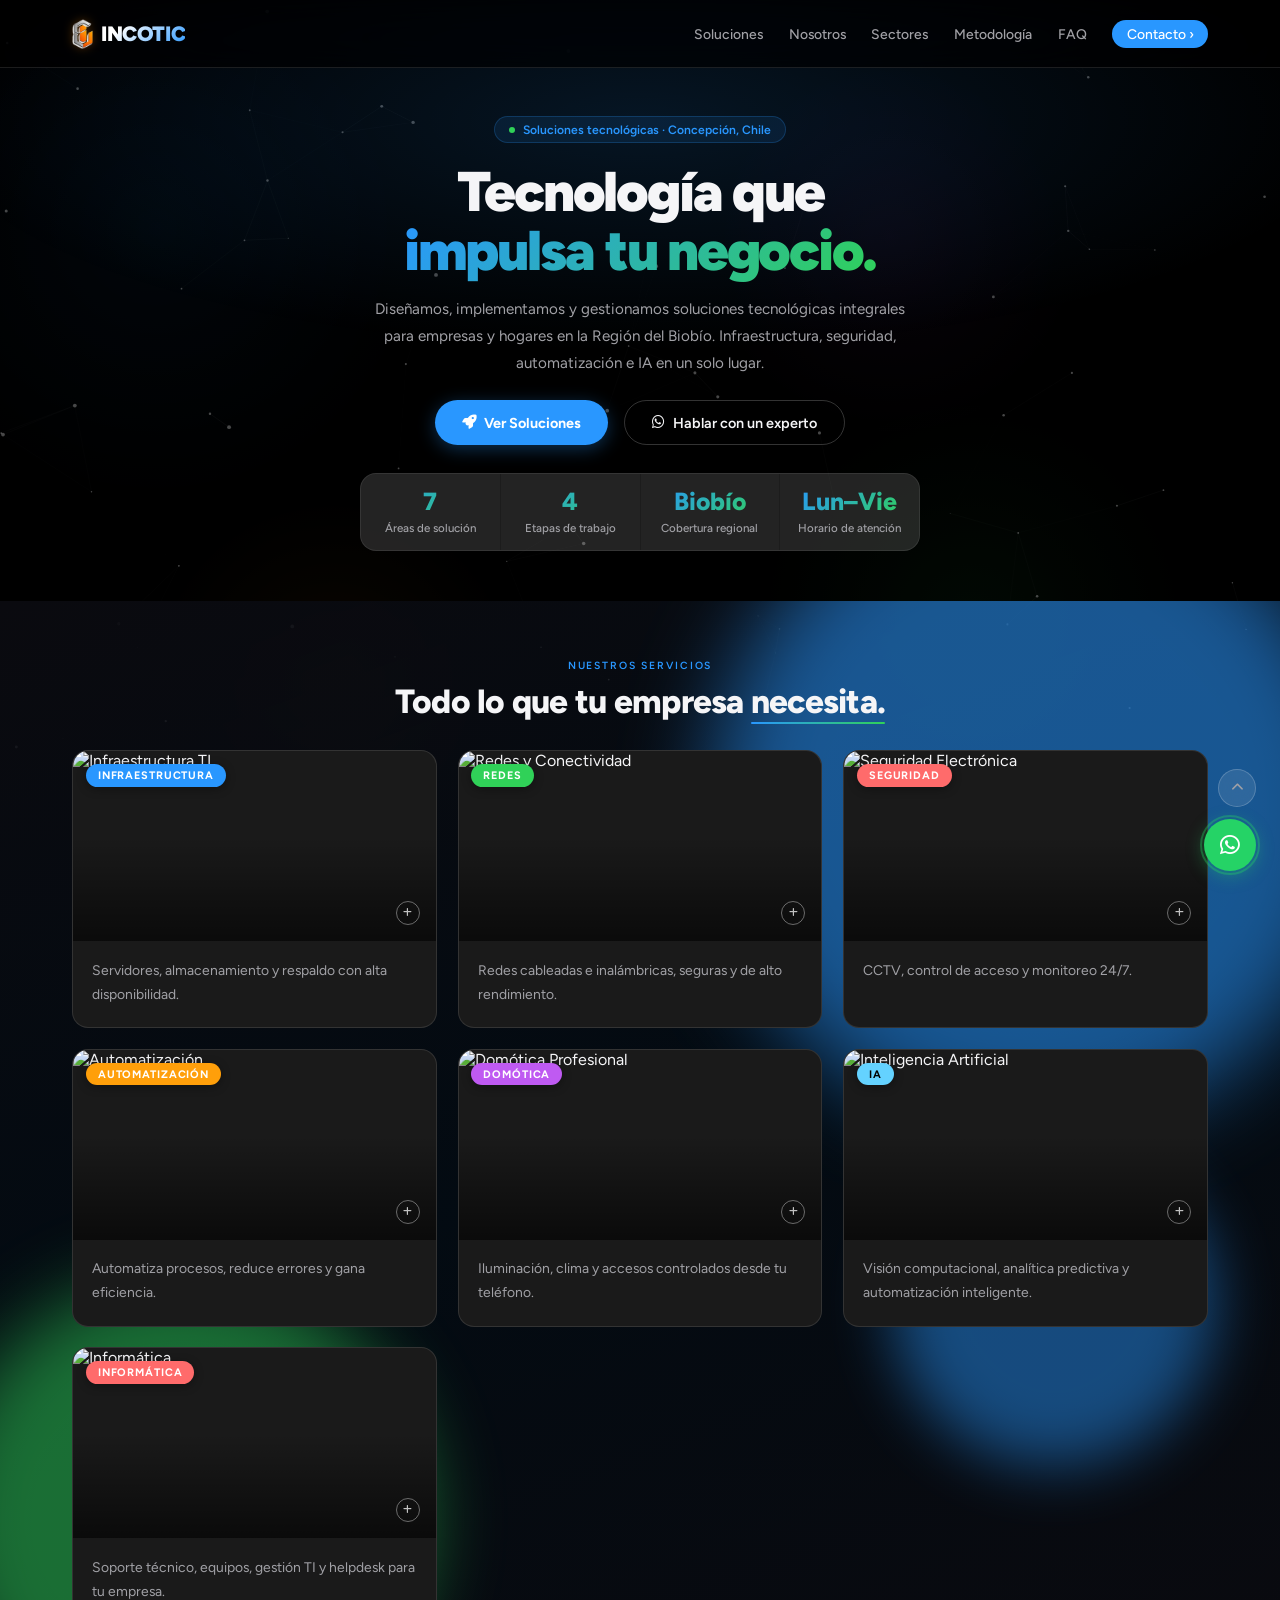
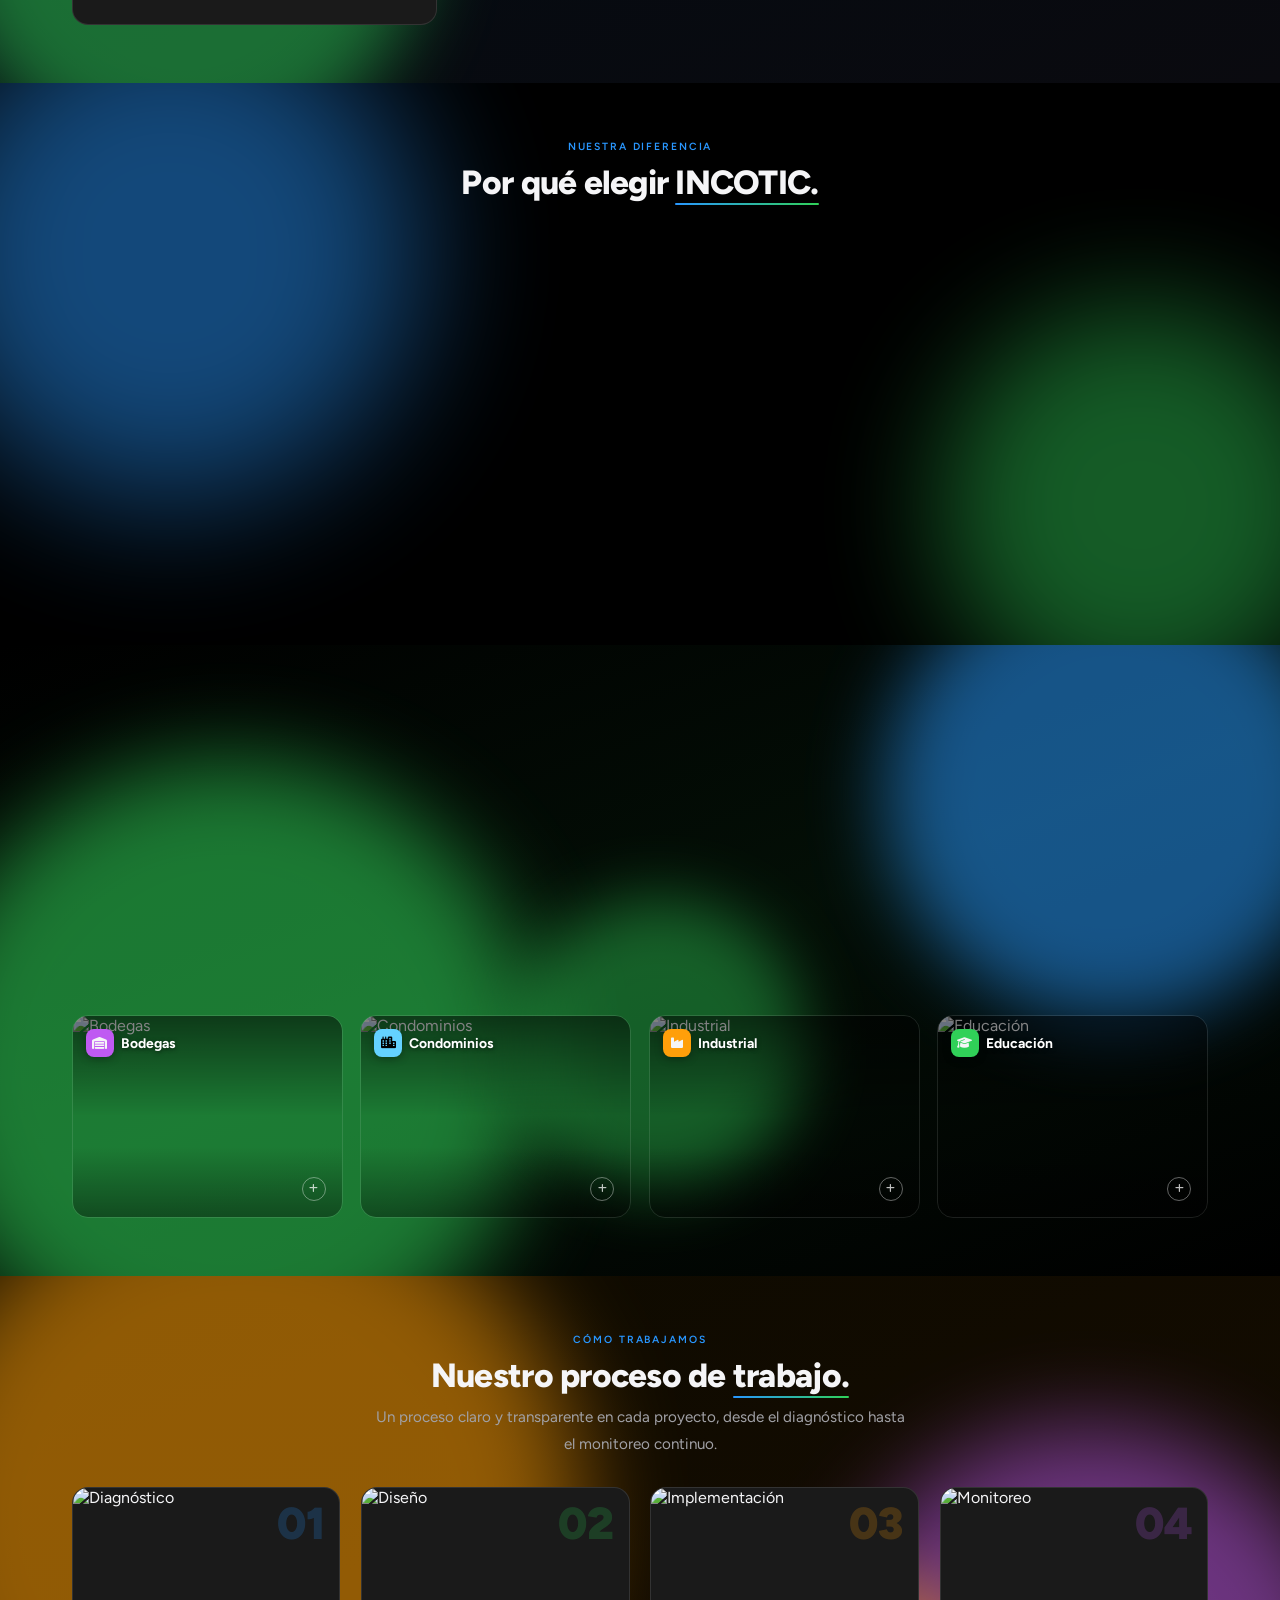
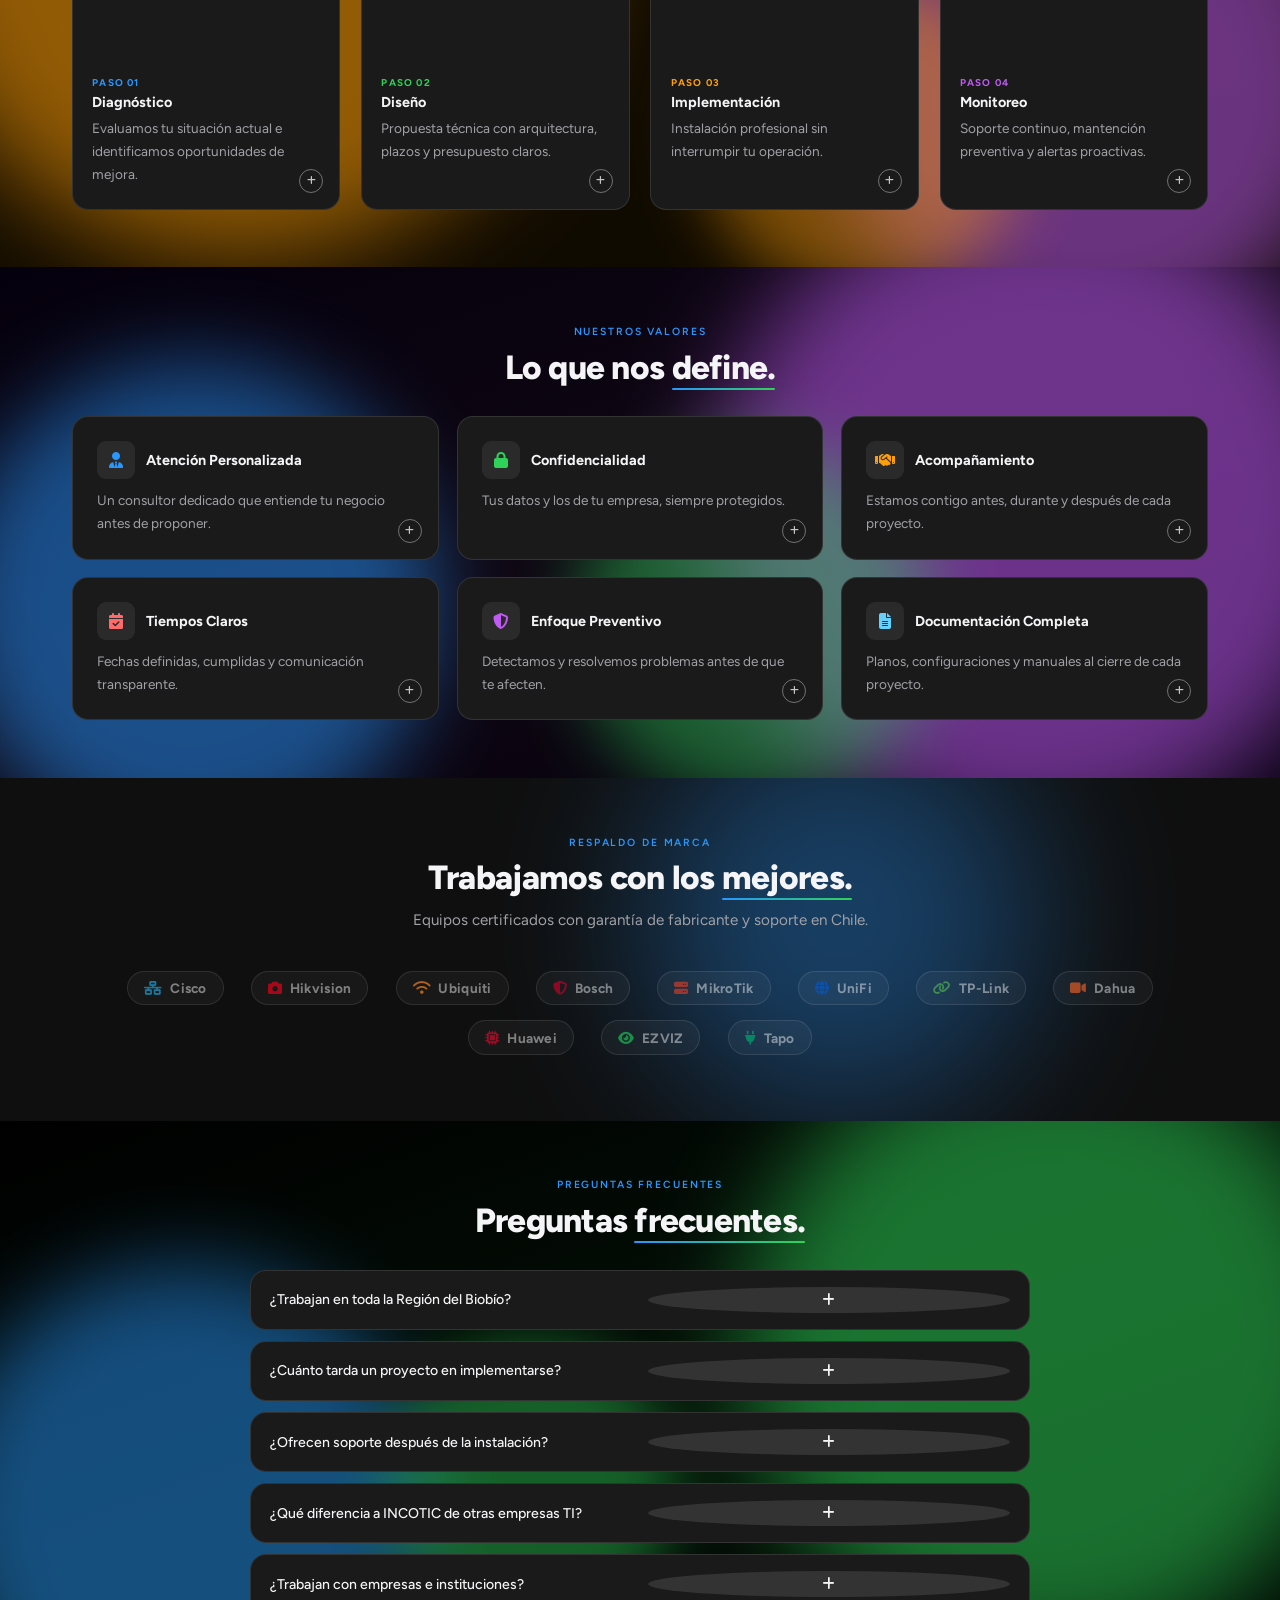
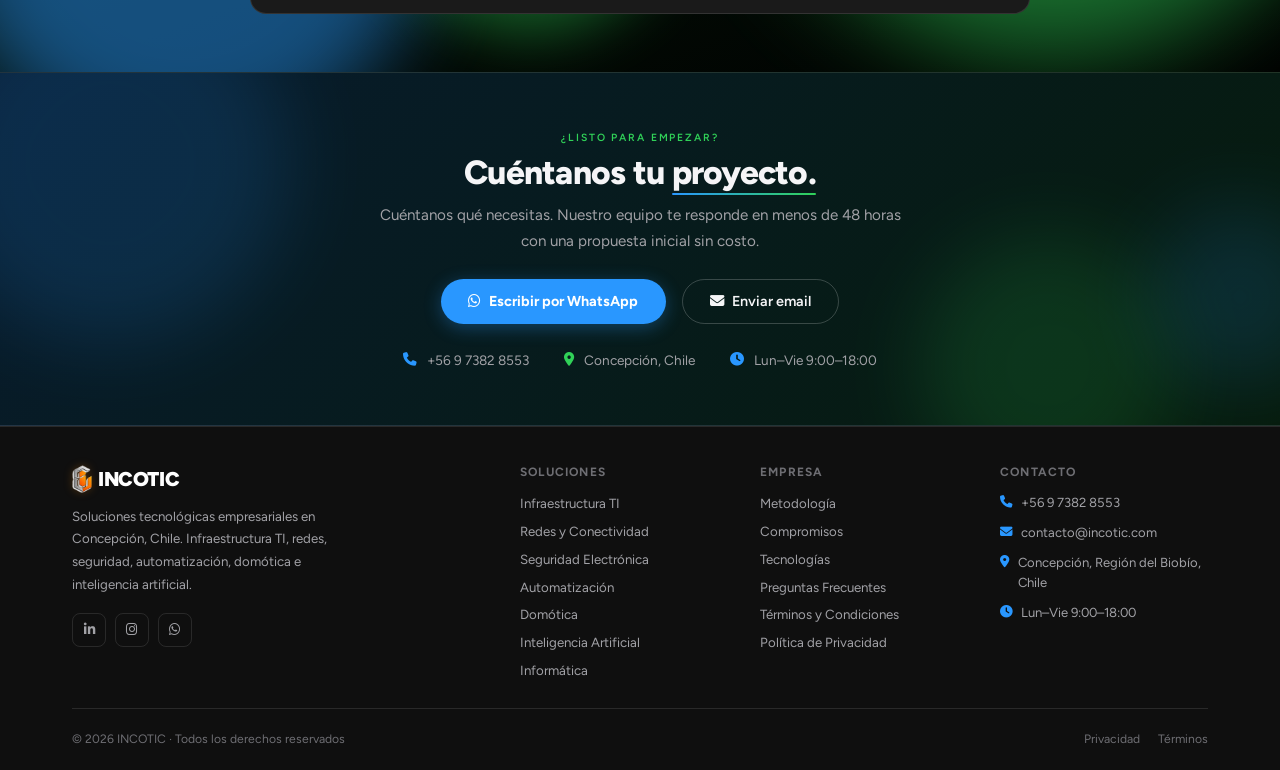
==== index.html @ c07589e7 "Tighten CTA content spacing between description buttons and contact details" ====
<!DOCTYPE html>
<html lang="es" prefix="og: https://ogp.me/ns#">
<head>
<meta charset="UTF-8">
<meta name="viewport" content="width=device-width,initial-scale=1.0,viewport-fit=cover">
<meta name="version" content="202610INCOTIC">
<title>INCOTIC — Soluciones Tecnológicas Empresariales | Concepción, Chile</title>
<meta name="description" content="INCOTIC es la empresa de soluciones tecnológicas en Concepción, Chile. Infraestructura TI, Redes, Seguridad Electrónica, Automatización, Domótica e Inteligencia Artificial para empresas y hogares en la Región del Biobío.">
<meta name="keywords" content="soluciones tecnológicas Concepción, infraestructura TI Chile, redes corporativas Biobío, seguridad electrónica CCTV, automatización empresarial, domótica Concepción, inteligencia artificial empresas, soporte TI Concepción">
<meta name="author" content="INCOTIC">
<meta name="robots" content="index,follow,max-snippet:-1,max-image-preview:large,max-video-preview:-1">
<meta name="geo.region" content="CL-BI">
<meta name="geo.placename" content="Concepción, Biobío, Chile">
<meta name="geo.position" content="-36.8269;-73.0498">
<meta name="ICBM" content="-36.8269, -73.0498">
<link rel="canonical" href="https://incotic.vercel.app/">
<meta property="og:type" content="website">
<meta property="og:site_name" content="INCOTIC">
<meta property="og:title" content="INCOTIC — Soluciones Tecnológicas | Concepción">
<meta property="og:description" content="Infraestructura TI, Redes, Seguridad Electrónica, Automatización, Domótica e IA para empresas en el Biobío, Chile.">
<meta property="og:url" content="https://incotic.vercel.app/">
<meta property="og:image" content="https://incotic.vercel.app/og-image.jpg">
<meta property="og:image:width" content="1200">
<meta property="og:image:height" content="630">
<meta property="og:locale" content="es_CL">
<meta name="twitter:card" content="summary_large_image">
<meta name="twitter:title" content="INCOTIC — Soluciones Tecnológicas | Concepción, Chile">
<meta name="twitter:description" content="Infraestructura TI, Redes, Seguridad Electrónica, Automatización, Domótica e IA para empresas en Biobío.">
<meta name="twitter:image" content="https://incotic.vercel.app/og-image.jpg">
<script type="application/ld+json">
{
  "@context":"https://schema.org","@type":"LocalBusiness",
  "name":"INCOTIC","url":"https://incotic.vercel.app",
  "logo":"https://incotic.vercel.app/logo.png","image":"https://incotic.vercel.app/og-image.jpg",
  "telephone":"+56973828553",
  "address":{"@type":"PostalAddress","addressLocality":"Concepción","addressRegion":"Biobío","addressCountry":"CL"},
  "geo":{"@type":"GeoCoordinates","latitude":-36.8269,"longitude":-73.0498},
  "openingHoursSpecification":[{"@type":"OpeningHoursSpecification","dayOfWeek":["Monday","Tuesday","Wednesday","Thursday","Friday"],"opens":"09:00","closes":"18:00"}],
  "sameAs":["https://wa.me/56973828553","https://www.linkedin.com/company/incotic/","https://www.instagram.com/incotic"]
}
</script>
<link rel="preconnect" href="https://fonts.googleapis.com">
<link rel="preconnect" href="https://fonts.gstatic.com" crossorigin>
<link rel="preconnect" href="https://cdnjs.cloudflare.com">
<link rel="dns-prefetch" href="https://images.unsplash.com">
<link href="https://fonts.googleapis.com/css2?family=Figtree:wght@300;400;500;600;700;800;900&display=swap" rel="stylesheet">
<link rel="icon" type="image/png" href="/logo.png">
<link rel="apple-touch-icon" href="/logo.png">
<meta name="theme-color" content="#000000">
<link rel="stylesheet" href="https://cdnjs.cloudflare.com/ajax/libs/font-awesome/6.5.1/css/all.min.css" crossorigin="anonymous">
<!-- Google Analytics GA4 — reemplazar G-XXXXXXXXXX -->
<script>
var GA_ID='G-XXXXXXXXXX';
if(!/X{4}/.test(GA_ID)){var g=document.createElement('script');g.async=true;g.src='https://www.googletagmanager.com/gtag/js?id='+GA_ID;document.head.appendChild(g);}
window.dataLayer=window.dataLayer||[];
function gtag(){dataLayer.push(arguments);}
gtag('js',new Date());
gtag('config',GA_ID);
window.trackEvent=function(a,c,l){gtag('event',a,{event_category:c,event_label:l});};
</script>
<link rel="stylesheet" href="/site.css">
</head>
<body>
<a href="#contenido" class="skip-link">Saltar al contenido</a>
<!-- Scroll progress -->
<div id="sp"></div>

<!-- Canvas background -->
<canvas id="dotCanvas" aria-hidden="true"></canvas>

<!-- ════════════════════════════════
     NAVBAR
════════════════════════════════ -->
<nav id="mainNav" aria-label="Navegación principal">
  <div class="nav-inner">
    <a href="#inicio" class="nav-logo"><img src="/logo.png" alt="INCOTIC" class="nav-logo-img">INCOTIC</a>
    <ul class="nav-links">
      <li><a href="#soluciones">Soluciones</a></li>
      <li><a href="#por-que">Nosotros</a></li>
      <li><a href="#sectores">Sectores</a></li>
      <li><a href="#metodologia">Metodología</a></li>


      <li><a href="#faq">FAQ</a></li>
      <li><a href="#contacto" class="nav-cta">Contacto ›</a></li>
    </ul>
    <button class="nav-toggle" id="navToggle" aria-label="Menú" aria-expanded="false" aria-controls="navMobile">
      <span></span><span></span><span></span>
    </button>
  </div>
</nav>

<!-- Mobile menu -->
<div class="nav-mobile" id="navMobile">
  <a href="#soluciones" onclick="closeMobile()">Soluciones</a>
  <a href="#por-que" onclick="closeMobile()">Nosotros</a>
  <a href="#sectores" onclick="closeMobile()">Sectores</a>
  <a href="#metodologia" onclick="closeMobile()">Metodología</a>


  <a href="#faq" onclick="closeMobile()">FAQ</a>
  <a href="#contacto" class="nav-cta" onclick="closeMobile()">Contacto</a>
</div>

<!-- ════════════════════════════════
     HERO
════════════════════════════════ -->
<main id="contenido">
<section id="inicio">
  <div class="container">
    <div class="hero-inner rv">
      <div class="hero-pill">
        <span class="dot"></span>
        Soluciones tecnológicas · Concepción, Chile
      </div>
      <h1 class="hero-h1">
        Tecnología que<br><span class="grad">impulsa tu negocio.</span>
      </h1>
      <p class="hero-p">
        Diseñamos, implementamos y gestionamos soluciones tecnológicas integrales para empresas y hogares en la Región del Biobío. Infraestructura, seguridad, automatización e IA en un solo lugar.
      </p>
      <div class="hero-btns">
        <a href="#soluciones" class="btn-primary"><i class="fas fa-rocket"></i> Ver Soluciones</a>
        <a href="https://wa.me/56973828553?text=Hola%2C%20me%20interesa%20conocer%20sus%20soluciones%20tecnol%C3%B3gicas." class="btn-secondary" target="_blank" rel="noopener" onclick="trackEvent('click','contacto','whatsapp_hero')"><i class="fab fa-whatsapp"></i> Hablar con un experto</a>
      </div>
      <div class="hero-metrics">
        <div class="metric"><div class="metric-val" data-target="7">7</div><div class="metric-lbl">Áreas de solución</div></div>
        <div class="metric"><div class="metric-val" data-target="4">4</div><div class="metric-lbl">Etapas de trabajo</div></div>
        <div class="metric"><div class="metric-val">Biobío</div><div class="metric-lbl">Cobertura regional</div></div>
        <div class="metric"><div class="metric-val">Lun–Vie</div><div class="metric-lbl">Horario de atención</div></div>
      </div>
    </div>
  </div>
</section>

<!-- ════════════════════════════════
     SOLUCIONES
════════════════════════════════ -->
<section id="soluciones">
  <div class="sec-blob" style="--clr:#2997ff;--w:650px;--t:-120px;--ri:-80px;--blur:45px;--op:.54;--dur:10s"></div>
  <div class="sec-blob" style="--clr:#30d158;--w:487px;--bo:-80px;--l:-60px;--blur:38px;--op:.50;--dur:12s;--delay:-4s"></div>
  <div class="sec-blob" style="--clr:#2997ff;--w:325px;--bo:20%;--ri:5%;--blur:30px;--op:.46;--dur:8s;--delay:-7s"></div>
  <div class="container">
    <div class="sec-header rv">
      <div class="sec-tag">Nuestros Servicios</div>
      <h2 class="sec-title">Todo lo que tu empresa <em>necesita.</em></h2>
      
    </div>
    <div class="solutions-grid">

            <div class="sol-card rv" style="--c:#2997ff" onclick="openModal('infra-ti')">
        <div class="sol-img">
          <img src="https://images.unsplash.com/photo-1558494949-ef010cbdcc31?w=600&q=80" alt="Infraestructura TI" loading="lazy" width="600" height="400" decoding="async">
          <div class="sol-img-overlay"></div>
          <div class="sol-overlay-footer">
            <span class="sol-badge" style="background:#2997ff">Infraestructura</span>
          </div>
          <div class="card-plus"><i class="fas fa-plus"></i></div>
        </div>
        <div class="sol-body">
          <p>Servidores, almacenamiento y respaldo con alta disponibilidad.</p>
        </div>
      </div>

            <div class="sol-card rv" style="--c:var(--green)" onclick="openModal('redes')">
        <div class="sol-img">
          <img src="https://images.unsplash.com/photo-1451187580459-43490279c0fa?w=600&q=80" alt="Redes y Conectividad" loading="lazy" width="600" height="400" decoding="async">
          <div class="sol-img-overlay"></div>
          <div class="sol-overlay-footer">
            <span class="sol-badge" style="background:var(--green)">Redes</span>
          </div>
          <div class="card-plus"><i class="fas fa-plus"></i></div>
        </div>
        <div class="sol-body">
          <p>Redes cableadas e inalámbricas, seguras y de alto rendimiento.</p>
        </div>
      </div>

            <div class="sol-card rv" style="--c:#ff6b6b" onclick="openModal('seguridad')">
        <div class="sol-img">
          <img src="https://images.unsplash.com/photo-1557597774-9d273605dfa9?w=600&q=80" alt="Seguridad Electrónica" loading="lazy" width="600" height="400" decoding="async">
          <div class="sol-img-overlay"></div>
          <div class="sol-overlay-footer">
            <span class="sol-badge" style="background:#ff6b6b">Seguridad</span>
          </div>
          <div class="card-plus"><i class="fas fa-plus"></i></div>
        </div>
        <div class="sol-body">
          <p>CCTV, control de acceso y monitoreo 24/7.</p>
        </div>
      </div>

            <div class="sol-card rv" style="--c:#ff9f0a" onclick="openModal('automatizacion')">
        <div class="sol-img">
          <img src="https://images.unsplash.com/photo-1565043589221-1a6fd9ae45c7?w=600&q=80" alt="Automatización" loading="lazy" width="600" height="400" decoding="async">
          <div class="sol-img-overlay"></div>
          <div class="sol-overlay-footer">
            <span class="sol-badge" style="background:#ff9f0a">Automatización</span>
          </div>
          <div class="card-plus"><i class="fas fa-plus"></i></div>
        </div>
        <div class="sol-body">
          <p>Automatiza procesos, reduce errores y gana eficiencia.</p>
        </div>
      </div>

            <div class="sol-card rv" style="--c:#bf5af2" onclick="openModal('domotica')">
        <div class="sol-img">
          <img src="https://images.unsplash.com/photo-1600607687939-ce8a6c25118c?w=600&q=80" alt="Domótica Profesional" loading="lazy" width="600" height="400" decoding="async">
          <div class="sol-img-overlay"></div>
          <div class="sol-overlay-footer">
            <span class="sol-badge" style="background:#bf5af2">Domótica</span>
          </div>
          <div class="card-plus"><i class="fas fa-plus"></i></div>
        </div>
        <div class="sol-body">
          <p>Iluminación, clima y accesos controlados desde tu teléfono.</p>
        </div>
      </div>

            <div class="sol-card rv" style="--c:#64d2ff" onclick="openModal('ia')">
        <div class="sol-img">
          <img src="https://images.unsplash.com/photo-1677442135703-1787eea5ce01?w=600&q=80" alt="Inteligencia Artificial" loading="lazy" width="600" height="400" decoding="async">
          <div class="sol-img-overlay"></div>
          <div class="sol-overlay-footer">
            <span class="sol-badge" style="background:#64d2ff;color:#000">IA</span>
          </div>
          <div class="card-plus"><i class="fas fa-plus"></i></div>
        </div>
        <div class="sol-body">
          <p>Visión computacional, analítica predictiva y automatización inteligente.</p>
        </div>
      </div>

            <div class="sol-card rv" style="--c:#ff6b6b" onclick="openModal('informatica')">
        <div class="sol-img">
          <img src="https://images.unsplash.com/photo-1531297484001-80022131f5a1?w=600&q=80" alt="Informática" loading="lazy" width="600" height="400" decoding="async">
          <div class="sol-img-overlay"></div>
          <div class="sol-overlay-footer">
            <span class="sol-badge" style="background:#ff6b6b">Informática</span>
          </div>
          <div class="card-plus"><i class="fas fa-plus"></i></div>
        </div>
        <div class="sol-body">
          <p>Soporte técnico, equipos, gestión TI y helpdesk para tu empresa.</p>
        </div>
      </div>

    </div>
  </div>
</section>

<!-- ════════════════════════════════
     POR QUÉ ELEGIRNOS
════════════════════════════════ -->
<section id="por-que">
  <div class="sec-blob" style="--clr:#2997ff;--w:500px;--t:-80px;--l:-80px;--blur:70px;--op:.48;--dur:12s"></div>
  <div class="sec-blob" style="--clr:#30d158;--w:400px;--bo:-60px;--ri:-60px;--blur:60px;--op:.44;--dur:10s;--delay:-5s"></div>
  <div class="container">
    <div class="sec-header rv">
      <div class="sec-tag">Nuestra diferencia</div>
      <h2 class="sec-title">Por qué elegir <em>INCOTIC.</em></h2>
    </div>
    <div class="pq-grid">
      <div class="pq-card rv">
        <div class="pq-icon" style="--c:#2997ff"><i class="fas fa-map-marker-alt"></i></div>
        <h3>Locales y disponibles</h3>
        <p>Estamos en Concepción. Cuando algo falla, llegamos. Sin call centers ni soporte offshore.</p>
      </div>
      <div class="pq-card rv">
        <div class="pq-icon" style="--c:#30d158"><i class="fas fa-layer-group"></i></div>
        <h3>Todo en un solo proveedor</h3>
        <p>Redes, seguridad, servidores, domótica e IA. Sin coordinar múltiples empresas para un solo proyecto.</p>
      </div>
      <div class="pq-card rv">
        <div class="pq-icon" style="--c:#ff9f0a"><i class="fas fa-shield-halved"></i></div>
        <h3>Enfoque preventivo real</h3>
        <p>Monitoreamos antes de que llames. El objetivo es que nunca tengas que reportar un problema.</p>
      </div>
      <div class="pq-card rv">
        <div class="pq-icon" style="--c:#bf5af2"><i class="fas fa-file-invoice"></i></div>
        <h3>Trabajo formal</h3>
        <p>Propuesta por escrito, cronograma acordado y documentación completa al cierre de cada proyecto.</p>
      </div>
      <div class="pq-card rv">
        <div class="pq-icon" style="--c:#ff6b6b"><i class="fas fa-headset"></i></div>
        <h3>Soporte post-venta incluido</h3>
        <p>90 días de garantía de mano de obra en cada proyecto. No desaparecemos tras la instalación.</p>
      </div>
      <div class="pq-card rv">
        <div class="pq-icon" style="--c:#64d2ff"><i class="fas fa-certificate"></i></div>
        <h3>Marcas líderes</h3>
        <p>Trabajamos con equipos Cisco, Hikvision, Ubiquiti, Huawei y marcas líderes con garantía de fabricante.</p>
      </div>
    </div>
  </div>
</section>

<!-- ════════════════════════════════
     SECTORES
════════════════════════════════ -->
<section id="sectores">
  <div class="sec-blob" style="--clr:#30d158;--w:617px;--bo:-100px;--l:-80px;--blur:45px;--op:.56;--dur:11s"></div>
  <div class="sec-blob" style="--clr:#2997ff;--w:455px;--t:-80px;--ri:-60px;--blur:38px;--op:.52;--dur:9s;--delay:-5s"></div>
  <div class="sec-blob" style="--clr:#30d158;--w:292px;--t:40%;--l:40%;--blur:32px;--op:.42;--dur:14s;--delay:-3s"></div>
  <div class="container">
    <div class="sec-header rv">
      <div class="sec-tag">Sectores</div>
      <h2 class="sec-title">Experiencia en tu <em>industria.</em></h2>
      
    </div>
    <div class="sectors-grid">
      <div class="sector-card rv" style="--c:#2997ff" onclick="openModal('s-hogares')">
        <img src="https://images.unsplash.com/photo-1570129477492-45c003edd2be?w=500&q=80" alt="Hogares" loading="lazy" width="600" height="400" decoding="async">
        <div class="sector-overlay">
          <div class="sector-overlay-footer"><div class="sector-icon-wrap"><i class="fas fa-home"></i></div><h3>Hogares</h3></div>
          <div class="card-plus"><i class="fas fa-plus"></i></div>
        </div>
      </div>
      <div class="sector-card rv" style="--c:#30d158" onclick="openModal('s-pymes')">
        <img src="https://images.unsplash.com/photo-1556742049-0cfed4f6a45d?w=500&q=80" alt="PYMEs" loading="lazy" width="600" height="400" decoding="async">
        <div class="sector-overlay">
          <div class="sector-overlay-footer"><div class="sector-icon-wrap" style="background:var(--green)"><i class="fas fa-store"></i></div><h3>PYMEs</h3></div>
        <div class="card-plus"><i class="fas fa-plus"></i></div>
        </div>
      </div>
      <div class="sector-card rv" style="--c:#ff9f0a" onclick="openModal('s-empresas')">
        <img src="https://images.unsplash.com/photo-1497366216548-37526070297c?w=500&q=80" alt="Empresas" loading="lazy" width="600" height="400" decoding="async">
        <div class="sector-overlay">
          <div class="sector-overlay-footer"><div class="sector-icon-wrap" style="background:#ff9f0a"><i class="fas fa-building"></i></div><h3>Empresas</h3></div>
        <div class="card-plus"><i class="fas fa-plus"></i></div>
        </div>
      </div>
      <div class="sector-card rv" style="--c:#ff6b6b" onclick="openModal('s-locales')">
        <img src="https://images.unsplash.com/photo-1441986300917-64674bd600d8?w=500&q=80" alt="Locales Comerciales" loading="lazy" width="600" height="400" decoding="async">
        <div class="sector-overlay">
          <div class="sector-overlay-footer"><div class="sector-icon-wrap" style="background:#ff6b6b"><i class="fas fa-shopping-bag"></i></div><h3>Locales Comerciales</h3></div>
        <div class="card-plus"><i class="fas fa-plus"></i></div>
        </div>
      </div>
      <div class="sector-card rv" style="--c:#bf5af2" onclick="openModal('s-bodegas')">
        <img src="https://images.unsplash.com/photo-1586528116311-ad8dd3c8310d?w=500&q=80" alt="Bodegas" loading="lazy" width="600" height="400" decoding="async">
        <div class="sector-overlay">
          <div class="sector-overlay-footer"><div class="sector-icon-wrap" style="background:#bf5af2"><i class="fas fa-warehouse"></i></div><h3>Bodegas</h3></div>
        <div class="card-plus"><i class="fas fa-plus"></i></div>
        </div>
      </div>
      <div class="sector-card rv" style="--c:#64d2ff" onclick="openModal('s-condominios')">
        <img src="https://images.unsplash.com/photo-1545324418-cc1a3fa10c00?w=500&q=80" alt="Condominios" loading="lazy" width="600" height="400" decoding="async">
        <div class="sector-overlay">
          <div class="sector-overlay-footer"><div class="sector-icon-wrap" style="background:#64d2ff;color:#000"><i class="fas fa-city"></i></div><h3>Condominios</h3></div>
        <div class="card-plus"><i class="fas fa-plus"></i></div>
        </div>
      </div>
      <div class="sector-card rv" style="--c:#ff9f0a" onclick="openModal('s-industrial')">
        <img src="https://images.unsplash.com/photo-1581091226825-a6a2a5aee158?w=500&q=80" alt="Industrial" loading="lazy" width="600" height="400" decoding="async">
        <div class="sector-overlay">
          <div class="sector-overlay-footer"><div class="sector-icon-wrap" style="background:#ff9f0a"><i class="fas fa-industry"></i></div><h3>Industrial</h3></div>
        <div class="card-plus"><i class="fas fa-plus"></i></div>
        </div>
      </div>
      <div class="sector-card rv" style="--c:#30d158" onclick="openModal('s-educacion')">
        <img src="https://images.unsplash.com/photo-1580582932707-520aed937b7b?w=500&q=80" alt="Educación" loading="lazy" width="600" height="400" decoding="async">
        <div class="sector-overlay">
          <div class="sector-overlay-footer"><div class="sector-icon-wrap" style="background:var(--green)"><i class="fas fa-graduation-cap"></i></div><h3>Educación</h3></div>
        <div class="card-plus"><i class="fas fa-plus"></i></div>
        </div>
      </div>
    </div>
  </div>
</section>

<!-- ════════════════════════════════
     METODOLOGÍA
════════════════════════════════ -->
<section id="metodologia">
  <div class="sec-blob" style="--clr:#ff9f0a;--w:682px;--t:-100px;--l:-100px;--blur:50px;--op:.54;--dur:12s"></div>
  <div class="sec-blob" style="--clr:#bf5af2;--w:520px;--bo:-80px;--ri:-70px;--blur:45px;--op:.52;--dur:10s;--delay:-6s"></div>
  <div class="sec-blob" style="--clr:#ff9f0a;--w:325px;--t:50%;--ri:20%;--blur:32px;--op:.44;--dur:8s;--delay:-2s"></div>
  <div class="container">
    <div class="sec-header rv">
      <div class="sec-tag">Cómo trabajamos</div>
      <h2 class="sec-title">Nuestro proceso de <em>trabajo.</em></h2>
      <p class="sec-sub">Un proceso claro y transparente en cada proyecto, desde el diagnóstico hasta el monitoreo continuo.</p>
    </div>
    <div class="meto-grid">
      <div class="meto-card rv" style="--c:#2997ff;--delay:0s" onclick="openModal('m-diagnostico')">
        <div class="meto-img">
          <img src="https://images.unsplash.com/photo-1460925895917-afdab827c52f?w=500&q=80" alt="Diagnóstico" loading="lazy" width="600" height="400" decoding="async">
        </div>
        <div class="meto-num">01</div>
        <div class="meto-body">
          <div class="meto-step">Paso 01</div>
          <h3>Diagnóstico</h3>
          <p>Evaluamos tu situación actual e identificamos oportunidades de mejora.</p>
        </div>
        <div class="card-plus"><i class="fas fa-plus"></i></div>
      </div>
      <div class="meto-card rv" style="--c:#30d158;--delay:.4s" onclick="openModal('m-diseno')">
        <div class="meto-img">
          <img src="https://images.unsplash.com/photo-1454165804606-c3d57bc86b40?w=500&q=80" alt="Diseño" loading="lazy" width="600" height="400" decoding="async">
        </div>
        <div class="meto-num">02</div>
        <div class="meto-body">
          <div class="meto-step">Paso 02</div>
          <h3>Diseño</h3>
          <p>Propuesta técnica con arquitectura, plazos y presupuesto claros.</p>
        </div>
        <div class="card-plus"><i class="fas fa-plus"></i></div>
      </div>
      <div class="meto-card rv" style="--c:#ff9f0a;--delay:.8s" onclick="openModal('m-implementacion')">
        <div class="meto-img">
          <img src="https://images.unsplash.com/photo-1504307651254-35680f356dfd?w=500&q=80" alt="Implementación" loading="lazy" width="600" height="400" decoding="async">
        </div>
        <div class="meto-num">03</div>
        <div class="meto-body">
          <div class="meto-step">Paso 03</div>
          <h3>Implementación</h3>
          <p>Instalación profesional sin interrumpir tu operación.</p>
        </div>
        <div class="card-plus"><i class="fas fa-plus"></i></div>
      </div>
      <div class="meto-card rv" style="--c:#bf5af2;--delay:1.2s" onclick="openModal('m-monitoreo')">
        <div class="meto-img">
          <img src="https://images.unsplash.com/photo-1551288049-bebda4e38f71?w=500&q=80" alt="Monitoreo" loading="lazy" width="600" height="400" decoding="async">
        </div>
        <div class="meto-num">04</div>
        <div class="meto-body">
          <div class="meto-step">Paso 04</div>
          <h3>Monitoreo</h3>
          <p>Soporte continuo, mantención preventiva y alertas proactivas.</p>
        </div>
        <div class="card-plus"><i class="fas fa-plus"></i></div>
      </div>
    </div>
  </div>
</section>

<!-- ════════════════════════════════
     TESTIMONIOS
════════════════════════════════ -->
<!-- ════════════════════════════════
     COMPROMISOS
════════════════════════════════ -->
<section id="compromisos">
  <div class="sec-blob" style="--clr:#bf5af2;--w:650px;--t:-80px;--ri:-80px;--blur:50px;--op:.54;--dur:13s"></div>
  <div class="sec-blob" style="--clr:#2997ff;--w:487px;--bo:-70px;--l:-50px;--blur:42px;--op:.50;--dur:9s;--delay:-5s"></div>
  <div class="sec-blob" style="--clr:#30d158;--w:357px;--t:35%;--l:45%;--blur:35px;--op:.44;--dur:11s;--delay:-8s"></div>
  <div class="container">
    <div class="sec-header rv">
      <div class="sec-tag">Nuestros valores</div>
      <h2 class="sec-title">Lo que nos <em>define.</em></h2>
      
    </div>
    <div class="comp-grid">
      <div class="comp-card rv" style="--c:#2997ff" onclick="openModal('c-atencion')">
        <div class="comp-card-header"><div class="comp-icon"><i class="fas fa-user-tie"></i></div><h3>Atención Personalizada</h3></div>
        <p>Un consultor dedicado que entiende tu negocio antes de proponer.</p>
        <div class="card-plus"><i class="fas fa-plus"></i></div>
      </div><div class="comp-card rv" style="--c:#30d158" onclick="openModal('c-confidencialidad')">
        <div class="comp-card-header"><div class="comp-icon"><i class="fas fa-lock"></i></div><h3>Confidencialidad</h3></div>
        <p>Tus datos y los de tu empresa, siempre protegidos.</p>
        <div class="card-plus"><i class="fas fa-plus"></i></div>
      </div><div class="comp-card rv" style="--c:#ff9f0a" onclick="openModal('c-acompanamiento')">
        <div class="comp-card-header"><div class="comp-icon"><i class="fas fa-handshake"></i></div><h3>Acompañamiento</h3></div>
        <p>Estamos contigo antes, durante y después de cada proyecto.</p>
        <div class="card-plus"><i class="fas fa-plus"></i></div>
      </div><div class="comp-card rv" style="--c:#ff6b6b" onclick="openModal('c-tiempos')">
        <div class="comp-card-header"><div class="comp-icon"><i class="fas fa-calendar-check"></i></div><h3>Tiempos Claros</h3></div>
        <p>Fechas definidas, cumplidas y comunicación transparente.</p>
        <div class="card-plus"><i class="fas fa-plus"></i></div>
      </div><div class="comp-card rv" style="--c:#bf5af2" onclick="openModal('c-preventivo')">
        <div class="comp-card-header"><div class="comp-icon"><i class="fas fa-shield-halved"></i></div><h3>Enfoque Preventivo</h3></div>
        <p>Detectamos y resolvemos problemas antes de que te afecten.</p>
        <div class="card-plus"><i class="fas fa-plus"></i></div>
      </div><div class="comp-card rv" style="--c:#64d2ff" onclick="openModal('c-documentacion')">
        <div class="comp-card-header"><div class="comp-icon"><i class="fas fa-file-lines"></i></div><h3>Documentación Completa</h3></div>
        <p>Planos, configuraciones y manuales al cierre de cada proyecto.</p>
        <div class="card-plus"><i class="fas fa-plus"></i></div>
      </div>
    </div>
  </div>
</section>

<!-- ════════════════════════════════
     PARTNERS / MARCAS
════════════════════════════════ -->
<section id="partners" style="background:var(--bg2)">
  <div class="sec-blob" style="--clr:#2997ff;--w:400px;--t:-60px;--l:50%;--blur:80px;--op:.35;--dur:14s"></div>
  <div class="container">
    <div class="sec-header rv">
      <div class="sec-tag">Respaldo de marca</div>
      <h2 class="sec-title">Trabajamos con los <em>mejores.</em></h2>
      <p class="sec-sub">Equipos certificados con garantía de fabricante y soporte en Chile.</p>
    </div>
    <div class="partners-strip rv">
      <div class="partner-pill" style="--c:#1ba0d7;cursor:pointer" onclick="openModal('t-cisco')">
        <i class="fas fa-network-wired"></i><span>Cisco</span>
      </div>
      <div class="partner-pill" style="--c:#e2001a;cursor:pointer" onclick="openModal('t-hikvision')">
        <i class="fas fa-camera"></i><span>Hikvision</span>
      </div>
      <div class="partner-pill" style="--c:#f5821f;cursor:pointer" onclick="openModal('t-ubiquiti')">
        <i class="fas fa-wifi"></i><span>Ubiquiti</span>
      </div>

      <div class="partner-pill" style="--c:#c1002a;cursor:pointer" onclick="openModal('t-bosch')">
        <i class="fas fa-shield-alt"></i><span>Bosch</span>
      </div>
      <div class="partner-pill" style="--c:#cb3b2b;cursor:pointer" onclick="openModal('t-mikrotik')">
        <i class="fas fa-server"></i><span>MikroTik</span>
      </div>
      <div class="partner-pill" style="--c:#0559c9;cursor:pointer" onclick="openModal('t-unifi')">
        <i class="fas fa-globe"></i><span>UniFi</span>
      </div>
      <div class="partner-pill" style="--c:#4caf50;cursor:pointer" onclick="openModal('t-tplink')">
        <i class="fas fa-link"></i><span>TP-Link</span>
      </div>
      <div class="partner-pill" style="--c:#e05b27;cursor:pointer" onclick="openModal('t-dahua')">
        <i class="fas fa-video"></i><span>Dahua</span>
      </div>
      <div class="partner-pill" style="--c:#cf0a2c;cursor:pointer" onclick="openModal('t-huawei')">
        <i class="fas fa-microchip"></i><span>Huawei</span>
      </div>
      <div class="partner-pill" style="--c:#1db954;cursor:pointer" onclick="openModal('t-ezviz')">
        <i class="fas fa-eye"></i><span>EZVIZ</span>
      </div>
      <div class="partner-pill" style="--c:#00a86b;cursor:pointer" onclick="openModal('t-tapo')">
        <i class="fas fa-plug"></i><span>Tapo</span>
      </div>
    </div>
  </div>
</section>

<!-- ════════════════════════════════
     FAQ
════════════════════════════════ -->
<section id="faq">
  <div class="sec-blob" style="--clr:#30d158;--w:617px;--t:-80px;--ri:-80px;--blur:50px;--op:.52;--dur:12s"></div>
  <div class="sec-blob" style="--clr:#2997ff;--w:487px;--bo:-80px;--l:-60px;--blur:42px;--op:.48;--dur:10s;--delay:-5s"></div>
  <div class="sec-blob" style="--clr:#30d158;--w:292px;--t:40%;--l:30%;--blur:30px;--op:.42;--dur:8s;--delay:-3s"></div>
  <div class="container">
    <div class="sec-header rv">
      <div class="sec-tag">Preguntas frecuentes</div>
      <h2 class="sec-title">Preguntas <em>frecuentes.</em></h2>
    </div>
    <div class="faq-list">
      <div class="faq-item rv">
        <button type="button" class="faq-q" id="faq-button-1" aria-expanded="false" aria-controls="faq-answer-1" onclick="toggleFaq(this)">
          <span>¿Trabajan en toda la Región del Biobío?</span>
          <span class="faq-icon" aria-hidden="true"><i class="fas fa-plus"></i></span>
        </button>
        <div class="faq-a" id="faq-answer-1" role="region" aria-labelledby="faq-button-1">Sí, cubrimos toda la Región del Biobío. Para proyectos fuera de la región, evaluamos caso a caso.</div>
      </div>
      <div class="faq-item rv">
        <button type="button" class="faq-q" id="faq-button-2" aria-expanded="false" aria-controls="faq-answer-2" onclick="toggleFaq(this)">
          <span>¿Cuánto tarda un proyecto en implementarse?</span>
          <span class="faq-icon" aria-hidden="true"><i class="fas fa-plus"></i></span>
        </button>
        <div class="faq-a" id="faq-answer-2" role="region" aria-labelledby="faq-button-2">Un CCTV básico: 1–2 días. Una red corporativa: 1–3 semanas. Proyectos más complejos se planifican por hitos con cronograma acordado.</div>
      </div>
      <div class="faq-item rv">
        <button type="button" class="faq-q" id="faq-button-3" aria-expanded="false" aria-controls="faq-answer-3" onclick="toggleFaq(this)">
          <span>¿Ofrecen soporte después de la instalación?</span>
          <span class="faq-icon" aria-hidden="true"><i class="fas fa-plus"></i></span>
        </button>
        <div class="faq-a" id="faq-answer-3" role="region" aria-labelledby="faq-button-3">Sí. Garantía de mano de obra de 90 días y contratos de mantención mensual con SLA definidos.</div>
      </div>
      <div class="faq-item rv">
        <button type="button" class="faq-q" id="faq-button-4" aria-expanded="false" aria-controls="faq-answer-4" onclick="toggleFaq(this)">
          <span>¿Qué diferencia a INCOTIC de otras empresas TI?</span>
          <span class="faq-icon" aria-hidden="true"><i class="fas fa-plus"></i></span>
        </button>
        <div class="faq-a" id="faq-answer-4" role="region" aria-labelledby="faq-button-4">Somos una empresa local con enfoque preventivo y acompañamiento real post-instalación. No somos un distribuidor: diseñamos, instalamos y mantenemos. Conocemos el mercado del Biobío y respondemos rápido.</div>
      </div>
      <div class="faq-item rv">
        <button type="button" class="faq-q" id="faq-button-5" aria-expanded="false" aria-controls="faq-answer-5" onclick="toggleFaq(this)">
          <span>¿Trabajan con empresas e instituciones?</span>
          <span class="faq-icon" aria-hidden="true"><i class="fas fa-plus"></i></span>
        </button>
        <div class="faq-a" id="faq-answer-5" role="region" aria-labelledby="faq-button-5">Sí. Entregamos propuesta técnica y comercial por escrito, cronograma y documentación al cierre. Consúltanos por las condiciones comerciales de tu proyecto.</div>
      </div>
    </div>
  </div>
</section>

<!-- ════════════════════════════════
     CTA BAND
════════════════════════════════ -->
<section class="cta-band" id="contacto">
  <div class="cta-shape"></div>
  <div class="cta-shape"></div>
  <div class="cta-shape"></div>
  <div class="container" style="position:relative;z-index:2">
    <div class="rv">
      <div class="sec-tag" style="color:var(--green)">¿Listo para empezar?</div>
      <h2 class="sec-title">Cuéntanos tu <em>proyecto.</em></h2>
      <p class="sec-sub" style="margin:.5rem auto 1.5rem;color:var(--grey)">
        Cuéntanos qué necesitas. Nuestro equipo te responde en menos de 48 horas con una propuesta inicial sin costo.
      </p>
      <div class="cta-band-btns">
        <a id="waLink" class="btn-primary" href="https://wa.me/56973828553" target="_blank" rel="noopener" onclick="trackEvent('click','contacto','whatsapp_cta_principal')">
          <i class="fab fa-whatsapp"></i> Escribir por WhatsApp
        </a>
        <a id="mailLink" class="btn-secondary">
          <i class="fas fa-envelope"></i> Enviar email
        </a>
      </div>
      <div style="margin-top:1.75rem;display:flex;flex-wrap:wrap;justify-content:center;gap:1rem 2.2rem">
        <a href="tel:+56973828553" onclick="trackEvent('click','contacto','telefono_cta')" style="display:flex;align-items:center;gap:.6rem;font-size:.85rem;color:var(--grey);text-decoration:none">
          <i class="fas fa-phone" style="color:var(--blue)"></i>
          <span>+56 9 7382 8553</span>
        </a>
        <div style="display:flex;align-items:center;gap:.6rem;font-size:.85rem;color:var(--grey)">
          <i class="fas fa-map-marker-alt" style="color:var(--green)"></i>
          <span>Concepción, Chile</span>
        </div>
        <div style="display:flex;align-items:center;gap:.6rem;font-size:.85rem;color:var(--grey)">
          <i class="fas fa-clock" style="color:var(--blue)"></i>
          <span>Lun–Vie 9:00–18:00</span>
        </div>
      </div>
    </div>
  </div>
</section>

<!-- ════════════════════════════════
     FOOTER
════════════════════════════════ -->
</main>
<footer>
  <div class="container">
    <div class="footer-grid">
      <div class="footer-brand">
        <div class="logo"><img src="/logo.png" alt="INCOTIC" style="height:28px;width:auto;object-fit:contain;display:inline-block;vertical-align:middle;margin-right:.4rem;filter:drop-shadow(0 0 4px rgba(255,140,0,.25))">INCOTIC</div>
        <p>Soluciones tecnológicas empresariales en Concepción, Chile. Infraestructura TI, redes, seguridad, automatización, domótica e inteligencia artificial.</p>
        <div class="social">
          <a href="https://www.linkedin.com/company/incotic/" class="social-btn" aria-label="LinkedIn" target="_blank" rel="noopener"><i class="fab fa-linkedin-in"></i></a>
          <a href="https://www.instagram.com/incotic" class="social-btn" aria-label="Instagram" target="_blank" rel="noopener"><i class="fab fa-instagram"></i></a>
          <a href="https://wa.me/56973828553" class="social-btn" aria-label="WhatsApp" target="_blank" rel="noopener" onclick="trackEvent('click','contacto','whatsapp_footer')"><i class="fab fa-whatsapp"></i></a>
        </div>
      </div>
      <div class="footer-col">
        <h4>Soluciones</h4>
        <ul>
          <li><a href="/servicios/infraestructura-ti.html">Infraestructura TI</a></li>
          <li><a href="/servicios/redes-y-conectividad.html">Redes y Conectividad</a></li>
          <li><a href="/servicios/seguridad-electronica.html">Seguridad Electrónica</a></li>
          <li><a href="/servicios/automatizacion.html">Automatización</a></li>
          <li><a href="/servicios/domotica.html">Domótica</a></li>
          <li><a href="/servicios/inteligencia-artificial.html">Inteligencia Artificial</a></li>
          <li><a href="/servicios/informatica.html">Informática</a></li>
        </ul>
      </div>
      <div class="footer-col">
        <h4>Empresa</h4>
        <ul>
          <li><a href="#metodologia">Metodología</a></li>
          <li><a href="#compromisos">Compromisos</a></li>
          <li><a href="#partners">Tecnologías</a></li>
          <li><a href="#faq">Preguntas Frecuentes</a></li>
          <li><a href="#contacto" onclick="openModal('tyc');return false;">Términos y Condiciones</a></li>
          <li><a href="#contacto" onclick="openModal('privacidad');return false;">Política de Privacidad</a></li>
        </ul>
      </div>
      <div class="footer-col">
        <h4>Contacto</h4>
        <a href="tel:+56973828553" class="footer-contact-item" onclick="trackEvent('click','contacto','telefono_footer')" style="text-decoration:none">
          <i class="fas fa-phone"></i>
          <span>+56 9 7382 8553</span>
        </a>
        <div class="footer-contact-item">
          <i class="fas fa-envelope"></i>
          <span id="footerEmail"></span>
        </div>
        <div class="footer-contact-item">
          <i class="fas fa-map-marker-alt"></i>
          <span>Concepción, Región del Biobío, Chile</span>
        </div>
        <div class="footer-contact-item">
          <i class="fas fa-clock"></i>
          <span>Lun–Vie 9:00–18:00</span>
        </div>
      </div>
    </div>
    <div class="footer-bottom">
      <span>© <span id="year">2026</span> INCOTIC · Todos los derechos reservados</span>
      <div class="footer-bottom-links">
        <a href="#contacto" onclick="openModal('privacidad');return false;">Privacidad</a>
        <a href="#contacto" onclick="openModal('tyc');return false;">Términos</a>
      </div>
    </div>
  </div>
</footer>

<!-- ════════════════════════════════
     FLOATING BUTTONS
════════════════════════════════ -->
<div class="fab-wrap">
  <button class="fab-top" id="fabTop" aria-label="Volver arriba" onclick="window.scrollTo({top:0,behavior:'smooth'})">
    <i class="fas fa-chevron-up"></i>
  </button>
  <a href="https://wa.me/56973828553" class="fab-wa" target="_blank" rel="noopener" aria-label="WhatsApp" onclick="trackEvent('click','contacto','whatsapp_flotante')">
    <i class="fab fa-whatsapp"></i>
  </a>
</div>

<!-- ════════════════════════════════
     JAVASCRIPT
════════════════════════════════ -->
<script src="/site.js"></script>
</body>
</html>
---- site.css ----
/* ════════════════════════════════════════════════
   INCOTIC — CSS LIMPIO v2
   Reglas: una sola definición por selector.
   Responsive al final en bloques únicos por breakpoint.
════════════════════════════════════════════════ */

/* ── RESET ── */
*,*::before,*::after{margin:0;padding:0;box-sizing:border-box}
:root{
  --bg:#000;--bg2:#0f0f0f;--bg3:#1a1a1a;
  --white:#f5f5f7;--grey:#a1a1a6;--grey2:#6e6e73;
  --line:rgba(255,255,255,.11);--line2:rgba(255,255,255,.2);
  --blue:#2997ff;--green:#30d158;
  --W:1200px;--r:16px;--nav-h:68px;
  --section-space:clamp(2.75rem,4.5vw,4.5rem);
  --section-heading-space:clamp(1.35rem,2.3vw,2rem);
}
html{scroll-behavior:smooth;scroll-padding-top:var(--nav-h)}
body{
  font-family:'Figtree',sans-serif;font-weight:400;
  background:var(--bg);color:var(--white);
  overflow-x:hidden;-webkit-font-smoothing:antialiased;
  -moz-osx-font-smoothing:grayscale;
}
a{text-decoration:none;color:inherit}
img{display:block;width:100%;height:100%;object-fit:cover}
button{font-family:inherit;cursor:pointer;border:none;background:none}
::selection{background:var(--blue);color:#fff}

/* ── UTILIDADES ── */
.container{max-width:var(--W);margin:0 auto;padding:0 clamp(1rem,4vw,2rem)}
section{position:relative;z-index:1;padding:var(--section-space) 0;overflow:hidden}
.sec-header{text-align:center;margin-bottom:var(--section-heading-space)}

/* ── TIPOGRAFÍA DE SECCIÓN (jerarquía única) ── */
.sec-tag{
  display:block;font-size:.65rem;font-weight:600;letter-spacing:.18em;
  text-transform:uppercase;color:var(--blue);margin-bottom:.55rem;text-align:center;
}
.sec-title{
  font-size:clamp(1.65rem,2.8vw,2.1rem);font-weight:800;line-height:1.2;
  letter-spacing:-.022em;margin-bottom:.55rem;text-align:center;
}
.sec-title em{font-style:normal;position:relative;display:inline}
.sec-title em::after{
  content:'';position:absolute;bottom:-3px;left:0;width:0;height:2px;
  background:linear-gradient(90deg,var(--blue),var(--green));
  border-radius:2px;transition:width .65s .2s ease;
}
.sec-title.on em::after{width:100%}
.sec-sub{
  font-size:.95rem;font-weight:400;color:var(--grey);
  line-height:1.75;max-width:540px;margin:.5rem auto 0;text-align:center;
}

/* ── SCROLL REVEAL ── */
.rv{opacity:0;transform:translateY(28px);transition:opacity .6s ease,transform .6s ease}
.rv.on{opacity:1;transform:none}

/* ── SCROLL PROGRESS ── */
#sp{
  position:fixed;top:0;left:0;height:2px;width:0%;
  background:linear-gradient(90deg,var(--blue),var(--green));
  z-index:9999;transition:width .1s linear;
}

/* ── CANVAS ── */
#dotCanvas{position:fixed;inset:0;z-index:0;pointer-events:none;opacity:.55}

/* ── BLOBS DE FONDO ── */
.sec-blob{
  position:absolute;border-radius:50%;pointer-events:none;z-index:0;
  animation:blobFloat var(--dur,9s) ease-in-out infinite;
  animation-delay:var(--delay,0s);
  filter:blur(var(--blur,55px));opacity:var(--op,.4);
  width:var(--w,300px);height:var(--w,300px);
  background:var(--clr,var(--blue));
  top:var(--t,auto);left:var(--l,auto);right:var(--ri,auto);bottom:var(--bo,auto);
}
@keyframes blobFloat{
  0%,100%{transform:translate(0,0) scale(1)}
  33%{transform:translate(16px,-20px) scale(1.03)}
  66%{transform:translate(-12px,14px) scale(.97)}
}
section>.container{position:relative;z-index:1}

/* ── NAV ── */
nav{
  position:fixed;top:0;left:0;right:0;z-index:1000;height:var(--nav-h);
  display:flex;align-items:center;
  background:rgba(0,0,0,.72);backdrop-filter:blur(20px) saturate(180%);
  -webkit-backdrop-filter:blur(20px) saturate(180%);
  border-bottom:1px solid var(--line);transition:background .3s;
}
nav.scrolled{background:rgba(0,0,0,.9)}
.nav-inner{
  max-width:var(--W);margin:0 auto;padding:0 clamp(1rem,4vw,2rem);
  width:100%;display:flex;align-items:center;justify-content:space-between;
}
.nav-logo{
  display:flex;align-items:center;gap:.5rem;
  font-size:1.3rem;font-weight:900;letter-spacing:-.02em;
  background:linear-gradient(135deg,#fff 40%,var(--blue));
  -webkit-background-clip:text;-webkit-text-fill-color:transparent;background-clip:text;
}
.nav-logo-img{width:auto;height:30px;object-fit:contain;display:block;filter:drop-shadow(0 0 5px rgba(255,140,0,.3))}
.nav-links{display:flex;align-items:center;gap:clamp(.8rem,2vw,1.8rem);list-style:none}
.nav-links a{font-size:.87rem;font-weight:500;color:var(--grey);transition:color .2s;white-space:nowrap}
.nav-links a:hover{color:var(--white)}
.nav-cta{
  background:var(--blue);color:#fff!important;
  padding:.38rem .9rem;border-radius:20px;
  font-size:.82rem;font-weight:600;transition:opacity .2s!important;
}
.nav-cta:hover{opacity:.82}
.nav-toggle{display:none;flex-direction:column;justify-content:center;gap:5px;width:32px;height:32px;cursor:pointer}
.nav-toggle span{display:block;height:2px;border-radius:2px;background:var(--white);transition:.3s}
.nav-toggle.open span:nth-child(1){transform:translateY(7px) rotate(45deg)}
.nav-toggle.open span:nth-child(2){opacity:0}
.nav-toggle.open span:nth-child(3){transform:translateY(-7px) rotate(-45deg)}
.nav-mobile{
  position:fixed;top:var(--nav-h);left:0;right:0;
  background:rgba(8,8,8,.97);backdrop-filter:blur(20px);
  padding:1.5rem clamp(1rem,4vw,2rem) 2rem;
  display:none;flex-direction:column;gap:.2rem;
  border-bottom:1px solid var(--line);z-index:999;
  max-height:calc(100vh - var(--nav-h));overflow-y:auto;
}
.nav-mobile.open{display:flex}
.nav-mobile a{
  padding:.75rem 0;font-size:.97rem;font-weight:500;color:var(--grey);
  border-bottom:1px solid var(--line);transition:color .2s;
}
.nav-mobile a:last-child{border:none}
.nav-mobile a:hover{color:var(--white)}
.nav-mobile .nav-cta{
  display:inline-block;margin-top:.8rem;padding:.7rem 1.4rem;
  background:var(--blue);color:#fff!important;border-radius:12px;
  text-align:center;font-weight:600;border:none;
}

/* ── HERO ── */
#inicio{
  min-height:0;display:flex;align-items:center;
  padding-top:calc(var(--nav-h) + 3rem);padding-bottom:3.15rem;
  background:radial-gradient(ellipse 80% 55% at 50% 20%,rgba(41,151,255,.14) 0%,transparent 70%);
}
.hero-inner{text-align:center;max-width:820px;margin:0 auto}
.hero-pill{
  display:inline-flex;align-items:center;gap:.5rem;
  background:rgba(41,151,255,.1);border:1px solid rgba(41,151,255,.22);
  border-radius:20px;padding:.32rem .85rem;
  font-size:.76rem;font-weight:600;color:var(--blue);
  margin-bottom:1.15rem;animation:pillPulse 3s ease-in-out infinite;
}
.hero-pill .dot{width:6px;height:6px;border-radius:50%;background:var(--green);animation:blink 1.5s ease-in-out infinite}
@keyframes pillPulse{0%,100%{box-shadow:0 0 0 0 rgba(41,151,255,.2)}50%{box-shadow:0 0 0 8px rgba(41,151,255,0)}}
@keyframes blink{0%,100%{opacity:1}50%{opacity:.3}}
.hero-h1{
  font-size:clamp(2rem,5.5vw,3.5rem);font-weight:900;
  line-height:1.06;letter-spacing:-.04em;margin-bottom:1rem;
}
.hero-h1 .grad{
  background:linear-gradient(135deg,var(--blue) 0%,var(--green) 100%);
  -webkit-background-clip:text;-webkit-text-fill-color:transparent;background-clip:text;
}
.hero-p{
  font-size:.95rem;font-weight:400;color:var(--grey);
  line-height:1.75;max-width:560px;margin:0 auto 1.5rem;
}
.hero-btns{display:flex;flex-wrap:wrap;gap:1rem;justify-content:center;margin-bottom:1.75rem}
.btn-primary{
  display:inline-flex;align-items:center;gap:.5rem;
  background:var(--blue);color:#fff;padding:.78rem 1.7rem;
  border-radius:30px;font-size:.9rem;font-weight:700;
  transition:transform .2s,box-shadow .2s;
  box-shadow:0 4px 18px rgba(41,151,255,.32);
}
.btn-primary:hover{transform:translateY(-2px);box-shadow:0 8px 28px rgba(41,151,255,.42)}
.btn-secondary{
  display:inline-flex;align-items:center;gap:.5rem;
  background:transparent;color:var(--white);padding:.78rem 1.7rem;
  border-radius:30px;font-size:.9rem;font-weight:600;
  border:1px solid var(--line2);transition:border-color .2s,background .2s;
}
.btn-secondary:hover{border-color:rgba(255,255,255,.38);background:rgba(255,255,255,.05)}
.hero-metrics{
  display:grid;grid-template-columns:repeat(4,1fr);
  gap:1px;background:var(--line);
  border:1px solid var(--line);border-radius:var(--r);overflow:hidden;
}
.metric{background:rgba(255,255,255,.03);padding:.9rem .7rem;text-align:center;transition:background .2s}
.metric:hover{background:rgba(255,255,255,.055)}
.metric-val{
  font-size:clamp(1.1rem,2.2vw,1.55rem);font-weight:800;
  background:linear-gradient(135deg,var(--blue),var(--green));
  -webkit-background-clip:text;-webkit-text-fill-color:transparent;background-clip:text;line-height:1.1;
}
.metric-lbl{font-size:.72rem;color:var(--grey);margin-top:.3rem;font-weight:500;line-height:1.3}

/* ── SOLUCIONES ── */
#soluciones{background:linear-gradient(160deg,#0a0a0f 0%,rgba(41,151,255,.07) 50%,#0a0a0f 100%)}
.solutions-grid{
  display:grid;grid-template-columns:repeat(3,1fr);gap:1.3rem;
}
.sol-card{
  background:var(--bg3);border-radius:var(--r);overflow:hidden;
  border:1px solid var(--line);cursor:pointer;
  transition:transform .3s,border-color .3s,box-shadow .3s;
  position:relative;isolation:isolate;
}
.sol-card:hover{transform:translateY(-5px);border-color:var(--c,var(--blue));box-shadow:0 18px 38px rgba(0,0,0,.5)}
.sol-img{height:190px;position:relative;overflow:hidden}
.sol-img img{transition:transform .5s ease}
.sol-card:hover .sol-img img{transform:scale(1.06)}
.sol-img-overlay{
  position:absolute;inset:0;
  background:linear-gradient(to top,rgba(0,0,0,.6) 0%,transparent 55%);
}
.sol-overlay-footer{position:absolute;top:.8rem;left:.8rem;z-index:2}
.sol-badge{
  display:inline-flex;align-items:center;
  background:var(--c,var(--blue));color:#fff;
  font-size:.68rem;font-weight:700;letter-spacing:.08em;text-transform:uppercase;
  padding:.3rem .75rem;border-radius:20px;
  box-shadow:0 2px 10px rgba(0,0,0,.35);
}
.sol-body{padding:1.1rem 1.2rem 1.3rem}
.sol-body p{font-size:.87rem;font-weight:400;color:var(--grey);line-height:1.7}

/* ── POR QUÉ ELEGIRNOS ── */
.pq-grid{
  display:grid;grid-template-columns:repeat(auto-fit,minmax(min(100%,290px),1fr));gap:1.1rem;
}
.pq-card{
  background:var(--bg3);border-radius:var(--r);padding:1.4rem;
  border:1px solid var(--line);
  transition:border-color .3s,transform .3s;
  position:relative;overflow:hidden;
}
.pq-card:hover{border-color:var(--c,var(--blue));transform:translateY(-3px)}
.pq-icon{
  width:40px;height:40px;border-radius:10px;
  background:rgba(255,255,255,.07);
  display:flex;align-items:center;justify-content:center;
  font-size:1rem;color:var(--c,var(--blue));margin-bottom:.85rem;
}
.pq-card h3{font-size:.9rem;font-weight:700;margin-bottom:.32rem}
.pq-card p{font-size:.85rem;font-weight:400;color:var(--grey);line-height:1.68}

/* ── SECTORES ── */
#sectores{background:linear-gradient(160deg,#000 0%,rgba(48,209,88,.07) 50%,#000 100%)}
.sectors-grid{
  display:grid;grid-template-columns:repeat(4,1fr);gap:1.1rem;
}
.sector-card{
  position:relative;border-radius:var(--r);overflow:hidden;
  aspect-ratio:4/3;cursor:pointer;border:1px solid var(--line);
  transition:transform .3s,box-shadow .3s;isolation:isolate;
}
.sector-card:hover{transform:translateY(-4px);box-shadow:0 14px 32px rgba(0,0,0,.55);border-color:var(--c,var(--blue))}
.sector-card img{position:absolute;inset:0;transition:transform .5s}
.sector-card:hover img{transform:scale(1.07)}
.sector-overlay{
  position:absolute;inset:0;
  background:linear-gradient(to bottom,rgba(0,0,0,.52) 0%,transparent 50%),
             linear-gradient(to top,rgba(0,0,0,.38) 0%,transparent 35%);
}
.sector-overlay-footer{
  position:absolute;top:.8rem;left:.8rem;
  display:flex;align-items:center;gap:.45rem;z-index:2;
}
.sector-icon-wrap{
  width:28px;height:28px;border-radius:8px;flex-shrink:0;
  background:var(--c,var(--blue));
  display:flex;align-items:center;justify-content:center;
  font-size:.75rem;box-shadow:0 2px 8px rgba(0,0,0,.3);
}
.sector-overlay-footer h3{font-size:.87rem;font-weight:700;margin:0;color:#fff;text-shadow:0 1px 4px rgba(0,0,0,.6)}

/* ── METODOLOGÍA ── */
#metodologia{background:linear-gradient(160deg,#0d0a00 0%,rgba(255,159,10,.07) 50%,#0d0a00 100%)}
.meto-grid{
  display:grid;grid-template-columns:repeat(auto-fit,minmax(min(100%,240px),1fr));gap:1.3rem;
}
.meto-card{
  background:var(--bg3);border-radius:var(--r);overflow:hidden;
  border:1px solid var(--line);position:relative;cursor:pointer;isolation:isolate;
}
.meto-card:hover{border-color:var(--c,var(--blue))}
.meto-img{height:170px;overflow:hidden}
.meto-img img{transition:transform .5s}
.meto-card:hover .meto-img img{transform:scale(1.05)}
.meto-num{
  position:absolute;top:.8rem;right:.9rem;
  font-size:2.8rem;font-weight:900;
  color:var(--c,var(--blue));opacity:.2;line-height:1;
  animation:floatNum 4s ease-in-out infinite;animation-delay:var(--delay,0s);
}
@keyframes floatNum{0%,100%{transform:translateY(0)}50%{transform:translateY(-7px)}}
.meto-body{padding:1.2rem 1.2rem 1.4rem}
.meto-step{
  font-size:.62rem;font-weight:700;letter-spacing:.12em;
  text-transform:uppercase;color:var(--c,var(--blue));margin-bottom:.32rem;
}
.meto-body h3{font-size:.9rem;font-weight:700;margin-bottom:.35rem}
.meto-body p{font-size:.85rem;font-weight:400;color:var(--grey);line-height:1.7}

/* ── TESTIMONIOS ── */
#testimonios{background:linear-gradient(160deg,#000 0%,rgba(41,151,255,.06) 50%,#000 100%)}
.testi-grid{
  display:grid;grid-template-columns:repeat(auto-fit,minmax(min(100%,280px),1fr));
  gap:1.3rem;margin-bottom:1rem;
}
.testi-card{
  background:var(--bg3);border-radius:var(--r);padding:1.5rem;
  border:1px solid var(--line);
  display:flex;flex-direction:column;gap:.9rem;
  position:relative;overflow:hidden;
  transition:border-color .3s,transform .3s;
}
.testi-card:hover{border-color:var(--blue);transform:translateY(-3px)}
.testi-stars{color:#f5a623;font-size:.95rem;letter-spacing:.1em}
.testi-text{font-size:.87rem;font-weight:400;color:var(--grey);line-height:1.78;font-style:italic;flex:1}
.testi-author{display:flex;align-items:center;gap:.75rem}
.testi-avatar{
  width:38px;height:38px;border-radius:50%;flex-shrink:0;
  background:var(--c,var(--blue));
  display:flex;align-items:center;justify-content:center;
  font-size:.72rem;font-weight:700;color:#fff;
}
.testi-name{font-size:.85rem;font-weight:700}
.testi-role{font-size:.72rem;color:var(--grey2)}
.testi-disclaimer{font-size:.72rem;color:var(--grey2);text-align:center;font-style:italic;margin-top:.3rem}

/* ── COMPROMISOS ── */
#compromisos{background:linear-gradient(160deg,#05000d 0%,rgba(191,90,242,.08) 50%,#05000d 100%)}
.comp-grid{
  display:grid;grid-template-columns:repeat(auto-fit,minmax(min(100%,290px),1fr));gap:1.1rem;
}
.comp-card{
  background:var(--bg3);border-radius:var(--r);padding:1.5rem;
  border:1px solid var(--line);
  transition:border-color .3s,transform .3s,box-shadow .3s;
  cursor:pointer;position:relative;overflow:hidden;isolation:isolate;
}
.comp-card:hover{border-color:var(--c,var(--blue));transform:translateY(-3px);box-shadow:0 10px 26px rgba(0,0,0,.4)}
.comp-card-header{display:flex;align-items:center;gap:.7rem;margin-bottom:.6rem}
.comp-icon{
  width:38px;height:38px;border-radius:9px;flex-shrink:0;
  background:rgba(255,255,255,.07);
  display:flex;align-items:center;justify-content:center;
  font-size:1rem;color:var(--c,var(--blue));transition:transform .3s;
}
.comp-card:hover .comp-icon{transform:rotate(8deg)}
.comp-card-header h3{font-size:.9rem;font-weight:700;margin:0}
.comp-card p{font-size:.85rem;font-weight:400;color:var(--grey);line-height:1.68}

/* ── PARTNERS ── */
#partners{background:var(--bg2)}
.partners-strip{
  display:flex;flex-wrap:wrap;align-items:center;
  justify-content:center;gap:.95rem 1.7rem;padding:.5rem 0;
}
.partner-pill{
  display:inline-flex;align-items:center;gap:.48rem;
  padding:.52rem 1rem;border-radius:22px;
  border:1px solid rgba(255,255,255,.1);background:rgba(255,255,255,.04);
  color:rgba(255,255,255,.45);font-size:.85rem;font-weight:700;letter-spacing:.02em;
  transition:color .3s,border-color .3s,background .3s,transform .3s;
  cursor:pointer;
}
.partner-pill i{color:var(--c);font-size:.88rem;opacity:.7;transition:opacity .3s}
.partner-pill:hover{
  color:var(--white);border-color:var(--c);
  background:rgba(255,255,255,.06);transform:translateY(-2px);
  box-shadow:0 4px 14px rgba(0,0,0,.28);
}
.partner-pill:hover i{opacity:1}

/* ── FAQ ── */
#faq{background:linear-gradient(160deg,#000 0%,rgba(48,209,88,.07) 50%,#000 100%)}
.faq-list{max-width:780px;margin:0 auto;display:flex;flex-direction:column;gap:.7rem}
.faq-item{
  background:var(--bg3);border-radius:var(--r);
  border:1px solid var(--line);overflow:hidden;
  transition:border-color .3s;
}
.faq-item:hover{border-color:var(--green)}
.faq-q{
  width:100%;background:transparent;border:0;color:inherit;text-align:left;font-family:inherit;
  display:flex;align-items:center;justify-content:space-between;
  padding:1rem 1.2rem;cursor:pointer;gap:1rem;transition:background .2s;
}
.faq-q:hover{background:rgba(255,255,255,.03)}
.faq-q span{font-size:.88rem;font-weight:500;flex:1;color:var(--white)}
.faq-icon{
  width:26px;height:26px;border-radius:50%;
  background:var(--line);display:flex;align-items:center;justify-content:center;
  font-size:.7rem;color:var(--grey);flex-shrink:0;
  transition:transform .3s,background .3s;
}
.faq-item.open .faq-icon{transform:rotate(45deg);background:var(--blue);color:#fff}
.faq-a{
  display:none;padding:.85rem 1.2rem 1.1rem;
  font-size:.87rem;font-weight:400;color:var(--grey);line-height:1.75;
  border-top:1px solid var(--line);
}
.faq-item.open .faq-a{display:block}

/* ── CTA BAND ── */
.cta-band{
  position:relative;overflow:hidden;
  background:linear-gradient(135deg,rgba(41,151,255,.18),rgba(48,209,88,.13));
  border-top:1px solid var(--line);border-bottom:1px solid var(--line);
  padding:var(--section-space) 0;text-align:center;z-index:1;
}
.cta-shape{
  position:absolute;border-radius:50%;opacity:.14;
  animation:blobFloat 8s ease-in-out infinite;
  filter:blur(40px);
}
.cta-shape:nth-child(1){width:360px;height:360px;background:var(--blue);top:-90px;left:-70px}
.cta-shape:nth-child(2){width:260px;height:260px;background:var(--green);bottom:-70px;right:8%;animation-delay:-3s}
.cta-shape:nth-child(3){width:180px;height:180px;background:var(--blue);top:38%;right:-50px;animation-delay:-5s}
.cta-band .sec-sub{margin:.5rem auto 2rem}
.cta-band-btns{display:flex;flex-wrap:wrap;gap:1rem;justify-content:center}

/* ── FOOTER ── */
footer{background:var(--bg2);border-top:1px solid var(--line);padding:2.35rem 0 1.5rem}
.footer-grid{
  display:grid;grid-template-columns:2fr repeat(3,1fr);
  gap:2rem 2rem;margin-bottom:1.8rem;
}
.footer-brand .logo{
  display:flex;align-items:center;
  font-size:1.25rem;font-weight:900;letter-spacing:-.02em;
  background:linear-gradient(135deg,#fff 40%,var(--blue));
  -webkit-background-clip:text;-webkit-text-fill-color:transparent;background-clip:text;
  margin-bottom:.75rem;
}
.footer-brand p{font-size:.83rem;font-weight:400;color:var(--grey);line-height:1.7;max-width:260px}
.footer-brand .social{display:flex;gap:.55rem;margin-top:1.1rem}
.social-btn{
  width:34px;height:34px;border-radius:8px;border:1px solid var(--line);
  display:flex;align-items:center;justify-content:center;
  font-size:.82rem;color:var(--grey);
  transition:border-color .2s,color .2s,background .2s;
}
.social-btn:hover{border-color:var(--blue);color:var(--blue);background:rgba(41,151,255,.07)}
.footer-col h4{font-size:.75rem;font-weight:700;letter-spacing:.1em;text-transform:uppercase;color:var(--grey2);margin-bottom:.9rem}
.footer-col ul{list-style:none;display:flex;flex-direction:column;gap:.55rem}
.footer-col ul a{font-size:.83rem;color:var(--grey);transition:color .2s}
.footer-col ul a:hover{color:var(--white)}
.footer-contact-item{display:flex;align-items:flex-start;gap:.55rem;margin-bottom:.65rem}
.footer-contact-item i{font-size:.78rem;color:var(--blue);margin-top:.18rem;flex-shrink:0}
.footer-contact-item span{font-size:.82rem;color:var(--grey);line-height:1.5}
.footer-bottom{
  border-top:1px solid var(--line);padding-top:1.4rem;
  display:flex;flex-wrap:wrap;align-items:center;justify-content:space-between;
  gap:.7rem;font-size:.76rem;color:var(--grey2);
}
.footer-bottom a{color:var(--grey2);transition:color .2s}
.footer-bottom a:hover{color:var(--white)}
.footer-bottom-links{display:flex;gap:1.1rem;flex-wrap:wrap}

/* ── FLOATING BUTTONS ── */
.fab-wrap{
  position:fixed;bottom:1.8rem;right:1.5rem;
  display:flex;flex-direction:column;align-items:flex-end;gap:.75rem;z-index:800;
}
.fab-wa{
  width:52px;height:52px;border-radius:50%;background:#25d366;
  display:flex;align-items:center;justify-content:center;
  font-size:1.4rem;color:#fff;box-shadow:0 4px 18px rgba(37,211,102,.38);
  position:relative;
}
.fab-wa::before{
  content:'';position:absolute;inset:-4px;border-radius:50%;
  border:2px solid rgba(37,211,102,.35);animation:waRing 2.5s ease-out infinite;
}
@keyframes waRing{0%{transform:scale(.9);opacity:.8}100%{transform:scale(1.42);opacity:0}}
.fab-top{
  width:38px;height:38px;border-radius:50%;
  background:rgba(255,255,255,.1);backdrop-filter:blur(10px);
  border:1px solid var(--line2);
  display:flex;align-items:center;justify-content:center;
  font-size:.78rem;color:var(--grey);
  opacity:0;transition:opacity .3s,background .2s;pointer-events:none;
}
.fab-top.vis{opacity:1;pointer-events:auto}
.fab-top:hover{background:rgba(255,255,255,.18);color:var(--white)}

/* ── MODALES ── */
.modal{
  position:fixed;inset:0;z-index:2000;
  background:rgba(0,0,0,.75);backdrop-filter:blur(8px);
  display:none;align-items:flex-end;justify-content:center;
}
.modal.show{display:flex}
.modal-box{
  background:var(--bg3);border-radius:20px 20px 0 0;
  border:1px solid var(--line2);
  width:100%;max-height:90dvh;
  display:flex;flex-direction:column;overflow:hidden;
  animation:modalUp .28s cubic-bezier(.32,1.06,.64,1);
}
.modal-box::before{
  content:'';display:block;flex-shrink:0;
  width:36px;height:4px;border-radius:2px;
  background:rgba(255,255,255,.16);margin:10px auto 0;
}
@keyframes modalUp{from{transform:translateY(100%)}to{transform:none}}
@media(min-width:641px){
  .modal{align-items:center;padding:1.5rem}
  .modal-box{border-radius:18px;max-width:660px;height:auto;max-height:88vh;animation:modalIn .22s ease}
  .modal-box::before{display:none}
}
@keyframes modalIn{from{opacity:0;transform:scale(.96) translateY(8px)}to{opacity:1;transform:none}}
.modal-hdr{
  display:flex;align-items:flex-start;justify-content:space-between;
  gap:1rem;padding:1.3rem 1.5rem;border-bottom:1px solid var(--line);flex-shrink:0;
}
.modal-hdr h2{font-size:.97rem;font-weight:700;display:flex;align-items:center;gap:.65rem;flex:1}
.modal-hdr h2 i{color:var(--blue);font-size:.95rem}
.close-btn{
  width:30px;height:30px;border-radius:50%;background:rgba(255,255,255,.08);
  display:flex;align-items:center;justify-content:center;
  font-size:.78rem;color:var(--grey);transition:background .2s,color .2s;flex-shrink:0;
}
.close-btn:hover{background:rgba(255,255,255,.15);color:var(--white)}
.modal-body{
  flex:1;padding:1.2rem 1.4rem 2rem;overflow-y:auto;
  font-size:.87rem;font-weight:400;color:var(--grey);line-height:1.8;
  -webkit-overflow-scrolling:touch;overscroll-behavior:contain;
}
.modal-body h3{font-size:.92rem;font-weight:700;color:var(--white);margin:1.1rem 0 .45rem}
.modal-body h3:first-child{margin-top:0}
.modal-body p{margin-bottom:.85rem}
.modal-body ul{padding-left:1.2rem;margin-bottom:.85rem}
.modal-body ul li{margin-bottom:.38rem}
.modal-body strong{color:var(--white)}

/* ── CARD-PLUS (+ indicator, esquina inferior derecha) ── */
.card-plus{
  position:absolute;bottom:1rem;right:1rem;z-index:3;
  width:24px;height:24px;border-radius:50%;
  border:1.5px solid rgba(255,255,255,.38);
  display:flex;align-items:center;justify-content:center;
  font-size:.62rem;color:rgba(255,255,255,.75);
  transition:border-color .3s,background .3s,transform .45s cubic-bezier(.34,1.56,.64,1);
  pointer-events:none;
}
.sol-card:hover .card-plus,
.sector-card:hover .card-plus,
.meto-card:hover .card-plus,
.comp-card:hover .card-plus{
  border-color:#fff;background:rgba(255,255,255,.14);transform:rotate(90deg);
}

/* ════════════════════════════════════════════════
   RESPONSIVE — mobile-first, un bloque por breakpoint
════════════════════════════════════════════════ */

/* xs ≤ 400px */
@media(max-width:400px){
  .hero-metrics{grid-template-columns:repeat(2,1fr)}
  .sec-blob{--w:140px!important;--blur:22px!important;--op:.2!important}
}

/* sm ≤ 640px */
@media(max-width:640px){
  .nav-links{display:none}
  .nav-toggle{display:flex}
  .hero-metrics{grid-template-columns:repeat(2,1fr)}
  .footer-grid{grid-template-columns:1fr}
  .footer-bottom{flex-direction:column;align-items:flex-start}
  .footer-bottom-links{gap:.7rem}
  .fab-wrap{bottom:1.2rem;right:1rem}
  .modal-hdr{padding:.9rem 1.1rem}
  #dotCanvas{opacity:.28}
  .sec-blob{--w:190px!important;--blur:28px!important;--op:.26!important}
  :root{--section-space:clamp(1.9rem,5vw,2.5rem);--section-heading-space:clamp(1.1rem,3.5vw,1.55rem)}
  #inicio{padding-top:calc(var(--nav-h) + 2rem);padding-bottom:2.2rem}
  .hero-btns{margin-bottom:1.4rem}
  .hero-pill{margin-bottom:.95rem}
  .sol-img{height:160px}
  .meto-img{height:140px}
  .solutions-grid{grid-template-columns:1fr}
  .sectors-grid{grid-template-columns:repeat(2,1fr)}
  .partners-strip{gap:.8rem 1.2rem}
  .partner-pill{padding:.44rem .82rem;font-size:.79rem}
}

/* md ≤ 900px */
@media(max-width:900px){
  .footer-grid{grid-template-columns:1fr 1fr;row-gap:2rem}
  .footer-brand{grid-column:1/-1}
  .footer-brand p{max-width:100%}
  .solutions-grid{grid-template-columns:repeat(2,1fr)}
  .sectors-grid{grid-template-columns:repeat(2,1fr)}
  .sec-blob{--w:260px!important;--blur:36px!important;--op:.34!important}
}

/* foco de teclado */
[role="button"]:focus-visible,a:focus-visible,button:focus-visible{outline:2px solid var(--blue);outline-offset:3px}

/* movimiento reducido */
@media(prefers-reduced-motion:reduce){
  *,*::before,*::after{animation:none!important;transition:none!important}
  html{scroll-behavior:auto}
  .rv{opacity:1;transform:none}
}

/* print */
@media print{
  #dotCanvas,.fab-wrap,nav,#sp,.sec-blob{display:none}
  section{break-inside:avoid;padding:2rem 0}
}

.modal-page-link{display:inline-flex;margin:1rem 0 0;gap:.45rem;align-items:center;color:var(--blue);font-weight:700;text-decoration:underline;text-underline-offset:3px}

/* Accessible skip-to-content link. */
.skip-link{position:absolute;left:1rem;top:-6rem;z-index:1000;padding:.7rem 1rem;background:#fff;color:#111;border-radius:8px;text-decoration:none;font-weight:700}
.skip-link:focus{top:.5rem}
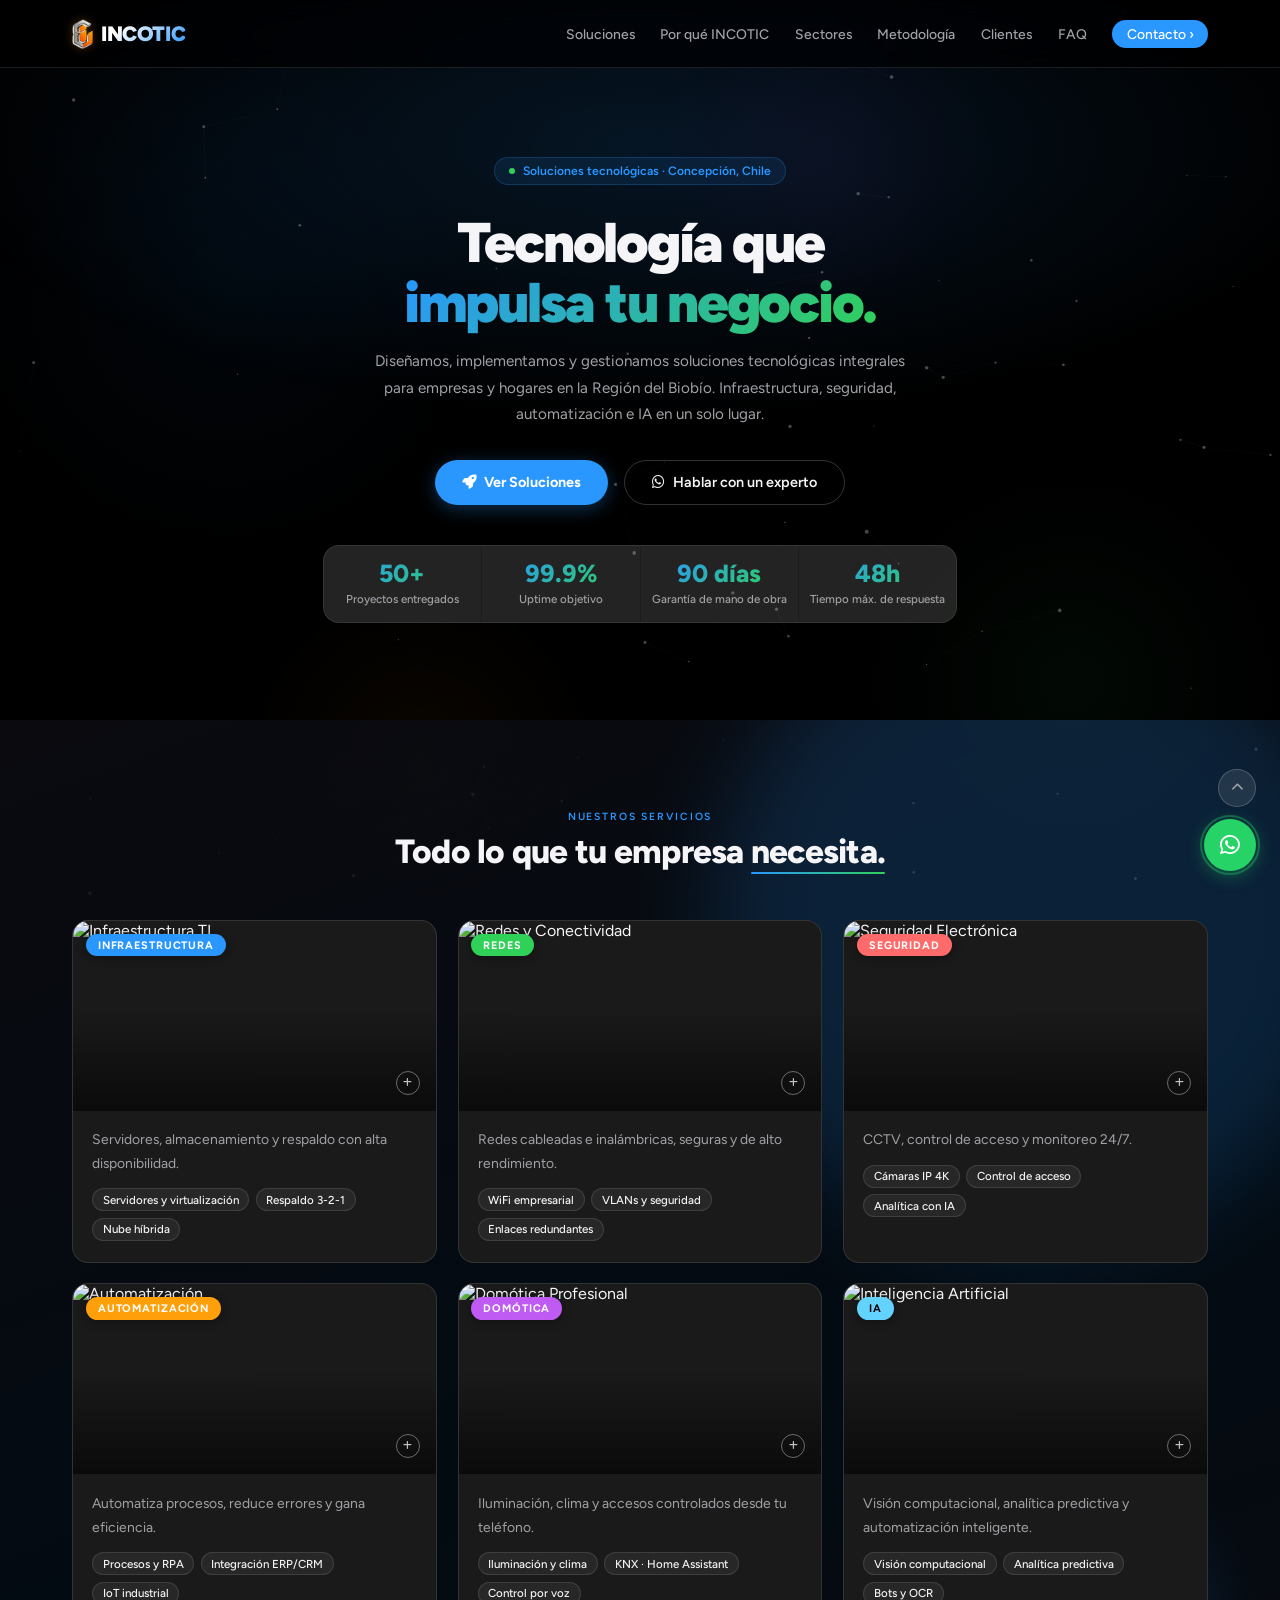
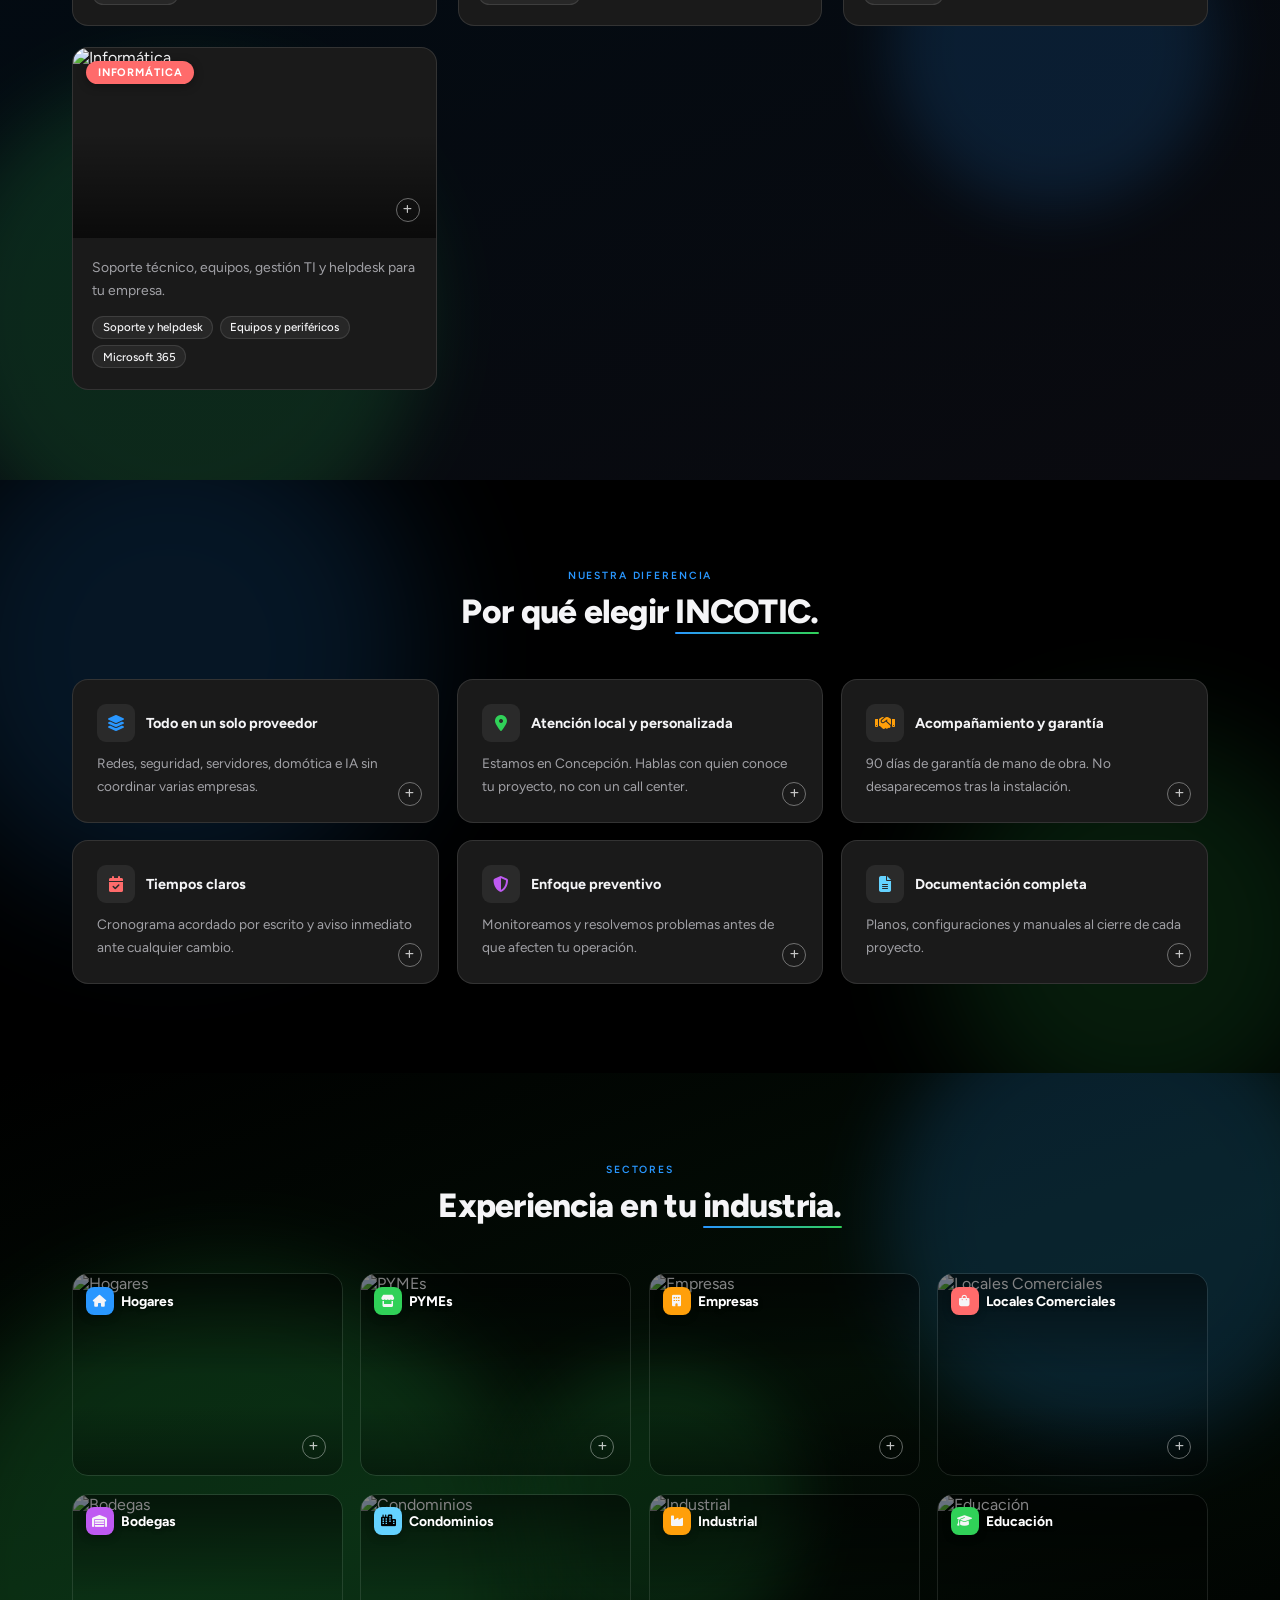
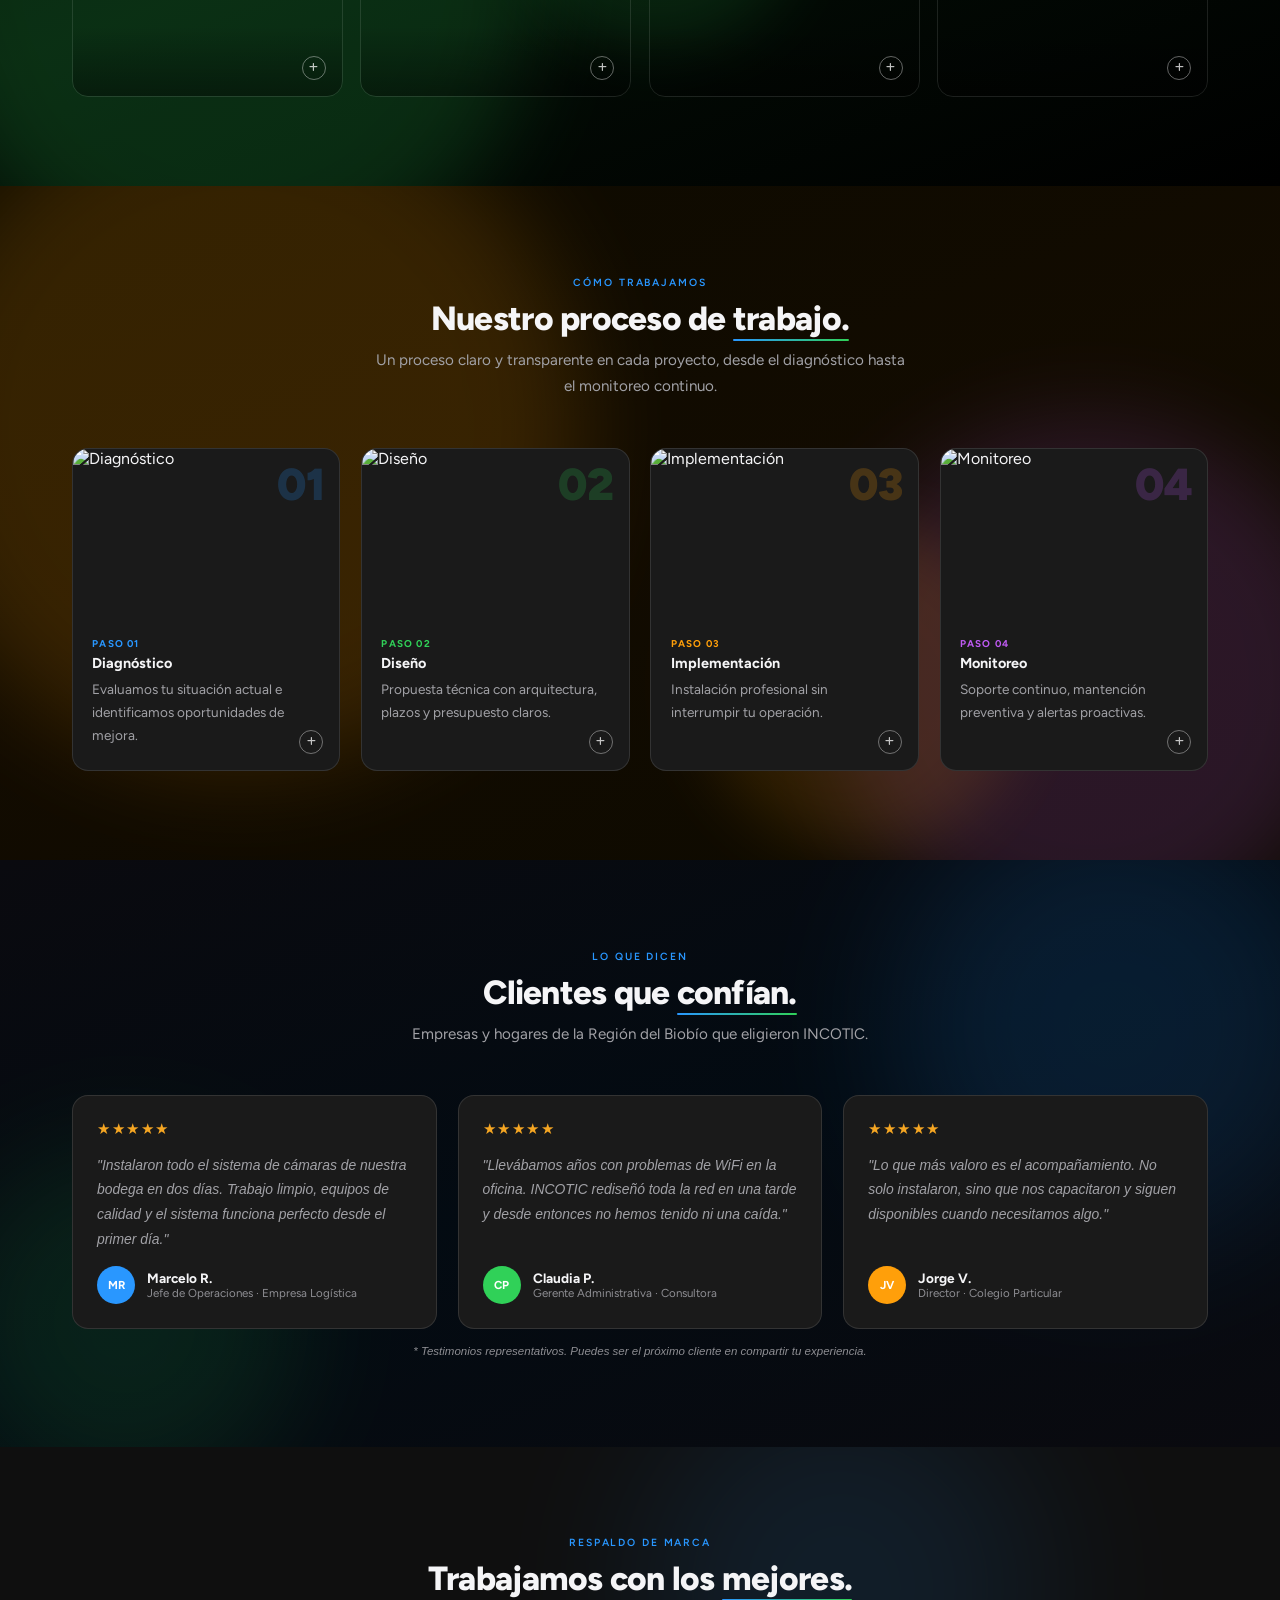
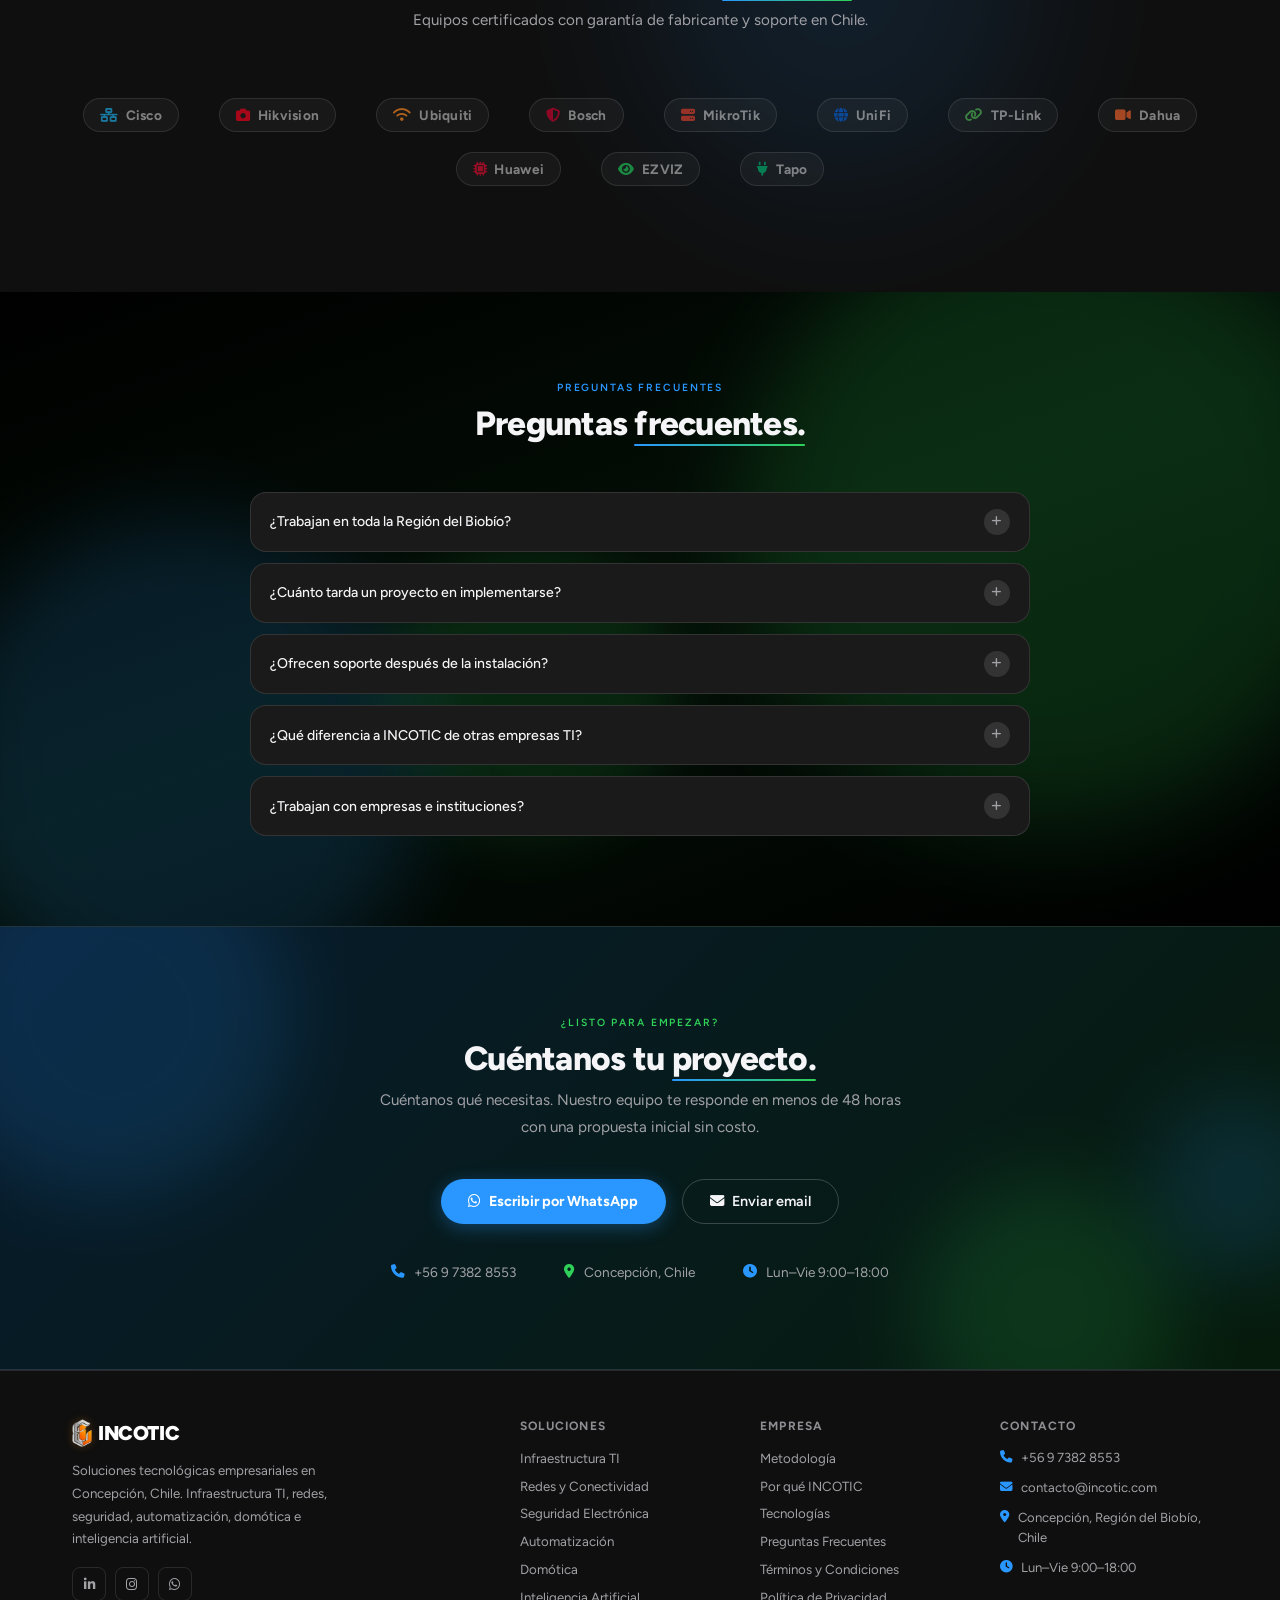
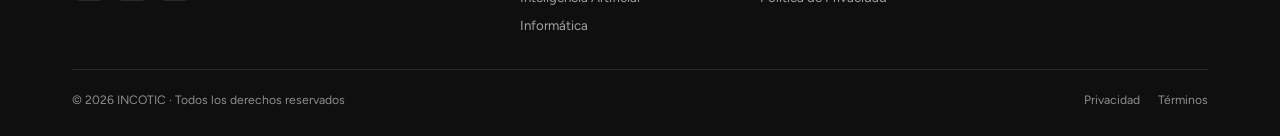
==== commit ec4b9450: "Mejoras de UI/UX: móvil, fondo, métricas, contraste y fusión de secciones - Corrige el orden de los " ====
--- a/index.html
+++ b/index.html
@@ -3,7 +3,7 @@
 <head>
 <meta charset="UTF-8">
 <meta name="viewport" content="width=device-width,initial-scale=1.0,viewport-fit=cover">
-<meta name="version" content="202610INCOTIC">
+<meta name="version" content="202603REBUILD">
 <title>INCOTIC — Soluciones Tecnológicas Empresariales | Concepción, Chile</title>
 <meta name="description" content="INCOTIC es la empresa de soluciones tecnológicas en Concepción, Chile. Infraestructura TI, Redes, Seguridad Electrónica, Automatización, Domótica e Inteligencia Artificial para empresas y hogares en la Región del Biobío.">
 <meta name="keywords" content="soluciones tecnológicas Concepción, infraestructura TI Chile, redes corporativas Biobío, seguridad electrónica CCTV, automatización empresarial, domótica Concepción, inteligencia artificial empresas, soporte TI Concepción">
@@ -13,25 +13,25 @@
 <meta name="geo.placename" content="Concepción, Biobío, Chile">
 <meta name="geo.position" content="-36.8269;-73.0498">
 <meta name="ICBM" content="-36.8269, -73.0498">
-<link rel="canonical" href="https://incotic.vercel.app/">
+<link rel="canonical" href="https://www.incotic.com/">
 <meta property="og:type" content="website">
 <meta property="og:site_name" content="INCOTIC">
 <meta property="og:title" content="INCOTIC — Soluciones Tecnológicas | Concepción">
 <meta property="og:description" content="Infraestructura TI, Redes, Seguridad Electrónica, Automatización, Domótica e IA para empresas en el Biobío, Chile.">
-<meta property="og:url" content="https://incotic.vercel.app/">
-<meta property="og:image" content="https://incotic.vercel.app/og-image.jpg">
+<meta property="og:url" content="https://www.incotic.com/">
+<meta property="og:image" content="https://www.incotic.com/og-image.jpg">
 <meta property="og:image:width" content="1200">
 <meta property="og:image:height" content="630">
 <meta property="og:locale" content="es_CL">
 <meta name="twitter:card" content="summary_large_image">
 <meta name="twitter:title" content="INCOTIC — Soluciones Tecnológicas | Concepción, Chile">
 <meta name="twitter:description" content="Infraestructura TI, Redes, Seguridad Electrónica, Automatización, Domótica e IA para empresas en Biobío.">
-<meta name="twitter:image" content="https://incotic.vercel.app/og-image.jpg">
+<meta name="twitter:image" content="https://www.incotic.com/og-image.jpg">
 <script type="application/ld+json">
 {
   "@context":"https://schema.org","@type":"LocalBusiness",
-  "name":"INCOTIC","url":"https://incotic.vercel.app",
-  "logo":"https://incotic.vercel.app/logo.png","image":"https://incotic.vercel.app/og-image.jpg",
+  "name":"INCOTIC","url":"https://www.incotic.com",
+  "logo":"https://www.incotic.com/logo.png","image":"https://www.incotic.com/og-image.jpg",
   "telephone":"+56973828553",
   "address":{"@type":"PostalAddress","addressLocality":"Concepción","addressRegion":"Biobío","addressCountry":"CL"},
   "geo":{"@type":"GeoCoordinates","latitude":-36.8269,"longitude":-73.0498},
@@ -44,8 +44,8 @@
 <link rel="preconnect" href="https://cdnjs.cloudflare.com">
 <link rel="dns-prefetch" href="https://images.unsplash.com">
 <link href="https://fonts.googleapis.com/css2?family=Figtree:wght@300;400;500;600;700;800;900&display=swap" rel="stylesheet">
-<link rel="icon" type="image/png" href="/logo.png">
-<link rel="apple-touch-icon" href="/logo.png">
+<link rel="icon" type="image/png" href="[data-uri]">
+<link rel="apple-touch-icon" href="[data-uri]">
 <meta name="theme-color" content="#000000">
 <link rel="stylesheet" href="https://cdnjs.cloudflare.com/ajax/libs/font-awesome/6.5.1/css/all.min.css" crossorigin="anonymous">
 <!-- Google Analytics GA4 — reemplazar G-XXXXXXXXXX -->
@@ -58,29 +58,625 @@
 gtag('config',GA_ID);
 window.trackEvent=function(a,c,l){gtag('event',a,{event_category:c,event_label:l});};
 </script>
-<link rel="stylesheet" href="/site.css">
+<style>
+/* ════════════════════════════════════════════════
+   INCOTIC — CSS LIMPIO v2
+   Reglas: una sola definición por selector.
+   Responsive al final en bloques únicos por breakpoint.
+════════════════════════════════════════════════ */
+
+/* ── RESET ── */
+*,*::before,*::after{margin:0;padding:0;box-sizing:border-box}
+:root{
+  --bg:#000;--bg2:#0f0f0f;--bg3:#1a1a1a;
+  --white:#f5f5f7;--grey:#a1a1a6;--grey2:#8e8e93;
+  --line:rgba(255,255,255,.11);--line2:rgba(255,255,255,.2);
+  --blue:#2997ff;--green:#30d158;
+  --W:1200px;--r:16px;--nav-h:68px;
+}
+html{scroll-behavior:smooth;scroll-padding-top:var(--nav-h)}
+body{
+  font-family:'Figtree',sans-serif;font-weight:400;
+  background:var(--bg);color:var(--white);
+  overflow-x:hidden;-webkit-font-smoothing:antialiased;
+  -moz-osx-font-smoothing:grayscale;
+}
+a{text-decoration:none;color:inherit}
+img{display:block;width:100%;height:100%;object-fit:cover}
+button{font-family:inherit;cursor:pointer;border:none;background:none}
+::selection{background:var(--blue);color:#fff}
+
+/* ── UTILIDADES ── */
+.container{max-width:var(--W);margin:0 auto;padding:0 clamp(1rem,4vw,2rem)}
+section{position:relative;z-index:1;padding:clamp(3.5rem,7vw,6rem) 0;overflow:hidden}
+.sec-header{text-align:center;margin-bottom:clamp(2rem,4vw,3rem)}
+
+/* ── TIPOGRAFÍA DE SECCIÓN (jerarquía única) ── */
+.sec-tag{
+  display:block;font-size:.65rem;font-weight:600;letter-spacing:.18em;
+  text-transform:uppercase;color:var(--blue);margin-bottom:.55rem;text-align:center;
+}
+.sec-title{
+  font-size:clamp(1.65rem,2.8vw,2.1rem);font-weight:800;line-height:1.2;
+  letter-spacing:-.022em;margin-bottom:.55rem;text-align:center;
+}
+.sec-title em{font-style:normal;position:relative;display:inline}
+.sec-title em::after{
+  content:'';position:absolute;bottom:-3px;left:0;width:0;height:2px;
+  background:linear-gradient(90deg,var(--blue),var(--green));
+  border-radius:2px;transition:width .65s .2s ease;
+}
+.sec-title.on em::after{width:100%}
+.sec-sub{
+  font-size:.95rem;font-weight:400;color:var(--grey);
+  line-height:1.75;max-width:540px;margin:.5rem auto 0;text-align:center;
+}
+
+/* ── SCROLL REVEAL ── */
+.rv{opacity:0;transform:translateY(28px);transition:opacity .6s ease,transform .6s ease}
+.rv.on{opacity:1;transform:none}
+
+/* ── SCROLL PROGRESS ── */
+#sp{
+  position:fixed;top:0;left:0;height:2px;width:0%;
+  background:linear-gradient(90deg,var(--blue),var(--green));
+  z-index:9999;transition:width .1s linear;
+}
+
+/* ── CANVAS ── */
+#dotCanvas{position:fixed;inset:0;z-index:0;pointer-events:none;opacity:.55}
+
+/* ── BLOBS DE FONDO ── */
+.sec-blob{
+  position:absolute;border-radius:50%;pointer-events:none;z-index:0;
+  animation:blobFloat var(--dur,9s) ease-in-out infinite;
+  animation-delay:var(--delay,0s);
+  filter:blur(var(--blur,55px));opacity:calc(var(--op,.4) * .3);
+  width:var(--w,300px);height:var(--w,300px);
+  background:var(--clr,var(--blue));
+  top:var(--t,auto);left:var(--l,auto);right:var(--ri,auto);bottom:var(--bo,auto);
+}
+@keyframes blobFloat{
+  0%,100%{transform:translate(0,0) scale(1)}
+  33%{transform:translate(16px,-20px) scale(1.03)}
+  66%{transform:translate(-12px,14px) scale(.97)}
+}
+section>.container{position:relative;z-index:1}
+
+/* ── NAV ── */
+nav{
+  position:fixed;top:0;left:0;right:0;z-index:1000;height:var(--nav-h);
+  display:flex;align-items:center;
+  background:rgba(0,0,0,.72);backdrop-filter:blur(20px) saturate(180%);
+  -webkit-backdrop-filter:blur(20px) saturate(180%);
+  border-bottom:1px solid var(--line);transition:background .3s;
+}
+nav.scrolled{background:rgba(0,0,0,.9)}
+.nav-inner{
+  max-width:var(--W);margin:0 auto;padding:0 clamp(1rem,4vw,2rem);
+  width:100%;display:flex;align-items:center;justify-content:space-between;
+}
+.nav-logo{
+  display:flex;align-items:center;gap:.5rem;
+  font-size:1.3rem;font-weight:900;letter-spacing:-.02em;
+  background:linear-gradient(135deg,#fff 40%,var(--blue));
+  -webkit-background-clip:text;-webkit-text-fill-color:transparent;background-clip:text;
+}
+.nav-logo-img{width:auto;height:30px;object-fit:contain;display:block;filter:drop-shadow(0 0 5px rgba(255,140,0,.3))}
+.nav-links{display:flex;align-items:center;gap:clamp(.8rem,2vw,1.8rem);list-style:none}
+.nav-links a{font-size:.87rem;font-weight:500;color:var(--grey);transition:color .2s;white-space:nowrap}
+.nav-links a:hover{color:var(--white)}
+.nav-cta{
+  background:var(--blue);color:#fff!important;
+  padding:.38rem .9rem;border-radius:20px;
+  font-size:.82rem;font-weight:600;transition:opacity .2s!important;
+}
+.nav-cta:hover{opacity:.82}
+.nav-toggle{display:none;flex-direction:column;justify-content:center;gap:5px;width:32px;height:32px;cursor:pointer}
+.nav-toggle span{display:block;height:2px;border-radius:2px;background:var(--white);transition:.3s}
+.nav-toggle.open span:nth-child(1){transform:translateY(7px) rotate(45deg)}
+.nav-toggle.open span:nth-child(2){opacity:0}
+.nav-toggle.open span:nth-child(3){transform:translateY(-7px) rotate(-45deg)}
+.nav-mobile{
+  position:fixed;top:var(--nav-h);left:0;right:0;
+  background:rgba(8,8,8,.97);backdrop-filter:blur(20px);
+  padding:1.5rem clamp(1rem,4vw,2rem) 2rem;
+  display:none;flex-direction:column;gap:.2rem;
+  border-bottom:1px solid var(--line);z-index:999;
+  max-height:calc(100vh - var(--nav-h));overflow-y:auto;
+}
+.nav-mobile.open{display:flex}
+.nav-mobile a{
+  padding:.75rem 0;font-size:.97rem;font-weight:500;color:var(--grey);
+  border-bottom:1px solid var(--line);transition:color .2s;
+}
+.nav-mobile a:last-child{border:none}
+.nav-mobile a:hover{color:var(--white)}
+.nav-mobile .nav-cta{
+  display:inline-block;margin-top:.8rem;padding:.7rem 1.4rem;
+  background:var(--blue);color:#fff!important;border-radius:12px;
+  text-align:center;font-weight:600;border:none;
+}
+
+/* ── HERO ── */
+#inicio{
+  min-height:80vh;display:flex;align-items:center;
+  padding-top:calc(var(--nav-h) + 2.5rem);padding-bottom:3rem;
+  background:radial-gradient(ellipse 80% 55% at 50% 20%,rgba(41,151,255,.14) 0%,transparent 70%);
+}
+.hero-inner{text-align:center;max-width:820px;margin:0 auto}
+.hero-pill{
+  display:inline-flex;align-items:center;gap:.5rem;
+  background:rgba(41,151,255,.1);border:1px solid rgba(41,151,255,.22);
+  border-radius:20px;padding:.32rem .85rem;
+  font-size:.76rem;font-weight:600;color:var(--blue);
+  margin-bottom:1.8rem;animation:pillPulse 3s ease-in-out infinite;
+}
+.hero-pill .dot{width:6px;height:6px;border-radius:50%;background:var(--green);animation:blink 1.5s ease-in-out infinite}
+@keyframes pillPulse{0%,100%{box-shadow:0 0 0 0 rgba(41,151,255,.2)}50%{box-shadow:0 0 0 8px rgba(41,151,255,0)}}
+@keyframes blink{0%,100%{opacity:1}50%{opacity:.3}}
+.hero-h1{
+  font-size:clamp(2rem,5.5vw,3.5rem);font-weight:900;
+  line-height:1.06;letter-spacing:-.04em;margin-bottom:1rem;
+}
+.hero-h1 .grad{
+  background:linear-gradient(135deg,var(--blue) 0%,var(--green) 100%);
+  -webkit-background-clip:text;-webkit-text-fill-color:transparent;background-clip:text;
+}
+.hero-p{
+  font-size:.95rem;font-weight:400;color:var(--grey);
+  line-height:1.75;max-width:560px;margin:0 auto 2rem;
+}
+.hero-btns{display:flex;flex-wrap:wrap;gap:1rem;justify-content:center;margin-bottom:2.5rem}
+.btn-primary{
+  display:inline-flex;align-items:center;gap:.5rem;
+  background:var(--blue);color:#fff;padding:.78rem 1.7rem;
+  border-radius:30px;font-size:.9rem;font-weight:700;
+  transition:transform .2s,box-shadow .2s;
+  box-shadow:0 4px 18px rgba(41,151,255,.32);
+}
+.btn-primary:hover{transform:translateY(-2px);box-shadow:0 8px 28px rgba(41,151,255,.42)}
+.btn-secondary{
+  display:inline-flex;align-items:center;gap:.5rem;
+  background:transparent;color:var(--white);padding:.78rem 1.7rem;
+  border-radius:30px;font-size:.9rem;font-weight:600;
+  border:1px solid var(--line2);transition:border-color .2s,background .2s;
+}
+.btn-secondary:hover{border-color:rgba(255,255,255,.38);background:rgba(255,255,255,.05)}
+.hero-metrics{
+  display:grid;grid-template-columns:repeat(4,1fr);
+  gap:1px;background:var(--line);
+  border:1px solid var(--line);border-radius:var(--r);overflow:hidden;
+}
+.metric{background:rgba(255,255,255,.03);padding:.9rem .7rem;text-align:center;transition:background .2s}
+.metric:hover{background:rgba(255,255,255,.055)}
+.metric-val{
+  font-size:clamp(1.1rem,2.2vw,1.55rem);font-weight:800;
+  background:linear-gradient(135deg,var(--blue),var(--green));
+  -webkit-background-clip:text;-webkit-text-fill-color:transparent;background-clip:text;line-height:1.1;
+}
+.metric-lbl{font-size:.72rem;color:var(--grey);margin-top:.3rem;font-weight:500;line-height:1.3}
+
+/* ── SOLUCIONES ── */
+#soluciones{background:linear-gradient(160deg,#0a0a0f 0%,rgba(41,151,255,.07) 50%,#0a0a0f 100%)}
+.solutions-grid{
+  display:grid;grid-template-columns:repeat(3,1fr);gap:1.3rem;
+}
+.sol-card{
+  background:var(--bg3);border-radius:var(--r);overflow:hidden;
+  border:1px solid var(--line);cursor:pointer;
+  transition:transform .3s,border-color .3s,box-shadow .3s;
+  position:relative;isolation:isolate;
+}
+.sol-card:hover{transform:translateY(-5px);border-color:var(--c,var(--blue));box-shadow:0 18px 38px rgba(0,0,0,.5)}
+.sol-img{height:190px;position:relative;overflow:hidden}
+.sol-img img{transition:transform .5s ease}
+.sol-card:hover .sol-img img{transform:scale(1.06)}
+.sol-img-overlay{
+  position:absolute;inset:0;
+  background:linear-gradient(to top,rgba(0,0,0,.6) 0%,transparent 55%);
+}
+.sol-overlay-footer{position:absolute;top:.8rem;left:.8rem;z-index:2}
+.sol-badge{
+  display:inline-flex;align-items:center;
+  background:var(--c,var(--blue));color:#fff;
+  font-size:.68rem;font-weight:700;letter-spacing:.08em;text-transform:uppercase;
+  padding:.3rem .75rem;border-radius:20px;
+  box-shadow:0 2px 10px rgba(0,0,0,.35);
+}
+.sol-body{padding:1.1rem 1.2rem 1.3rem}
+.sol-body p{font-size:.87rem;font-weight:400;color:var(--grey);line-height:1.7}
+.sol-points{list-style:none;display:flex;flex-wrap:wrap;gap:.4rem;margin-top:.8rem;padding-right:1.6rem}
+.sol-points li{font-size:.72rem;font-weight:500;color:var(--white);background:rgba(255,255,255,.06);border:1px solid var(--line);border-radius:20px;padding:.22rem .6rem}
+
+/* ── POR QUÉ INCOTIC (usa .comp-*) ── */
+
+/* ── SECTORES ── */
+#sectores{background:linear-gradient(160deg,#000 0%,rgba(48,209,88,.07) 50%,#000 100%)}
+.sectors-grid{
+  display:grid;grid-template-columns:repeat(4,1fr);gap:1.1rem;
+}
+.sector-card{
+  position:relative;border-radius:var(--r);overflow:hidden;
+  aspect-ratio:4/3;cursor:pointer;border:1px solid var(--line);
+  transition:transform .3s,box-shadow .3s;isolation:isolate;
+}
+.sector-card:hover{transform:translateY(-4px);box-shadow:0 14px 32px rgba(0,0,0,.55);border-color:var(--c,var(--blue))}
+.sector-card img{position:absolute;inset:0;transition:transform .5s}
+.sector-card:hover img{transform:scale(1.07)}
+.sector-overlay{
+  position:absolute;inset:0;
+  background:linear-gradient(to bottom,rgba(0,0,0,.52) 0%,transparent 50%),
+             linear-gradient(to top,rgba(0,0,0,.38) 0%,transparent 35%);
+}
+.sector-overlay-footer{
+  position:absolute;top:.8rem;left:.8rem;
+  display:flex;align-items:center;gap:.45rem;z-index:2;
+}
+.sector-icon-wrap{
+  width:28px;height:28px;border-radius:8px;flex-shrink:0;
+  background:var(--c,var(--blue));
+  display:flex;align-items:center;justify-content:center;
+  font-size:.75rem;box-shadow:0 2px 8px rgba(0,0,0,.3);
+}
+.sector-overlay-footer h3{font-size:.87rem;font-weight:700;margin:0;color:#fff;text-shadow:0 1px 4px rgba(0,0,0,.6)}
+
+/* ── METODOLOGÍA ── */
+#metodologia{background:linear-gradient(160deg,#0d0a00 0%,rgba(255,159,10,.07) 50%,#0d0a00 100%)}
+.meto-grid{
+  display:grid;grid-template-columns:repeat(auto-fit,minmax(min(100%,240px),1fr));gap:1.3rem;
+}
+.meto-card{
+  background:var(--bg3);border-radius:var(--r);overflow:hidden;
+  border:1px solid var(--line);position:relative;cursor:pointer;isolation:isolate;
+}
+.meto-card:hover{border-color:var(--c,var(--blue))}
+.meto-img{height:170px;overflow:hidden}
+.meto-img img{transition:transform .5s}
+.meto-card:hover .meto-img img{transform:scale(1.05)}
+.meto-num{
+  position:absolute;top:.8rem;right:.9rem;
+  font-size:2.8rem;font-weight:900;
+  color:var(--c,var(--blue));opacity:.2;line-height:1;
+  animation:floatNum 4s ease-in-out infinite;animation-delay:var(--delay,0s);
+}
+@keyframes floatNum{0%,100%{transform:translateY(0)}50%{transform:translateY(-7px)}}
+.meto-body{padding:1.2rem 1.2rem 1.4rem}
+.meto-step{
+  font-size:.62rem;font-weight:700;letter-spacing:.12em;
+  text-transform:uppercase;color:var(--c,var(--blue));margin-bottom:.32rem;
+}
+.meto-body h3{font-size:.9rem;font-weight:700;margin-bottom:.35rem}
+.meto-body p{font-size:.85rem;font-weight:400;color:var(--grey);line-height:1.7}
+
+/* ── TESTIMONIOS ── */
+#testimonios{background:linear-gradient(160deg,#000 0%,rgba(41,151,255,.06) 50%,#000 100%)}
+.testi-grid{
+  display:grid;grid-template-columns:repeat(auto-fit,minmax(min(100%,280px),1fr));
+  gap:1.3rem;margin-bottom:1rem;
+}
+.testi-card{
+  background:var(--bg3);border-radius:var(--r);padding:1.5rem;
+  border:1px solid var(--line);
+  display:flex;flex-direction:column;gap:.9rem;
+  position:relative;overflow:hidden;
+  transition:border-color .3s,transform .3s;
+}
+.testi-card:hover{border-color:var(--blue);transform:translateY(-3px)}
+.testi-stars{color:#f5a623;font-size:.95rem;letter-spacing:.1em}
+.testi-text{font-size:.87rem;font-weight:400;color:var(--grey);line-height:1.78;font-style:italic;flex:1}
+.testi-author{display:flex;align-items:center;gap:.75rem}
+.testi-avatar{
+  width:38px;height:38px;border-radius:50%;flex-shrink:0;
+  background:var(--c,var(--blue));
+  display:flex;align-items:center;justify-content:center;
+  font-size:.72rem;font-weight:700;color:#fff;
+}
+.testi-name{font-size:.85rem;font-weight:700}
+.testi-role{font-size:.72rem;color:var(--grey2)}
+.testi-disclaimer{font-size:.72rem;color:var(--grey2);text-align:center;font-style:italic;margin-top:.3rem}
+
+/* ── COMPROMISOS ── */
+.comp-grid{
+  display:grid;grid-template-columns:repeat(auto-fit,minmax(min(100%,290px),1fr));gap:1.1rem;
+}
+.comp-card{
+  background:var(--bg3);border-radius:var(--r);padding:1.5rem;
+  border:1px solid var(--line);
+  transition:border-color .3s,transform .3s,box-shadow .3s;
+  cursor:pointer;position:relative;overflow:hidden;isolation:isolate;
+}
+.comp-card:hover{border-color:var(--c,var(--blue));transform:translateY(-3px);box-shadow:0 10px 26px rgba(0,0,0,.4)}
+.comp-card-header{display:flex;align-items:center;gap:.7rem;margin-bottom:.6rem}
+.comp-icon{
+  width:38px;height:38px;border-radius:9px;flex-shrink:0;
+  background:rgba(255,255,255,.07);
+  display:flex;align-items:center;justify-content:center;
+  font-size:1rem;color:var(--c,var(--blue));transition:transform .3s;
+}
+.comp-card:hover .comp-icon{transform:rotate(8deg)}
+.comp-card-header h3{font-size:.9rem;font-weight:700;margin:0}
+.comp-card p{font-size:.85rem;font-weight:400;color:var(--grey);line-height:1.68}
+
+/* ── PARTNERS ── */
+#partners{background:var(--bg2)}
+.partners-strip{
+  display:flex;flex-wrap:wrap;align-items:center;
+  justify-content:center;gap:1.2rem 2.5rem;padding:1rem 0;
+}
+.partner-pill{
+  display:inline-flex;align-items:center;gap:.48rem;
+  padding:.52rem 1rem;border-radius:22px;
+  border:1px solid rgba(255,255,255,.1);background:rgba(255,255,255,.04);
+  color:rgba(255,255,255,.45);font-size:.85rem;font-weight:700;letter-spacing:.02em;
+  transition:color .3s,border-color .3s,background .3s,transform .3s;
+  cursor:pointer;
+}
+.partner-pill i{color:var(--c);font-size:.88rem;opacity:.7;transition:opacity .3s}
+.partner-pill:hover{
+  color:var(--white);border-color:var(--c);
+  background:rgba(255,255,255,.06);transform:translateY(-2px);
+  box-shadow:0 4px 14px rgba(0,0,0,.28);
+}
+.partner-pill:hover i{opacity:1}
+
+/* ── FAQ ── */
+#faq{background:linear-gradient(160deg,#000 0%,rgba(48,209,88,.07) 50%,#000 100%)}
+.faq-list{max-width:780px;margin:0 auto;display:flex;flex-direction:column;gap:.7rem}
+.faq-item{
+  background:var(--bg3);border-radius:var(--r);
+  border:1px solid var(--line);overflow:hidden;
+  transition:border-color .3s;
+}
+.faq-item:hover{border-color:var(--green)}
+.faq-q{
+  display:flex;align-items:center;justify-content:space-between;
+  padding:1rem 1.2rem;cursor:pointer;gap:1rem;transition:background .2s;
+}
+.faq-q:hover{background:rgba(255,255,255,.03)}
+.faq-q span{font-size:.88rem;font-weight:500;flex:1;color:var(--white)}
+.faq-icon{
+  width:26px;height:26px;border-radius:50%;
+  background:var(--line);display:flex;align-items:center;justify-content:center;
+  font-size:.7rem;color:var(--grey);flex-shrink:0;
+  transition:transform .3s,background .3s;
+}
+.faq-item.open .faq-icon{transform:rotate(45deg);background:var(--blue);color:#fff}
+.faq-a{
+  display:none;padding:.85rem 1.2rem 1.1rem;
+  font-size:.87rem;font-weight:400;color:var(--grey);line-height:1.75;
+  border-top:1px solid var(--line);
+}
+.faq-item.open .faq-a{display:block}
+
+/* ── CTA BAND ── */
+.cta-band{
+  position:relative;overflow:hidden;
+  background:linear-gradient(135deg,rgba(41,151,255,.18),rgba(48,209,88,.13));
+  border-top:1px solid var(--line);border-bottom:1px solid var(--line);
+  padding:clamp(3.5rem,7vw,6rem) 0;text-align:center;z-index:1;
+}
+.cta-shape{
+  position:absolute;border-radius:50%;opacity:.14;
+  animation:blobFloat 8s ease-in-out infinite;
+  filter:blur(40px);
+}
+.cta-shape:nth-child(1){width:360px;height:360px;background:var(--blue);top:-90px;left:-70px}
+.cta-shape:nth-child(2){width:260px;height:260px;background:var(--green);bottom:-70px;right:8%;animation-delay:-3s}
+.cta-shape:nth-child(3){width:180px;height:180px;background:var(--blue);top:38%;right:-50px;animation-delay:-5s}
+.cta-band .sec-sub{margin:.5rem auto 2rem}
+.cta-band-btns{display:flex;flex-wrap:wrap;gap:1rem;justify-content:center}
+
+/* ── FOOTER ── */
+footer{background:var(--bg2);border-top:1px solid var(--line);padding:3rem 0 1.8rem}
+.footer-grid{
+  display:grid;grid-template-columns:2fr repeat(3,1fr);
+  gap:2.5rem 2rem;margin-bottom:2.2rem;
+}
+.footer-brand .logo{
+  display:flex;align-items:center;
+  font-size:1.25rem;font-weight:900;letter-spacing:-.02em;
+  background:linear-gradient(135deg,#fff 40%,var(--blue));
+  -webkit-background-clip:text;-webkit-text-fill-color:transparent;background-clip:text;
+  margin-bottom:.75rem;
+}
+.footer-brand p{font-size:.83rem;font-weight:400;color:var(--grey);line-height:1.7;max-width:260px}
+.footer-brand .social{display:flex;gap:.55rem;margin-top:1.1rem}
+.social-btn{
+  width:34px;height:34px;border-radius:8px;border:1px solid var(--line);
+  display:flex;align-items:center;justify-content:center;
+  font-size:.82rem;color:var(--grey);
+  transition:border-color .2s,color .2s,background .2s;
+}
+.social-btn:hover{border-color:var(--blue);color:var(--blue);background:rgba(41,151,255,.07)}
+.footer-col h4{font-size:.75rem;font-weight:700;letter-spacing:.1em;text-transform:uppercase;color:var(--grey2);margin-bottom:.9rem}
+.footer-col ul{list-style:none;display:flex;flex-direction:column;gap:.55rem}
+.footer-col ul a{font-size:.83rem;color:var(--grey);transition:color .2s}
+.footer-col ul a:hover{color:var(--white)}
+.footer-contact-item{display:flex;align-items:flex-start;gap:.55rem;margin-bottom:.65rem}
+.footer-contact-item i{font-size:.78rem;color:var(--blue);margin-top:.18rem;flex-shrink:0}
+.footer-contact-item span{font-size:.82rem;color:var(--grey);line-height:1.5}
+.footer-bottom{
+  border-top:1px solid var(--line);padding-top:1.4rem;
+  display:flex;flex-wrap:wrap;align-items:center;justify-content:space-between;
+  gap:.7rem;font-size:.76rem;color:var(--grey2);
+}
+.footer-bottom a{color:var(--grey2);transition:color .2s}
+.footer-bottom a:hover{color:var(--white)}
+.footer-bottom-links{display:flex;gap:1.1rem;flex-wrap:wrap}
+
+/* ── FLOATING BUTTONS ── */
+.fab-wrap{
+  position:fixed;bottom:1.8rem;right:1.5rem;
+  display:flex;flex-direction:column;align-items:flex-end;gap:.75rem;z-index:800;
+}
+.fab-wa{
+  width:52px;height:52px;border-radius:50%;background:#25d366;
+  display:flex;align-items:center;justify-content:center;
+  font-size:1.4rem;color:#fff;box-shadow:0 4px 18px rgba(37,211,102,.38);
+  position:relative;
+}
+.fab-wa::before{
+  content:'';position:absolute;inset:-4px;border-radius:50%;
+  border:2px solid rgba(37,211,102,.35);animation:waRing 2.5s ease-out infinite;
+}
+@keyframes waRing{0%{transform:scale(.9);opacity:.8}100%{transform:scale(1.42);opacity:0}}
+.fab-top{
+  width:38px;height:38px;border-radius:50%;
+  background:rgba(255,255,255,.1);backdrop-filter:blur(10px);
+  border:1px solid var(--line2);
+  display:flex;align-items:center;justify-content:center;
+  font-size:.78rem;color:var(--grey);
+  opacity:0;transition:opacity .3s,background .2s;pointer-events:none;
+}
+.fab-top.vis{opacity:1;pointer-events:auto}
+.fab-top:hover{background:rgba(255,255,255,.18);color:var(--white)}
+
+/* ── MODALES ── */
+.modal{
+  position:fixed;inset:0;z-index:2000;
+  background:rgba(0,0,0,.75);backdrop-filter:blur(8px);
+  display:none;align-items:flex-end;justify-content:center;
+}
+.modal.show{display:flex}
+.modal-box{
+  background:var(--bg3);border-radius:20px 20px 0 0;
+  border:1px solid var(--line2);
+  width:100%;max-height:90dvh;
+  display:flex;flex-direction:column;overflow:hidden;
+  animation:modalUp .28s cubic-bezier(.32,1.06,.64,1);
+}
+.modal-box::before{
+  content:'';display:block;flex-shrink:0;
+  width:36px;height:4px;border-radius:2px;
+  background:rgba(255,255,255,.16);margin:10px auto 0;
+}
+@keyframes modalUp{from{transform:translateY(100%)}to{transform:none}}
+@media(min-width:641px){
+  .modal{align-items:center;padding:1.5rem}
+  .modal-box{border-radius:18px;max-width:660px;height:auto;max-height:88vh;animation:modalIn .22s ease}
+  .modal-box::before{display:none}
+}
+@keyframes modalIn{from{opacity:0;transform:scale(.96) translateY(8px)}to{opacity:1;transform:none}}
+.modal-hdr{
+  display:flex;align-items:flex-start;justify-content:space-between;
+  gap:1rem;padding:1.3rem 1.5rem;border-bottom:1px solid var(--line);flex-shrink:0;
+}
+.modal-hdr h2{font-size:.97rem;font-weight:700;display:flex;align-items:center;gap:.65rem;flex:1}
+.modal-hdr h2 i{color:var(--blue);font-size:.95rem}
+.close-btn{
+  width:30px;height:30px;border-radius:50%;background:rgba(255,255,255,.08);
+  display:flex;align-items:center;justify-content:center;
+  font-size:.78rem;color:var(--grey);transition:background .2s,color .2s;flex-shrink:0;
+}
+.close-btn:hover{background:rgba(255,255,255,.15);color:var(--white)}
+.modal-body{
+  flex:1;padding:1.2rem 1.4rem 2rem;overflow-y:auto;
+  font-size:.87rem;font-weight:400;color:var(--grey);line-height:1.8;
+  -webkit-overflow-scrolling:touch;overscroll-behavior:contain;
+}
+.modal-body h3{font-size:.92rem;font-weight:700;color:var(--white);margin:1.1rem 0 .45rem}
+.modal-body h3:first-child{margin-top:0}
+.modal-body p{margin-bottom:.85rem}
+.modal-body ul{padding-left:1.2rem;margin-bottom:.85rem}
+.modal-body ul li{margin-bottom:.38rem}
+.modal-body strong{color:var(--white)}
+
+/* ── CARD-PLUS (+ indicator, esquina inferior derecha) ── */
+.card-plus{
+  position:absolute;bottom:1rem;right:1rem;z-index:3;
+  width:24px;height:24px;border-radius:50%;
+  border:1.5px solid rgba(255,255,255,.38);
+  display:flex;align-items:center;justify-content:center;
+  font-size:.62rem;color:rgba(255,255,255,.75);
+  transition:border-color .3s,background .3s,transform .45s cubic-bezier(.34,1.56,.64,1);
+  pointer-events:none;
+}
+.sol-card:hover .card-plus,
+.sector-card:hover .card-plus,
+.meto-card:hover .card-plus,
+.comp-card:hover .card-plus{
+  border-color:#fff;background:rgba(255,255,255,.14);transform:rotate(90deg);
+}
+
+/* ════════════════════════════════════════════════
+   RESPONSIVE — un bloque por breakpoint, de mayor a menor (md → sm → xs)
+   para que el breakpoint más pequeño prevalezca
+════════════════════════════════════════════════ */
+
+/* md ≤ 900px */
+@media(max-width:900px){
+  .footer-grid{grid-template-columns:1fr 1fr;row-gap:2rem}
+  .footer-brand{grid-column:1/-1}
+  .footer-brand p{max-width:100%}
+  .solutions-grid{grid-template-columns:repeat(2,1fr)}
+  .sectors-grid{grid-template-columns:repeat(2,1fr)}
+  .sec-blob{--w:260px!important;--blur:36px!important;--op:.34!important}
+}
+
+/* sm ≤ 640px */
+@media(max-width:640px){
+  .nav-links{display:none}
+  .nav-toggle{display:flex}
+  .hero-metrics{grid-template-columns:repeat(2,1fr)}
+  .footer-grid{grid-template-columns:1fr}
+  .footer-bottom{flex-direction:column;align-items:flex-start}
+  .footer-bottom-links{gap:.7rem}
+  .fab-wrap{bottom:1.2rem;right:1rem}
+  .modal-hdr{padding:.9rem 1.1rem}
+  #dotCanvas{opacity:.28}
+  .sec-blob{--w:190px!important;--blur:28px!important;--op:.26!important}
+  section{padding:clamp(2.5rem,6vw,4rem) 0}
+  .sol-img{height:160px}
+  .meto-img{height:140px}
+  .solutions-grid{grid-template-columns:1fr}
+  .sectors-grid{grid-template-columns:repeat(2,1fr)}
+  .partners-strip{gap:.8rem 1.2rem}
+  .partner-pill{padding:.44rem .82rem;font-size:.79rem}
+}
+
+/* xs ≤ 400px */
+@media(max-width:400px){
+  .hero-metrics{grid-template-columns:repeat(2,1fr)}
+  .sec-blob{--w:140px!important;--blur:22px!important;--op:.2!important}
+}
+
+/* foco de teclado */
+[role="button"]:focus-visible,a:focus-visible,button:focus-visible{outline:2px solid var(--blue);outline-offset:3px}
+
+/* movimiento reducido */
+@media(prefers-reduced-motion:reduce){
+  *,*::before,*::after{animation:none!important;transition:none!important}
+  html{scroll-behavior:auto}
+  .rv{opacity:1;transform:none}
+}
+
+/* print */
+@media print{
+  #dotCanvas,.fab-wrap,nav,#sp,.sec-blob{display:none}
+  section{break-inside:avoid;padding:2rem 0}
+}
+</style>
 </head>
 <body>
-<a href="#contenido" class="skip-link">Saltar al contenido</a>
 <!-- Scroll progress -->
 <div id="sp"></div>
 
 <!-- Canvas background -->
-<canvas id="dotCanvas" aria-hidden="true"></canvas>
+<canvas id="dotCanvas"></canvas>
 
 <!-- ════════════════════════════════
      NAVBAR
 ════════════════════════════════ -->
-<nav id="mainNav" aria-label="Navegación principal">
+<nav id="mainNav">
   <div class="nav-inner">
-    <a href="#inicio" class="nav-logo"><img src="/logo.png" alt="INCOTIC" class="nav-logo-img">INCOTIC</a>
+    <a href="#inicio" class="nav-logo"><img src="[data-uri]" alt="INCOTIC" class="nav-logo-img">INCOTIC</a>
     <ul class="nav-links">
       <li><a href="#soluciones">Soluciones</a></li>
-      <li><a href="#por-que">Nosotros</a></li>
+      <li><a href="#por-que">Por qué INCOTIC</a></li>
       <li><a href="#sectores">Sectores</a></li>
       <li><a href="#metodologia">Metodología</a></li>
-
-
+      <li><a href="#testimonios">Clientes</a></li>
       <li><a href="#faq">FAQ</a></li>
       <li><a href="#contacto" class="nav-cta">Contacto ›</a></li>
     </ul>
@@ -93,11 +689,10 @@
 <!-- Mobile menu -->
 <div class="nav-mobile" id="navMobile">
   <a href="#soluciones" onclick="closeMobile()">Soluciones</a>
-  <a href="#por-que" onclick="closeMobile()">Nosotros</a>
+  <a href="#por-que" onclick="closeMobile()">Por qué INCOTIC</a>
   <a href="#sectores" onclick="closeMobile()">Sectores</a>
   <a href="#metodologia" onclick="closeMobile()">Metodología</a>
-
-
+  <a href="#testimonios" onclick="closeMobile()">Clientes</a>
   <a href="#faq" onclick="closeMobile()">FAQ</a>
   <a href="#contacto" class="nav-cta" onclick="closeMobile()">Contacto</a>
 </div>
@@ -105,7 +700,6 @@
 <!-- ════════════════════════════════
      HERO
 ════════════════════════════════ -->
-<main id="contenido">
 <section id="inicio">
   <div class="container">
     <div class="hero-inner rv">
@@ -124,10 +718,24 @@
         <a href="https://wa.me/56973828553?text=Hola%2C%20me%20interesa%20conocer%20sus%20soluciones%20tecnol%C3%B3gicas." class="btn-secondary" target="_blank" rel="noopener" onclick="trackEvent('click','contacto','whatsapp_hero')"><i class="fab fa-whatsapp"></i> Hablar con un experto</a>
       </div>
       <div class="hero-metrics">
-        <div class="metric"><div class="metric-val" data-target="7">7</div><div class="metric-lbl">Áreas de solución</div></div>
-        <div class="metric"><div class="metric-val" data-target="4">4</div><div class="metric-lbl">Etapas de trabajo</div></div>
-        <div class="metric"><div class="metric-val">Biobío</div><div class="metric-lbl">Cobertura regional</div></div>
-        <div class="metric"><div class="metric-val">Lun–Vie</div><div class="metric-lbl">Horario de atención</div></div>
+        <div class="metric">
+          <div class="metric-val" data-target="50" data-suffix="+">0+</div>
+          <div class="metric-lbl">Proyectos entregados</div>
+        </div>
+        <div class="metric">
+          <div class="metric-val" data-target="99.9" data-suffix="%">0%</div>
+          <div class="metric-lbl">Uptime objetivo</div>
+        </div>
+        
+        
+        <div class="metric">
+          <div class="metric-val" data-target="90" data-suffix=" días">0</div>
+          <div class="metric-lbl">Garantía de mano de obra</div>
+        </div>
+        <div class="metric">
+          <div class="metric-val" data-target="48" data-suffix="h">0</div>
+          <div class="metric-lbl">Tiempo máx. de respuesta</div>
+        </div>
       </div>
     </div>
   </div>
@@ -150,7 +758,7 @@
 
             <div class="sol-card rv" style="--c:#2997ff" onclick="openModal('infra-ti')">
         <div class="sol-img">
-          <img src="https://images.unsplash.com/photo-1558494949-ef010cbdcc31?w=600&q=80" alt="Infraestructura TI" loading="lazy" width="600" height="400" decoding="async">
+          <img src="https://images.unsplash.com/photo-1558494949-ef010cbdcc31?w=600&q=80" alt="Infraestructura TI" loading="lazy">
           <div class="sol-img-overlay"></div>
           <div class="sol-overlay-footer">
             <span class="sol-badge" style="background:#2997ff">Infraestructura</span>
@@ -159,12 +767,13 @@
         </div>
         <div class="sol-body">
           <p>Servidores, almacenamiento y respaldo con alta disponibilidad.</p>
+          <ul class="sol-points"><li>Servidores y virtualización</li><li>Respaldo 3-2-1</li><li>Nube híbrida</li></ul>
         </div>
       </div>
 
             <div class="sol-card rv" style="--c:var(--green)" onclick="openModal('redes')">
         <div class="sol-img">
-          <img src="https://images.unsplash.com/photo-1451187580459-43490279c0fa?w=600&q=80" alt="Redes y Conectividad" loading="lazy" width="600" height="400" decoding="async">
+          <img src="https://images.unsplash.com/photo-1451187580459-43490279c0fa?w=600&q=80" alt="Redes y Conectividad" loading="lazy">
           <div class="sol-img-overlay"></div>
           <div class="sol-overlay-footer">
             <span class="sol-badge" style="background:var(--green)">Redes</span>
@@ -173,12 +782,13 @@
         </div>
         <div class="sol-body">
           <p>Redes cableadas e inalámbricas, seguras y de alto rendimiento.</p>
+          <ul class="sol-points"><li>WiFi empresarial</li><li>VLANs y seguridad</li><li>Enlaces redundantes</li></ul>
         </div>
       </div>
 
             <div class="sol-card rv" style="--c:#ff6b6b" onclick="openModal('seguridad')">
         <div class="sol-img">
-          <img src="https://images.unsplash.com/photo-1557597774-9d273605dfa9?w=600&q=80" alt="Seguridad Electrónica" loading="lazy" width="600" height="400" decoding="async">
+          <img src="https://images.unsplash.com/photo-1557597774-9d273605dfa9?w=600&q=80" alt="Seguridad Electrónica" loading="lazy">
           <div class="sol-img-overlay"></div>
           <div class="sol-overlay-footer">
             <span class="sol-badge" style="background:#ff6b6b">Seguridad</span>
@@ -187,12 +797,13 @@
         </div>
         <div class="sol-body">
           <p>CCTV, control de acceso y monitoreo 24/7.</p>
+          <ul class="sol-points"><li>Cámaras IP 4K</li><li>Control de acceso</li><li>Analítica con IA</li></ul>
         </div>
       </div>
 
             <div class="sol-card rv" style="--c:#ff9f0a" onclick="openModal('automatizacion')">
         <div class="sol-img">
-          <img src="https://images.unsplash.com/photo-1565043589221-1a6fd9ae45c7?w=600&q=80" alt="Automatización" loading="lazy" width="600" height="400" decoding="async">
+          <img src="https://images.unsplash.com/photo-1565043589221-1a6fd9ae45c7?w=600&q=80" alt="Automatización" loading="lazy">
           <div class="sol-img-overlay"></div>
           <div class="sol-overlay-footer">
             <span class="sol-badge" style="background:#ff9f0a">Automatización</span>
@@ -201,12 +812,13 @@
         </div>
         <div class="sol-body">
           <p>Automatiza procesos, reduce errores y gana eficiencia.</p>
+          <ul class="sol-points"><li>Procesos y RPA</li><li>Integración ERP/CRM</li><li>IoT industrial</li></ul>
         </div>
       </div>
 
             <div class="sol-card rv" style="--c:#bf5af2" onclick="openModal('domotica')">
         <div class="sol-img">
-          <img src="https://images.unsplash.com/photo-1600607687939-ce8a6c25118c?w=600&q=80" alt="Domótica Profesional" loading="lazy" width="600" height="400" decoding="async">
+          <img src="https://images.unsplash.com/photo-1600607687939-ce8a6c25118c?w=600&q=80" alt="Domótica Profesional" loading="lazy">
           <div class="sol-img-overlay"></div>
           <div class="sol-overlay-footer">
             <span class="sol-badge" style="background:#bf5af2">Domótica</span>
@@ -215,12 +827,13 @@
         </div>
         <div class="sol-body">
           <p>Iluminación, clima y accesos controlados desde tu teléfono.</p>
+          <ul class="sol-points"><li>Iluminación y clima</li><li>KNX · Home Assistant</li><li>Control por voz</li></ul>
         </div>
       </div>
 
             <div class="sol-card rv" style="--c:#64d2ff" onclick="openModal('ia')">
         <div class="sol-img">
-          <img src="https://images.unsplash.com/photo-1677442135703-1787eea5ce01?w=600&q=80" alt="Inteligencia Artificial" loading="lazy" width="600" height="400" decoding="async">
+          <img src="https://images.unsplash.com/photo-1677442135703-1787eea5ce01?w=600&q=80" alt="Inteligencia Artificial" loading="lazy">
           <div class="sol-img-overlay"></div>
           <div class="sol-overlay-footer">
             <span class="sol-badge" style="background:#64d2ff;color:#000">IA</span>
@@ -229,12 +842,13 @@
         </div>
         <div class="sol-body">
           <p>Visión computacional, analítica predictiva y automatización inteligente.</p>
+          <ul class="sol-points"><li>Visión computacional</li><li>Analítica predictiva</li><li>Bots y OCR</li></ul>
         </div>
       </div>
 
             <div class="sol-card rv" style="--c:#ff6b6b" onclick="openModal('informatica')">
         <div class="sol-img">
-          <img src="https://images.unsplash.com/photo-1531297484001-80022131f5a1?w=600&q=80" alt="Informática" loading="lazy" width="600" height="400" decoding="async">
+          <img src="https://images.unsplash.com/photo-1531297484001-80022131f5a1?w=600&q=80" alt="Informática" loading="lazy">
           <div class="sol-img-overlay"></div>
           <div class="sol-overlay-footer">
             <span class="sol-badge" style="background:#ff6b6b">Informática</span>
@@ -243,6 +857,7 @@
         </div>
         <div class="sol-body">
           <p>Soporte técnico, equipos, gestión TI y helpdesk para tu empresa.</p>
+          <ul class="sol-points"><li>Soporte y helpdesk</li><li>Equipos y periféricos</li><li>Microsoft 365</li></ul>
         </div>
       </div>
 
@@ -261,36 +876,36 @@
       <div class="sec-tag">Nuestra diferencia</div>
       <h2 class="sec-title">Por qué elegir <em>INCOTIC.</em></h2>
     </div>
-    <div class="pq-grid">
-      <div class="pq-card rv">
-        <div class="pq-icon" style="--c:#2997ff"><i class="fas fa-map-marker-alt"></i></div>
-        <h3>Locales y disponibles</h3>
-        <p>Estamos en Concepción. Cuando algo falla, llegamos. Sin call centers ni soporte offshore.</p>
-      </div>
-      <div class="pq-card rv">
-        <div class="pq-icon" style="--c:#30d158"><i class="fas fa-layer-group"></i></div>
-        <h3>Todo en un solo proveedor</h3>
-        <p>Redes, seguridad, servidores, domótica e IA. Sin coordinar múltiples empresas para un solo proyecto.</p>
-      </div>
-      <div class="pq-card rv">
-        <div class="pq-icon" style="--c:#ff9f0a"><i class="fas fa-shield-halved"></i></div>
-        <h3>Enfoque preventivo real</h3>
-        <p>Monitoreamos antes de que llames. El objetivo es que nunca tengas que reportar un problema.</p>
-      </div>
-      <div class="pq-card rv">
-        <div class="pq-icon" style="--c:#bf5af2"><i class="fas fa-file-invoice"></i></div>
-        <h3>Trabajo formal</h3>
-        <p>Propuesta por escrito, cronograma acordado y documentación completa al cierre de cada proyecto.</p>
-      </div>
-      <div class="pq-card rv">
-        <div class="pq-icon" style="--c:#ff6b6b"><i class="fas fa-headset"></i></div>
-        <h3>Soporte post-venta incluido</h3>
-        <p>90 días de garantía de mano de obra en cada proyecto. No desaparecemos tras la instalación.</p>
-      </div>
-      <div class="pq-card rv">
-        <div class="pq-icon" style="--c:#64d2ff"><i class="fas fa-certificate"></i></div>
-        <h3>Marcas líderes</h3>
-        <p>Trabajamos con equipos Cisco, Hikvision, Ubiquiti, Huawei y marcas líderes con garantía de fabricante.</p>
+    <div class="comp-grid">
+      <div class="comp-card rv" style="--c:#2997ff" onclick="openModal('c-integral')">
+        <div class="comp-card-header"><div class="comp-icon"><i class="fas fa-layer-group"></i></div><h3>Todo en un solo proveedor</h3></div>
+        <p>Redes, seguridad, servidores, domótica e IA sin coordinar varias empresas.</p>
+        <div class="card-plus"><i class="fas fa-plus"></i></div>
+      </div>
+      <div class="comp-card rv" style="--c:#30d158" onclick="openModal('c-atencion')">
+        <div class="comp-card-header"><div class="comp-icon"><i class="fas fa-map-marker-alt"></i></div><h3>Atención local y personalizada</h3></div>
+        <p>Estamos en Concepción. Hablas con quien conoce tu proyecto, no con un call center.</p>
+        <div class="card-plus"><i class="fas fa-plus"></i></div>
+      </div>
+      <div class="comp-card rv" style="--c:#ff9f0a" onclick="openModal('c-acompanamiento')">
+        <div class="comp-card-header"><div class="comp-icon"><i class="fas fa-handshake"></i></div><h3>Acompañamiento y garantía</h3></div>
+        <p>90 días de garantía de mano de obra. No desaparecemos tras la instalación.</p>
+        <div class="card-plus"><i class="fas fa-plus"></i></div>
+      </div>
+      <div class="comp-card rv" style="--c:#ff6b6b" onclick="openModal('c-tiempos')">
+        <div class="comp-card-header"><div class="comp-icon"><i class="fas fa-calendar-check"></i></div><h3>Tiempos claros</h3></div>
+        <p>Cronograma acordado por escrito y aviso inmediato ante cualquier cambio.</p>
+        <div class="card-plus"><i class="fas fa-plus"></i></div>
+      </div>
+      <div class="comp-card rv" style="--c:#bf5af2" onclick="openModal('c-preventivo')">
+        <div class="comp-card-header"><div class="comp-icon"><i class="fas fa-shield-halved"></i></div><h3>Enfoque preventivo</h3></div>
+        <p>Monitoreamos y resolvemos problemas antes de que afecten tu operación.</p>
+        <div class="card-plus"><i class="fas fa-plus"></i></div>
+      </div>
+      <div class="comp-card rv" style="--c:#64d2ff" onclick="openModal('c-documentacion')">
+        <div class="comp-card-header"><div class="comp-icon"><i class="fas fa-file-lines"></i></div><h3>Documentación completa</h3></div>
+        <p>Planos, configuraciones y manuales al cierre de cada proyecto.</p>
+        <div class="card-plus"><i class="fas fa-plus"></i></div>
       </div>
     </div>
   </div>
@@ -311,56 +926,56 @@
     </div>
     <div class="sectors-grid">
       <div class="sector-card rv" style="--c:#2997ff" onclick="openModal('s-hogares')">
-        <img src="https://images.unsplash.com/photo-1570129477492-45c003edd2be?w=500&q=80" alt="Hogares" loading="lazy" width="600" height="400" decoding="async">
+        <img src="https://images.unsplash.com/photo-1570129477492-45c003edd2be?w=500&q=80" alt="Hogares" loading="lazy">
         <div class="sector-overlay">
           <div class="sector-overlay-footer"><div class="sector-icon-wrap"><i class="fas fa-home"></i></div><h3>Hogares</h3></div>
           <div class="card-plus"><i class="fas fa-plus"></i></div>
         </div>
       </div>
       <div class="sector-card rv" style="--c:#30d158" onclick="openModal('s-pymes')">
-        <img src="https://images.unsplash.com/photo-1556742049-0cfed4f6a45d?w=500&q=80" alt="PYMEs" loading="lazy" width="600" height="400" decoding="async">
+        <img src="https://images.unsplash.com/photo-1556742049-0cfed4f6a45d?w=500&q=80" alt="PYMEs" loading="lazy">
         <div class="sector-overlay">
           <div class="sector-overlay-footer"><div class="sector-icon-wrap" style="background:var(--green)"><i class="fas fa-store"></i></div><h3>PYMEs</h3></div>
         <div class="card-plus"><i class="fas fa-plus"></i></div>
         </div>
       </div>
       <div class="sector-card rv" style="--c:#ff9f0a" onclick="openModal('s-empresas')">
-        <img src="https://images.unsplash.com/photo-1497366216548-37526070297c?w=500&q=80" alt="Empresas" loading="lazy" width="600" height="400" decoding="async">
+        <img src="https://images.unsplash.com/photo-1497366216548-37526070297c?w=500&q=80" alt="Empresas" loading="lazy">
         <div class="sector-overlay">
           <div class="sector-overlay-footer"><div class="sector-icon-wrap" style="background:#ff9f0a"><i class="fas fa-building"></i></div><h3>Empresas</h3></div>
         <div class="card-plus"><i class="fas fa-plus"></i></div>
         </div>
       </div>
       <div class="sector-card rv" style="--c:#ff6b6b" onclick="openModal('s-locales')">
-        <img src="https://images.unsplash.com/photo-1441986300917-64674bd600d8?w=500&q=80" alt="Locales Comerciales" loading="lazy" width="600" height="400" decoding="async">
+        <img src="https://images.unsplash.com/photo-1441986300917-64674bd600d8?w=500&q=80" alt="Locales Comerciales" loading="lazy">
         <div class="sector-overlay">
           <div class="sector-overlay-footer"><div class="sector-icon-wrap" style="background:#ff6b6b"><i class="fas fa-shopping-bag"></i></div><h3>Locales Comerciales</h3></div>
         <div class="card-plus"><i class="fas fa-plus"></i></div>
         </div>
       </div>
       <div class="sector-card rv" style="--c:#bf5af2" onclick="openModal('s-bodegas')">
-        <img src="https://images.unsplash.com/photo-1586528116311-ad8dd3c8310d?w=500&q=80" alt="Bodegas" loading="lazy" width="600" height="400" decoding="async">
+        <img src="https://images.unsplash.com/photo-1586528116311-ad8dd3c8310d?w=500&q=80" alt="Bodegas" loading="lazy">
         <div class="sector-overlay">
           <div class="sector-overlay-footer"><div class="sector-icon-wrap" style="background:#bf5af2"><i class="fas fa-warehouse"></i></div><h3>Bodegas</h3></div>
         <div class="card-plus"><i class="fas fa-plus"></i></div>
         </div>
       </div>
       <div class="sector-card rv" style="--c:#64d2ff" onclick="openModal('s-condominios')">
-        <img src="https://images.unsplash.com/photo-1545324418-cc1a3fa10c00?w=500&q=80" alt="Condominios" loading="lazy" width="600" height="400" decoding="async">
+        <img src="https://images.unsplash.com/photo-1545324418-cc1a3fa10c00?w=500&q=80" alt="Condominios" loading="lazy">
         <div class="sector-overlay">
           <div class="sector-overlay-footer"><div class="sector-icon-wrap" style="background:#64d2ff;color:#000"><i class="fas fa-city"></i></div><h3>Condominios</h3></div>
         <div class="card-plus"><i class="fas fa-plus"></i></div>
         </div>
       </div>
       <div class="sector-card rv" style="--c:#ff9f0a" onclick="openModal('s-industrial')">
-        <img src="https://images.unsplash.com/photo-1581091226825-a6a2a5aee158?w=500&q=80" alt="Industrial" loading="lazy" width="600" height="400" decoding="async">
+        <img src="https://images.unsplash.com/photo-1581091226825-a6a2a5aee158?w=500&q=80" alt="Industrial" loading="lazy">
         <div class="sector-overlay">
           <div class="sector-overlay-footer"><div class="sector-icon-wrap" style="background:#ff9f0a"><i class="fas fa-industry"></i></div><h3>Industrial</h3></div>
         <div class="card-plus"><i class="fas fa-plus"></i></div>
         </div>
       </div>
       <div class="sector-card rv" style="--c:#30d158" onclick="openModal('s-educacion')">
-        <img src="https://images.unsplash.com/photo-1580582932707-520aed937b7b?w=500&q=80" alt="Educación" loading="lazy" width="600" height="400" decoding="async">
+        <img src="https://images.unsplash.com/photo-1580582932707-520aed937b7b?w=500&q=80" alt="Educación" loading="lazy">
         <div class="sector-overlay">
           <div class="sector-overlay-footer"><div class="sector-icon-wrap" style="background:var(--green)"><i class="fas fa-graduation-cap"></i></div><h3>Educación</h3></div>
         <div class="card-plus"><i class="fas fa-plus"></i></div>
@@ -386,7 +1001,7 @@
     <div class="meto-grid">
       <div class="meto-card rv" style="--c:#2997ff;--delay:0s" onclick="openModal('m-diagnostico')">
         <div class="meto-img">
-          <img src="https://images.unsplash.com/photo-1460925895917-afdab827c52f?w=500&q=80" alt="Diagnóstico" loading="lazy" width="600" height="400" decoding="async">
+          <img src="https://images.unsplash.com/photo-1460925895917-afdab827c52f?w=500&q=80" alt="Diagnóstico" loading="lazy">
         </div>
         <div class="meto-num">01</div>
         <div class="meto-body">
@@ -398,7 +1013,7 @@
       </div>
       <div class="meto-card rv" style="--c:#30d158;--delay:.4s" onclick="openModal('m-diseno')">
         <div class="meto-img">
-          <img src="https://images.unsplash.com/photo-1454165804606-c3d57bc86b40?w=500&q=80" alt="Diseño" loading="lazy" width="600" height="400" decoding="async">
+          <img src="https://images.unsplash.com/photo-1454165804606-c3d57bc86b40?w=500&q=80" alt="Diseño" loading="lazy">
         </div>
         <div class="meto-num">02</div>
         <div class="meto-body">
@@ -410,7 +1025,7 @@
       </div>
       <div class="meto-card rv" style="--c:#ff9f0a;--delay:.8s" onclick="openModal('m-implementacion')">
         <div class="meto-img">
-          <img src="https://images.unsplash.com/photo-1504307651254-35680f356dfd?w=500&q=80" alt="Implementación" loading="lazy" width="600" height="400" decoding="async">
+          <img src="https://images.unsplash.com/photo-1504307651254-35680f356dfd?w=500&q=80" alt="Implementación" loading="lazy">
         </div>
         <div class="meto-num">03</div>
         <div class="meto-body">
@@ -422,7 +1037,7 @@
       </div>
       <div class="meto-card rv" style="--c:#bf5af2;--delay:1.2s" onclick="openModal('m-monitoreo')">
         <div class="meto-img">
-          <img src="https://images.unsplash.com/photo-1551288049-bebda4e38f71?w=500&q=80" alt="Monitoreo" loading="lazy" width="600" height="400" decoding="async">
+          <img src="https://images.unsplash.com/photo-1551288049-bebda4e38f71?w=500&q=80" alt="Monitoreo" loading="lazy">
         </div>
         <div class="meto-num">04</div>
         <div class="meto-body">
@@ -439,46 +1054,51 @@
 <!-- ════════════════════════════════
      TESTIMONIOS
 ════════════════════════════════ -->
-<!-- ════════════════════════════════
-     COMPROMISOS
-════════════════════════════════ -->
-<section id="compromisos">
-  <div class="sec-blob" style="--clr:#bf5af2;--w:650px;--t:-80px;--ri:-80px;--blur:50px;--op:.54;--dur:13s"></div>
-  <div class="sec-blob" style="--clr:#2997ff;--w:487px;--bo:-70px;--l:-50px;--blur:42px;--op:.50;--dur:9s;--delay:-5s"></div>
-  <div class="sec-blob" style="--clr:#30d158;--w:357px;--t:35%;--l:45%;--blur:35px;--op:.44;--dur:11s;--delay:-8s"></div>
+<section id="testimonios" style="background:linear-gradient(160deg,#0a0a0f 0%,rgba(41,151,255,.07) 50%,#0a0a0f 100%)">
+  <div class="sec-blob" style="--clr:#2997ff;--w:450px;--t:-60px;--ri:-60px;--blur:70px;--op:.42;--dur:13s"></div>
+  <div class="sec-blob" style="--clr:#30d158;--w:350px;--bo:-50px;--l:-50px;--blur:60px;--op:.38;--dur:9s;--delay:-4s"></div>
   <div class="container">
     <div class="sec-header rv">
-      <div class="sec-tag">Nuestros valores</div>
-      <h2 class="sec-title">Lo que nos <em>define.</em></h2>
-      
-    </div>
-    <div class="comp-grid">
-      <div class="comp-card rv" style="--c:#2997ff" onclick="openModal('c-atencion')">
-        <div class="comp-card-header"><div class="comp-icon"><i class="fas fa-user-tie"></i></div><h3>Atención Personalizada</h3></div>
-        <p>Un consultor dedicado que entiende tu negocio antes de proponer.</p>
-        <div class="card-plus"><i class="fas fa-plus"></i></div>
-      </div><div class="comp-card rv" style="--c:#30d158" onclick="openModal('c-confidencialidad')">
-        <div class="comp-card-header"><div class="comp-icon"><i class="fas fa-lock"></i></div><h3>Confidencialidad</h3></div>
-        <p>Tus datos y los de tu empresa, siempre protegidos.</p>
-        <div class="card-plus"><i class="fas fa-plus"></i></div>
-      </div><div class="comp-card rv" style="--c:#ff9f0a" onclick="openModal('c-acompanamiento')">
-        <div class="comp-card-header"><div class="comp-icon"><i class="fas fa-handshake"></i></div><h3>Acompañamiento</h3></div>
-        <p>Estamos contigo antes, durante y después de cada proyecto.</p>
-        <div class="card-plus"><i class="fas fa-plus"></i></div>
-      </div><div class="comp-card rv" style="--c:#ff6b6b" onclick="openModal('c-tiempos')">
-        <div class="comp-card-header"><div class="comp-icon"><i class="fas fa-calendar-check"></i></div><h3>Tiempos Claros</h3></div>
-        <p>Fechas definidas, cumplidas y comunicación transparente.</p>
-        <div class="card-plus"><i class="fas fa-plus"></i></div>
-      </div><div class="comp-card rv" style="--c:#bf5af2" onclick="openModal('c-preventivo')">
-        <div class="comp-card-header"><div class="comp-icon"><i class="fas fa-shield-halved"></i></div><h3>Enfoque Preventivo</h3></div>
-        <p>Detectamos y resolvemos problemas antes de que te afecten.</p>
-        <div class="card-plus"><i class="fas fa-plus"></i></div>
-      </div><div class="comp-card rv" style="--c:#64d2ff" onclick="openModal('c-documentacion')">
-        <div class="comp-card-header"><div class="comp-icon"><i class="fas fa-file-lines"></i></div><h3>Documentación Completa</h3></div>
-        <p>Planos, configuraciones y manuales al cierre de cada proyecto.</p>
-        <div class="card-plus"><i class="fas fa-plus"></i></div>
-      </div>
-    </div>
+      <div class="sec-tag">Lo que dicen</div>
+      <h2 class="sec-title">Clientes que <em>confían.</em></h2>
+      <p class="sec-sub">Empresas y hogares de la Región del Biobío que eligieron INCOTIC.</p>
+    </div>
+    <div class="testi-grid">
+      <div class="testi-card rv">
+        <div class="testi-stars">★★★★★</div>
+        <p class="testi-text">"Instalaron todo el sistema de cámaras de nuestra bodega en dos días. Trabajo limpio, equipos de calidad y el sistema funciona perfecto desde el primer día."</p>
+        <div class="testi-author">
+          <div class="testi-avatar" style="--c:#2997ff">MR</div>
+          <div>
+            <div class="testi-name">Marcelo R.</div>
+            <div class="testi-role">Jefe de Operaciones · Empresa Logística</div>
+          </div>
+        </div>
+      </div>
+      <div class="testi-card rv">
+        <div class="testi-stars">★★★★★</div>
+        <p class="testi-text">"Llevábamos años con problemas de WiFi en la oficina. INCOTIC rediseñó toda la red en una tarde y desde entonces no hemos tenido ni una caída."</p>
+        <div class="testi-author">
+          <div class="testi-avatar" style="--c:#30d158">CP</div>
+          <div>
+            <div class="testi-name">Claudia P.</div>
+            <div class="testi-role">Gerente Administrativa · Consultora</div>
+          </div>
+        </div>
+      </div>
+      <div class="testi-card rv">
+        <div class="testi-stars">★★★★★</div>
+        <p class="testi-text">"Lo que más valoro es el acompañamiento. No solo instalaron, sino que nos capacitaron y siguen disponibles cuando necesitamos algo."</p>
+        <div class="testi-author">
+          <div class="testi-avatar" style="--c:#ff9f0a">JV</div>
+          <div>
+            <div class="testi-name">Jorge V.</div>
+            <div class="testi-role">Director · Colegio Particular</div>
+          </div>
+        </div>
+      </div>
+    </div>
+    <p class="testi-disclaimer rv">* Testimonios representativos. Puedes ser el próximo cliente en compartir tu experiencia.</p>
   </div>
 </section>
 
@@ -546,39 +1166,39 @@
     </div>
     <div class="faq-list">
       <div class="faq-item rv">
-        <button type="button" class="faq-q" id="faq-button-1" aria-expanded="false" aria-controls="faq-answer-1" onclick="toggleFaq(this)">
+        <div class="faq-q" onclick="toggleFaq(this)">
           <span>¿Trabajan en toda la Región del Biobío?</span>
-          <span class="faq-icon" aria-hidden="true"><i class="fas fa-plus"></i></span>
-        </button>
-        <div class="faq-a" id="faq-answer-1" role="region" aria-labelledby="faq-button-1">Sí, cubrimos toda la Región del Biobío. Para proyectos fuera de la región, evaluamos caso a caso.</div>
+          <div class="faq-icon"><i class="fas fa-plus"></i></div>
+        </div>
+        <div class="faq-a">Sí, cubrimos toda la Región del Biobío. Para proyectos fuera de la región, evaluamos caso a caso.</div>
       </div>
       <div class="faq-item rv">
-        <button type="button" class="faq-q" id="faq-button-2" aria-expanded="false" aria-controls="faq-answer-2" onclick="toggleFaq(this)">
+        <div class="faq-q" onclick="toggleFaq(this)">
           <span>¿Cuánto tarda un proyecto en implementarse?</span>
-          <span class="faq-icon" aria-hidden="true"><i class="fas fa-plus"></i></span>
-        </button>
-        <div class="faq-a" id="faq-answer-2" role="region" aria-labelledby="faq-button-2">Un CCTV básico: 1–2 días. Una red corporativa: 1–3 semanas. Proyectos más complejos se planifican por hitos con cronograma acordado.</div>
+          <div class="faq-icon"><i class="fas fa-plus"></i></div>
+        </div>
+        <div class="faq-a">Un CCTV básico: 1–2 días. Una red corporativa: 1–3 semanas. Proyectos más complejos se planifican por hitos con cronograma acordado.</div>
       </div>
       <div class="faq-item rv">
-        <button type="button" class="faq-q" id="faq-button-3" aria-expanded="false" aria-controls="faq-answer-3" onclick="toggleFaq(this)">
+        <div class="faq-q" onclick="toggleFaq(this)">
           <span>¿Ofrecen soporte después de la instalación?</span>
-          <span class="faq-icon" aria-hidden="true"><i class="fas fa-plus"></i></span>
-        </button>
-        <div class="faq-a" id="faq-answer-3" role="region" aria-labelledby="faq-button-3">Sí. Garantía de mano de obra de 90 días y contratos de mantención mensual con SLA definidos.</div>
+          <div class="faq-icon"><i class="fas fa-plus"></i></div>
+        </div>
+        <div class="faq-a">Sí. Garantía de mano de obra de 90 días y contratos de mantención mensual con SLA definidos.</div>
       </div>
       <div class="faq-item rv">
-        <button type="button" class="faq-q" id="faq-button-4" aria-expanded="false" aria-controls="faq-answer-4" onclick="toggleFaq(this)">
+        <div class="faq-q" onclick="toggleFaq(this)">
           <span>¿Qué diferencia a INCOTIC de otras empresas TI?</span>
-          <span class="faq-icon" aria-hidden="true"><i class="fas fa-plus"></i></span>
-        </button>
-        <div class="faq-a" id="faq-answer-4" role="region" aria-labelledby="faq-button-4">Somos una empresa local con enfoque preventivo y acompañamiento real post-instalación. No somos un distribuidor: diseñamos, instalamos y mantenemos. Conocemos el mercado del Biobío y respondemos rápido.</div>
+          <div class="faq-icon"><i class="fas fa-plus"></i></div>
+        </div>
+        <div class="faq-a">Somos una empresa local con enfoque preventivo y acompañamiento real post-instalación. No somos un distribuidor: diseñamos, instalamos y mantenemos. Conocemos el mercado del Biobío y respondemos rápido.</div>
       </div>
       <div class="faq-item rv">
-        <button type="button" class="faq-q" id="faq-button-5" aria-expanded="false" aria-controls="faq-answer-5" onclick="toggleFaq(this)">
+        <div class="faq-q" onclick="toggleFaq(this)">
           <span>¿Trabajan con empresas e instituciones?</span>
-          <span class="faq-icon" aria-hidden="true"><i class="fas fa-plus"></i></span>
-        </button>
-        <div class="faq-a" id="faq-answer-5" role="region" aria-labelledby="faq-button-5">Sí. Entregamos propuesta técnica y comercial por escrito, cronograma y documentación al cierre. Consúltanos por las condiciones comerciales de tu proyecto.</div>
+          <div class="faq-icon"><i class="fas fa-plus"></i></div>
+        </div>
+        <div class="faq-a">Sí. Entregamos propuesta técnica y comercial por escrito, cronograma y documentación al cierre. Consúltanos por las condiciones comerciales de tu proyecto.</div>
       </div>
     </div>
   </div>
@@ -595,7 +1215,7 @@
     <div class="rv">
       <div class="sec-tag" style="color:var(--green)">¿Listo para empezar?</div>
       <h2 class="sec-title">Cuéntanos tu <em>proyecto.</em></h2>
-      <p class="sec-sub" style="margin:.5rem auto 1.5rem;color:var(--grey)">
+      <p class="sec-sub" style="margin:0 auto 2.4rem;color:var(--grey)">
         Cuéntanos qué necesitas. Nuestro equipo te responde en menos de 48 horas con una propuesta inicial sin costo.
       </p>
       <div class="cta-band-btns">
@@ -606,7 +1226,7 @@
           <i class="fas fa-envelope"></i> Enviar email
         </a>
       </div>
-      <div style="margin-top:1.75rem;display:flex;flex-wrap:wrap;justify-content:center;gap:1rem 2.2rem">
+      <div style="margin-top:2.5rem;display:flex;flex-wrap:wrap;justify-content:center;gap:1.5rem 3rem">
         <a href="tel:+56973828553" onclick="trackEvent('click','contacto','telefono_cta')" style="display:flex;align-items:center;gap:.6rem;font-size:.85rem;color:var(--grey);text-decoration:none">
           <i class="fas fa-phone" style="color:var(--blue)"></i>
           <span>+56 9 7382 8553</span>
@@ -627,12 +1247,11 @@
 <!-- ════════════════════════════════
      FOOTER
 ════════════════════════════════ -->
-</main>
 <footer>
   <div class="container">
     <div class="footer-grid">
       <div class="footer-brand">
-        <div class="logo"><img src="/logo.png" alt="INCOTIC" style="height:28px;width:auto;object-fit:contain;display:inline-block;vertical-align:middle;margin-right:.4rem;filter:drop-shadow(0 0 4px rgba(255,140,0,.25))">INCOTIC</div>
+        <div class="logo"><img src="[data-uri]" alt="INCOTIC" style="height:28px;width:auto;object-fit:contain;display:inline-block;vertical-align:middle;margin-right:.4rem;filter:drop-shadow(0 0 4px rgba(255,140,0,.25))">INCOTIC</div>
         <p>Soluciones tecnológicas empresariales en Concepción, Chile. Infraestructura TI, redes, seguridad, automatización, domótica e inteligencia artificial.</p>
         <div class="social">
           <a href="https://www.linkedin.com/company/incotic/" class="social-btn" aria-label="LinkedIn" target="_blank" rel="noopener"><i class="fab fa-linkedin-in"></i></a>
@@ -643,24 +1262,24 @@
       <div class="footer-col">
         <h4>Soluciones</h4>
         <ul>
-          <li><a href="/servicios/infraestructura-ti.html">Infraestructura TI</a></li>
-          <li><a href="/servicios/redes-y-conectividad.html">Redes y Conectividad</a></li>
-          <li><a href="/servicios/seguridad-electronica.html">Seguridad Electrónica</a></li>
-          <li><a href="/servicios/automatizacion.html">Automatización</a></li>
-          <li><a href="/servicios/domotica.html">Domótica</a></li>
-          <li><a href="/servicios/inteligencia-artificial.html">Inteligencia Artificial</a></li>
-          <li><a href="/servicios/informatica.html">Informática</a></li>
+          <li><a href="#soluciones" onclick="openModal('infra-ti')">Infraestructura TI</a></li>
+          <li><a href="#soluciones" onclick="openModal('redes')">Redes y Conectividad</a></li>
+          <li><a href="#soluciones" onclick="openModal('seguridad')">Seguridad Electrónica</a></li>
+          <li><a href="#soluciones" onclick="openModal('automatizacion')">Automatización</a></li>
+          <li><a href="#soluciones" onclick="openModal('domotica')">Domótica</a></li>
+          <li><a href="#soluciones" onclick="openModal('ia')">Inteligencia Artificial</a></li>
+          <li><a href="#soluciones" onclick="openModal('informatica')">Informática</a></li>
         </ul>
       </div>
       <div class="footer-col">
         <h4>Empresa</h4>
         <ul>
           <li><a href="#metodologia">Metodología</a></li>
-          <li><a href="#compromisos">Compromisos</a></li>
+          <li><a href="#por-que">Por qué INCOTIC</a></li>
           <li><a href="#partners">Tecnologías</a></li>
           <li><a href="#faq">Preguntas Frecuentes</a></li>
-          <li><a href="#contacto" onclick="openModal('tyc');return false;">Términos y Condiciones</a></li>
-          <li><a href="#contacto" onclick="openModal('privacidad');return false;">Política de Privacidad</a></li>
+          <li><a href="javascript:void(0)" onclick="openModal('tyc')">Términos y Condiciones</a></li>
+          <li><a href="javascript:void(0)" onclick="openModal('privacidad')">Política de Privacidad</a></li>
         </ul>
       </div>
       <div class="footer-col">
@@ -686,8 +1305,8 @@
     <div class="footer-bottom">
       <span>© <span id="year">2026</span> INCOTIC · Todos los derechos reservados</span>
       <div class="footer-bottom-links">
-        <a href="#contacto" onclick="openModal('privacidad');return false;">Privacidad</a>
-        <a href="#contacto" onclick="openModal('tyc');return false;">Términos</a>
+        <a href="javascript:void(0)" onclick="openModal('privacidad')">Privacidad</a>
+        <a href="javascript:void(0)" onclick="openModal('tyc')">Términos</a>
       </div>
     </div>
   </div>
@@ -708,6 +1327,277 @@
 <!-- ════════════════════════════════
      JAVASCRIPT
 ════════════════════════════════ -->
-<script src="/site.js"></script>
+<script>
+/* ── Email anti-spam ── */
+var EMAIL=(function(){var u='contacto',d='incotic.com';return u+'@'+d;})();
+(function(){
+  var e=EMAIL;
+  var el=document.getElementById('footerEmail');
+  if(el)el.textContent=e;
+  var ml=document.getElementById('mailLink');
+  if(ml){
+    ml.href='mailto:'+e;
+    ml.addEventListener('click',function(){trackEvent('click','contacto','email_cta');});
+  }
+})();
+
+/* ── Scroll progress ── */
+window.addEventListener('scroll',function(){
+  var s=document.documentElement,b=document.body;
+  var pct=(s.scrollTop||b.scrollTop)/(s.scrollHeight-s.clientHeight)*100;
+  document.getElementById('sp').style.width=pct+'%';
+  document.getElementById('mainNav').classList.toggle('scrolled',pct>1);
+  document.getElementById('fabTop').classList.toggle('vis',(s.scrollTop||b.scrollTop)>400);
+},{passive:true});
+
+/* ── Mobile nav ── */
+var navToggle=document.getElementById('navToggle');
+var navMobile=document.getElementById('navMobile');
+navToggle.addEventListener('click',function(){
+  navToggle.classList.toggle('open');
+  navMobile.classList.toggle('open');
+  navToggle.setAttribute('aria-expanded',navMobile.classList.contains('open'));
+  document.body.style.overflow=navMobile.classList.contains('open')?'hidden':'';
+});
+function closeMobile(){
+  navToggle.classList.remove('open');
+  navMobile.classList.remove('open');
+  navToggle.setAttribute('aria-expanded','false');
+  document.body.style.overflow='';
+}
+
+/* ── Scroll reveal + section title underline + counter ── */
+var io=new IntersectionObserver(function(entries){
+  entries.forEach(function(e){
+    if(!e.isIntersecting)return;
+    e.target.classList.add('on');
+    /* Animated counter */
+    e.target.querySelectorAll('.metric-val[data-target]').forEach(animateCounter);
+    io.unobserve(e.target);
+  });
+},{threshold:.15});
+
+document.querySelectorAll('.rv,.rv-left,.rv-right,.rv-scale,.sec-title').forEach(function(el){
+  io.observe(el);
+});
+
+function animateCounter(el){
+  var target=parseFloat(el.dataset.target);
+  var suffix=el.dataset.suffix||'';
+  var isFloat=target%1!==0;
+  var start=0,dur=1600,begin=null;
+  function step(ts){
+    if(!begin)begin=ts;
+    var p=Math.min((ts-begin)/dur,1);
+    var ease=1-Math.pow(1-p,3);
+    var val=start+(target-start)*ease;
+    el.textContent=(isFloat?val.toFixed(1):Math.floor(val))+suffix;
+    if(p<1)requestAnimationFrame(step);
+  }
+  requestAnimationFrame(step);
+}
+
+/* ── FAQ toggle ── */
+function toggleFaq(btn){
+  var item=btn.parentElement;
+  var wasOpen=item.classList.contains('open');
+  document.querySelectorAll('.faq-item.open').forEach(function(i){i.classList.remove('open')});
+  if(!wasOpen)item.classList.add('open');
+}
+
+/* ── Canvas particles + orbs ── */
+(function(){
+  var c=document.getElementById('dotCanvas');
+  if(!c)return;
+  var ctx=c.getContext('2d');
+  var W,H,pts=[],orbs=[];
+  if(window.matchMedia('(prefers-reduced-motion: reduce)').matches){c.style.display='none';return;}
+  var mobile=window.innerWidth<640;
+
+  function resize(){
+    W=c.width=window.innerWidth;
+    H=c.height=window.innerHeight;
+  }
+  resize();
+  window.addEventListener('resize',function(){resize();mobile=window.innerWidth<640;},{passive:true});
+
+  /* Particles */
+  var NPTS=mobile?40:80;
+  for(var i=0;i<NPTS;i++){
+    pts.push({
+      x:Math.random()*W,y:Math.random()*H,
+      vx:(Math.random()-.5)*.35,vy:(Math.random()-.5)*.35,
+      r:Math.random()*1.6+.4
+    });
+  }
+
+  /* Orbs */
+  var ORB_DATA=[
+    {x:.15,y:.25,r:280,c:'rgba(41,151,255,'},
+    {x:.8, y:.7, r:220,c:'rgba(48,209,88,'},
+    {x:.65,y:.2, r:200,c:'rgba(191,90,242,'},
+    {x:.3, y:.8, r:190,c:'rgba(255,159,10,'}
+  ];
+  var orbsToUse=mobile?ORB_DATA.slice(0,2):ORB_DATA;
+  orbsToUse.forEach(function(o){
+    orbs.push({
+      bx:o.x*W,by:o.y*H,
+      x:o.x*W,y:o.y*H,
+      r:mobile?o.r*.6:o.r,c:o.c,
+      t:Math.random()*Math.PI*2,
+      sp:.002+Math.random()*.002,
+      amp:mobile?20:40+Math.random()*30
+    });
+  });
+
+  var DIST=mobile?90:130;
+  var raf;
+  function draw(){
+    ctx.clearRect(0,0,W,H);
+    /* orbs */
+    orbs.forEach(function(o){
+      o.t+=o.sp;
+      o.x=o.bx+Math.cos(o.t)*o.amp;
+      o.y=o.by+Math.sin(o.t*1.3)*o.amp;
+      var g=ctx.createRadialGradient(o.x,o.y,0,o.x,o.y,o.r);
+      g.addColorStop(0,o.c+'.08)');
+      g.addColorStop(1,o.c+'0)');
+      ctx.fillStyle=g;
+      ctx.beginPath();ctx.arc(o.x,o.y,o.r,0,Math.PI*2);ctx.fill();
+    });
+    /* particles + lines */
+    for(var i=0;i<pts.length;i++){
+      var p=pts[i];
+      p.x+=p.vx;p.y+=p.vy;
+      if(p.x<0||p.x>W)p.vx*=-1;
+      if(p.y<0||p.y>H)p.vy*=-1;
+      ctx.beginPath();
+      ctx.arc(p.x,p.y,p.r,0,Math.PI*2);
+      ctx.fillStyle='rgba(255,255,255,.5)';
+      ctx.fill();
+      if(!mobile){for(var j=i+1;j<pts.length;j++){
+        var q=pts[j];
+        var dx=p.x-q.x,dy=p.y-q.y;
+        var dist=Math.sqrt(dx*dx+dy*dy);
+        if(dist<DIST){
+          ctx.beginPath();
+          ctx.moveTo(p.x,p.y);ctx.lineTo(q.x,q.y);
+          ctx.strokeStyle='rgba(255,255,255,'+(1-dist/DIST)*.12+')';
+          ctx.lineWidth=.6;ctx.stroke();
+        }
+      }}
+    }
+    raf=requestAnimationFrame(draw);
+  }
+  draw();
+  /* Pause when tab hidden to save resources */
+  document.addEventListener('visibilitychange',function(){
+    if(document.hidden)cancelAnimationFrame(raf);else draw();
+  });
+})();
+
+/* ── MODALS ── */
+var MD={
+'infra-ti':{icon:'fas fa-server',title:'Infraestructura TI',body:'<h3>Servidores y Virtualización</h3><p>Diseñamos arquitecturas de servidor físico y virtual (VMware, Hyper-V, Proxmox) adaptadas al tamaño y necesidades de tu empresa. Incluye configuración de alta disponibilidad y failover automático.</p><h3>Almacenamiento y Respaldo</h3><p>Soluciones NAS/SAN con Synology y marcas enterprise. Políticas de respaldo automatizadas con la regla 3-2-1: tres copias, dos medios distintos, una copia offsite o en la nube.</p><h3>Servicios en la Nube</h3><p>Migraciones a Microsoft Azure, AWS y Google Cloud. Entornos híbridos que combinan infraestructura on-premise con servicios cloud para máxima flexibilidad y control de costos.</p><h3>Administración y Monitoreo</h3><ul><li>Monitoreo 24/7 con alertas proactivas</li><li>Gestión de actualizaciones y parches de seguridad</li><li>Informes mensuales de rendimiento y capacidad</li><li>Soporte remoto y presencial con SLA definido</li></ul><div style="margin-top:1.4rem;padding-top:1.2rem;border-top:1px solid rgba(255,255,255,.08)"><a href="https://wa.me/56973828553?text=Hola%2C+me+interesa+conocer+sus+soluciones+de+Infraestructura+TI+para+mi+empresa." target="_blank" rel="noopener" onclick="trackEvent(\'click\',\'contacto\',\'whatsapp_modal_infra-ti\')" style="display:inline-flex;align-items:center;gap:.5rem;background:#25d366;color:#fff;padding:.6rem 1.2rem;border-radius:24px;font-size:.85rem;font-weight:700;text-decoration:none"><i class="fab fa-whatsapp" style="font-size:1rem"></i> Cotizar por WhatsApp</a></div>'},
+'redes':{icon:'fas fa-network-wired',title:'Redes y Conectividad',body:'<h3>Diseño de Redes Corporativas</h3><p>Planificamos y ejecutamos redes cableadas e inalámbricas con arquitectura segura, segmentada por VLANs y optimizada para el rendimiento de tus aplicaciones críticas.</p><h3>WiFi Empresarial</h3><p>Implementación de redes WiFi de alta densidad con Ubiquiti UniFi y Cisco Meraki. Cobertura total, roaming seamless y gestión centralizada desde una sola plataforma.</p><h3>Routing y Switching</h3><ul><li>Equipos Cisco, MikroTik y TP-Link según el proyecto</li><li>Balanceo de carga y redundancia de enlaces WAN</li><li>QoS para priorizar tráfico crítico (VoIP, ERP, videovigilancia)</li></ul><h3>Escalable a tu realidad</h3><p>Diseñamos desde redes para oficinas de pocos usuarios hasta instalaciones de mayor escala, en retail, salud, industria y educación.</p><div style="margin-top:1.4rem;padding-top:1.2rem;border-top:1px solid rgba(255,255,255,.08)"><a href="https://wa.me/56973828553?text=Hola%2C+necesito+información+sobre+diseño+e+implementación+de+redes+corporativas." target="_blank" rel="noopener" onclick="trackEvent(\'click\',\'contacto\',\'whatsapp_modal_redes\')" style="display:inline-flex;align-items:center;gap:.5rem;background:#25d366;color:#fff;padding:.6rem 1.2rem;border-radius:24px;font-size:.85rem;font-weight:700;text-decoration:none"><i class="fab fa-whatsapp" style="font-size:1rem"></i> Cotizar por WhatsApp</a></div>'},
+'seguridad':{icon:'fas fa-shield-alt',title:'Seguridad Electrónica',body:'<h3>CCTV y Videovigilancia</h3><p>Sistemas IP de alta definición (4K, 2K) con almacenamiento NVR local o en la nube. Cámaras interiores, exteriores, PTZ y térmicas de Hikvision, Dahua y Bosch.</p><h3>Control de Acceso</h3><p>Gestión de entradas mediante tarjeta RFID, PIN, huella dactilar o reconocimiento facial. Registro de accesos en tiempo real, horarios por persona y reportes automáticos.</p><h3>Analítica de Video con IA</h3><ul><li>Detección de intrusos y merodeo</li><li>Reconocimiento de matrículas vehiculares (LPR)</li><li>Conteo de personas y análisis de flujo</li><li>Detección de equipo de seguridad (cascos, chalecos)</li></ul><h3>Integración</h3><p>Todos los sistemas se integran con la plataforma de gestión central del cliente, compatible con VMS como Milestone, Genetec y Hikvision iVMS.</p><div style="margin-top:1.4rem;padding-top:1.2rem;border-top:1px solid rgba(255,255,255,.08)"><a href="https://wa.me/56973828553?text=Hola%2C+quisiera+información+sobre+sistemas+de+Seguridad+Electrónica+%28CCTV%29." target="_blank" rel="noopener" onclick="trackEvent(\'click\',\'contacto\',\'whatsapp_modal_seguridad\')" style="display:inline-flex;align-items:center;gap:.5rem;background:#25d366;color:#fff;padding:.6rem 1.2rem;border-radius:24px;font-size:.85rem;font-weight:700;text-decoration:none"><i class="fab fa-whatsapp" style="font-size:1rem"></i> Cotizar por WhatsApp</a></div>'},
+'automatizacion':{icon:'fas fa-robot',title:'Automatización Industrial y Empresarial',body:'<h3>Automatización de Procesos</h3><p>Identificamos tareas repetitivas y manuales en tu operación y las automatizamos con tecnología RPA, APIs y soluciones a medida, liberando a tu equipo para tareas de mayor valor.</p><h3>Integración de Sistemas</h3><p>Conectamos tus sistemas existentes (ERP, CRM, MES, SCADA) para que fluyan datos sin intervención manual. Reducimos errores y aumentamos la trazabilidad.</p><h3>IoT Industrial</h3><ul><li>Sensores de temperatura, presión, vibración y consumo eléctrico</li><li>Dashboards en tiempo real con alertas configurables</li><li>Mantenimiento predictivo basado en datos</li></ul><h3>Resultados Esperados</h3><p>Menos tiempo en tareas manuales, menos errores y mayor trazabilidad. Medimos el impacto con indicadores acordados al inicio del proyecto.</p><div style="margin-top:1.4rem;padding-top:1.2rem;border-top:1px solid rgba(255,255,255,.08)"><a href="https://wa.me/56973828553?text=Hola%2C+me+interesa+automatizar+procesos+en+mi+empresa.+%C2%BFPodemos+hablar%3F" target="_blank" rel="noopener" onclick="trackEvent(\'click\',\'contacto\',\'whatsapp_modal_automatizacion\')" style="display:inline-flex;align-items:center;gap:.5rem;background:#25d366;color:#fff;padding:.6rem 1.2rem;border-radius:24px;font-size:.85rem;font-weight:700;text-decoration:none"><i class="fab fa-whatsapp" style="font-size:1rem"></i> Cotizar por WhatsApp</a></div>'},
+'domotica':{icon:'fas fa-home',title:'Domótica Profesional',body:'<h3>Control Inteligente del Hogar y la Oficina</h3><p>Automatizamos todos los sistemas de tu espacio: iluminación, climatización, persianas, audio distribuido, seguridad y más, controlables desde tu smartphone o panel táctil.</p><h3>Plataformas que Implementamos</h3><ul><li><strong>KNX:</strong> El estándar europeo para edificios inteligentes, robusto y escalable</li><li><strong>Control4 / Crestron:</strong> Para proyectos residenciales y corporativos premium</li><li><strong>Home Assistant:</strong> Solución open-source altamente personalizable</li><li><strong>Google Home / Amazon Alexa:</strong> Integración con asistentes de voz populares</li></ul><h3>¿Para quién?</h3><p>Hogares, oficinas ejecutivas, salas de reuniones, hoteles, condominios y cualquier espacio donde el control inteligente mejore la experiencia y reduzca costos energéticos.</p><div style="margin-top:1.4rem;padding-top:1.2rem;border-top:1px solid rgba(255,255,255,.08)"><a href="https://wa.me/56973828553?text=Hola%2C+quisiera+cotizar+un+proyecto+de+Dom%C3%B3tica+Profesional." target="_blank" rel="noopener" onclick="trackEvent(\'click\',\'contacto\',\'whatsapp_modal_domotica\')" style="display:inline-flex;align-items:center;gap:.5rem;background:#25d366;color:#fff;padding:.6rem 1.2rem;border-radius:24px;font-size:.85rem;font-weight:700;text-decoration:none"><i class="fab fa-whatsapp" style="font-size:1rem"></i> Cotizar por WhatsApp</a></div>'},
+'ia':{icon:'fas fa-brain',title:'Inteligencia Artificial Aplicada',body:'<h3>IA para Seguridad</h3><p>Implementamos soluciones de visión computacional que analizan las imágenes de tus cámaras en tiempo real, detectando comportamientos sospechosos, accesos no autorizados y situaciones de riesgo antes de que escalen.</p><h3>IA para Análisis de Datos</h3><ul><li>Dashboards predictivos con Machine Learning</li><li>Detección de anomalías en procesos operativos</li><li>Análisis de comportamiento de clientes en retail</li><li>Modelos de mantenimiento predictivo para activos físicos</li></ul><h3>Automatización Inteligente</h3><p>Bots conversacionales, clasificación automática de documentos, OCR avanzado y pipelines de datos que se adaptan al comportamiento real de tu negocio.</p><h3>Nuestro Enfoque</h3><p>No vendemos IA como buzzword. Identificamos problemas concretos de tu empresa donde la IA genera un retorno real y medible. Comenzamos con proyectos piloto pequeños antes de escalar.</p><div style="margin-top:1.4rem;padding-top:1.2rem;border-top:1px solid rgba(255,255,255,.08)"><a href="https://wa.me/56973828553?text=Hola%2C+me+interesa+implementar+Inteligencia+Artificial+en+mi+empresa." target="_blank" rel="noopener" onclick="trackEvent(\'click\',\'contacto\',\'whatsapp_modal_ia\')" style="display:inline-flex;align-items:center;gap:.5rem;background:#25d366;color:#fff;padding:.6rem 1.2rem;border-radius:24px;font-size:.85rem;font-weight:700;text-decoration:none"><i class="fab fa-whatsapp" style="font-size:1rem"></i> Cotizar por WhatsApp</a></div>'},
+'s-hogares':{icon:'fas fa-home',title:'Soluciones para Hogares',body:'<h3>Tu hogar, controlado e inteligente</h3><p>Ofrecemos soluciones tecnológicas completas para el hogar moderno: domótica, cámaras de vigilancia, redes WiFi de alta cobertura y automatización.</p><h3>Servicios más solicitados</h3><ul><li>Cámaras IP y videoportero con acceso remoto</li><li>WiFi de alta cobertura sin puntos ciegos</li><li>Control de acceso y cerraduras inteligentes</li><li>Domótica: iluminación, climatización y persianas automáticas</li><li>Almacenamiento NAS para respaldo familiar de fotos y videos</li></ul><div style="margin-top:1.4rem;padding-top:1.2rem;border-top:1px solid rgba(255,255,255,.08)"><a href="https://wa.me/56973828553?text=Hola%2C+me+interesa+tecnolog%C3%ADa+inteligente+para+mi+hogar." target="_blank" rel="noopener" onclick="trackEvent(\'click\',\'contacto\',\'whatsapp_modal_s-hogares\')" style="display:inline-flex;align-items:center;gap:.5rem;background:#25d366;color:#fff;padding:.6rem 1.2rem;border-radius:24px;font-size:.85rem;font-weight:700;text-decoration:none"><i class="fab fa-whatsapp" style="font-size:1rem"></i> Cotizar por WhatsApp</a></div>'},
+'s-pymes':{icon:'fas fa-store',title:'Soluciones para PYMEs',body:'<h3>Tecnología al alcance de las pequeñas y medianas empresas</h3><p>Entendemos los desafíos de presupuesto de las PYMEs. Nuestras soluciones son escalables: comenzamos con lo esencial y crecemos contigo.</p><h3>Paquetes populares para PYMEs</h3><ul><li>Red WiFi empresarial con separación de red cliente y corporativa</li><li>Sistema CCTV para local comercial o bodega</li><li>Servidor NAS para respaldo de archivos críticos</li><li>Control de acceso para empleados</li><li>Soporte TI mensual sin contratar personal propio</li></ul><div style="margin-top:1.4rem;padding-top:1.2rem;border-top:1px solid rgba(255,255,255,.08)"><a href="https://wa.me/56973828553?text=Hola%2C+soy+due%C3%B1o+de+una+PYME+y+necesito+soluciones+tecnol%C3%B3gicas." target="_blank" rel="noopener" onclick="trackEvent(\'click\',\'contacto\',\'whatsapp_modal_s-pymes\')" style="display:inline-flex;align-items:center;gap:.5rem;background:#25d366;color:#fff;padding:.6rem 1.2rem;border-radius:24px;font-size:.85rem;font-weight:700;text-decoration:none"><i class="fab fa-whatsapp" style="font-size:1rem"></i> Cotizar por WhatsApp</a></div>'},
+'s-empresas':{icon:'fas fa-building',title:'Soluciones para Empresas',body:'<h3>Infraestructura tecnológica de nivel enterprise</h3><p>Trabajamos con empresas medianas y grandes que requieren soluciones robustas, con alta disponibilidad, seguridad avanzada y escalabilidad real.</p><h3>Servicios empresariales</h3><ul><li>Data centers internos y salas de servidores</li><li>Redes corporativas multi-sede con MPLS o VPN</li><li>Sistemas de seguridad perimetral e interior integrados</li><li>Integración de plataformas ERP/CRM con infraestructura TI</li><li>Planes de continuidad del negocio (BCP/DRP)</li><li>Auditorías de seguridad informática</li></ul><div style="margin-top:1.4rem;padding-top:1.2rem;border-top:1px solid rgba(255,255,255,.08)"><a href="https://wa.me/56973828553?text=Hola%2C+represento+a+una+empresa+y+quisiera+una+cotizaci%C3%B3n." target="_blank" rel="noopener" onclick="trackEvent(\'click\',\'contacto\',\'whatsapp_modal_s-empresas\')" style="display:inline-flex;align-items:center;gap:.5rem;background:#25d366;color:#fff;padding:.6rem 1.2rem;border-radius:24px;font-size:.85rem;font-weight:700;text-decoration:none"><i class="fab fa-whatsapp" style="font-size:1rem"></i> Cotizar por WhatsApp</a></div>'},
+'s-locales':{icon:'fas fa-shopping-bag',title:'Soluciones para Locales Comerciales',body:'<h3>Tecnología que mejora la experiencia y reduce pérdidas</h3><p>El retail y los locales comerciales tienen necesidades específicas: seguridad, conectividad para puntos de venta y analítica de clientes.</p><h3>Soluciones para retail</h3><ul><li>CCTV con analítica: conteo de clientes y mapas de calor</li><li>Control de acceso a áreas restringidas (bodegas, caja)</li><li>Reconocimiento de matrículas para estacionamientos</li><li>WiFi segmentado: red para clientes y red para POS/ERP</li><li>Alarmas de intrusión con respaldo en la nube</li></ul><div style="margin-top:1.4rem;padding-top:1.2rem;border-top:1px solid rgba(255,255,255,.08)"><a href="https://wa.me/56973828553?text=Hola%2C+tengo+un+local+comercial+y+necesito+soluciones+tecnol%C3%B3gicas." target="_blank" rel="noopener" onclick="trackEvent(\'click\',\'contacto\',\'whatsapp_modal_s-locales\')" style="display:inline-flex;align-items:center;gap:.5rem;background:#25d366;color:#fff;padding:.6rem 1.2rem;border-radius:24px;font-size:.85rem;font-weight:700;text-decoration:none"><i class="fab fa-whatsapp" style="font-size:1rem"></i> Cotizar por WhatsApp</a></div>'},
+'s-bodegas':{icon:'fas fa-warehouse',title:'Soluciones para Bodegas',body:'<h3>Control total de tu bodega</h3><p>Las bodegas requieren vigilancia de grandes superficies, control de acceso de vehículos y personal, y conectividad confiable en entornos industriales.</p><h3>Nuestras soluciones</h3><ul><li>Cámaras panorámicas y PTZ para cobertura de grandes áreas</li><li>LPR (reconocimiento de matrículas) en accesos vehiculares</li><li>Control de acceso de personal con registro de horarios</li><li>Redes industriales resistentes a interferencias</li><li>Iluminación inteligente activada por movimiento</li></ul><div style="margin-top:1.4rem;padding-top:1.2rem;border-top:1px solid rgba(255,255,255,.08)"><a href="https://wa.me/56973828553?text=Hola%2C+necesito+soluciones+de+seguridad+y+conectividad+para+una+bodega." target="_blank" rel="noopener" onclick="trackEvent(\'click\',\'contacto\',\'whatsapp_modal_s-bodegas\')" style="display:inline-flex;align-items:center;gap:.5rem;background:#25d366;color:#fff;padding:.6rem 1.2rem;border-radius:24px;font-size:.85rem;font-weight:700;text-decoration:none"><i class="fab fa-whatsapp" style="font-size:1rem"></i> Cotizar por WhatsApp</a></div>'},
+'s-condominios':{icon:'fas fa-city',title:'Soluciones para Condominios',body:'<h3>Seguridad y comodidad para toda la comunidad</h3><p>Ofrecemos soluciones integrales para condominios residenciales y edificios, mejorando la seguridad, la experiencia de los residentes y la gestión administrativa.</p><h3>Servicios para condominios</h3><ul><li>Control de acceso vehicular y peatonal centralizado</li><li>Videoportero IP con acceso desde smartphone</li><li>CCTV de áreas comunes: piscina, gimnasio, estacionamiento</li><li>Domótica para amenities: control de luces, temperatura y reservas</li><li>Red WiFi para áreas comunes</li></ul><div style="margin-top:1.4rem;padding-top:1.2rem;border-top:1px solid rgba(255,255,255,.08)"><a href="https://wa.me/56973828553?text=Hola%2C+busco+soluciones+para+un+condominio." target="_blank" rel="noopener" onclick="trackEvent(\'click\',\'contacto\',\'whatsapp_modal_s-condominios\')" style="display:inline-flex;align-items:center;gap:.5rem;background:#25d366;color:#fff;padding:.6rem 1.2rem;border-radius:24px;font-size:.85rem;font-weight:700;text-decoration:none"><i class="fab fa-whatsapp" style="font-size:1rem"></i> Cotizar por WhatsApp</a></div>'},
+'s-industrial':{icon:'fas fa-industry',title:'Soluciones para Sector Industrial',body:'<h3>Tecnología para entornos exigentes</h3><p>La industria requiere soluciones que soporten condiciones extremas: polvo, humedad, temperaturas, vibraciones e interferencias electromagnéticas.</p><h3>Capacidades industriales</h3><ul><li>Redes industriales (Ethernet industrial, fibra óptica)</li><li>Cámaras con certificación IP66/IP67 para exteriores e interiores hostiles</li><li>SCADA y monitoreo de procesos en tiempo real</li><li>IoT Industrial: sensores de condición de activos</li><li>Control de acceso para zonas de riesgo</li><li>Cumplimiento de normativas de seguridad industrial</li></ul><div style="margin-top:1.4rem;padding-top:1.2rem;border-top:1px solid rgba(255,255,255,.08)"><a href="https://wa.me/56973828553?text=Hola%2C+necesito+soluciones+tecnol%C3%B3gicas+para+un+proyecto+industrial." target="_blank" rel="noopener" onclick="trackEvent(\'click\',\'contacto\',\'whatsapp_modal_s-industrial\')" style="display:inline-flex;align-items:center;gap:.5rem;background:#25d366;color:#fff;padding:.6rem 1.2rem;border-radius:24px;font-size:.85rem;font-weight:700;text-decoration:none"><i class="fab fa-whatsapp" style="font-size:1rem"></i> Cotizar por WhatsApp</a></div>'},
+'s-educacion':{icon:'fas fa-graduation-cap',title:'Soluciones para Educación',body:'<h3>Tecnología para el aula del futuro</h3><p>Colegios, universidades y centros de formación confían en INCOTIC para modernizar su infraestructura tecnológica y garantizar ambientes seguros.</p><h3>Soluciones educativas</h3><ul><li>WiFi de alta densidad para aulas y campus completos</li><li>Control de acceso para colegios: torniquetes, cámaras, alertas</li><li>Redes segmentadas: administrativa, docente y estudiantes</li><li>Sistemas de audio distribuido para campus</li><li>CCTV para patios, accesos y áreas comunes</li><li>Digitalización de procesos administrativos</li></ul><div style="margin-top:1.4rem;padding-top:1.2rem;border-top:1px solid rgba(255,255,255,.08)"><a href="https://wa.me/56973828553?text=Hola%2C+busco+soluciones+tecnol%C3%B3gicas+para+un+establecimiento+educacional." target="_blank" rel="noopener" onclick="trackEvent(\'click\',\'contacto\',\'whatsapp_modal_s-educacion\')" style="display:inline-flex;align-items:center;gap:.5rem;background:#25d366;color:#fff;padding:.6rem 1.2rem;border-radius:24px;font-size:.85rem;font-weight:700;text-decoration:none"><i class="fab fa-whatsapp" style="font-size:1rem"></i> Cotizar por WhatsApp</a></div>'},
+'t-cisco':{icon:'fas fa-network-wired',title:'Cisco Systems',body:'<h3>El estándar de la industria en redes</h3><p>Cisco es el referente mundial en networking corporativo. Sus equipos son el corazón de las redes más exigentes del planeta.</p><h3>Soluciones Cisco que implementamos</h3><ul><li><strong>Cisco Catalyst:</strong> Switches core y de distribución para redes enterprise</li><li><strong>Cisco ASA / Firepower:</strong> Firewalls de nueva generación con inspección profunda</li><li><strong>Cisco ISE:</strong> Control de acceso a la red basado en identidad</li><li><strong>Cisco Meraki:</strong> Plataforma cloud-managed para redes SD-WAN y WiFi</li></ul><div style="margin-top:1.4rem;padding-top:1.2rem;border-top:1px solid rgba(255,255,255,.08)"><a href="https://wa.me/56973828553?text=Hola%2C+me+interesa+una+soluci%C3%B3n+con+equipos+Cisco." target="_blank" rel="noopener" onclick="trackEvent(\'click\',\'contacto\',\'whatsapp_modal_t-cisco\')" style="display:inline-flex;align-items:center;gap:.5rem;background:#25d366;color:#fff;padding:.6rem 1.2rem;border-radius:24px;font-size:.85rem;font-weight:700;text-decoration:none"><i class="fab fa-whatsapp" style="font-size:1rem"></i> Cotizar por WhatsApp</a></div>'},
+'t-hikvision':{icon:'fas fa-camera',title:'Hikvision',body:'<h3>Líder mundial en videovigilancia</h3><p>Hikvision produce más del 20% de las cámaras de seguridad instaladas en el mundo. Su portafolio cubre desde soluciones residenciales hasta sistemas enterprise con analítica de IA.</p><h3>Productos que instalamos</h3><ul><li><strong>AcuSense:</strong> Detección inteligente que distingue personas de vehículos</li><li><strong>ColorVu:</strong> Imágenes a color en condiciones de baja iluminación</li><li><strong>DeepinView:</strong> Analítica avanzada con IA embebida en la cámara</li><li><strong>Thermal:</strong> Cámaras térmicas para perímetros industriales</li></ul><div style="margin-top:1.4rem;padding-top:1.2rem;border-top:1px solid rgba(255,255,255,.08)"><a href="https://wa.me/56973828553?text=Hola%2C+me+interesa+una+soluci%C3%B3n+con+c%C3%A1maras+Hikvision." target="_blank" rel="noopener" onclick="trackEvent(\'click\',\'contacto\',\'whatsapp_modal_t-hikvision\')" style="display:inline-flex;align-items:center;gap:.5rem;background:#25d366;color:#fff;padding:.6rem 1.2rem;border-radius:24px;font-size:.85rem;font-weight:700;text-decoration:none"><i class="fab fa-whatsapp" style="font-size:1rem"></i> Cotizar por WhatsApp</a></div>'},
+'t-mikrotik':{icon:'fas fa-server',title:'MikroTik',body:'<h3>Routing y switching de alto rendimiento</h3><p>MikroTik ofrece la mejor relación rendimiento/precio del mercado para routing avanzado, especialmente en entornos ISP, WISP y redes corporativas complejas.</p><h3>Usos principales</h3><ul><li><strong>RouterOS:</strong> Sistema operativo de red más flexible del mercado</li><li><strong>CRS Series:</strong> Switches con routing L3 integrado</li><li><strong>LHG / SXT:</strong> Radioenlaces punto a punto de largo alcance</li><li><strong>CHR:</strong> Router virtual para despliegues en la nube</li></ul><div style="margin-top:1.4rem;padding-top:1.2rem;border-top:1px solid rgba(255,255,255,.08)"><a href="https://wa.me/56973828553?text=Hola%2C+me+interesa+una+soluci%C3%B3n+con+equipos+MikroTik." target="_blank" rel="noopener" onclick="trackEvent(\'click\',\'contacto\',\'whatsapp_modal_t-mikrotik\')" style="display:inline-flex;align-items:center;gap:.5rem;background:#25d366;color:#fff;padding:.6rem 1.2rem;border-radius:24px;font-size:.85rem;font-weight:700;text-decoration:none"><i class="fab fa-whatsapp" style="font-size:1rem"></i> Cotizar por WhatsApp</a></div>'},
+'t-bosch':{icon:'fas fa-shield-alt',title:'Bosch Security Systems',body:'<h3>Décadas de confianza en seguridad</h3><p>Bosch Security es la división de seguridad de Bosch Group, preferida en entornos donde la confiabilidad, durabilidad y cumplimiento normativo son requisitos no negociables.</p><h3>Productos que implementamos</h3><ul><li><strong>FLEXIDOME y AUTODOME:</strong> Cámaras IP de alta gama con zoom óptico</li><li><strong>DIVAR Series:</strong> Grabadoras NVR híbridas con soporte ONVIF</li><li><strong>Access Management System (AMS):</strong> Control de acceso centralizado</li><li><strong>Intrusion Alarm:</strong> Paneles certificados EN 50131</li></ul><div style="margin-top:1.4rem;padding-top:1.2rem;border-top:1px solid rgba(255,255,255,.08)"><a href="https://wa.me/56973828553?text=Hola%2C+me+interesa+una+soluci%C3%B3n+de+seguridad+Bosch." target="_blank" rel="noopener" onclick="trackEvent(\'click\',\'contacto\',\'whatsapp_modal_t-bosch\')" style="display:inline-flex;align-items:center;gap:.5rem;background:#25d366;color:#fff;padding:.6rem 1.2rem;border-radius:24px;font-size:.85rem;font-weight:700;text-decoration:none"><i class="fab fa-whatsapp" style="font-size:1rem"></i> Cotizar por WhatsApp</a></div>'},
+'t-ubiquiti':{icon:'fas fa-wifi',title:'Ubiquiti Networks',body:'<h3>WiFi empresarial sin licencias anuales</h3><p>Ubiquiti democratizó el acceso a hardware de red de calidad enterprise. Sus productos ofrecen rendimiento profesional a precios accesibles, con gestión cloud incluida sin costo adicional.</p><h3>Líneas que implementamos</h3><ul><li><strong>UniFi AP:</strong> Access points WiFi 6/6E para alta densidad</li><li><strong>UniFi Switch:</strong> Switching gestionado PoE y PoE+</li><li><strong>EdgeRouter:</strong> Routing avanzado para redes complejas</li><li><strong>airMAX:</strong> Radioenlaces punto a punto y multipunto</li></ul><div style="margin-top:1.4rem;padding-top:1.2rem;border-top:1px solid rgba(255,255,255,.08)"><a href="https://wa.me/56973828553?text=Hola%2C+me+interesa+una+soluci%C3%B3n+con+equipos+Ubiquiti." target="_blank" rel="noopener" onclick="trackEvent(\'click\',\'contacto\',\'whatsapp_modal_t-ubiquiti\')" style="display:inline-flex;align-items:center;gap:.5rem;background:#25d366;color:#fff;padding:.6rem 1.2rem;border-radius:24px;font-size:.85rem;font-weight:700;text-decoration:none"><i class="fab fa-whatsapp" style="font-size:1rem"></i> Cotizar por WhatsApp</a></div>'},
+'t-unifi':{icon:'fas fa-globe',title:'Plataforma UniFi',body:'<h3>El ecosistema de gestión más completo</h3><p>UniFi es la plataforma de gestión de redes de Ubiquiti que unifica switches, APs, cámaras, control de acceso y VoIP en una sola interfaz, local o en la nube.</p><h3>Ventajas de UniFi</h3><ul><li>Consola de gestión unificada gratuita (sin licencias)</li><li>Visibilidad completa de la red en tiempo real</li><li>Actualizaciones automáticas y configuración centralizada</li><li>Escalable de 1 a miles de dispositivos</li><li>App móvil para gestión remota</li></ul><div style="margin-top:1.4rem;padding-top:1.2rem;border-top:1px solid rgba(255,255,255,.08)"><a href="https://wa.me/56973828553?text=Hola%2C+me+interesa+implementar+la+plataforma+UniFi." target="_blank" rel="noopener" onclick="trackEvent(\'click\',\'contacto\',\'whatsapp_modal_t-unifi\')" style="display:inline-flex;align-items:center;gap:.5rem;background:#25d366;color:#fff;padding:.6rem 1.2rem;border-radius:24px;font-size:.85rem;font-weight:700;text-decoration:none"><i class="fab fa-whatsapp" style="font-size:1rem"></i> Cotizar por WhatsApp</a></div>'},
+'t-tplink':{icon:'fas fa-link',title:'TP-Link',body:'<h3>Conectividad accesible y confiable</h3><p>TP-Link es la marca más vendida del mundo en equipos de red. Para proyectos donde el presupuesto es ajustado pero la calidad no puede sacrificarse, TP-Link Omada ofrece una solución cloud-managed completa.</p><h3>Línea Omada para empresas</h3><ul><li>Access points WiFi 6 con cobertura de hasta 300m²</li><li>Switches PoE gestionados para oficinas y locales</li><li>Routers VPN para múltiples sedes</li><li>Controlador Omada cloud-managed gratuito</li></ul><div style="margin-top:1.4rem;padding-top:1.2rem;border-top:1px solid rgba(255,255,255,.08)"><a href="https://wa.me/56973828553?text=Hola%2C+me+interesa+una+soluci%C3%B3n+con+equipos+TP-Link+Omada." target="_blank" rel="noopener" onclick="trackEvent(\'click\',\'contacto\',\'whatsapp_modal_t-tplink\')" style="display:inline-flex;align-items:center;gap:.5rem;background:#25d366;color:#fff;padding:.6rem 1.2rem;border-radius:24px;font-size:.85rem;font-weight:700;text-decoration:none"><i class="fab fa-whatsapp" style="font-size:1rem"></i> Cotizar por WhatsApp</a></div>'},
+'t-dahua':{icon:'fas fa-video',title:'Dahua Technology',body:'<h3>Videovigilancia inteligente</h3><p>Dahua es el segundo fabricante de cámaras de seguridad más grande del mundo. Destaca por su relación calidad/precio en proyectos de mediana y gran escala.</p><h3>Soluciones Dahua</h3><ul><li><strong>WizSense:</strong> Detección inteligente con IA para personas y vehículos</li><li><strong>WizMind:</strong> Analítica avanzada: reconocimiento facial, LPR, conteo</li><li><strong>Cooper-I:</strong> Control de acceso con reconocimiento facial integrado</li><li><strong>IVSS:</strong> Servidor de video inteligente para proyectos masivos</li></ul><div style="margin-top:1.4rem;padding-top:1.2rem;border-top:1px solid rgba(255,255,255,.08)"><a href="https://wa.me/56973828553?text=Hola%2C+me+interesa+una+soluci%C3%B3n+con+c%C3%A1maras+Dahua." target="_blank" rel="noopener" onclick="trackEvent(\'click\',\'contacto\',\'whatsapp_modal_t-dahua\')" style="display:inline-flex;align-items:center;gap:.5rem;background:#25d366;color:#fff;padding:.6rem 1.2rem;border-radius:24px;font-size:.85rem;font-weight:700;text-decoration:none"><i class="fab fa-whatsapp" style="font-size:1rem"></i> Cotizar por WhatsApp</a></div>'},
+
+
+'m-diagnostico':{icon:'fas fa-search',title:'Paso 1 — Diagnóstico',body:'<h3>¿Qué evaluamos?</h3><p>Antes de proponer cualquier solución, analizamos en profundidad tu infraestructura tecnológica actual: equipos, red, software, seguridad y procesos. Identificamos brechas, riesgos y oportunidades de mejora con una visión 360°.</p><h3>¿Cómo lo hacemos?</h3><ul><li>Reunión inicial de levantamiento de información (sin costo)</li><li>Revisión de infraestructura existente en terreno o de forma remota</li><li>Entrevistas con el personal técnico y operacional del cliente</li><li>Informe de diagnóstico con hallazgos y recomendaciones prioritarias</li></ul><h3>Resultado</h3><p>Un informe técnico claro que establece el punto de partida y justifica cada decisión de la propuesta posterior.</p><div style="margin-top:1.4rem;padding-top:1.2rem;border-top:1px solid rgba(255,255,255,.08)"><a href="https://wa.me/56973828553?text=Hola%2C+quisiera+agendar+un+Diagn%C3%B3stico+T%C3%A9cnico+sin+costo." target="_blank" rel="noopener" onclick="trackEvent(\'click\',\'contacto\',\'whatsapp_modal_m-diagnostico\')" style="display:inline-flex;align-items:center;gap:.5rem;background:#25d366;color:#fff;padding:.6rem 1.2rem;border-radius:24px;font-size:.85rem;font-weight:700;text-decoration:none"><i class="fab fa-whatsapp" style="font-size:1rem"></i> Cotizar por WhatsApp</a></div>'},
+'m-diseno':{icon:'fas fa-drafting-compass',title:'Paso 2 — Diseño',body:'<h3>De los hallazgos a la solución</h3><p>Con el diagnóstico en mano, diseñamos una arquitectura técnica a medida que resuelve los problemas identificados dentro de tu presupuesto y plazos reales.</p><h3>¿Qué incluye la propuesta?</h3><ul><li>Diagrama de topología de red o sistema propuesto</li><li>Especificación técnica de equipos y software seleccionados</li><li>Cronograma de implementación con hitos claros</li><li>Presupuesto detallado con alternativas si corresponde</li><li>KPIs de éxito del proyecto</li></ul><h3>Resultado</h3><p>Una propuesta técnica y comercial firmada por ambas partes, que es el documento rector de todo el proyecto.</p><div style="margin-top:1.4rem;padding-top:1.2rem;border-top:1px solid rgba(255,255,255,.08)"><a href="https://wa.me/56973828553?text=Hola%2C+quisiera+solicitar+una+propuesta+t%C3%A9cnica+para+mi+proyecto." target="_blank" rel="noopener" onclick="trackEvent(\'click\',\'contacto\',\'whatsapp_modal_m-diseno\')" style="display:inline-flex;align-items:center;gap:.5rem;background:#25d366;color:#fff;padding:.6rem 1.2rem;border-radius:24px;font-size:.85rem;font-weight:700;text-decoration:none"><i class="fab fa-whatsapp" style="font-size:1rem"></i> Cotizar por WhatsApp</a></div>'},
+'m-implementacion':{icon:'fas fa-tools',title:'Paso 3 — Implementación',body:'<h3>Ejecución profesional, sin sorpresas</h3><p>Ejecutamos el proyecto con técnicos certificados, siguiendo el cronograma acordado y minimizando el impacto en tu operación diaria.</p><h3>Buenas prácticas que aplicamos</h3><ul><li>Coordinación previa con tu equipo para planificar ventanas de trabajo</li><li>Instalación limpia y ordenada, con canalización y etiquetado correcto</li><li>Pruebas de funcionamiento en cada etapa antes de avanzar</li><li>Actualización de firmware y configuración de seguridad desde el inicio</li><li>Documentación de lo instalado en tiempo real</li></ul><h3>Resultado</h3><p>Sistema funcionando según especificaciones, probado, documentado y entregado formalmente con acta de recepción.</p><div style="margin-top:1.4rem;padding-top:1.2rem;border-top:1px solid rgba(255,255,255,.08)"><a href="https://wa.me/56973828553?text=Hola%2C+me+interesa+conocer+su+proceso+de+implementaci%C3%B3n." target="_blank" rel="noopener" onclick="trackEvent(\'click\',\'contacto\',\'whatsapp_modal_m-implementacion\')" style="display:inline-flex;align-items:center;gap:.5rem;background:#25d366;color:#fff;padding:.6rem 1.2rem;border-radius:24px;font-size:.85rem;font-weight:700;text-decoration:none"><i class="fab fa-whatsapp" style="font-size:1rem"></i> Cotizar por WhatsApp</a></div>'},
+'m-monitoreo':{icon:'fas fa-chart-line',title:'Paso 4 — Monitoreo y Soporte',body:'<h3>El proyecto no termina en la instalación</h3><p>Una vez entregado el proyecto, iniciamos la fase de monitoreo y soporte continuo para garantizar que todo funcione de forma óptima a largo plazo.</p><h3>¿Qué incluye el monitoreo?</h3><ul><li>Supervisión 24/7 de infraestructura crítica con alertas automáticas</li><li>Revisiones periódicas de salud del sistema</li><li>Actualizaciones de firmware y parches de seguridad programados</li><li>Atención de incidentes con tiempos de respuesta definidos (SLA)</li><li>Informes mensuales de estado y rendimiento</li></ul><h3>Planes disponibles</h3><p>Desde soporte básico por incidentes hasta contratos de mantención integral con visitas presenciales incluidas. Adaptamos el plan a tu presupuesto y nivel de criticidad.</p><div style="margin-top:1.4rem;padding-top:1.2rem;border-top:1px solid rgba(255,255,255,.08)"><a href="https://wa.me/56973828553?text=Hola%2C+quisiera+informaci%C3%B3n+sobre+planes+de+monitoreo+y+mant%C3%A9nci%C3%B3n." target="_blank" rel="noopener" onclick="trackEvent(\'click\',\'contacto\',\'whatsapp_modal_m-monitoreo\')" style="display:inline-flex;align-items:center;gap:.5rem;background:#25d366;color:#fff;padding:.6rem 1.2rem;border-radius:24px;font-size:.85rem;font-weight:700;text-decoration:none"><i class="fab fa-whatsapp" style="font-size:1rem"></i> Cotizar por WhatsApp</a></div>'},'c-atencion':{icon:'fas fa-user-tie',title:'Atención Personalizada',body:'<h3>Tu proyecto, nuestra prioridad</h3><p>Desde el primer contacto asignamos un consultor dedicado a tu cuenta. Nos tomamos el tiempo necesario para entender tu negocio, tus procesos y tus dolores antes de proponer cualquier solución.</p><h3>¿Qué incluye?</h3><ul><li>Reunión de diagnóstico sin costo</li><li>Propuesta técnica adaptada a tu realidad</li><li>Canal de comunicación directo con tu consultor</li><li>Seguimiento activo durante toda la ejecución</li></ul><h3>Nuestro compromiso</h3><p>No somos un call center. Cuando nos llamas, hablas con la persona que conoce tu proyecto.</p><h3>Confidencialidad</h3><p>Credenciales, arquitecturas de red y datos de tu empresa se tratan con estricta reserva, conforme a la Ley N° 19.628. Firmamos NDA si tu proyecto lo requiere.</p><div style="margin-top:1.4rem;padding-top:1.2rem;border-top:1px solid rgba(255,255,255,.08)"><a href="https://wa.me/56973828553?text=Hola%2C+quisiera+hablar+con+un+consultor+sobre+mis+necesidades." target="_blank" rel="noopener" onclick="trackEvent(\'click\',\'contacto\',\'whatsapp_modal_c-atencion\')" style="display:inline-flex;align-items:center;gap:.5rem;background:#25d366;color:#fff;padding:.6rem 1.2rem;border-radius:24px;font-size:.85rem;font-weight:700;text-decoration:none"><i class="fab fa-whatsapp" style="font-size:1rem"></i> Cotizar por WhatsApp</a></div>'},
+'c-integral':{icon:'fas fa-layer-group',title:'Todo en un Solo Proveedor',body:'<h3>Un solo interlocutor para toda tu tecnología</h3><p>Redes, cámaras, servidores, soporte informático, domótica e IA bajo un mismo equipo. Sin coordinar a varios proveedores ni buscar culpables cuando algo falla.</p><h3>Ventajas</h3><ul><li>Diseño integrado: cada sistema pensado para funcionar con los demás</li><li>Un solo contrato de soporte y un solo punto de contacto</li><li>Menos tiempos muertos entre especialidades</li><li>Visión completa de tu infraestructura para planificar el crecimiento</li></ul><div style="margin-top:1.4rem;padding-top:1.2rem;border-top:1px solid rgba(255,255,255,.08)"><a href="https://wa.me/56973828553?text=Hola%2C+quisiera+un+solo+proveedor+para+la+tecnolog%C3%ADa+de+mi+empresa." target="_blank" rel="noopener" onclick="trackEvent(\'click\',\'contacto\',\'whatsapp_modal_c-integral\')" style="display:inline-flex;align-items:center;gap:.5rem;background:#25d366;color:#fff;padding:.6rem 1.2rem;border-radius:24px;font-size:.85rem;font-weight:700;text-decoration:none"><i class="fab fa-whatsapp" style="font-size:1rem"></i> Cotizar por WhatsApp</a></div>'},
+'c-acompanamiento':{icon:'fas fa-handshake',title:'Acompañamiento Continuo',body:'<h3>No desaparecemos tras la instalación</h3><p>Muchos proveedores entregan el proyecto y se van. En INCOTIC somos tu aliado tecnológico a largo plazo. Estamos disponibles cuando algo falla, cuando tu empresa crece o cuando necesitas evolucionar tu infraestructura.</p><h3>Formas de acompañamiento</h3><ul><li><strong>Soporte reactivo:</strong> atención ante fallas o incidentes</li><li><strong>Soporte proactivo:</strong> revisiones periódicas antes de que ocurran problemas</li><li><strong>Consultoría continua:</strong> te asesoramos cuando quieres crecer o cambiar</li><li><strong>Capacitación:</strong> enseñamos a tu equipo a usar y mantener los sistemas</li></ul><div style="margin-top:1.4rem;padding-top:1.2rem;border-top:1px solid rgba(255,255,255,.08)"><a href="https://wa.me/56973828553?text=Hola%2C+me+interesa+un+contrato+de+soporte+y+acompa%C3%B1amiento." target="_blank" rel="noopener" onclick="trackEvent(\'click\',\'contacto\',\'whatsapp_modal_c-acompanamiento\')" style="display:inline-flex;align-items:center;gap:.5rem;background:#25d366;color:#fff;padding:.6rem 1.2rem;border-radius:24px;font-size:.85rem;font-weight:700;text-decoration:none"><i class="fab fa-whatsapp" style="font-size:1rem"></i> Cotizar por WhatsApp</a></div>'},
+'c-tiempos':{icon:'fas fa-calendar-check',title:'Tiempos Claros',body:'<h3>Comprometemos fechas y las cumplimos</h3><p>Antes de comenzar cualquier proyecto entregamos un cronograma detallado con hitos, entregables y fechas. Si algo cambia, te avisamos de inmediato con una explicación y una nueva fecha comprometida.</p><h3>Nuestro proceso</h3><ul><li>Cronograma acordado y firmado antes de comenzar</li><li>Actualizaciones de avance semanales o por hito</li><li>Notificación proactiva ante cualquier imprevisto</li><li>Acta de recepción formal al cierre del proyecto</li></ul><h3>Transparencia total</h3><p>Nunca dejamos a un cliente sin respuesta. Si hay un problema, lo comunicamos antes de que tengas que preguntarnos.</p><div style="margin-top:1.4rem;padding-top:1.2rem;border-top:1px solid rgba(255,255,255,.08)"><a href="https://wa.me/56973828553?text=Hola%2C+quisiera+cotizar+un+proyecto+con+cronograma+definido." target="_blank" rel="noopener" onclick="trackEvent(\'click\',\'contacto\',\'whatsapp_modal_c-tiempos\')" style="display:inline-flex;align-items:center;gap:.5rem;background:#25d366;color:#fff;padding:.6rem 1.2rem;border-radius:24px;font-size:.85rem;font-weight:700;text-decoration:none"><i class="fab fa-whatsapp" style="font-size:1rem"></i> Cotizar por WhatsApp</a></div>'},
+'c-preventivo':{icon:'fas fa-shield-halved',title:'Enfoque Preventivo',body:'<h3>Resolvemos problemas antes de que ocurran</h3><p>La mantención reactiva —esperar a que algo falle para arreglarlo— es cara y disruptiva. Nuestro enfoque es preventivo: monitoreamos, revisamos y actuamos antes de que un problema afecte tu operación.</p><h3>¿Cómo lo hacemos?</h3><ul><li>Monitoreo 24/7 de infraestructura crítica con alertas automáticas</li><li>Revisiones de salud del sistema en intervalos programados</li><li>Actualización de firmware y parches de seguridad</li><li>Análisis de capacidad para anticipar cuellos de botella</li></ul><h3>Resultado</h3><p>Menos incidentes no planificados, menos interrupciones y costos de mantención más predecibles.</p><div style="margin-top:1.4rem;padding-top:1.2rem;border-top:1px solid rgba(255,255,255,.08)"><a href="https://wa.me/56973828553?text=Hola%2C+me+interesa+un+plan+de+mantenci%C3%B3n+preventiva." target="_blank" rel="noopener" onclick="trackEvent(\'click\',\'contacto\',\'whatsapp_modal_c-preventivo\')" style="display:inline-flex;align-items:center;gap:.5rem;background:#25d366;color:#fff;padding:.6rem 1.2rem;border-radius:24px;font-size:.85rem;font-weight:700;text-decoration:none"><i class="fab fa-whatsapp" style="font-size:1rem"></i> Cotizar por WhatsApp</a></div>'},
+'c-documentacion':{icon:'fas fa-file-lines',title:'Documentación Completa',body:'<h3>Todo documentado al cierre de cada proyecto</h3><p>Al terminar un proyecto entregamos documentación técnica completa para que tu equipo, o cualquier proveedor futuro, pueda entender, mantener y evolucionar lo que instalamos.</p><h3>¿Qué entregamos?</h3><ul><li><strong>Planos de red:</strong> topología lógica y física, VLANs, direccionamiento IP</li><li><strong>Configuraciones:</strong> respaldo de configuración de cada dispositivo</li><li><strong>Manuales de usuario:</strong> guías paso a paso para el personal de tu empresa</li><li><strong>Inventario de equipos:</strong> marca, modelo, serie, ubicación y garantía</li><li><strong>Credenciales:</strong> entrega segura de accesos y contraseñas de administración</li></ul><h3>Formato</h3><p>Todo en PDF y formato editable (Word/Visio), entregado en la reunión de cierre del proyecto.</p><div style="margin-top:1.4rem;padding-top:1.2rem;border-top:1px solid rgba(255,255,255,.08)"><a href="https://wa.me/56973828553?text=Hola%2C+quisiera+cotizar+un+proyecto+con+documentaci%C3%B3n+t%C3%A9cnica+completa." target="_blank" rel="noopener" onclick="trackEvent(\'click\',\'contacto\',\'whatsapp_modal_c-documentacion\')" style="display:inline-flex;align-items:center;gap:.5rem;background:#25d366;color:#fff;padding:.6rem 1.2rem;border-radius:24px;font-size:.85rem;font-weight:700;text-decoration:none"><i class="fab fa-whatsapp" style="font-size:1rem"></i> Cotizar por WhatsApp</a></div>'},'informatica':{icon:'fas fa-laptop',title:'Informática',body:'<h3>Soporte Técnico</h3><p>Diagnóstico, reparación y mantención de computadores, notebooks, impresoras y periféricos. Atención presencial y remota para empresas y hogares en la Región del Biobío.</p><h3>Venta e Instalación de Equipos</h3><ul><li>Computadores y notebooks de trabajo (ensamblado o marca)</li><li>Periféricos: monitores, teclados, mouse, cámaras web</li><li>Impresoras y escáneres con configuración incluida</li><li>UPS y protección eléctrica para equipos</li></ul><h3>Gestión TI para Empresas</h3><ul><li>Helpdesk técnico mensual con tickets de soporte</li><li>Administración de usuarios y cuentas (Active Directory, Microsoft 365)</li><li>Gestión de licencias de software</li><li>Inventario de activos tecnológicos</li><li>Configuración y despliegue masivo de equipos</li></ul><h3>¿Para quién?</h3><p>PYMEs, oficinas, colegios y hogares que necesitan un aliado confiable para mantener sus equipos funcionando sin interrupciones.</p><div style=\"margin-top:1.4rem;padding-top:1.2rem;border-top:1px solid rgba(255,255,255,.08)\"><a href=\"https://wa.me/56973828553?text=Hola%2C+me+interesa+conocer+sus+servicios+de+Inform%C3%A1tica+y+soporte+t%C3%A9cnico.\" target=\"_blank\" rel=\"noopener\" style=\"display:inline-flex;align-items:center;gap:.5rem;background:#25d366;color:#fff;padding:.6rem 1.2rem;border-radius:24px;font-size:.85rem;font-weight:700;text-decoration:none\"><i class=\"fab fa-whatsapp\" style=\"font-size:1rem\"></i> Cotizar por WhatsApp</a></div>'},
+
+'t-huawei':{icon:'fas fa-microchip',title:'Huawei',body:'<h3>Networking y Telecomunicaciones Empresariales</h3><p>Huawei Enterprise ofrece soluciones de red, switching y routing de alta performance para entornos corporativos y operadores, con equipos que combinan rendimiento, eficiencia energética y gestión centralizada.</p><h3>Productos que implementamos</h3><ul><li><strong>CloudEngine Switches:</strong> Switching de campus y data center de alta densidad</li><li><strong>AR Routers:</strong> Routers empresariales con SD-WAN integrado</li><li><strong>AirEngine WiFi 6/6E:</strong> Access points de alta densidad para oficinas y campus</li><li><strong>iMaster NCE:</strong> Plataforma de gestión y automatización de red</li></ul><h3>¿Cuándo recomendamos Huawei?</h3><ul><li>Proyectos de infraestructura de red a gran escala</li><li>Entornos que requieren alta densidad de usuarios WiFi</li><li>Cuando se busca relación rendimiento/precio competitiva</li></ul><div style="margin-top:1.4rem;padding-top:1.2rem;border-top:1px solid rgba(255,255,255,.08)"><a href="https://wa.me/56973828553?text=Hola%2C+me+interesa+una+soluci%C3%B3n+con+equipos+Huawei." target="_blank" rel="noopener" onclick="trackEvent(\'click\',\'contacto\',\'whatsapp_modal_t-huawei\')" style="display:inline-flex;align-items:center;gap:.5rem;background:#25d366;color:#fff;padding:.6rem 1.2rem;border-radius:24px;font-size:.85rem;font-weight:700;text-decoration:none"><i class="fab fa-whatsapp" style="font-size:1rem"></i> Cotizar por WhatsApp</a></div>'},
+'t-ezviz':{icon:'fas fa-eye',title:'EZVIZ',body:'<h3>Videovigilancia Accesible y Conectada</h3><p>EZVIZ es la marca de seguridad para el hogar y pequeñas empresas de Hikvision. Ofrece cámaras IP de alta resolución con gestión desde aplicación móvil, almacenamiento en nube y configuración simplificada.</p><h3>Productos que instalamos</h3><ul><li><strong>Cámaras IP Wi-Fi:</strong> Interior y exterior con visión nocturna a color</li><li><strong>Videoportero:</strong> Timbre inteligente con cámara HD y acceso remoto</li><li><strong>NVR EZVIZ:</strong> Grabadoras con almacenamiento local y respaldo en nube</li><li><strong>Detección con IA:</strong> Diferenciación de personas, vehículos y mascotas</li></ul><h3>¿Para quién?</h3><p>Ideal para hogares, pequeños comercios y oficinas que buscan seguridad efectiva a un precio accesible, con instalación rápida y gestión desde el smartphone.</p><div style="margin-top:1.4rem;padding-top:1.2rem;border-top:1px solid rgba(255,255,255,.08)"><a href="https://wa.me/56973828553?text=Hola%2C+me+interesa+instalar+c%C3%A1maras+EZVIZ." target="_blank" rel="noopener" onclick="trackEvent(\'click\',\'contacto\',\'whatsapp_modal_t-ezviz\')" style="display:inline-flex;align-items:center;gap:.5rem;background:#25d366;color:#fff;padding:.6rem 1.2rem;border-radius:24px;font-size:.85rem;font-weight:700;text-decoration:none"><i class="fab fa-whatsapp" style="font-size:1rem"></i> Cotizar por WhatsApp</a></div>'},
+'t-tapo':{icon:'fas fa-plug',title:'Tapo (TP-Link)',body:'<h3>Smart Home y Automatización Accesible</h3><p>Tapo es la línea de dispositivos inteligentes de TP-Link. Ofrece cámaras de seguridad, enchufes inteligentes, bombillas y hubs de automatización, todo integrado en una sola aplicación y compatible con los principales asistentes de voz.</p><h3>Dispositivos que implementamos</h3><ul><li><strong>Cámaras Tapo:</strong> Interior y exterior, resolución 2K/4K con visión nocturna a color</li><li><strong>Enchufes inteligentes:</strong> Control de consumo y automatización por horario</li><li><strong>Bombillas y tiras LED:</strong> Iluminación inteligente con millones de colores</li><li><strong>Tapo Hub:</strong> Controlador central compatible con sensores y sirenas</li></ul><h3>Integración</h3><p>Compatible con Google Home, Amazon Alexa y Apple HomeKit. Ideal para proyectos de domótica residencial de entrada y hogares inteligentes.</p><div style="margin-top:1.4rem;padding-top:1.2rem;border-top:1px solid rgba(255,255,255,.08)"><a href="https://wa.me/56973828553?text=Hola%2C+me+interesa+instalar+dispositivos+Tapo." target="_blank" rel="noopener" onclick="trackEvent(\'click\',\'contacto\',\'whatsapp_modal_t-tapo\')" style="display:inline-flex;align-items:center;gap:.5rem;background:#25d366;color:#fff;padding:.6rem 1.2rem;border-radius:24px;font-size:.85rem;font-weight:700;text-decoration:none"><i class="fab fa-whatsapp" style="font-size:1rem"></i> Cotizar por WhatsApp</a></div>'},'tyc':{icon:'fas fa-file-contract',title:'Términos y Condiciones de Servicios',body:'<p style="font-size:.78rem;color:var(--blue);font-weight:700;letter-spacing:1px;text-transform:uppercase;margin-bottom:1.2rem">INCOTIC &nbsp;|&nbsp; Última actualización: enero de 2025</p><h3>1. Partes Contratantes</h3><p>El presente instrumento regula la relación jurídica entre <strong>INCOTIC</strong> (en adelante, "INCOTIC" o "el Proveedor"), con domicilio en Concepción, Región del Biobío, Chile, y cualquier persona natural o jurídica (en adelante, "el Cliente") que contrate sus servicios tecnológicos.</p><h3>2. Aceptación y Vigencia</h3><p>La contratación de cualquier servicio de INCOTIC, ya sea mediante propuesta comercial firmada, orden de compra, correo electrónico de confirmación o inicio de trabajos, implica la aceptación plena de los presentes Términos. INCOTIC se reserva el derecho de modificarlos notificando al Cliente con 30 días de anticipación.</p><h3>3. Alcance de los Servicios</h3><p>Comprende, sin carácter taxativo: infraestructura TI, redes, seguridad electrónica, automatización, domótica y soluciones de IA aplicada. El alcance específico se define en la propuesta técnica y comercial suscrita por ambas partes.</p><h3>4. Condiciones Económicas</h3><p>Los valores se expresarán en pesos chilenos o dólares según acuerdo. Proyectos de implementación requieren 50% de anticipo a la firma del contrato; el saldo se cancela contra entrega o por hitos acordados. Servicios recurrentes se facturan mensualmente.</p><h3>5. Garantía y SLA</h3><p>Garantía de mano de obra de 90 días corridos desde la recepción conforme. Los equipos están sujetos a garantías de fabricante. Servicios de soporte sujetos a SLA definidos en el contrato correspondiente.</p><h3>6. Limitación de Responsabilidad</h3><p>La responsabilidad máxima de INCOTIC no excederá el monto total pagado por el Cliente en los últimos 3 meses. En ningún caso será responsable por daños indirectos, lucro cesante o pérdida de datos.</p><h3>7. Jurisdicción</h3><p>Cualquier disputa será sometida a los Tribunales Ordinarios de Justicia de la ciudad de Concepción, Chile.</p>'},
+'privacidad':{icon:'fas fa-user-shield',title:'Política de Privacidad y Protección de Datos',body:'<p style="font-size:.78rem;color:var(--blue);font-weight:700;letter-spacing:1px;text-transform:uppercase;margin-bottom:1.2rem">INCOTIC &nbsp;|&nbsp; Última actualización: enero de 2025</p><h3>1. Responsable del Tratamiento</h3><p><strong>INCOTIC</strong>, domiciliada en Concepción, Región del Biobío, Chile, es responsable del tratamiento de los datos personales recopilados a través de su sitio web y en el desarrollo de sus servicios.</p><h3>2. Datos que Recopilamos</h3><p>Únicamente los necesarios para la prestación del servicio: (i) identificación: nombre, RUT, cargo y empresa; (ii) contacto: teléfono, email y dirección; (iii) técnicos: información de infraestructura para la prestación del servicio; (iv) navegación: IP y cookies analíticas.</p><h3>3. Finalidad del Tratamiento</h3><p>Exclusivamente para: gestión y facturación de servicios contratados, comunicaciones del proyecto, envío de información comercial (con consentimiento expreso) y cumplimiento de obligaciones legales.</p><h3>4. Derechos del Titular</h3><p>El titular tiene derecho a acceder, rectificar, suprimir u oponerse al tratamiento de sus datos personales. Para ejercer estos derechos, enviar solicitud escrita a <strong>'+EMAIL+'</strong>.</p><h3>5. Conservación y Seguridad</h3><p>Los datos se conservarán el tiempo necesario para cumplir las finalidades descritas y las obligaciones legales aplicables. INCOTIC implementa medidas técnicas y organizativas para garantizar su seguridad.</p><h3>6. Contacto</h3><p>Para consultas sobre protección de datos: <strong>'+EMAIL+'</strong> | Concepción, Chile.</p>'}
+};
+
+var lastFocus=null;
+function openModal(id){
+  var d=MD[id];
+  if(!d)return;
+  var old=document.querySelector('.dyn-modal');
+  if(old)old.remove();
+  var el=document.createElement('div');
+  el.className='modal show dyn-modal';
+  el.setAttribute('role','dialog');el.setAttribute('aria-modal','true');
+  lastFocus=document.activeElement;
+  el.innerHTML='<div class="modal-box"><div class="modal-hdr">'
+    +'<h2><i class="'+d.icon+'"></i> '+d.title+'</h2>'
+    +'<button class="close-btn" aria-label="Cerrar" onclick="closeModal()">'
+    +'<i class="fas fa-xmark"></i></button></div>'
+    +'<div class="modal-body">'+d.body+'</div></div>';
+  document.body.appendChild(el);
+  document.body.style.overflow='hidden';
+  el.querySelector('.close-btn').focus();
+  el.addEventListener('click',function(e){
+    if(e.target===el)closeModal();
+  });
+}
+function closeModal(){
+  var m=document.querySelector('.dyn-modal');
+  if(m)m.remove();
+  document.body.style.overflow='';
+  if(lastFocus&&lastFocus.focus)lastFocus.focus();
+}
+/* close on Escape */
+document.addEventListener('keydown',function(e){
+  if(e.key==='Escape')closeModal();
+});
+
+/* ── Delegated WA link tracker ── */
+document.addEventListener('click', function(e) {
+  var a = e.target.closest('a[href*="wa.me"]');
+  if (!a || a.hasAttribute('onclick')) return;
+  var label = 'whatsapp_link';
+  if (a.classList.contains('fab-wa'))      label = 'whatsapp_flotante';
+  else if (a.id === 'waLink')              label = 'whatsapp_cta_principal';
+  else if (a.closest('.hero-btns'))        label = 'whatsapp_hero';
+  else if (a.closest('.dyn-modal'))        label = 'whatsapp_modal_' + (document.querySelector('.dyn-modal') ? (document.querySelector('.dyn-modal .modal-hdr h2').textContent.trim().slice(0,20).replace(/\s+/g,'-').toLowerCase()) : 'unknown');
+  else if (a.closest('footer'))            label = 'whatsapp_footer';
+  if (typeof trackEvent === 'function') trackEvent('click', 'contacto', label);
+});
+
+/* ── Teclado: elementos con onclick que no son enlaces ni botones ── */
+document.querySelectorAll('div[onclick]').forEach(function(el){
+  el.setAttribute('tabindex','0');el.setAttribute('role','button');
+  el.addEventListener('keydown',function(e){
+    if(e.key==='Enter'||e.key===' '){e.preventDefault();el.click();}
+  });
+});
+document.getElementById('year').textContent=new Date().getFullYear();
+
+/* ── Version Log ── */
+(function(){
+  var VER='202603081509';
+  console.info('%c INCOTIC v'+VER+' ','background:#2997ff;color:#fff;font-weight:700;border-radius:4px;padding:2px 8px');
+})();
+</script>
 </body>
 </html>
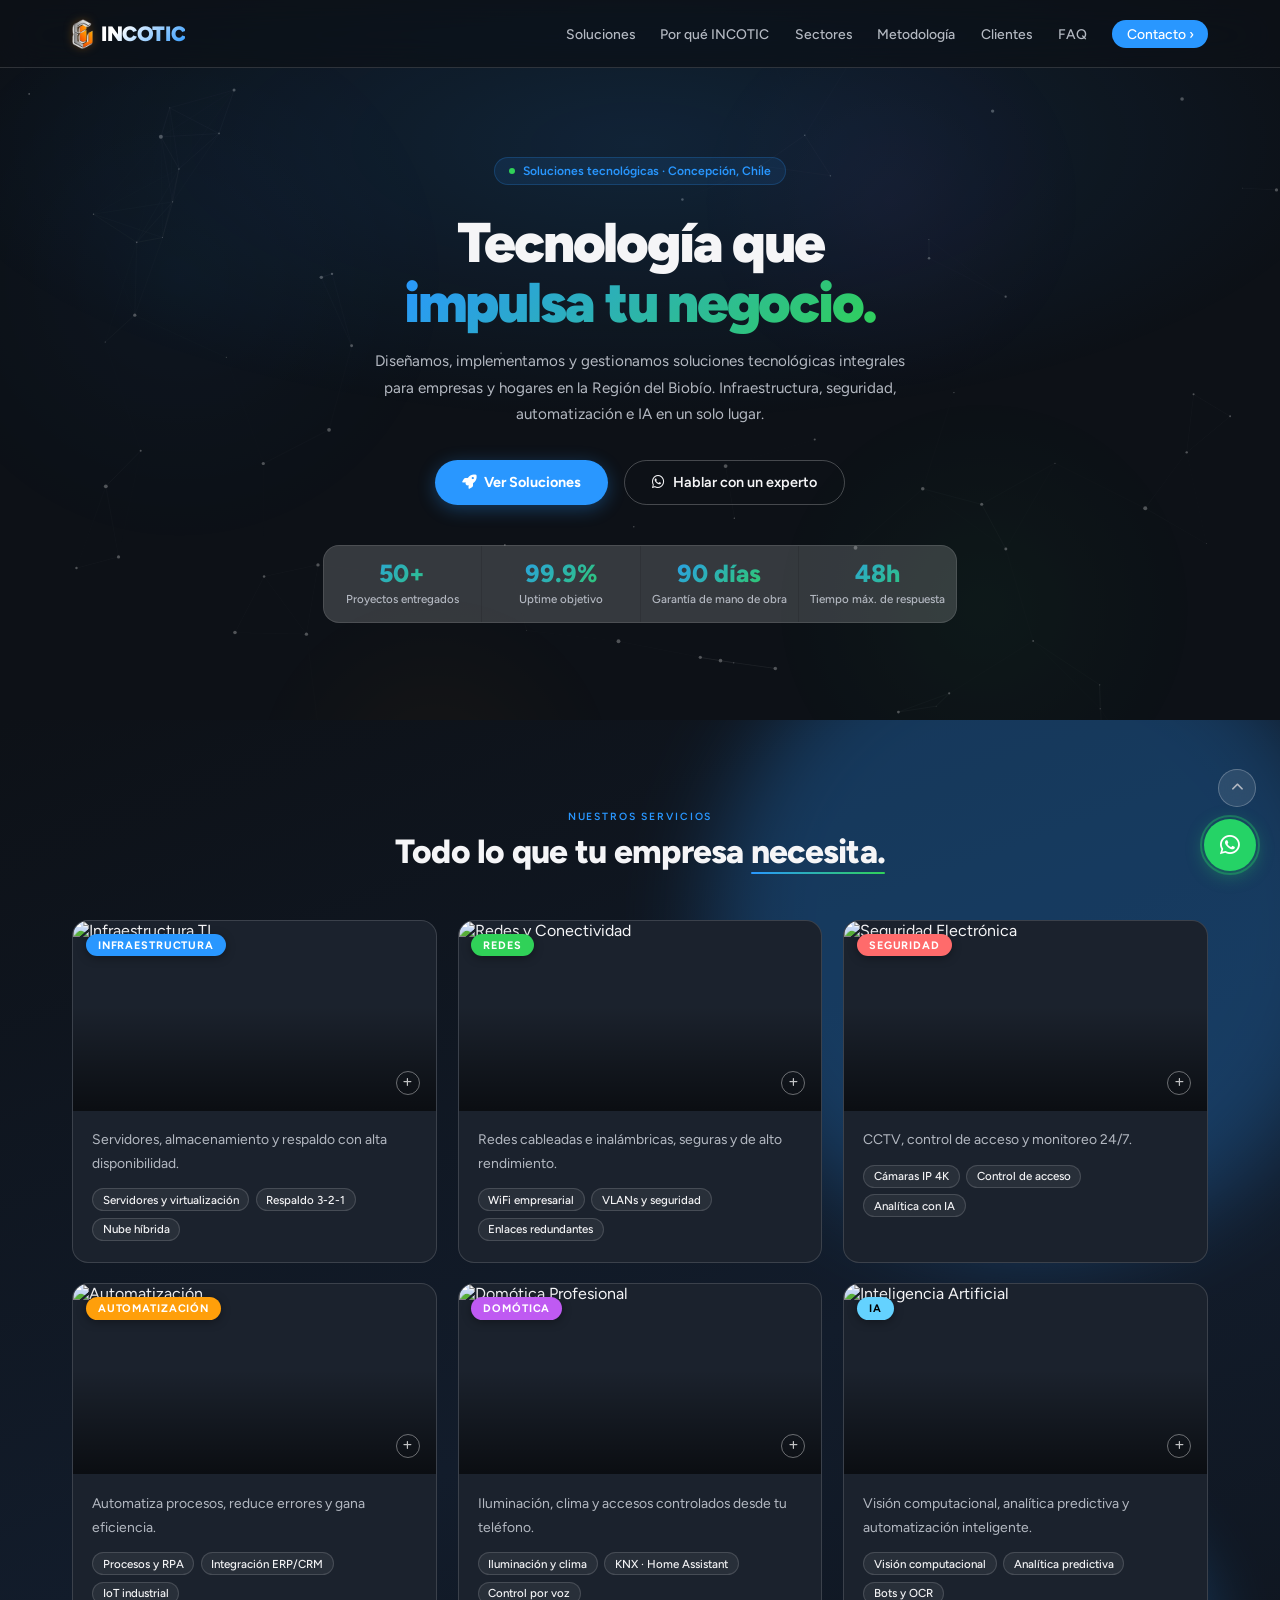
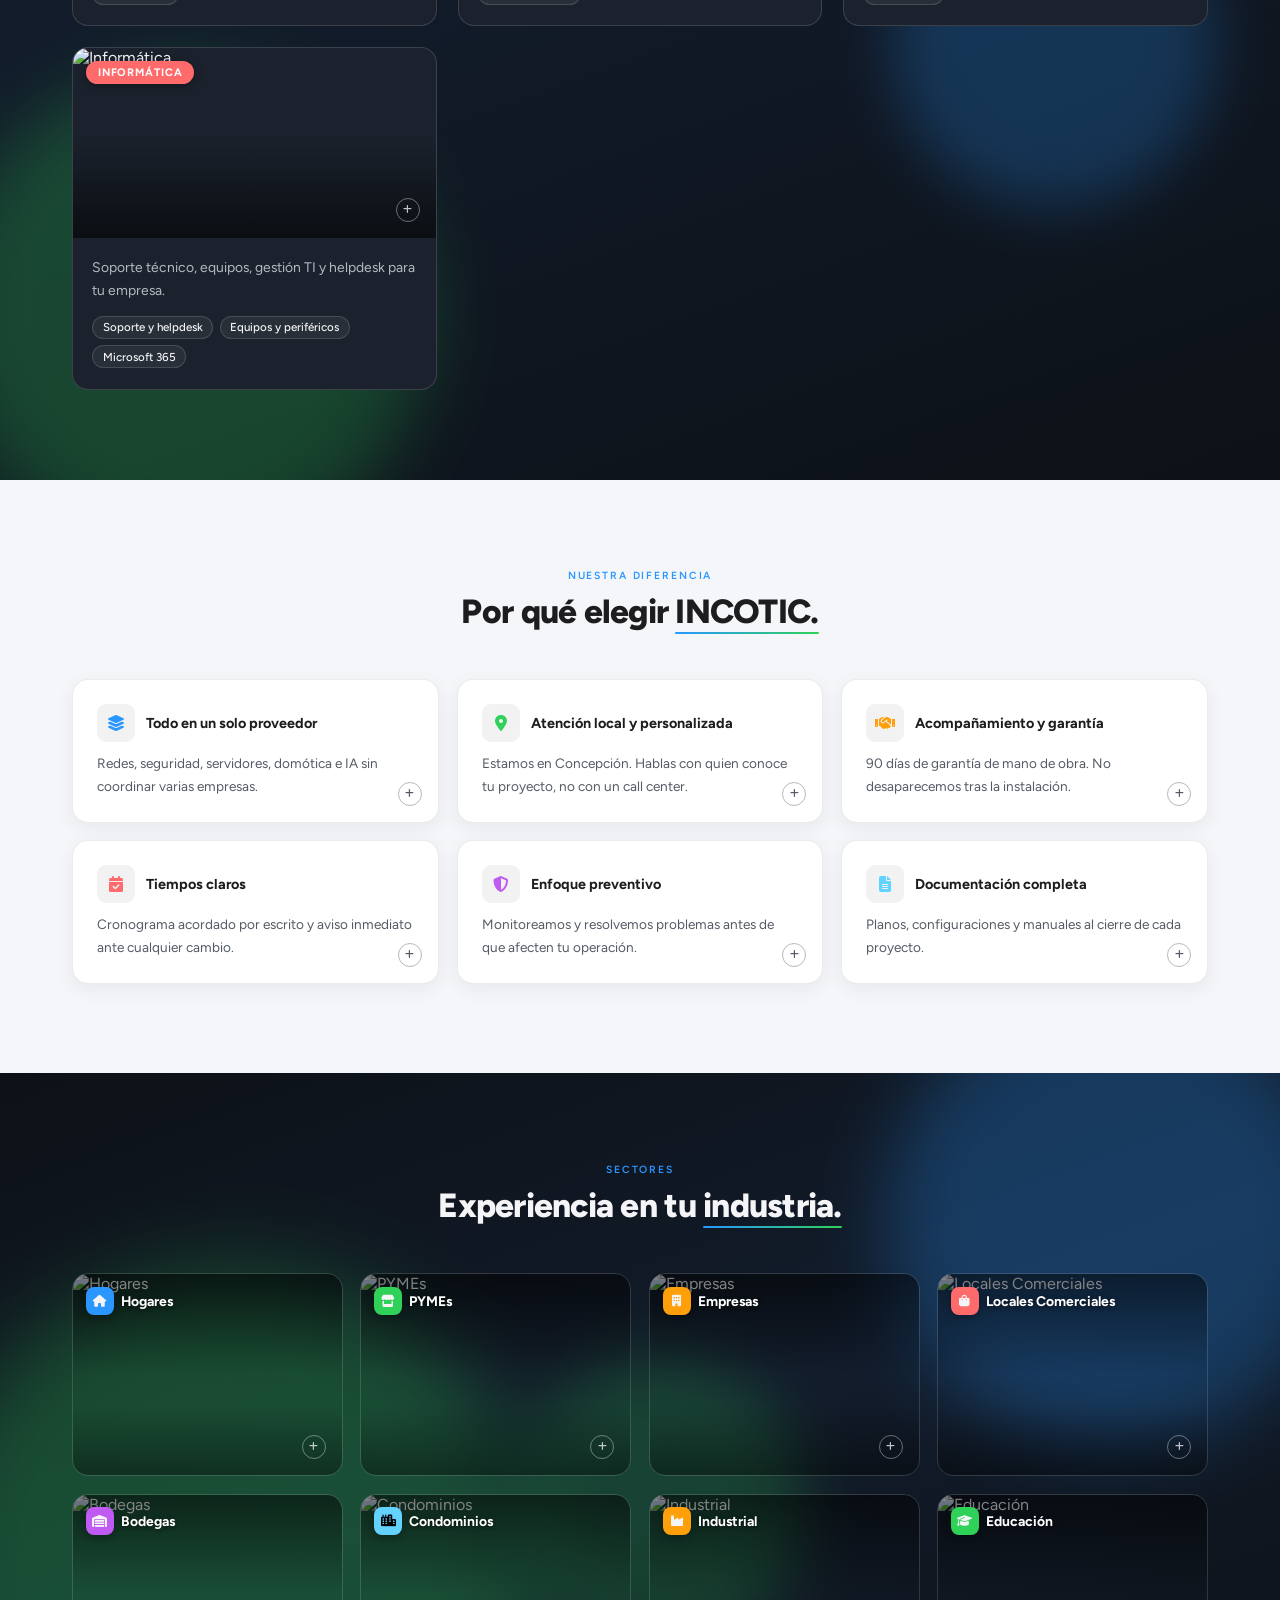
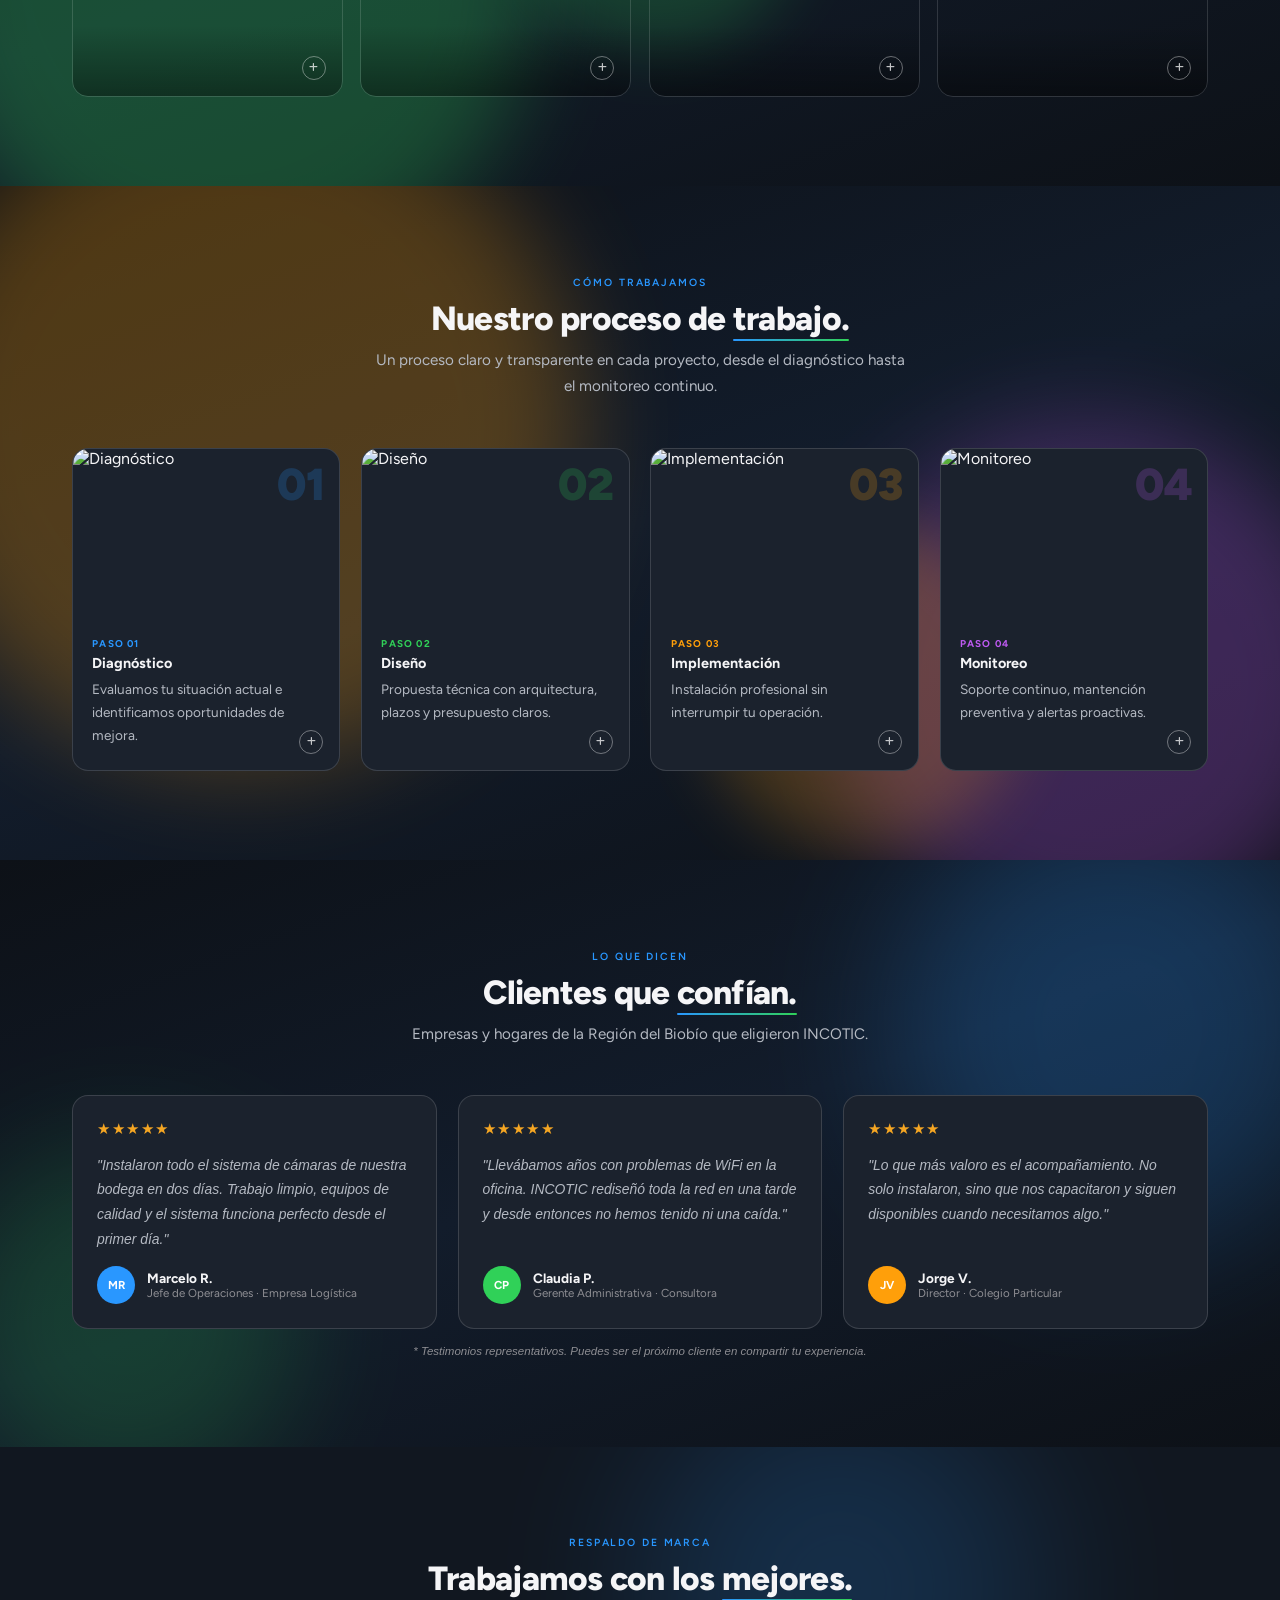
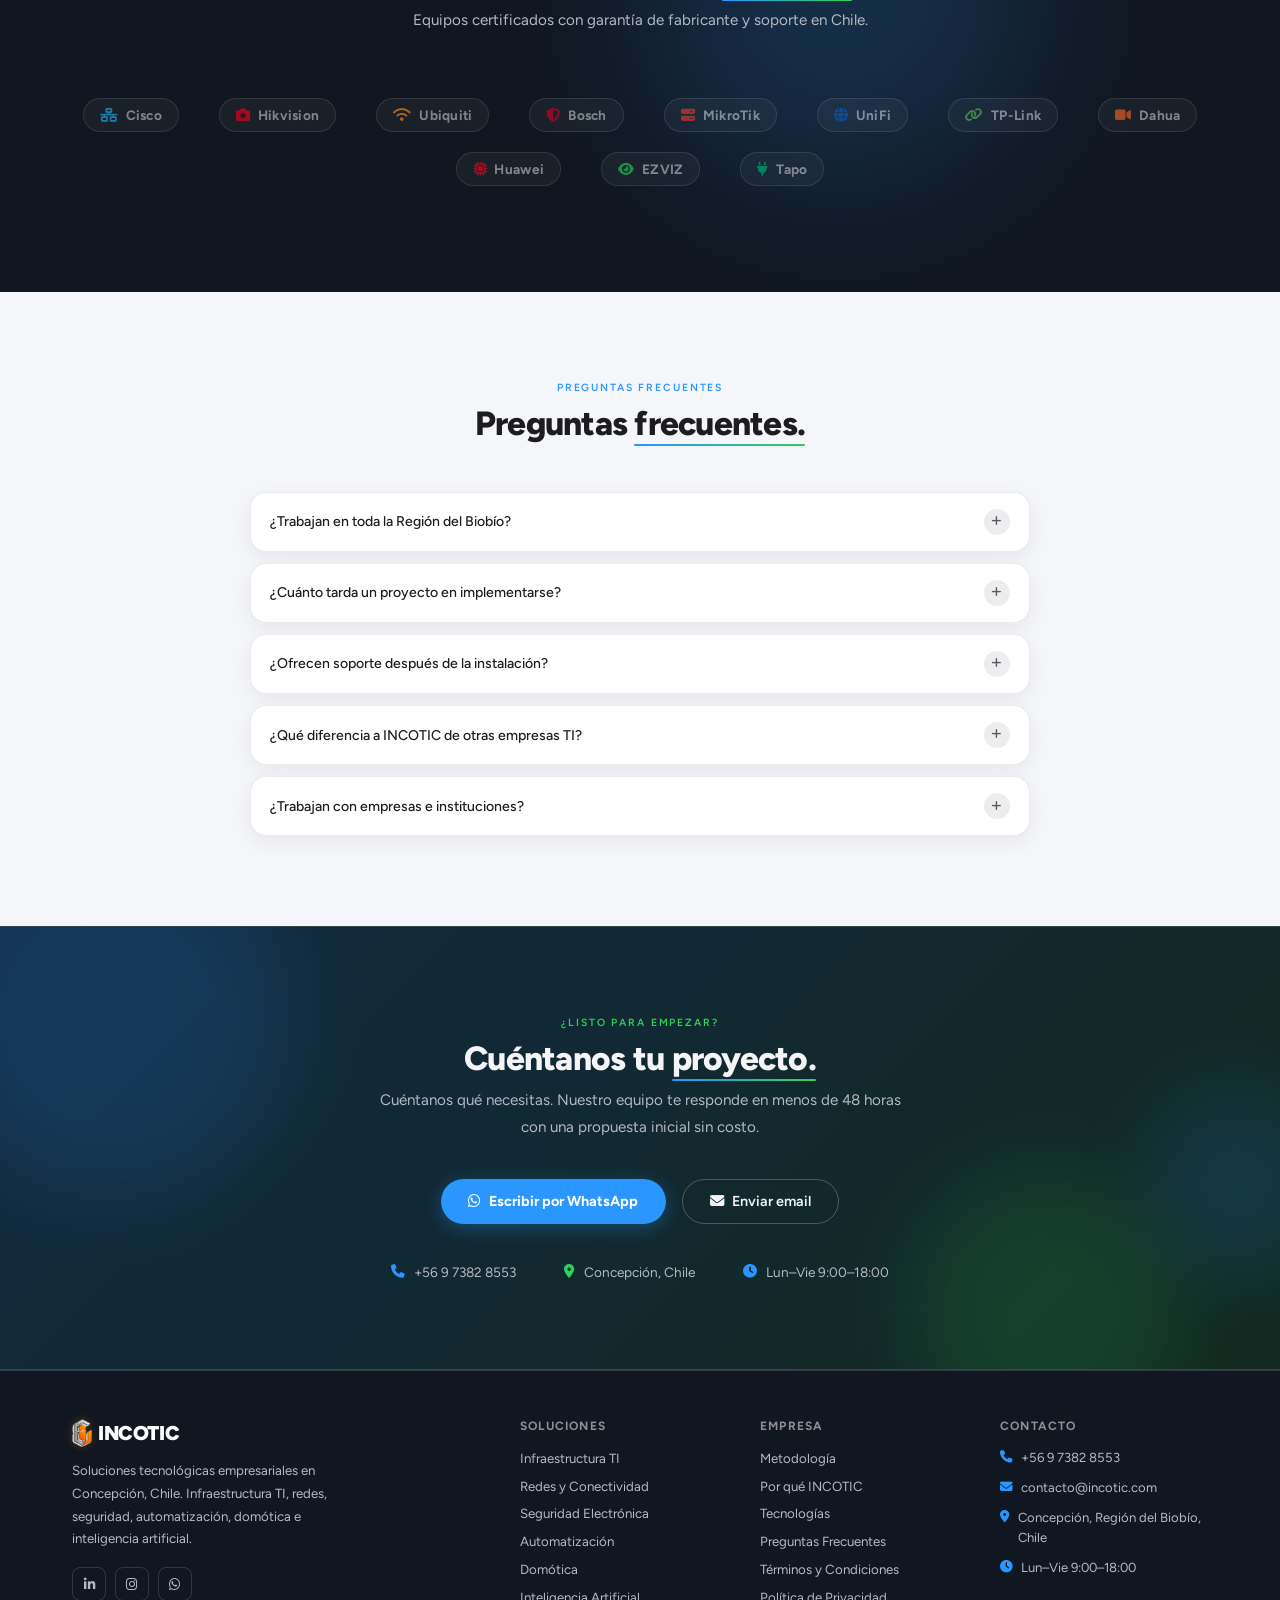
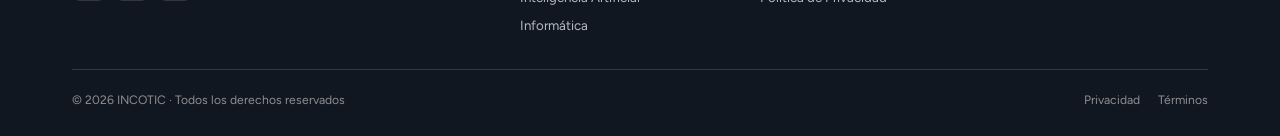
==== commit cb495981: "Aplica tema mixto: oscuro suave + secciones claras (Por qué y FAQ) - Fondo gris azulado (#0d1117) en" ====
--- a/index.html
+++ b/index.html
@@ -68,9 +68,9 @@
 /* ── RESET ── */
 *,*::before,*::after{margin:0;padding:0;box-sizing:border-box}
 :root{
-  --bg:#000;--bg2:#0f0f0f;--bg3:#1a1a1a;
-  --white:#f5f5f7;--grey:#a1a1a6;--grey2:#8e8e93;
-  --line:rgba(255,255,255,.11);--line2:rgba(255,255,255,.2);
+  --bg:#0d1117;--bg2:#111720;--bg3:#1b222d;
+  --white:#f5f5f7;--grey:#b4b9c2;--grey2:#8e8e93;
+  --line:rgba(255,255,255,.14);--line2:rgba(255,255,255,.24);
   --blue:#2997ff;--green:#30d158;
   --W:1200px;--r:16px;--nav-h:68px;
 }
@@ -131,7 +131,7 @@
   position:absolute;border-radius:50%;pointer-events:none;z-index:0;
   animation:blobFloat var(--dur,9s) ease-in-out infinite;
   animation-delay:var(--delay,0s);
-  filter:blur(var(--blur,55px));opacity:calc(var(--op,.4) * .3);
+  filter:blur(var(--blur,55px));opacity:calc(var(--op,.4) * .5);
   width:var(--w,300px);height:var(--w,300px);
   background:var(--clr,var(--blue));
   top:var(--t,auto);left:var(--l,auto);right:var(--ri,auto);bottom:var(--bo,auto);
@@ -147,11 +147,11 @@
 nav{
   position:fixed;top:0;left:0;right:0;z-index:1000;height:var(--nav-h);
   display:flex;align-items:center;
-  background:rgba(0,0,0,.72);backdrop-filter:blur(20px) saturate(180%);
+  background:rgba(13,17,23,.78);backdrop-filter:blur(20px) saturate(180%);
   -webkit-backdrop-filter:blur(20px) saturate(180%);
   border-bottom:1px solid var(--line);transition:background .3s;
 }
-nav.scrolled{background:rgba(0,0,0,.9)}
+nav.scrolled{background:rgba(13,17,23,.92)}
 .nav-inner{
   max-width:var(--W);margin:0 auto;padding:0 clamp(1rem,4vw,2rem);
   width:100%;display:flex;align-items:center;justify-content:space-between;
@@ -258,7 +258,7 @@
 .metric-lbl{font-size:.72rem;color:var(--grey);margin-top:.3rem;font-weight:500;line-height:1.3}
 
 /* ── SOLUCIONES ── */
-#soluciones{background:linear-gradient(160deg,#0a0a0f 0%,rgba(41,151,255,.07) 50%,#0a0a0f 100%)}
+#soluciones{background:linear-gradient(160deg,#0d1117 0%,#121c2b 50%,#0d1117 100%)}
 .solutions-grid{
   display:grid;grid-template-columns:repeat(3,1fr);gap:1.3rem;
 }
@@ -291,8 +291,21 @@
 
 /* ── POR QUÉ INCOTIC (usa .comp-*) ── */
 
+/* ── SECCIONES CLARAS: #por-que y #faq ── */
+#por-que,#faq{background:#f4f6f9;color:#1d1d1f}
+#por-que .sec-blob,#faq .sec-blob{display:none}
+#por-que .sec-title,#faq .sec-title{color:#1d1d1f}
+#por-que .comp-card,#faq .faq-item{background:#fff;border-color:rgba(0,0,0,.08);box-shadow:0 6px 20px rgba(15,23,42,.06)}
+#por-que .comp-card-header h3,#faq .faq-q span{color:#1d1d1f}
+#por-que .comp-card p,#faq .faq-a{color:#555b66;border-color:rgba(0,0,0,.08)}
+#por-que .comp-icon{background:rgba(0,0,0,.05)}
+#por-que .card-plus{border-color:rgba(0,0,0,.28);color:#555b66}
+#por-que .comp-card:hover .card-plus{border-color:#1d1d1f;background:rgba(0,0,0,.06)}
+#faq .faq-q:hover{background:rgba(0,0,0,.03)}
+#faq .faq-icon{background:rgba(0,0,0,.07);color:#555b66}
+
 /* ── SECTORES ── */
-#sectores{background:linear-gradient(160deg,#000 0%,rgba(48,209,88,.07) 50%,#000 100%)}
+#sectores{background:linear-gradient(160deg,#0d1117 0%,#121c2b 50%,#0d1117 100%)}
 .sectors-grid{
   display:grid;grid-template-columns:repeat(4,1fr);gap:1.1rem;
 }
@@ -322,7 +335,7 @@
 .sector-overlay-footer h3{font-size:.87rem;font-weight:700;margin:0;color:#fff;text-shadow:0 1px 4px rgba(0,0,0,.6)}
 
 /* ── METODOLOGÍA ── */
-#metodologia{background:linear-gradient(160deg,#0d0a00 0%,rgba(255,159,10,.07) 50%,#0d0a00 100%)}
+#metodologia{background:linear-gradient(160deg,#0d1117 0%,#121c2b 50%,#0d1117 100%)}
 .meto-grid{
   display:grid;grid-template-columns:repeat(auto-fit,minmax(min(100%,240px),1fr));gap:1.3rem;
 }
@@ -350,7 +363,7 @@
 .meto-body p{font-size:.85rem;font-weight:400;color:var(--grey);line-height:1.7}
 
 /* ── TESTIMONIOS ── */
-#testimonios{background:linear-gradient(160deg,#000 0%,rgba(41,151,255,.06) 50%,#000 100%)}
+#testimonios{background:linear-gradient(160deg,#0d1117 0%,#121c2b 50%,#0d1117 100%)}
 .testi-grid{
   display:grid;grid-template-columns:repeat(auto-fit,minmax(min(100%,280px),1fr));
   gap:1.3rem;margin-bottom:1rem;
@@ -421,7 +434,6 @@
 .partner-pill:hover i{opacity:1}
 
 /* ── FAQ ── */
-#faq{background:linear-gradient(160deg,#000 0%,rgba(48,209,88,.07) 50%,#000 100%)}
 .faq-list{max-width:780px;margin:0 auto;display:flex;flex-direction:column;gap:.7rem}
 .faq-item{
   background:var(--bg3);border-radius:var(--r);
@@ -1054,7 +1066,7 @@
 <!-- ════════════════════════════════
      TESTIMONIOS
 ════════════════════════════════ -->
-<section id="testimonios" style="background:linear-gradient(160deg,#0a0a0f 0%,rgba(41,151,255,.07) 50%,#0a0a0f 100%)">
+<section id="testimonios">
   <div class="sec-blob" style="--clr:#2997ff;--w:450px;--t:-60px;--ri:-60px;--blur:70px;--op:.42;--dur:13s"></div>
   <div class="sec-blob" style="--clr:#30d158;--w:350px;--bo:-50px;--l:-50px;--blur:60px;--op:.38;--dur:9s;--delay:-4s"></div>
   <div class="container">
@@ -1105,7 +1117,7 @@
 <!-- ════════════════════════════════
      PARTNERS / MARCAS
 ════════════════════════════════ -->
-<section id="partners" style="background:var(--bg2)">
+<section id="partners">
   <div class="sec-blob" style="--clr:#2997ff;--w:400px;--t:-60px;--l:50%;--blur:80px;--op:.35;--dur:14s"></div>
   <div class="container">
     <div class="sec-header rv">
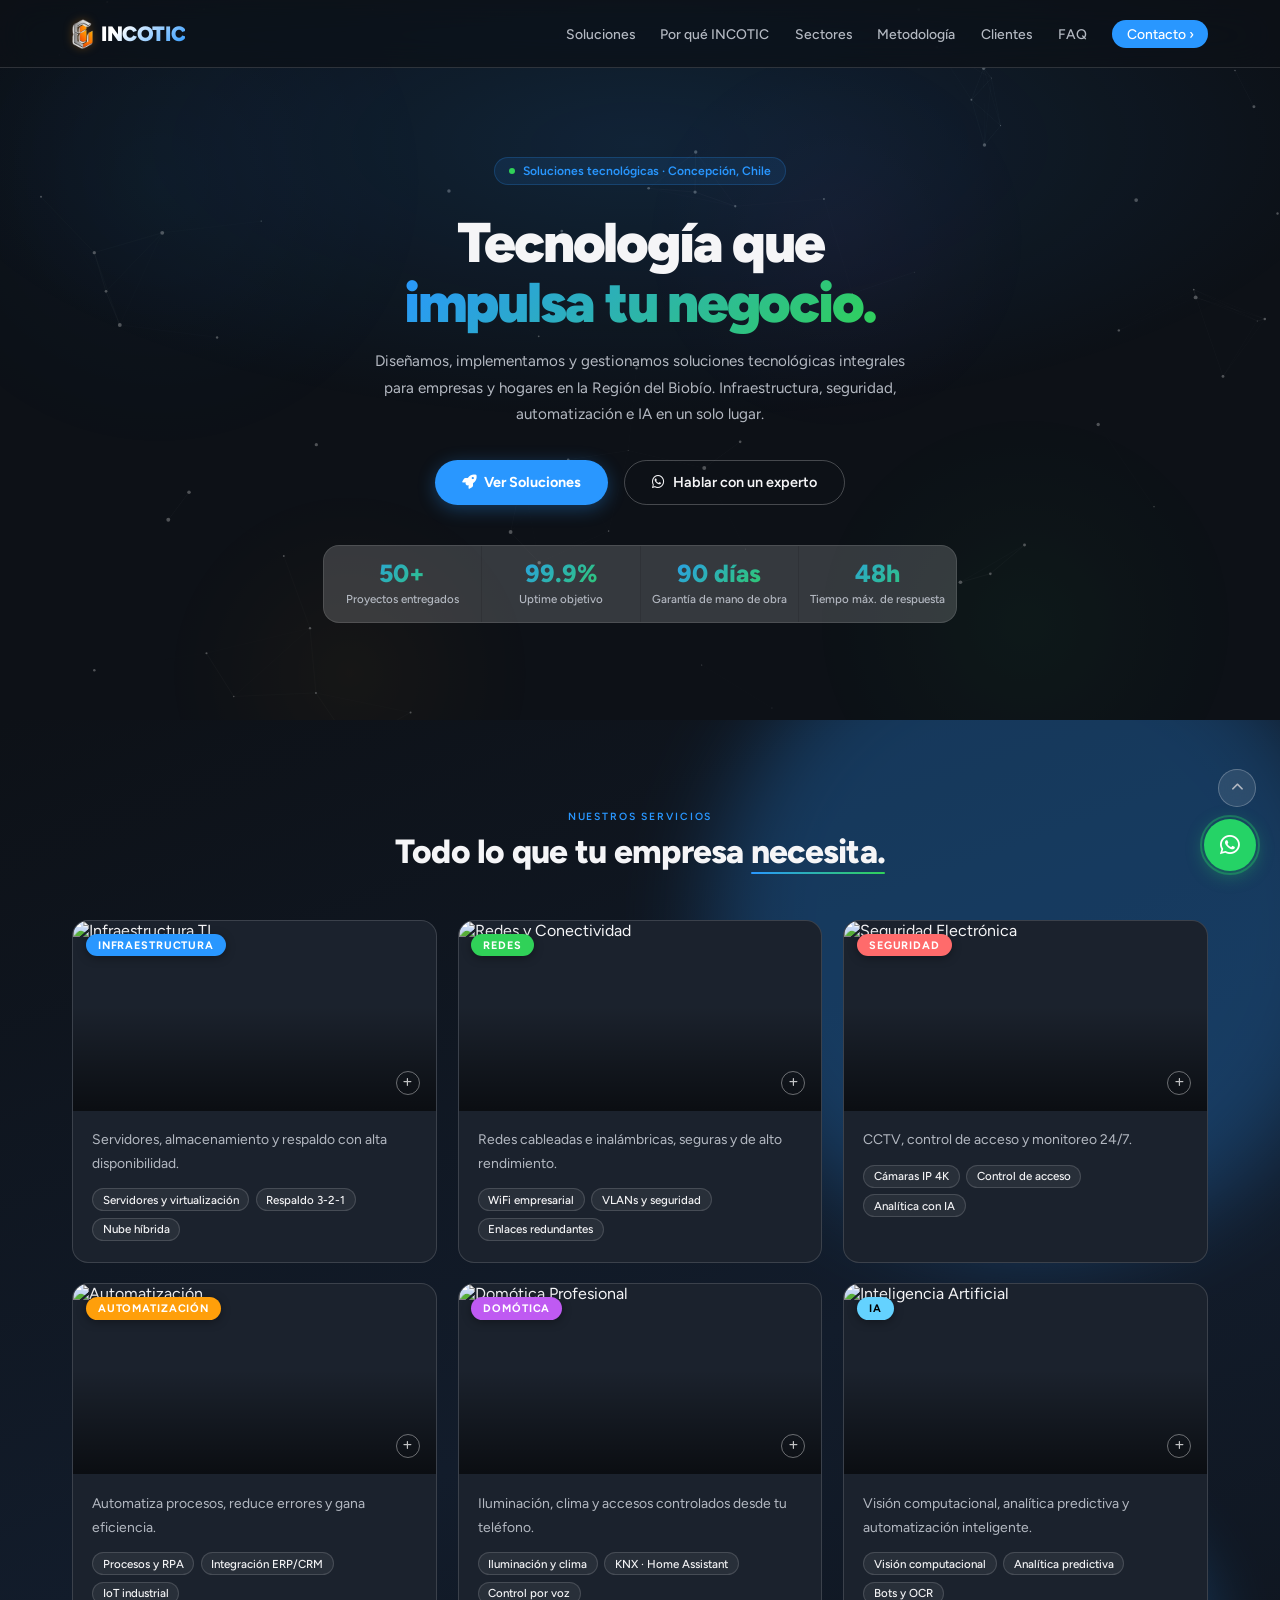
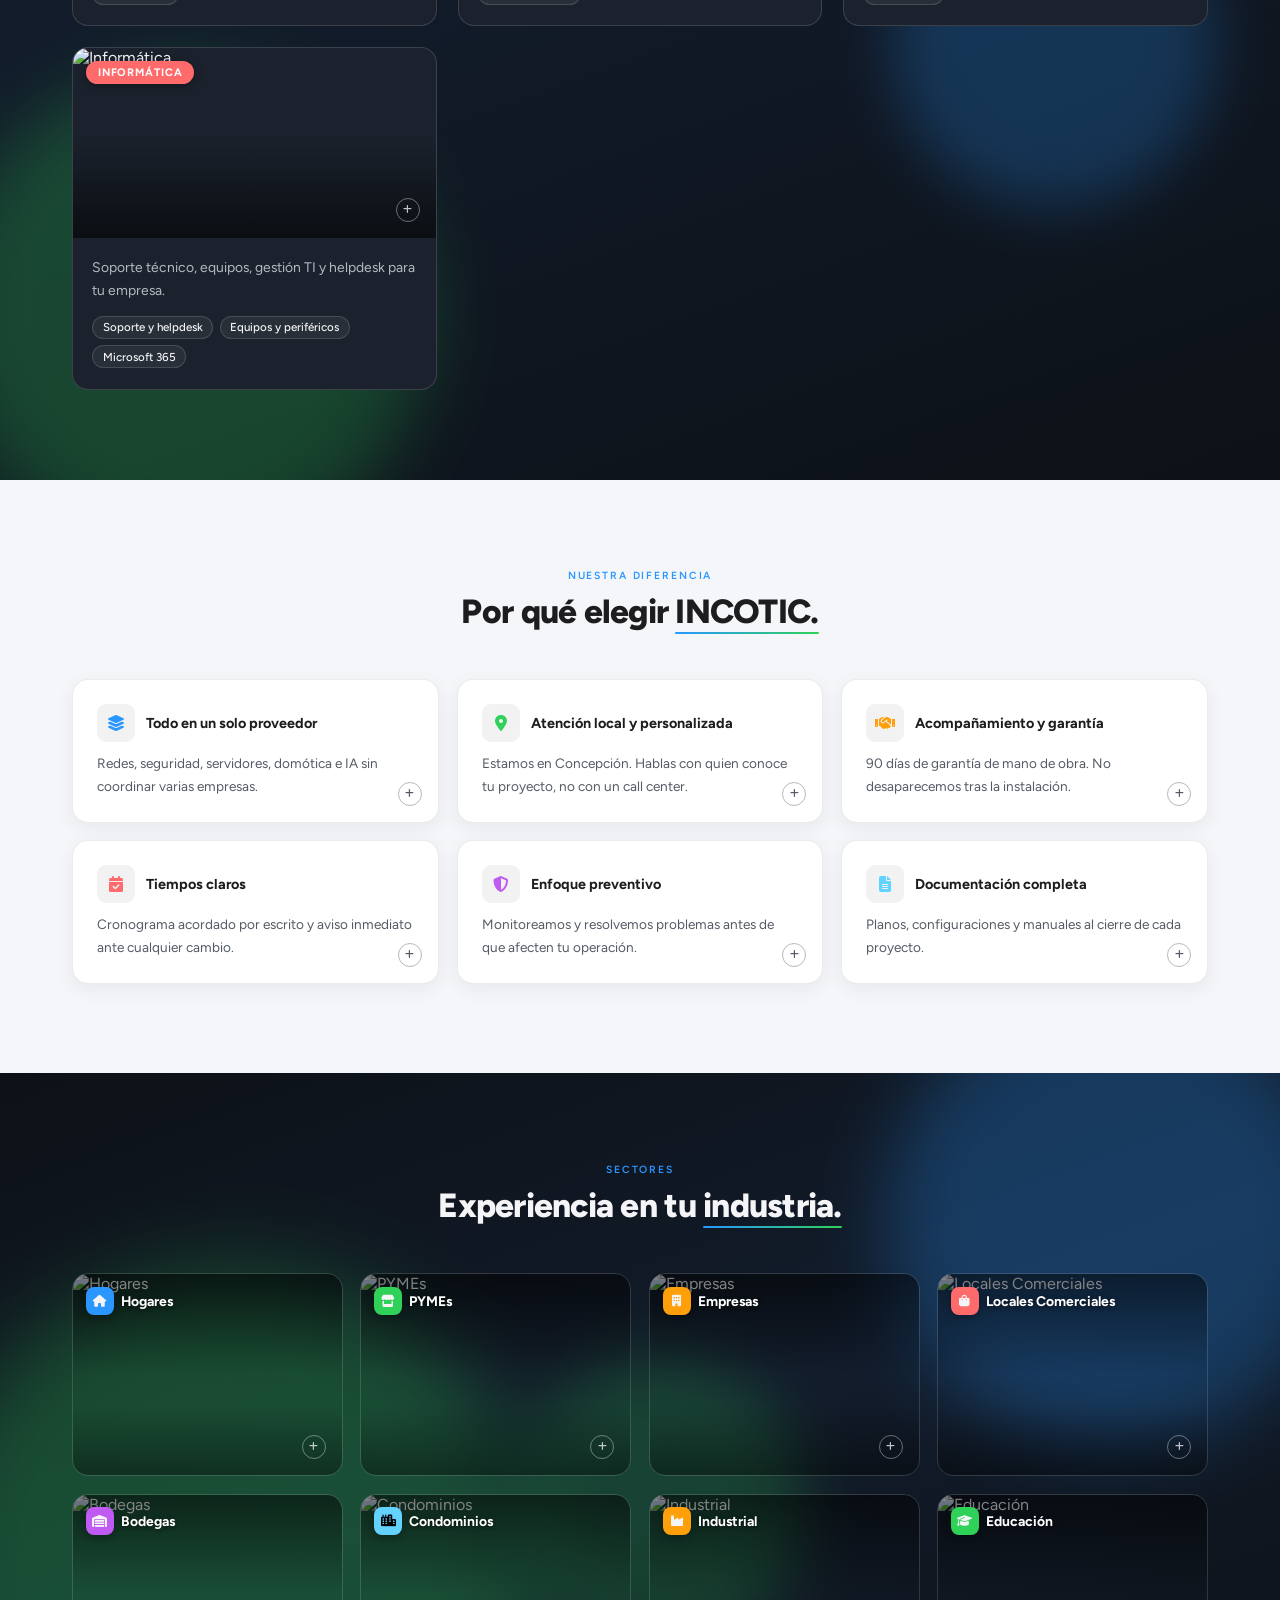
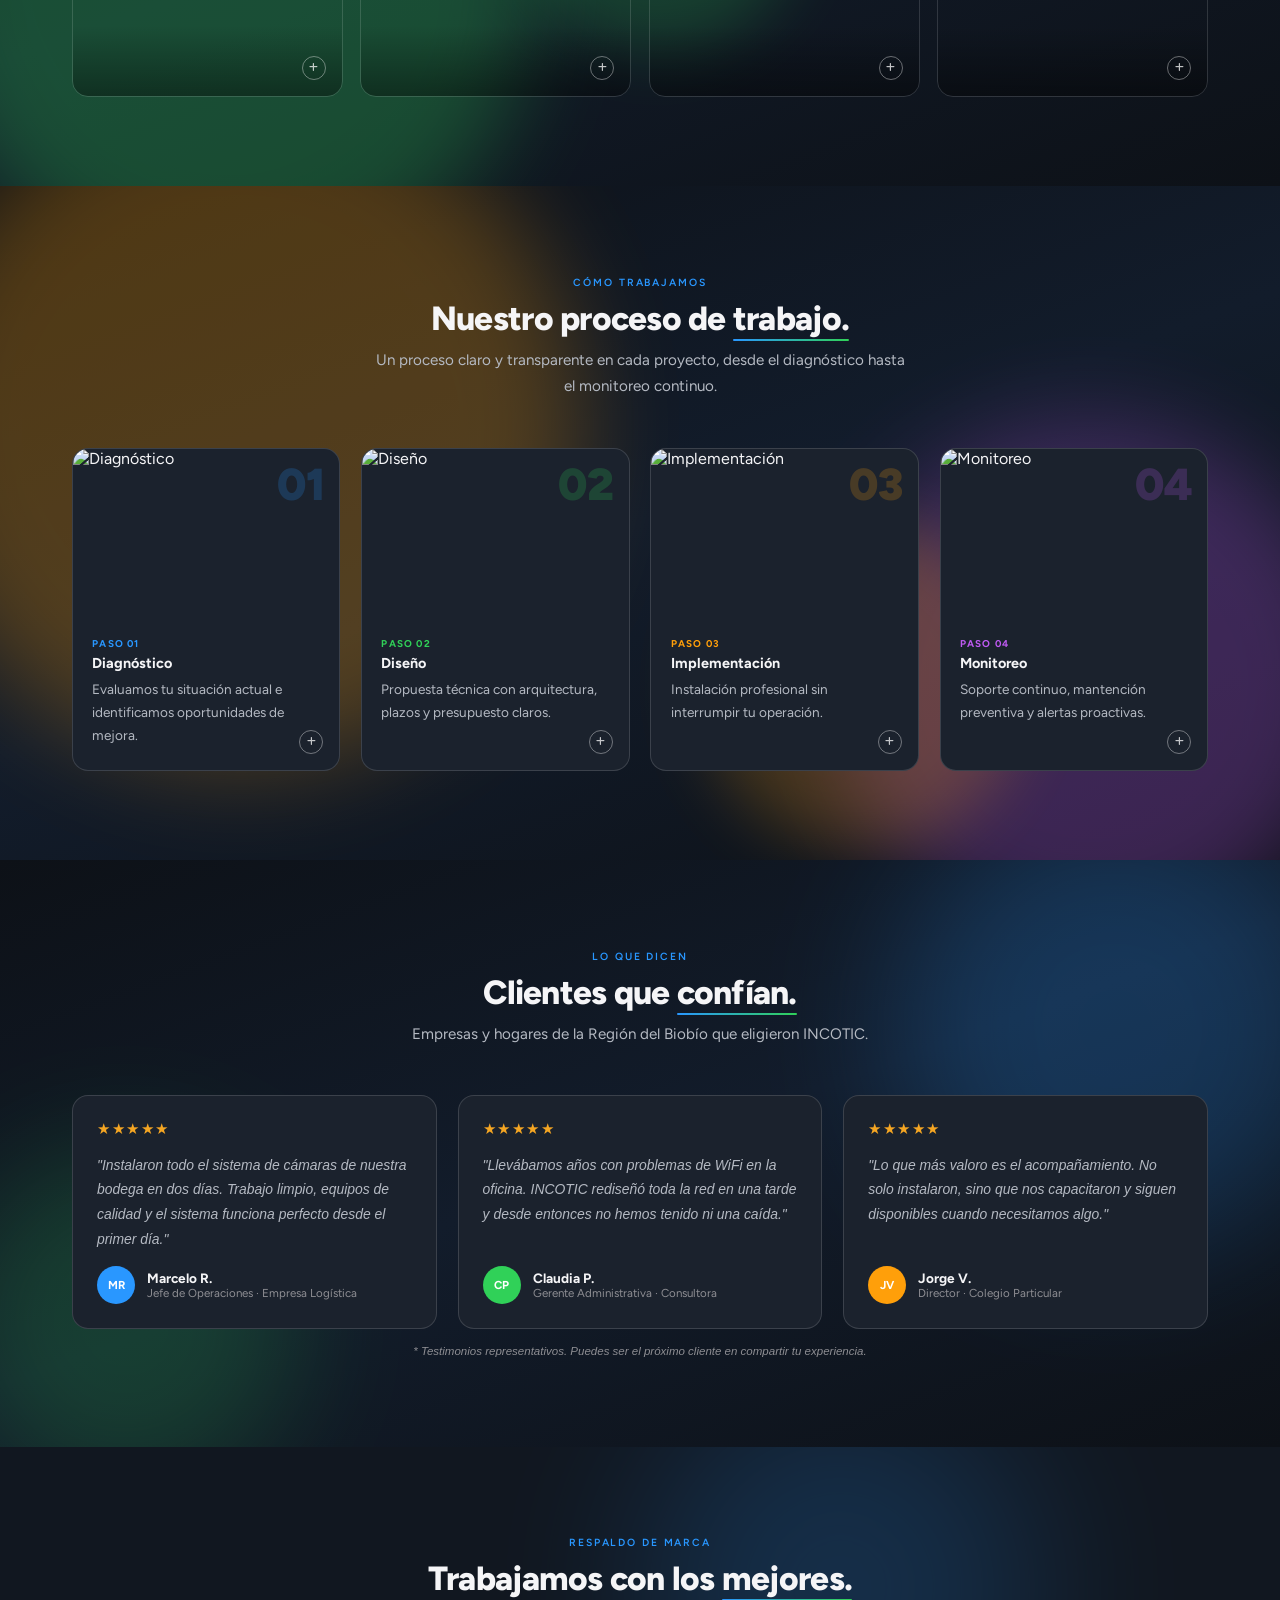
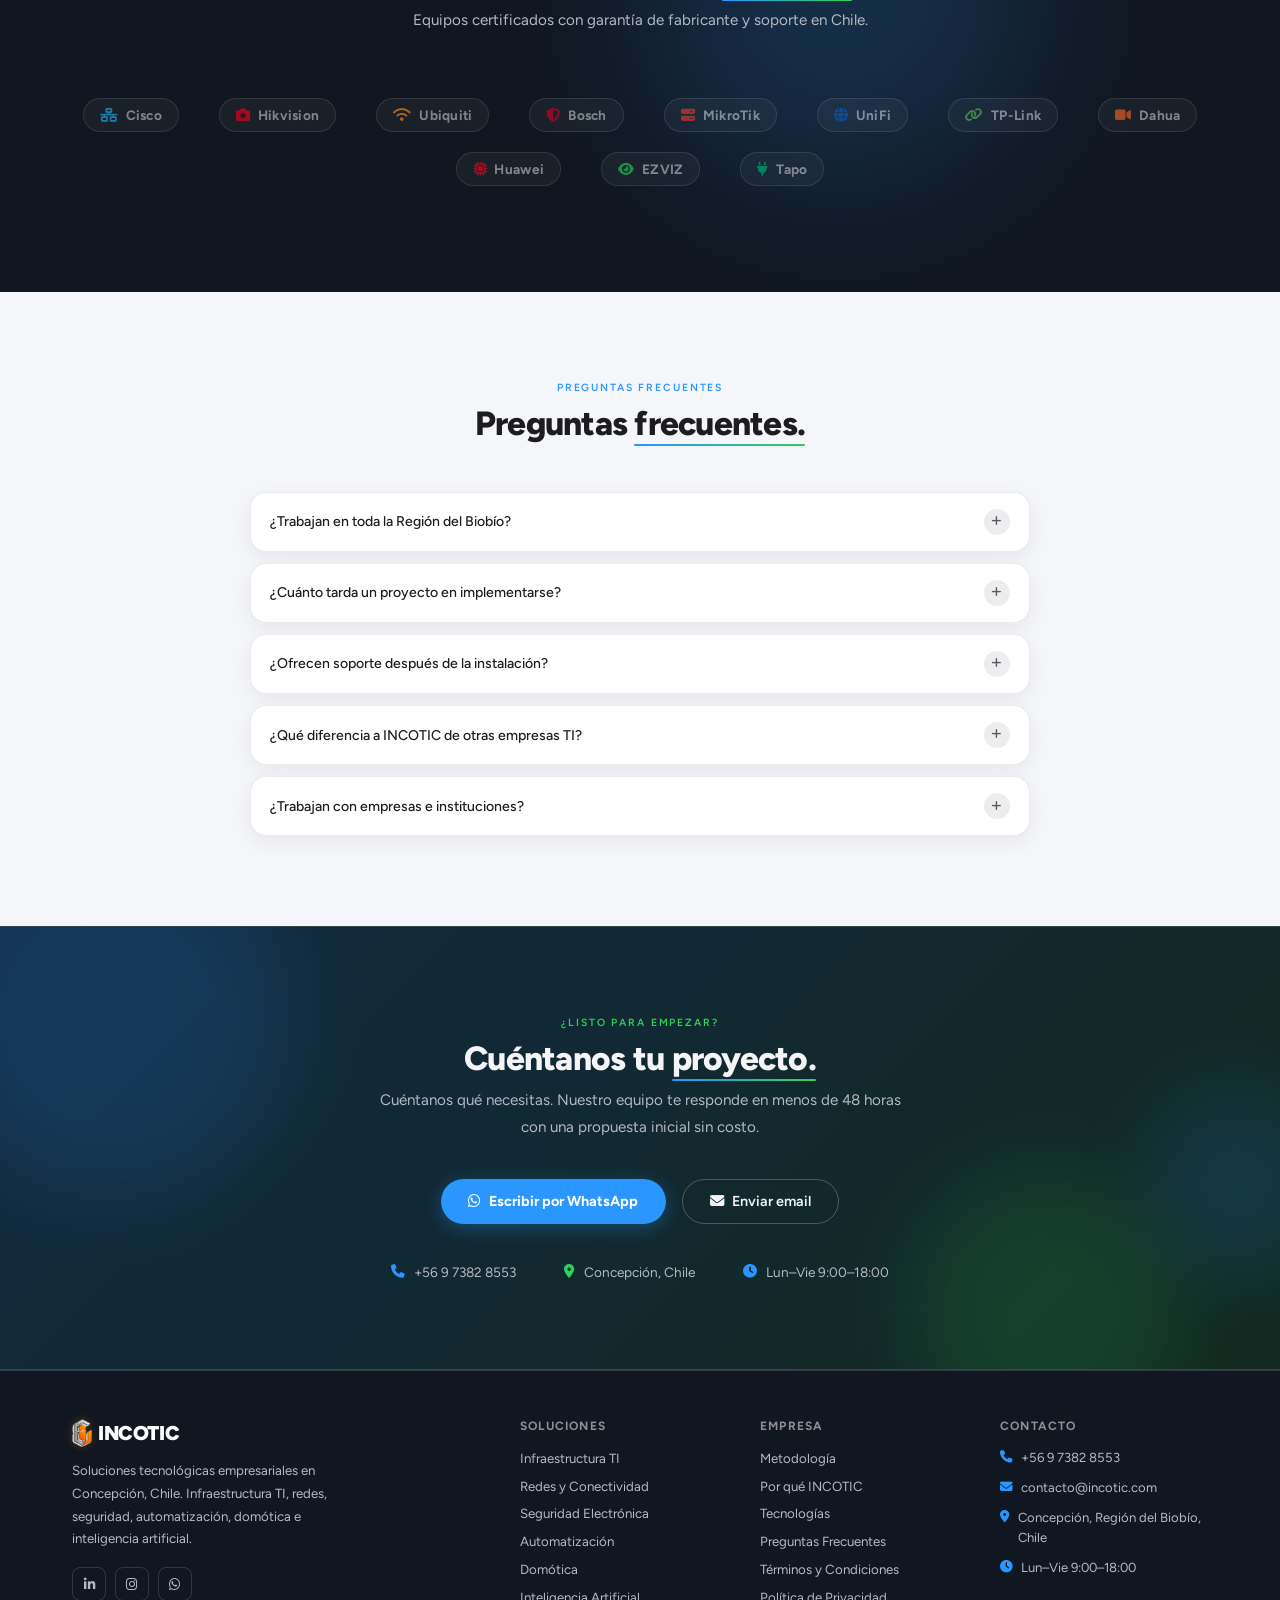
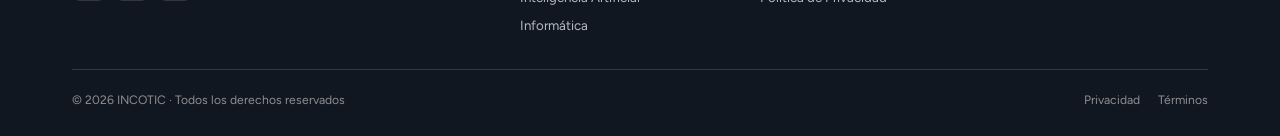
==== commit 472d0331: "Agrega páginas de servicio, accesibilidad y pruebas automáticas Porta lo útil del PR #4 adaptado a G" ====
--- a/index.html
+++ b/index.html
@@ -653,6 +653,10 @@
   .sec-blob{--w:140px!important;--blur:22px!important;--op:.2!important}
 }
 
+/* saltar al contenido */
+.skip{position:absolute;left:1rem;top:-5rem;z-index:10000;background:#fff;color:#111;padding:.6rem 1rem;border-radius:8px;font-weight:600}
+.skip:focus{top:.6rem}
+
 /* foco de teclado */
 [role="button"]:focus-visible,a:focus-visible,button:focus-visible{outline:2px solid var(--blue);outline-offset:3px}
 
@@ -671,6 +675,7 @@
 </style>
 </head>
 <body>
+<a href="#inicio" class="skip">Saltar al contenido</a>
 <!-- Scroll progress -->
 <div id="sp"></div>
 
@@ -712,6 +717,7 @@
 <!-- ════════════════════════════════
      HERO
 ════════════════════════════════ -->
+<main id="contenido">
 <section id="inicio">
   <div class="container">
     <div class="hero-inner rv">
@@ -1256,6 +1262,8 @@
   </div>
 </section>
 
+</main>
+
 <!-- ════════════════════════════════
      FOOTER
 ════════════════════════════════ -->
@@ -1274,13 +1282,13 @@
       <div class="footer-col">
         <h4>Soluciones</h4>
         <ul>
-          <li><a href="#soluciones" onclick="openModal('infra-ti')">Infraestructura TI</a></li>
-          <li><a href="#soluciones" onclick="openModal('redes')">Redes y Conectividad</a></li>
-          <li><a href="#soluciones" onclick="openModal('seguridad')">Seguridad Electrónica</a></li>
-          <li><a href="#soluciones" onclick="openModal('automatizacion')">Automatización</a></li>
-          <li><a href="#soluciones" onclick="openModal('domotica')">Domótica</a></li>
-          <li><a href="#soluciones" onclick="openModal('ia')">Inteligencia Artificial</a></li>
-          <li><a href="#soluciones" onclick="openModal('informatica')">Informática</a></li>
+          <li><a href="servicios/infraestructura-ti.html">Infraestructura TI</a></li>
+          <li><a href="servicios/redes-y-conectividad.html">Redes y Conectividad</a></li>
+          <li><a href="servicios/seguridad-electronica.html">Seguridad Electrónica</a></li>
+          <li><a href="servicios/automatizacion.html">Automatización</a></li>
+          <li><a href="servicios/domotica.html">Domótica</a></li>
+          <li><a href="servicios/inteligencia-artificial.html">Inteligencia Artificial</a></li>
+          <li><a href="servicios/informatica.html">Informática</a></li>
         </ul>
       </div>
       <div class="footer-col">
@@ -1413,8 +1421,8 @@
 function toggleFaq(btn){
   var item=btn.parentElement;
   var wasOpen=item.classList.contains('open');
-  document.querySelectorAll('.faq-item.open').forEach(function(i){i.classList.remove('open')});
-  if(!wasOpen)item.classList.add('open');
+  document.querySelectorAll('.faq-item.open').forEach(function(i){i.classList.remove('open');i.querySelector('.faq-q').setAttribute('aria-expanded','false');});
+  if(!wasOpen){item.classList.add('open');btn.setAttribute('aria-expanded','true');}
 }
 
 /* ── Canvas particles + orbs ── */
@@ -1550,6 +1558,7 @@
 'privacidad':{icon:'fas fa-user-shield',title:'Política de Privacidad y Protección de Datos',body:'<p style="font-size:.78rem;color:var(--blue);font-weight:700;letter-spacing:1px;text-transform:uppercase;margin-bottom:1.2rem">INCOTIC &nbsp;|&nbsp; Última actualización: enero de 2025</p><h3>1. Responsable del Tratamiento</h3><p><strong>INCOTIC</strong>, domiciliada en Concepción, Región del Biobío, Chile, es responsable del tratamiento de los datos personales recopilados a través de su sitio web y en el desarrollo de sus servicios.</p><h3>2. Datos que Recopilamos</h3><p>Únicamente los necesarios para la prestación del servicio: (i) identificación: nombre, RUT, cargo y empresa; (ii) contacto: teléfono, email y dirección; (iii) técnicos: información de infraestructura para la prestación del servicio; (iv) navegación: IP y cookies analíticas.</p><h3>3. Finalidad del Tratamiento</h3><p>Exclusivamente para: gestión y facturación de servicios contratados, comunicaciones del proyecto, envío de información comercial (con consentimiento expreso) y cumplimiento de obligaciones legales.</p><h3>4. Derechos del Titular</h3><p>El titular tiene derecho a acceder, rectificar, suprimir u oponerse al tratamiento de sus datos personales. Para ejercer estos derechos, enviar solicitud escrita a <strong>'+EMAIL+'</strong>.</p><h3>5. Conservación y Seguridad</h3><p>Los datos se conservarán el tiempo necesario para cumplir las finalidades descritas y las obligaciones legales aplicables. INCOTIC implementa medidas técnicas y organizativas para garantizar su seguridad.</p><h3>6. Contacto</h3><p>Para consultas sobre protección de datos: <strong>'+EMAIL+'</strong> | Concepción, Chile.</p>'}
 };
 
+var SERVICE_PAGES={'infra-ti':'infraestructura-ti','redes':'redes-y-conectividad','seguridad':'seguridad-electronica','automatizacion':'automatizacion','domotica':'domotica','ia':'inteligencia-artificial','informatica':'informatica'};
 var lastFocus=null;
 function openModal(id){
   var d=MD[id];
@@ -1564,7 +1573,9 @@
     +'<h2><i class="'+d.icon+'"></i> '+d.title+'</h2>'
     +'<button class="close-btn" aria-label="Cerrar" onclick="closeModal()">'
     +'<i class="fas fa-xmark"></i></button></div>'
-    +'<div class="modal-body">'+d.body+'</div></div>';
+    +'<div class="modal-body">'+d.body
+    +(SERVICE_PAGES[id]?'<p style="margin-top:1rem"><a href="servicios/'+SERVICE_PAGES[id]+'.html" style="color:var(--blue);font-weight:600">Ver página completa del servicio →</a></p>':'')
+    +'</div></div>';
   document.body.appendChild(el);
   document.body.style.overflow='hidden';
   el.querySelector('.close-btn').focus();
@@ -1599,6 +1610,7 @@
 /* ── Teclado: elementos con onclick que no son enlaces ni botones ── */
 document.querySelectorAll('div[onclick]').forEach(function(el){
   el.setAttribute('tabindex','0');el.setAttribute('role','button');
+  if(el.classList.contains('faq-q'))el.setAttribute('aria-expanded','false');
   el.addEventListener('keydown',function(e){
     if(e.key==='Enter'||e.key===' '){e.preventDefault();el.click();}
   });
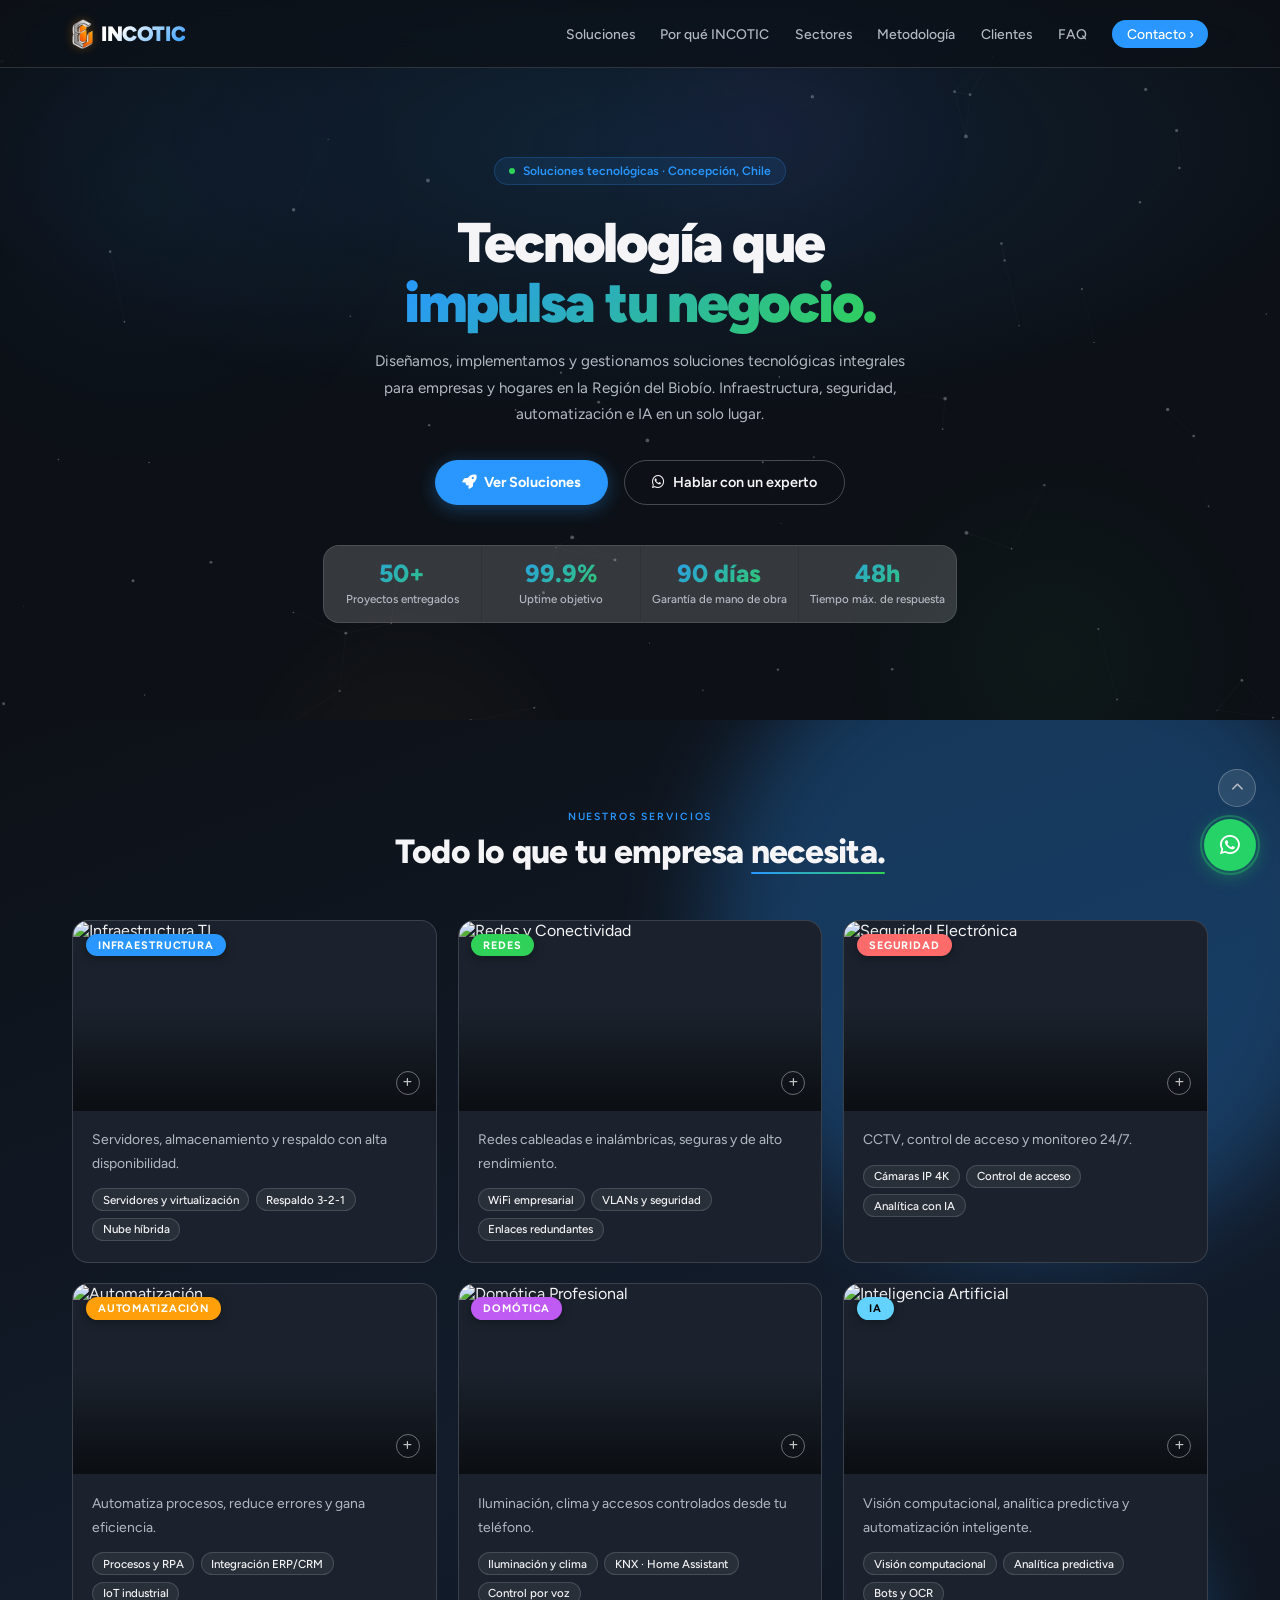
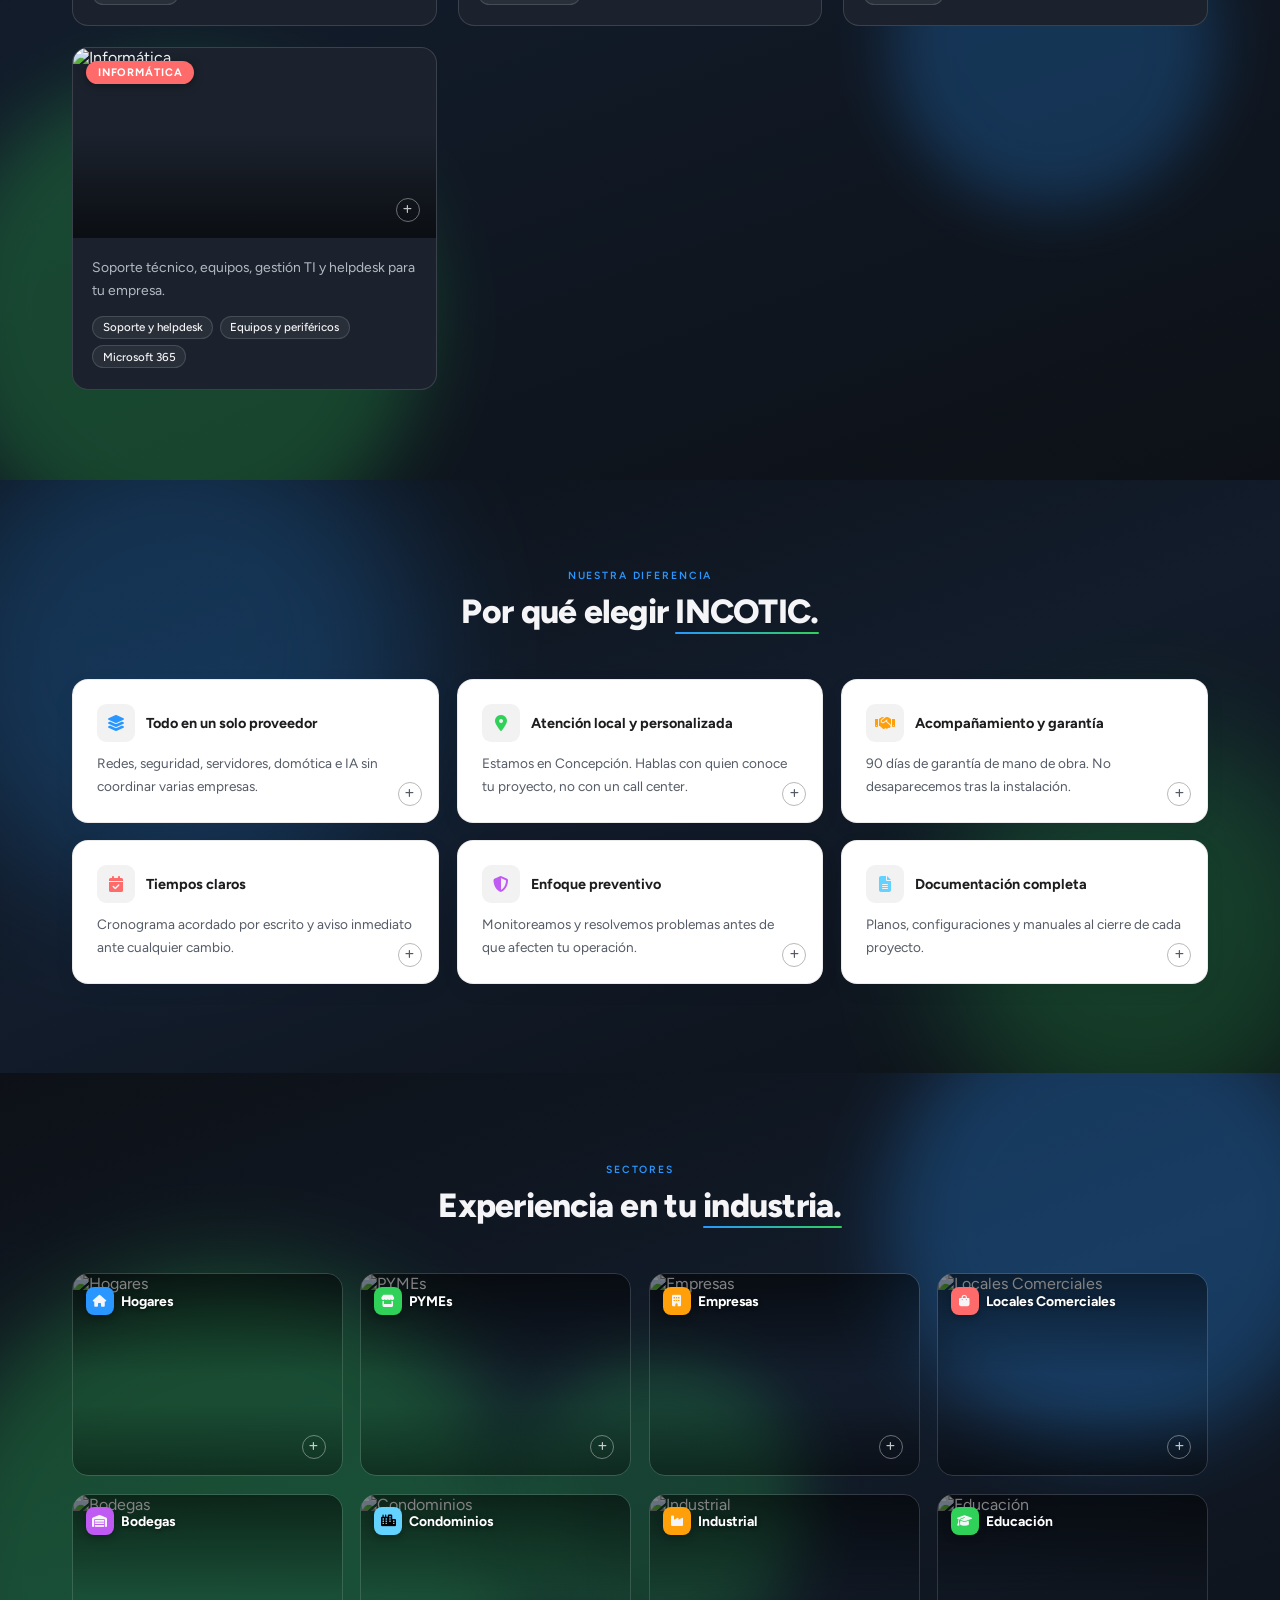
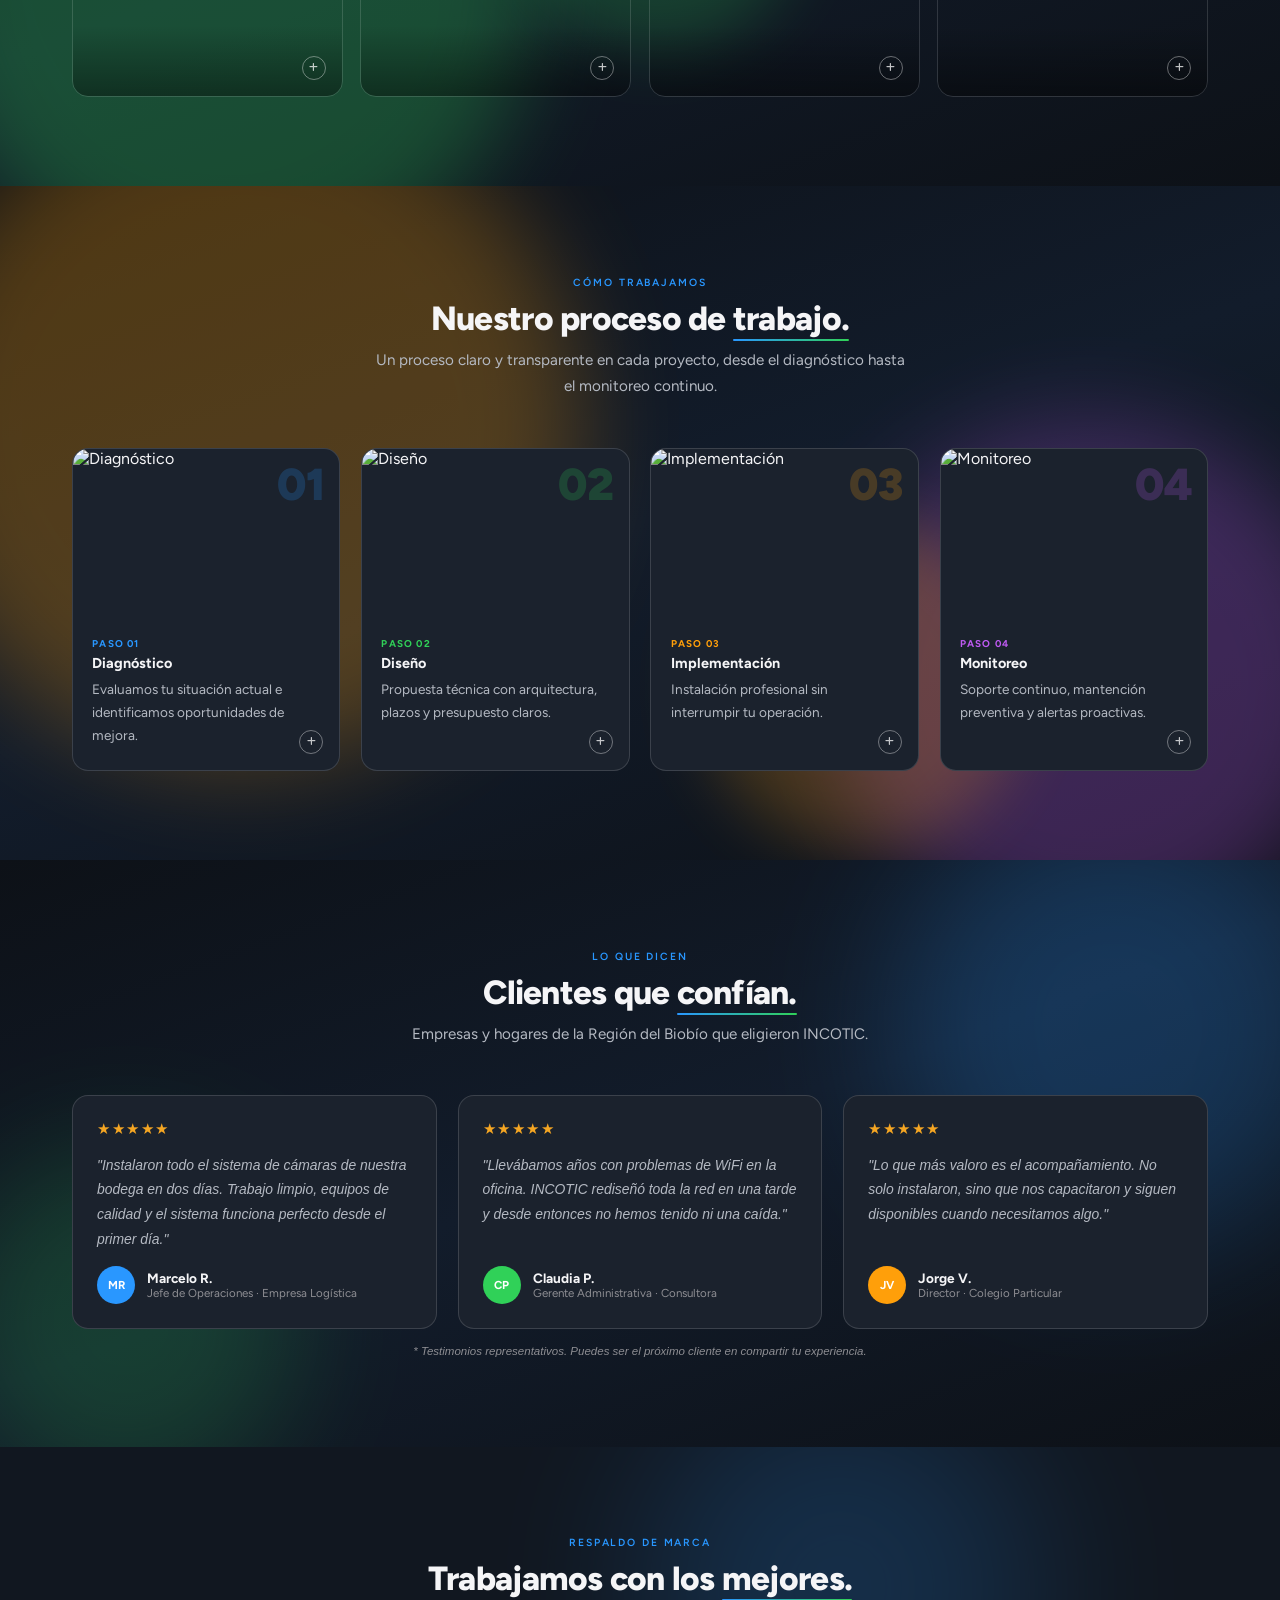
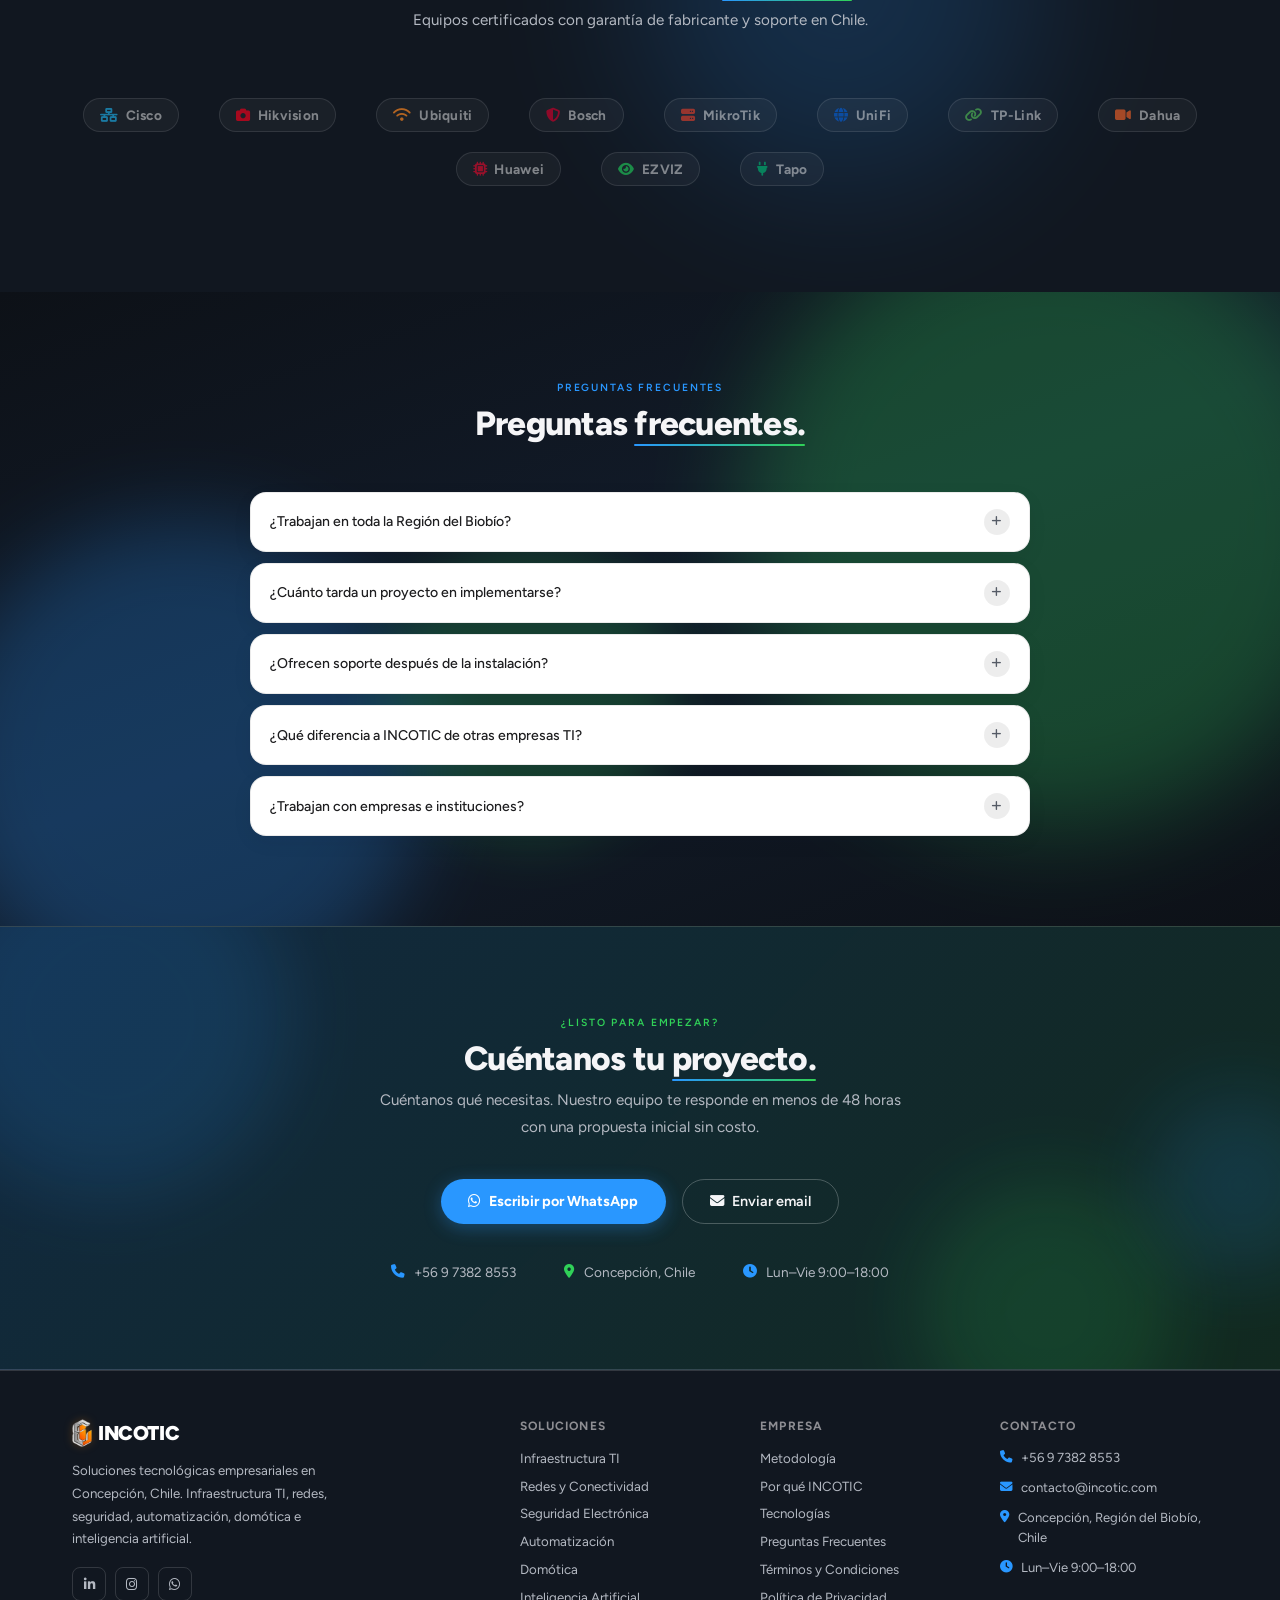
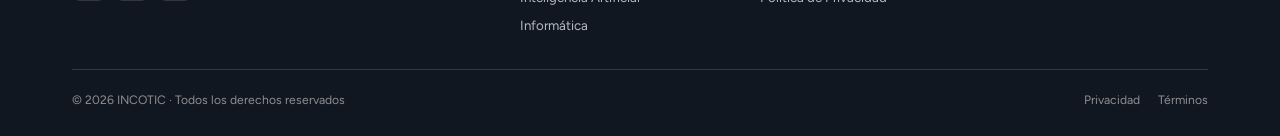
==== commit bf5ea37c: "Secciones Por qué y FAQ: fondo oscuro, solo tarjetas claras Co-Authored-By: Claude Opus 5.5 <noreply" ====
--- a/index.html
+++ b/index.html
@@ -291,10 +291,8 @@
 
 /* ── POR QUÉ INCOTIC (usa .comp-*) ── */
 
-/* ── SECCIONES CLARAS: #por-que y #faq ── */
-#por-que,#faq{background:#f4f6f9;color:#1d1d1f}
-#por-que .sec-blob,#faq .sec-blob{display:none}
-#por-que .sec-title,#faq .sec-title{color:#1d1d1f}
+/* ── TARJETAS CLARAS en #por-que y #faq (el fondo de la sección sigue oscuro) ── */
+#por-que,#faq{background:linear-gradient(160deg,#0d1117 0%,#121c2b 50%,#0d1117 100%)}
 #por-que .comp-card,#faq .faq-item{background:#fff;border-color:rgba(0,0,0,.08);box-shadow:0 6px 20px rgba(15,23,42,.06)}
 #por-que .comp-card-header h3,#faq .faq-q span{color:#1d1d1f}
 #por-que .comp-card p,#faq .faq-a{color:#555b66;border-color:rgba(0,0,0,.08)}
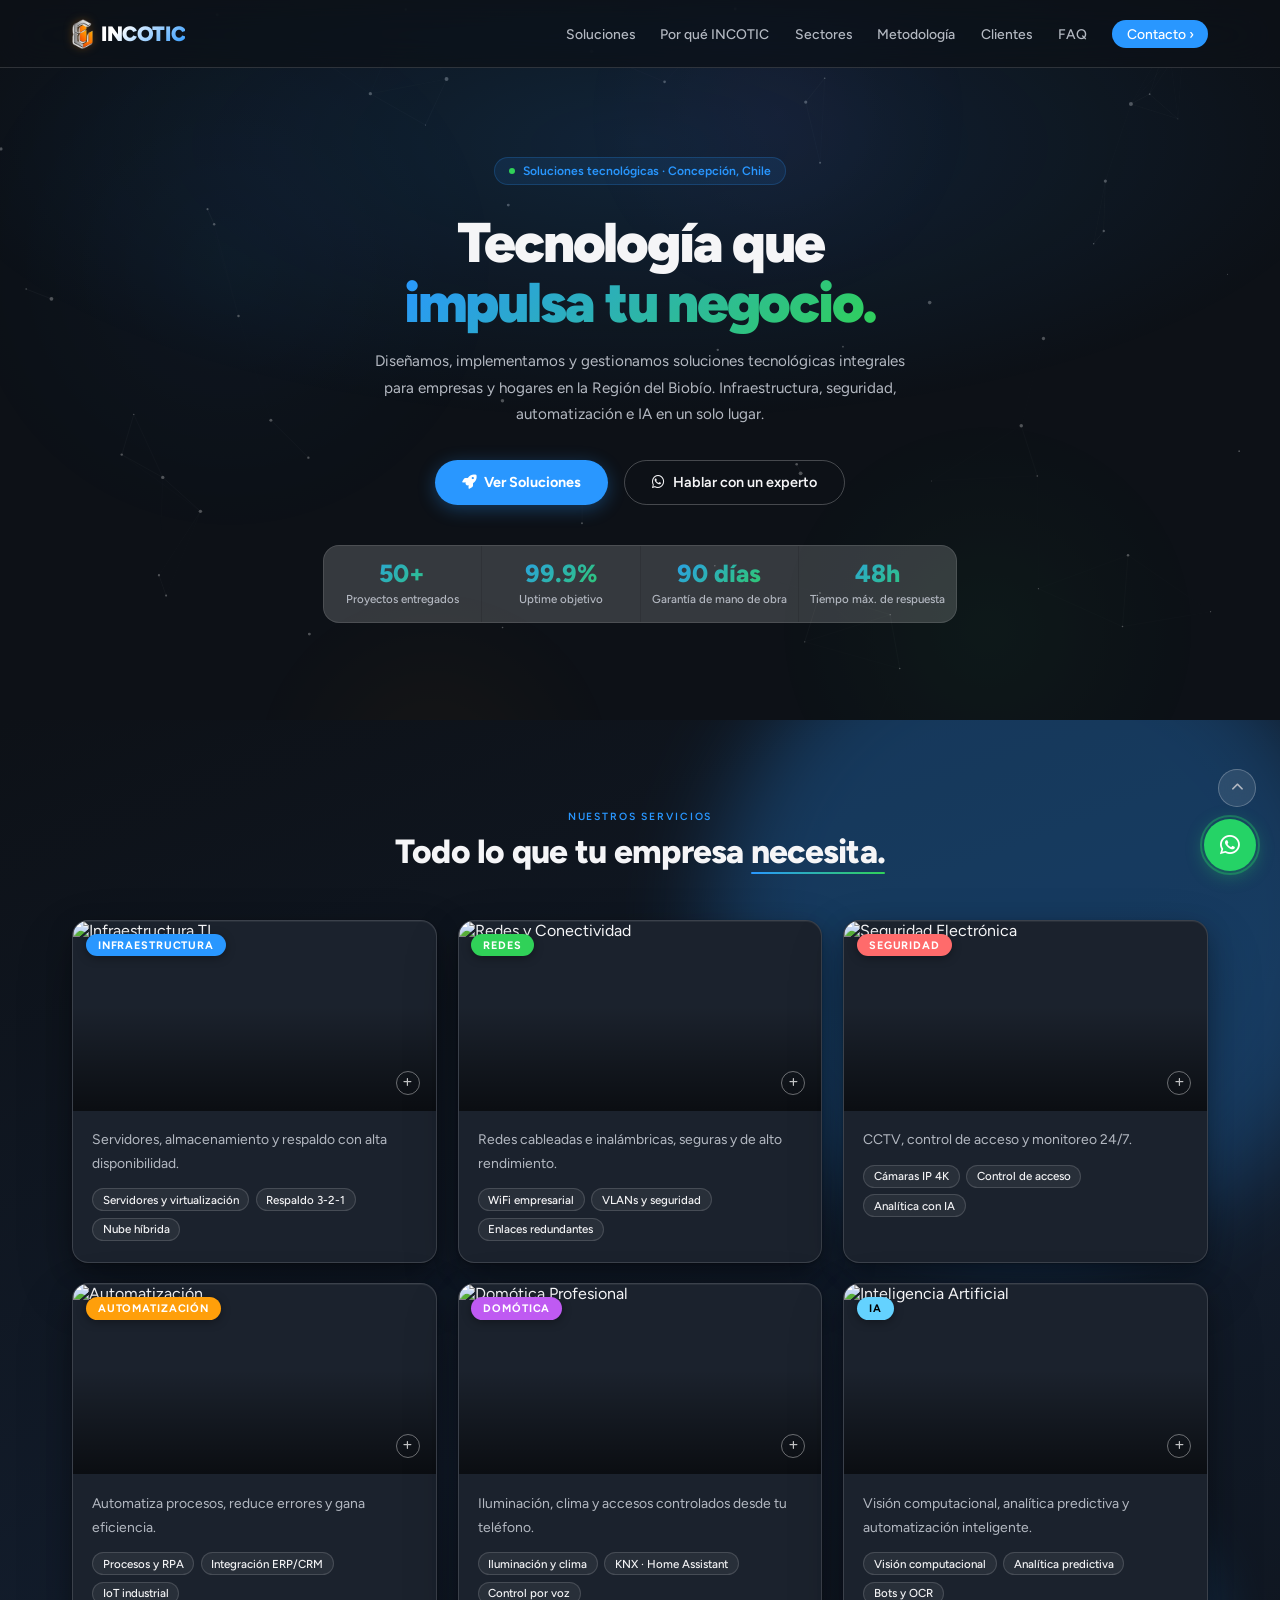
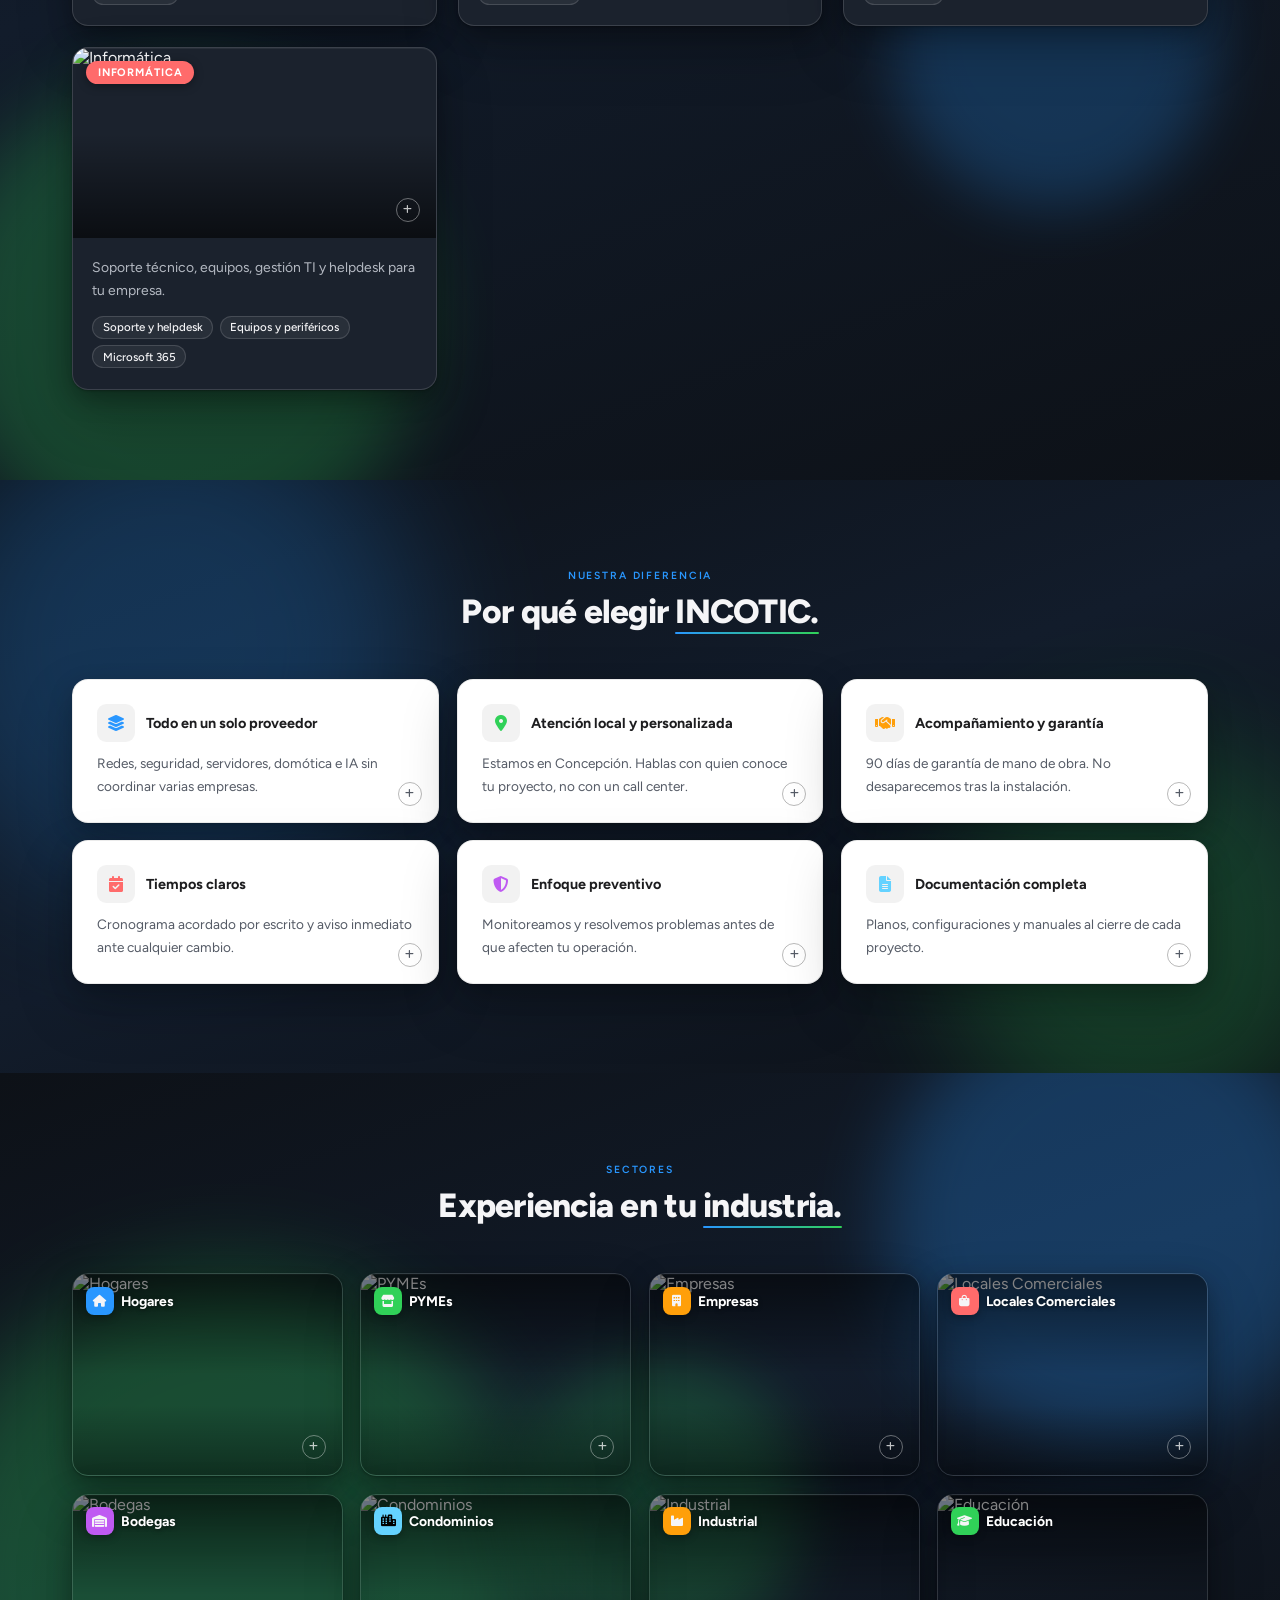
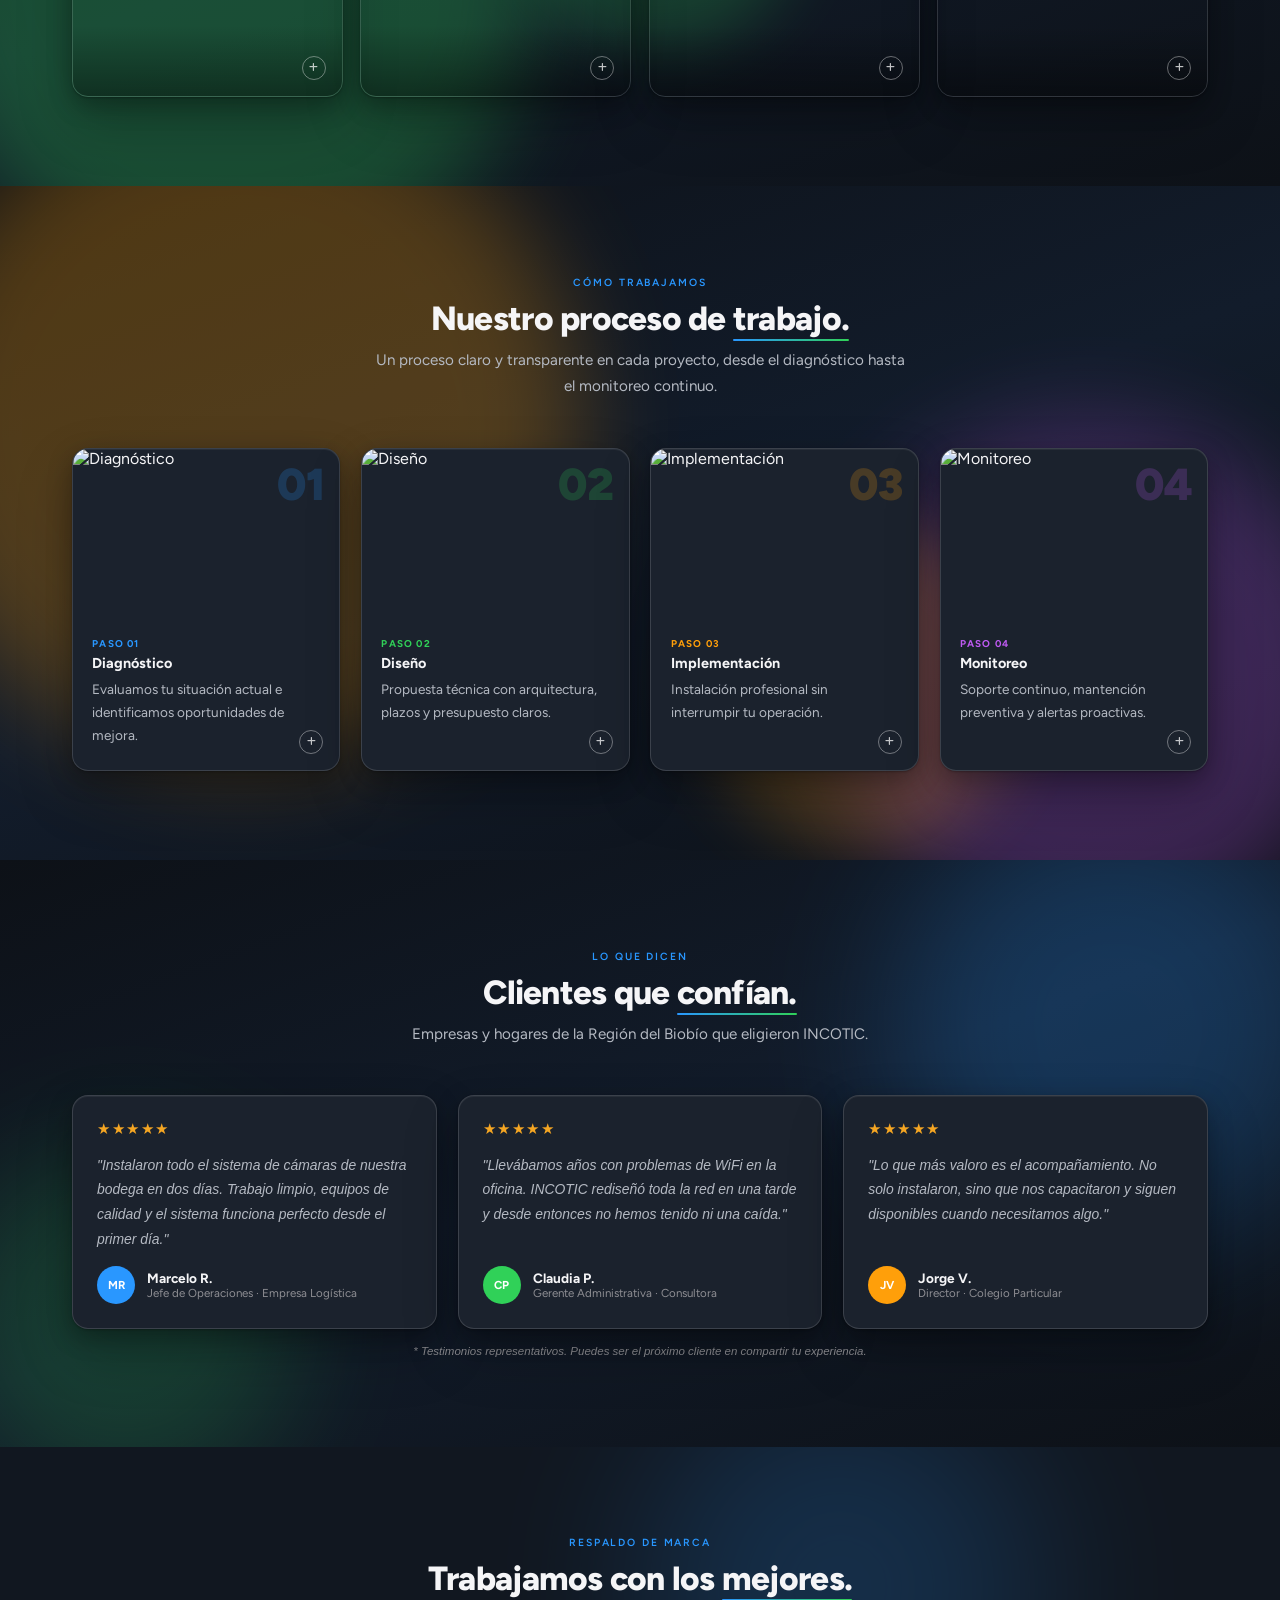
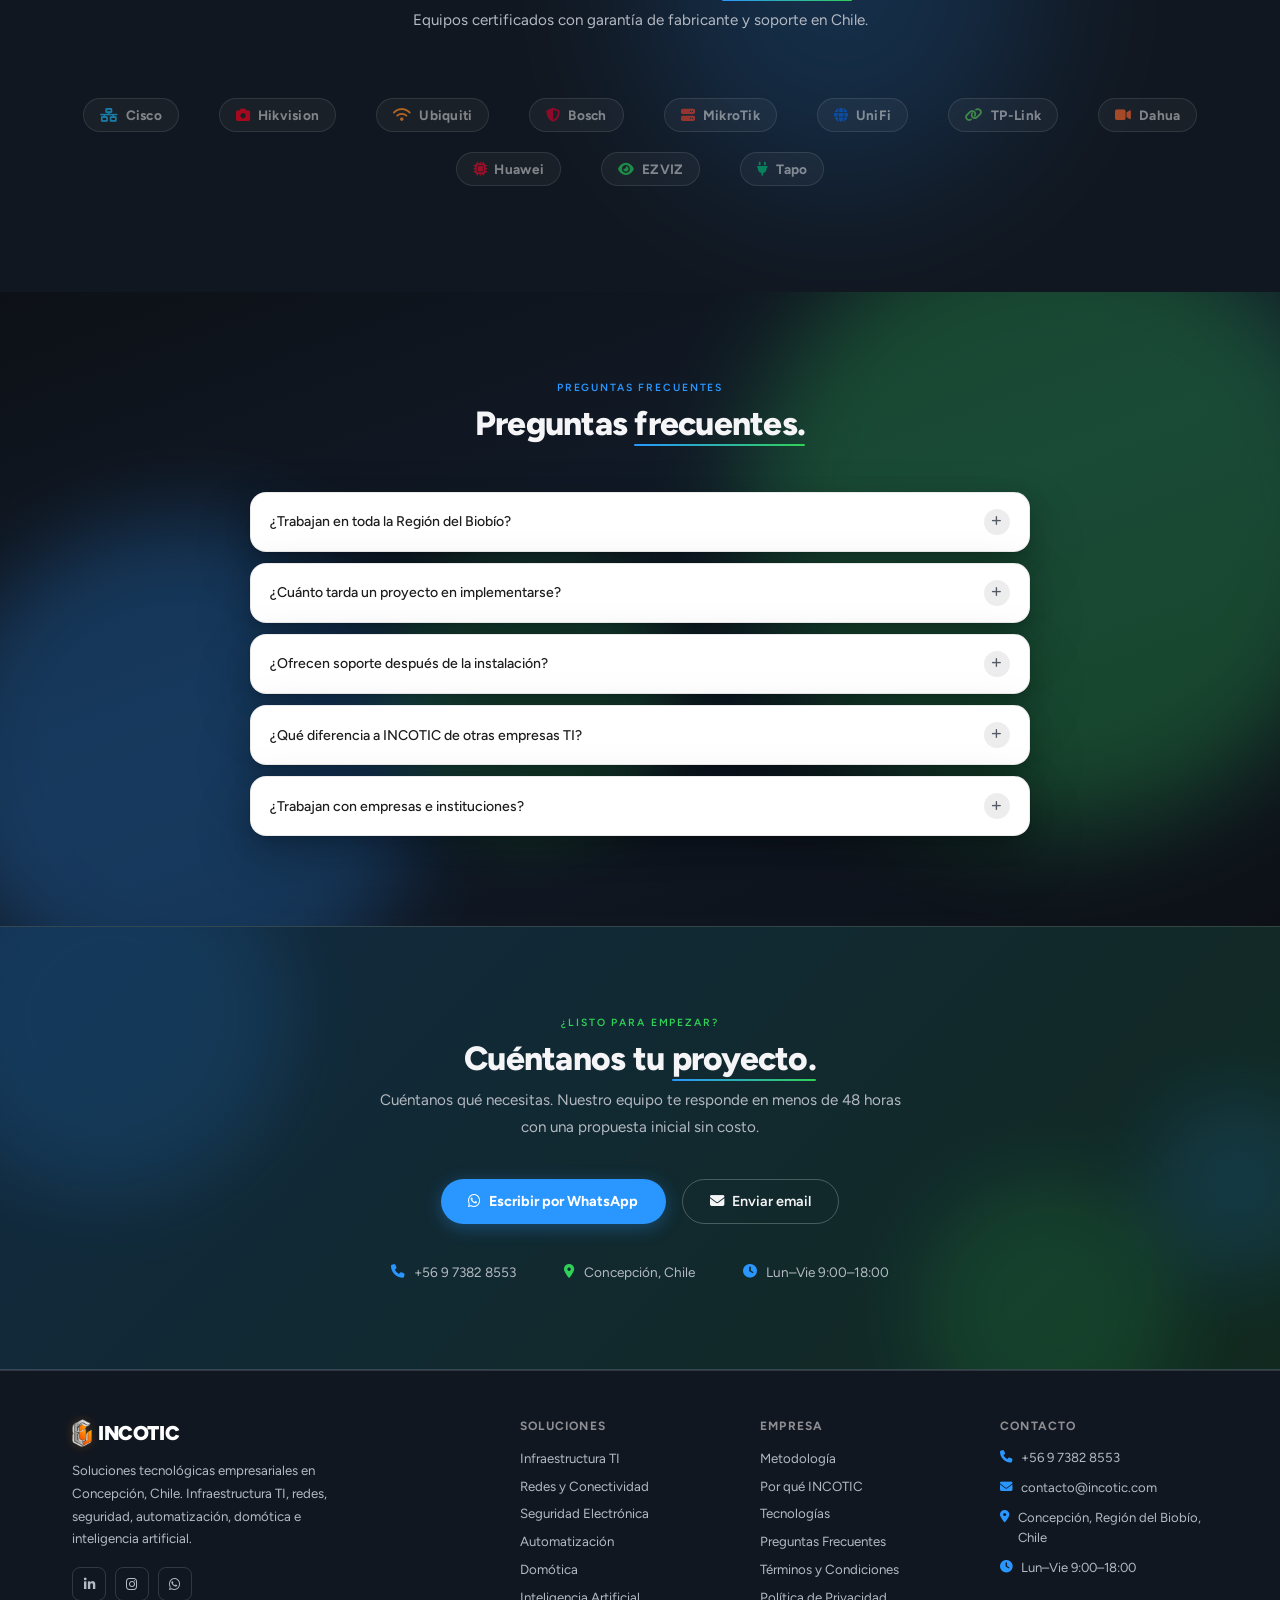
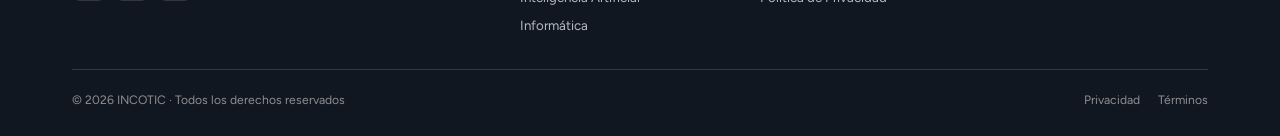
==== commit 30845295: "Sombras en capas estilo Apple para todas las tarjetas - Tokens --shadow/--shadow-hover (oscuras) y -" ====
--- a/index.html
+++ b/index.html
@@ -73,6 +73,10 @@
   --line:rgba(255,255,255,.14);--line2:rgba(255,255,255,.24);
   --blue:#2997ff;--green:#30d158;
   --W:1200px;--r:16px;--nav-h:68px;
+  --shadow:inset 0 1px 0 rgba(255,255,255,.06),0 1px 2px rgba(0,0,0,.25),0 8px 24px rgba(0,0,0,.28),0 24px 56px rgba(0,0,0,.22);
+  --shadow-hover:inset 0 1px 0 rgba(255,255,255,.08),0 2px 4px rgba(0,0,0,.25),0 16px 40px rgba(0,0,0,.38),0 40px 80px rgba(0,0,0,.30);
+  --shadow-light:0 1px 2px rgba(0,0,0,.10),0 8px 24px rgba(0,0,0,.18),0 24px 56px rgba(0,0,0,.22);
+  --shadow-light-hover:0 2px 4px rgba(0,0,0,.12),0 16px 40px rgba(0,0,0,.26),0 40px 80px rgba(0,0,0,.30);
 }
 html{scroll-behavior:smooth;scroll-padding-top:var(--nav-h)}
 body{
@@ -264,11 +268,11 @@
 }
 .sol-card{
   background:var(--bg3);border-radius:var(--r);overflow:hidden;
-  border:1px solid var(--line);cursor:pointer;
-  transition:transform .3s,border-color .3s,box-shadow .3s;
+  border:1px solid var(--line);cursor:pointer;box-shadow:var(--shadow);
+  transition:transform .4s cubic-bezier(.2,.8,.2,1),border-color .3s,box-shadow .4s cubic-bezier(.2,.8,.2,1);
   position:relative;isolation:isolate;
 }
-.sol-card:hover{transform:translateY(-5px);border-color:var(--c,var(--blue));box-shadow:0 18px 38px rgba(0,0,0,.5)}
+.sol-card:hover{transform:translateY(-6px);border-color:var(--c,var(--blue));box-shadow:var(--shadow-hover)}
 .sol-img{height:190px;position:relative;overflow:hidden}
 .sol-img img{transition:transform .5s ease}
 .sol-card:hover .sol-img img{transform:scale(1.06)}
@@ -293,7 +297,8 @@
 
 /* ── TARJETAS CLARAS en #por-que y #faq (el fondo de la sección sigue oscuro) ── */
 #por-que,#faq{background:linear-gradient(160deg,#0d1117 0%,#121c2b 50%,#0d1117 100%)}
-#por-que .comp-card,#faq .faq-item{background:#fff;border-color:rgba(0,0,0,.08);box-shadow:0 6px 20px rgba(15,23,42,.06)}
+#por-que .comp-card,#faq .faq-item{background:#fff;border-color:rgba(0,0,0,.08);box-shadow:var(--shadow-light)}
+#por-que .comp-card:hover,#faq .faq-item:hover{box-shadow:var(--shadow-light-hover)}
 #por-que .comp-card-header h3,#faq .faq-q span{color:#1d1d1f}
 #por-que .comp-card p,#faq .faq-a{color:#555b66;border-color:rgba(0,0,0,.08)}
 #por-que .comp-icon{background:rgba(0,0,0,.05)}
@@ -310,9 +315,9 @@
 .sector-card{
   position:relative;border-radius:var(--r);overflow:hidden;
   aspect-ratio:4/3;cursor:pointer;border:1px solid var(--line);
-  transition:transform .3s,box-shadow .3s;isolation:isolate;
-}
-.sector-card:hover{transform:translateY(-4px);box-shadow:0 14px 32px rgba(0,0,0,.55);border-color:var(--c,var(--blue))}
+  box-shadow:var(--shadow);transition:transform .4s cubic-bezier(.2,.8,.2,1),box-shadow .4s cubic-bezier(.2,.8,.2,1);isolation:isolate;
+}
+.sector-card:hover{transform:translateY(-6px);box-shadow:var(--shadow-hover);border-color:var(--c,var(--blue))}
 .sector-card img{position:absolute;inset:0;transition:transform .5s}
 .sector-card:hover img{transform:scale(1.07)}
 .sector-overlay{
@@ -340,8 +345,9 @@
 .meto-card{
   background:var(--bg3);border-radius:var(--r);overflow:hidden;
   border:1px solid var(--line);position:relative;cursor:pointer;isolation:isolate;
-}
-.meto-card:hover{border-color:var(--c,var(--blue))}
+  box-shadow:var(--shadow);transition:transform .4s cubic-bezier(.2,.8,.2,1),border-color .3s,box-shadow .4s cubic-bezier(.2,.8,.2,1);
+}
+.meto-card:hover{border-color:var(--c,var(--blue));transform:translateY(-6px);box-shadow:var(--shadow-hover)}
 .meto-img{height:170px;overflow:hidden}
 .meto-img img{transition:transform .5s}
 .meto-card:hover .meto-img img{transform:scale(1.05)}
@@ -371,9 +377,9 @@
   border:1px solid var(--line);
   display:flex;flex-direction:column;gap:.9rem;
   position:relative;overflow:hidden;
-  transition:border-color .3s,transform .3s;
-}
-.testi-card:hover{border-color:var(--blue);transform:translateY(-3px)}
+  box-shadow:var(--shadow);transition:border-color .3s,transform .4s cubic-bezier(.2,.8,.2,1),box-shadow .4s cubic-bezier(.2,.8,.2,1);
+}
+.testi-card:hover{border-color:var(--blue);transform:translateY(-4px);box-shadow:var(--shadow-hover)}
 .testi-stars{color:#f5a623;font-size:.95rem;letter-spacing:.1em}
 .testi-text{font-size:.87rem;font-weight:400;color:var(--grey);line-height:1.78;font-style:italic;flex:1}
 .testi-author{display:flex;align-items:center;gap:.75rem}
@@ -394,10 +400,10 @@
 .comp-card{
   background:var(--bg3);border-radius:var(--r);padding:1.5rem;
   border:1px solid var(--line);
-  transition:border-color .3s,transform .3s,box-shadow .3s;
+  box-shadow:var(--shadow);transition:border-color .3s,transform .4s cubic-bezier(.2,.8,.2,1),box-shadow .4s cubic-bezier(.2,.8,.2,1);
   cursor:pointer;position:relative;overflow:hidden;isolation:isolate;
 }
-.comp-card:hover{border-color:var(--c,var(--blue));transform:translateY(-3px);box-shadow:0 10px 26px rgba(0,0,0,.4)}
+.comp-card:hover{border-color:var(--c,var(--blue));transform:translateY(-4px);box-shadow:var(--shadow-hover)}
 .comp-card-header{display:flex;align-items:center;gap:.7rem;margin-bottom:.6rem}
 .comp-icon{
   width:38px;height:38px;border-radius:9px;flex-shrink:0;
@@ -436,9 +442,9 @@
 .faq-item{
   background:var(--bg3);border-radius:var(--r);
   border:1px solid var(--line);overflow:hidden;
-  transition:border-color .3s;
-}
-.faq-item:hover{border-color:var(--green)}
+  box-shadow:var(--shadow);transition:border-color .3s,box-shadow .4s cubic-bezier(.2,.8,.2,1);
+}
+.faq-item:hover{border-color:var(--green);box-shadow:var(--shadow-hover)}
 .faq-q{
   display:flex;align-items:center;justify-content:space-between;
   padding:1rem 1.2rem;cursor:pointer;gap:1rem;transition:background .2s;
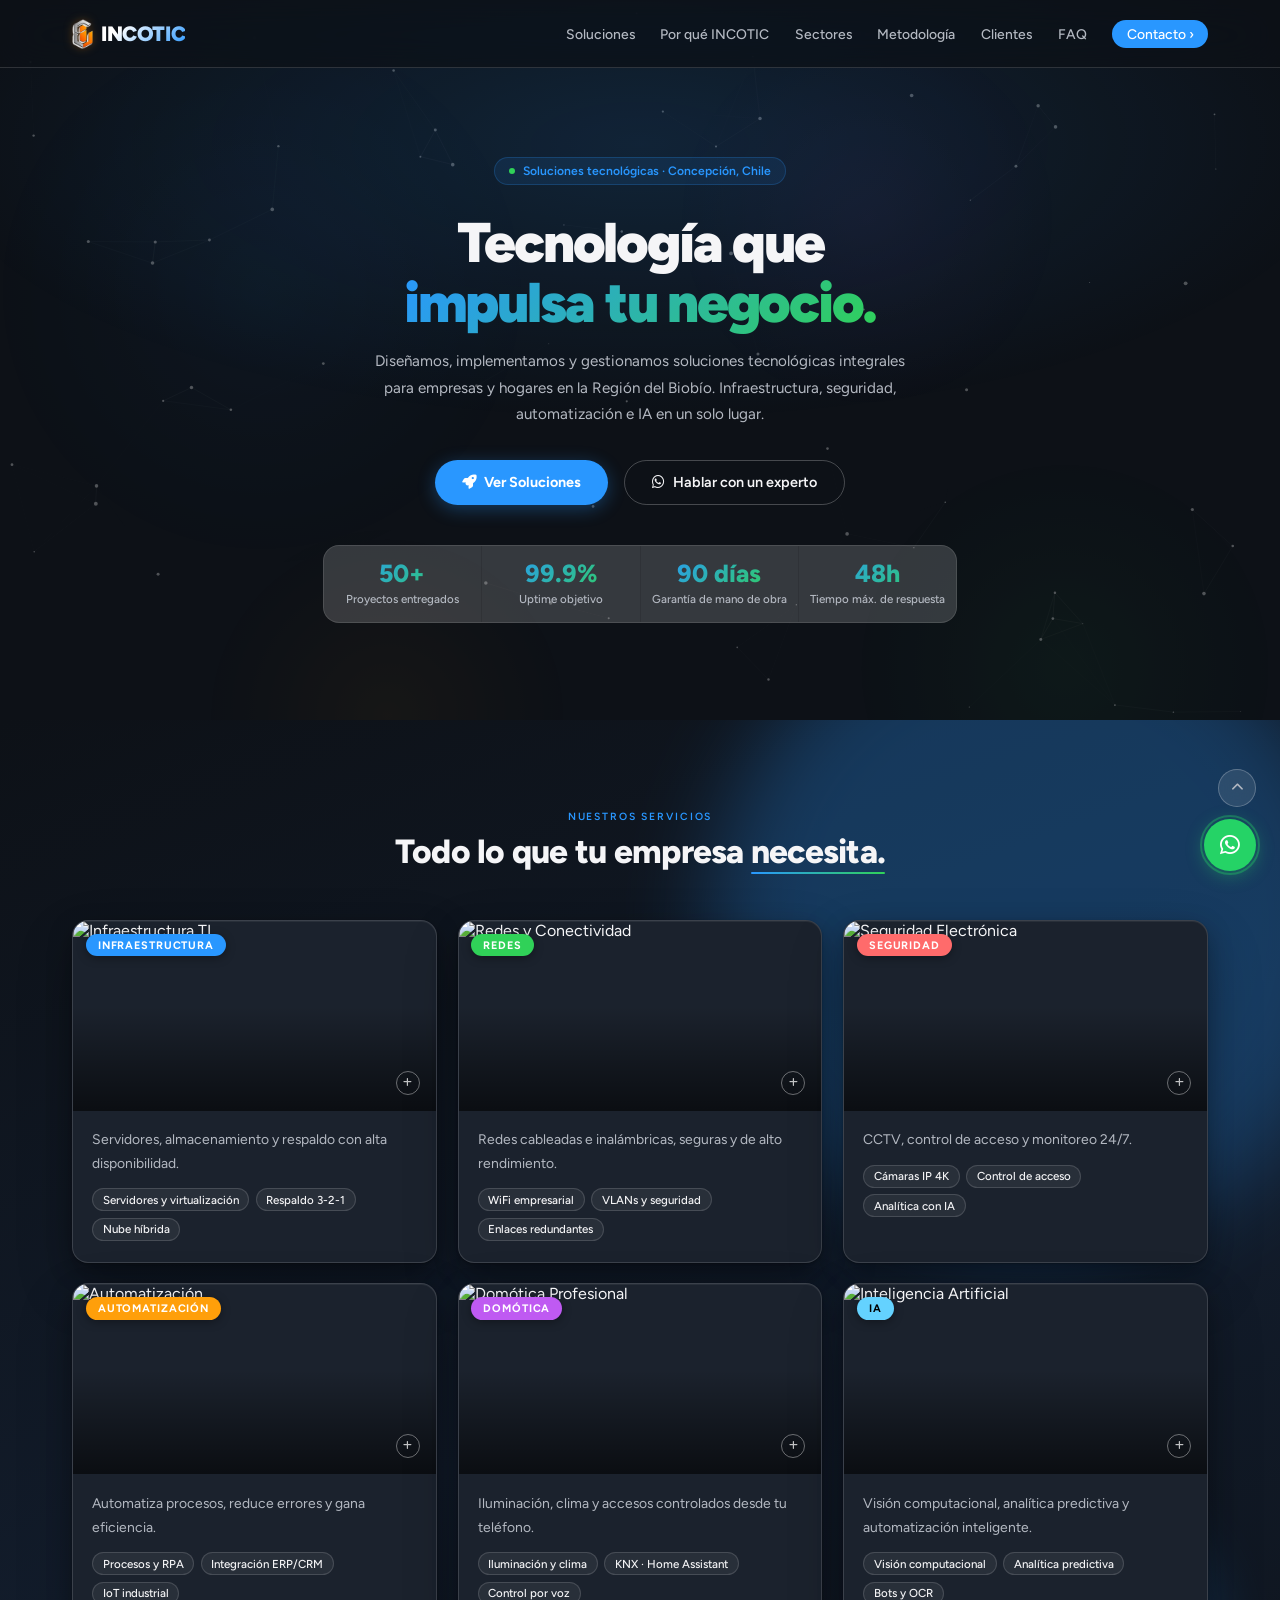
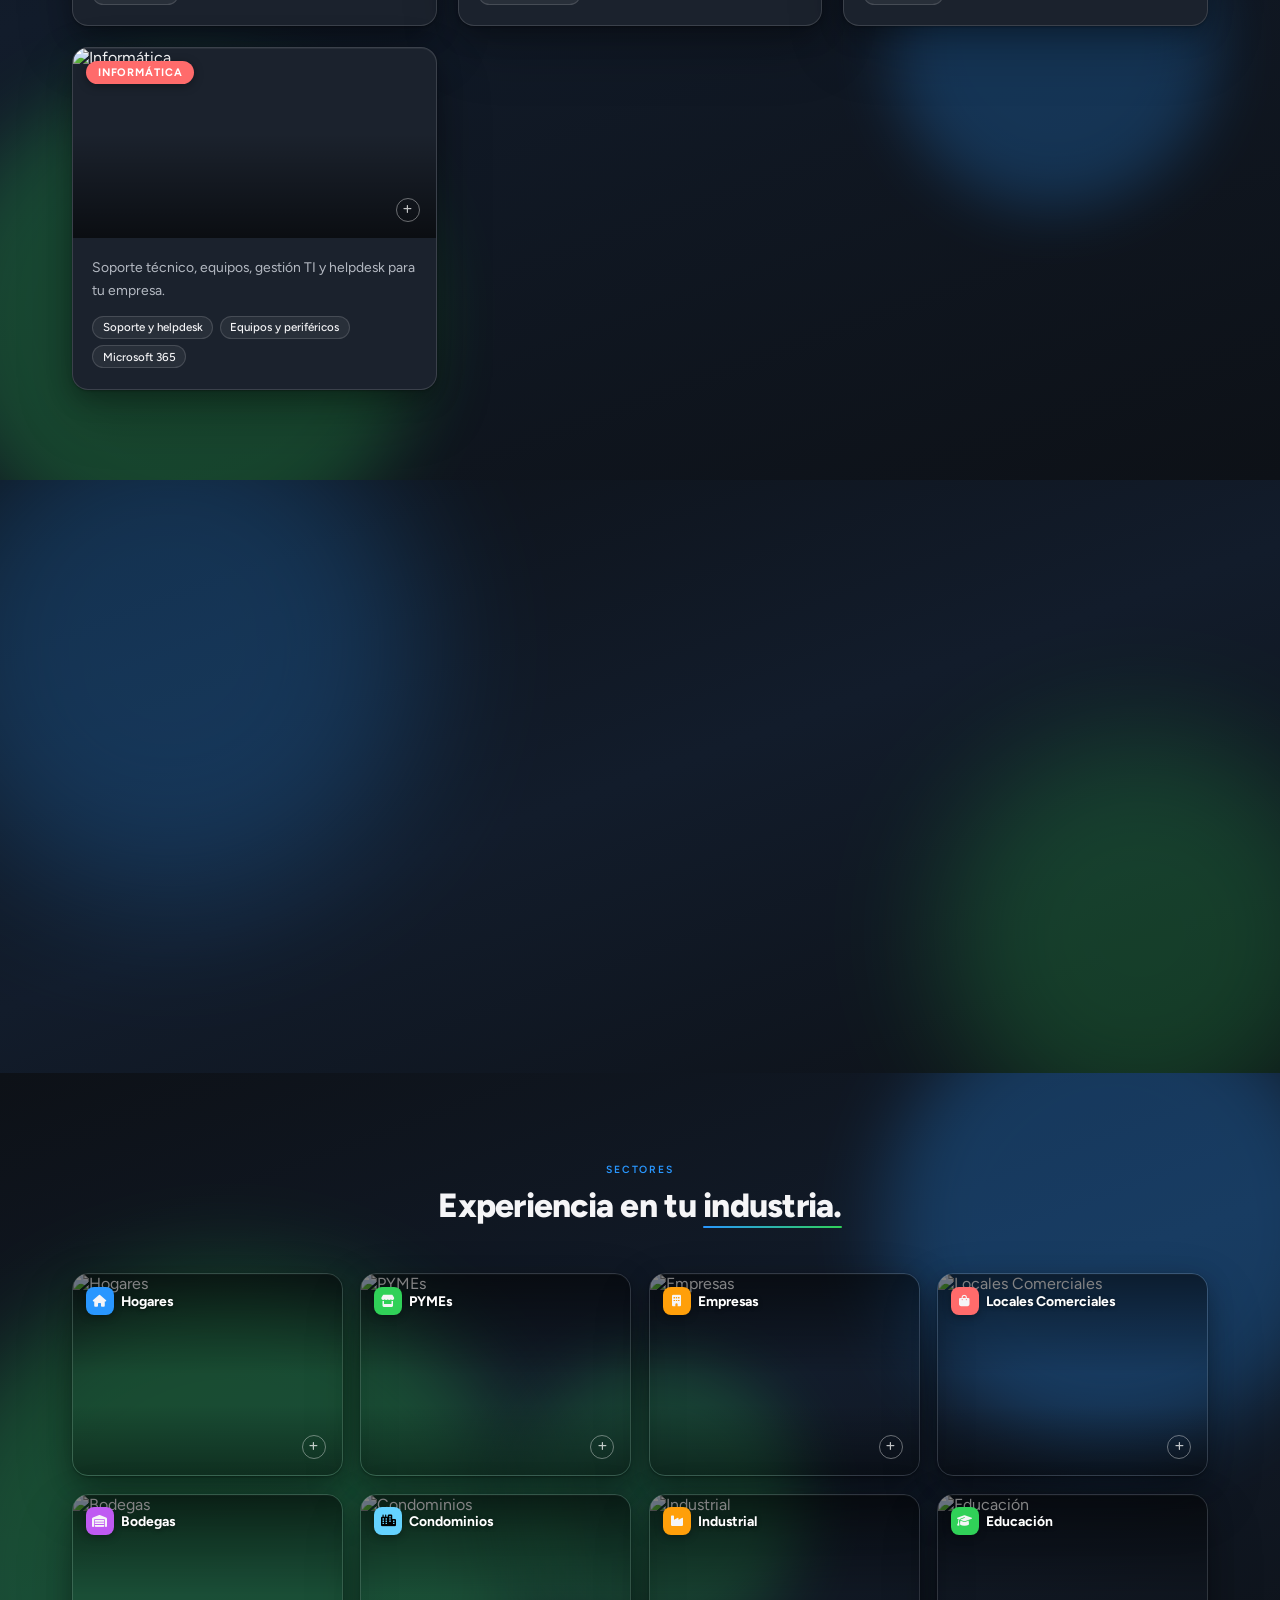
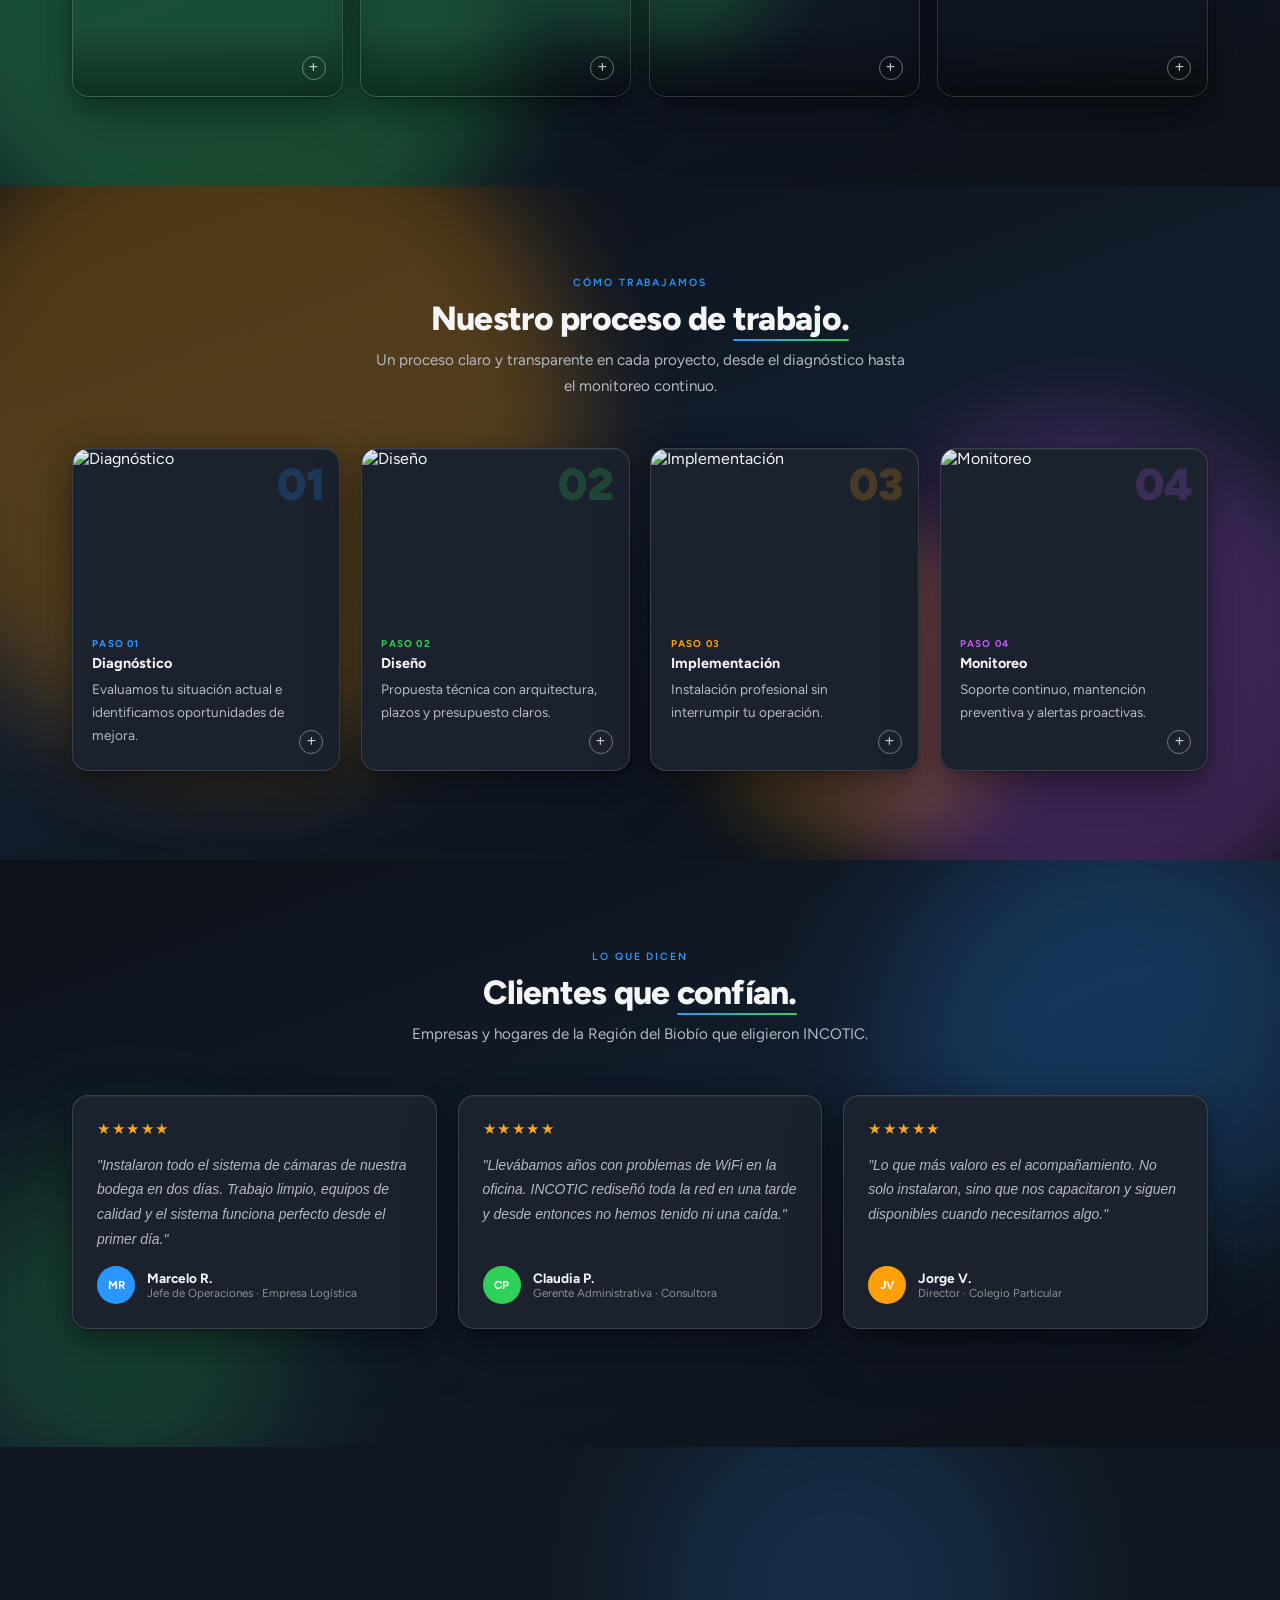
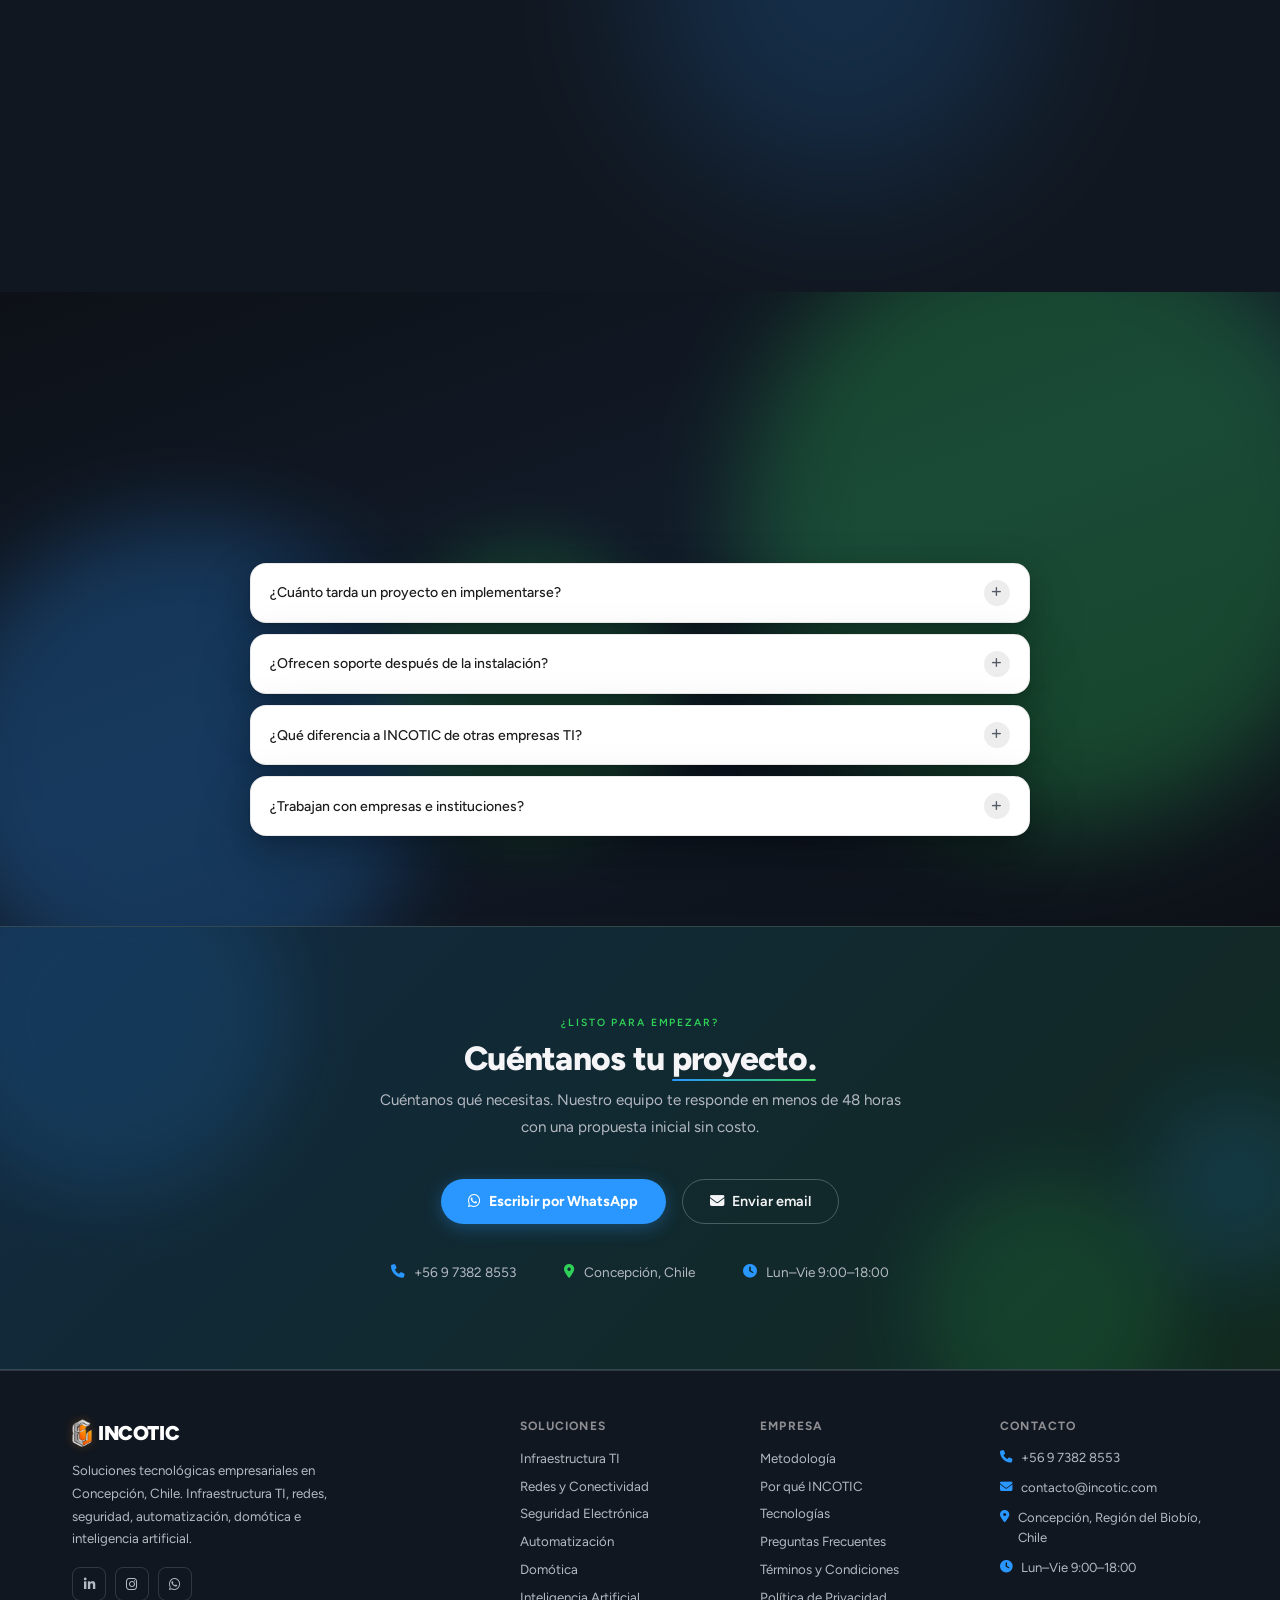
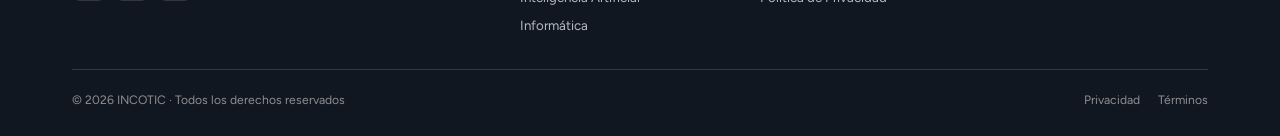
==== commit 44981a18: "a11y: replace javascript footer links with modal buttons and focus trap" ====
--- a/index.html
+++ b/index.html
@@ -507,8 +507,8 @@
 .social-btn:hover{border-color:var(--blue);color:var(--blue);background:rgba(41,151,255,.07)}
 .footer-col h4{font-size:.75rem;font-weight:700;letter-spacing:.1em;text-transform:uppercase;color:var(--grey2);margin-bottom:.9rem}
 .footer-col ul{list-style:none;display:flex;flex-direction:column;gap:.55rem}
-.footer-col ul a{font-size:.83rem;color:var(--grey);transition:color .2s}
-.footer-col ul a:hover{color:var(--white)}
+.footer-col ul a,.footer-col ul .footer-modal-action{font-size:.83rem;color:var(--grey);transition:color .2s}
+.footer-col ul a:hover,.footer-col ul .footer-modal-action:hover{color:var(--white)}
 .footer-contact-item{display:flex;align-items:flex-start;gap:.55rem;margin-bottom:.65rem}
 .footer-contact-item i{font-size:.78rem;color:var(--blue);margin-top:.18rem;flex-shrink:0}
 .footer-contact-item span{font-size:.82rem;color:var(--grey);line-height:1.5}
@@ -517,9 +517,11 @@
   display:flex;flex-wrap:wrap;align-items:center;justify-content:space-between;
   gap:.7rem;font-size:.76rem;color:var(--grey2);
 }
-.footer-bottom a{color:var(--grey2);transition:color .2s}
-.footer-bottom a:hover{color:var(--white)}
+.footer-bottom a,.footer-bottom button{color:var(--grey2);transition:color .2s}
+.footer-bottom a:hover,.footer-bottom button:hover{color:var(--white)}
 .footer-bottom-links{display:flex;gap:1.1rem;flex-wrap:wrap}
+.footer-modal-action{appearance:none;border:0;background:none;padding:0;font:inherit;text-align:left;cursor:pointer}
+.footer-modal-action:focus-visible{outline:2px solid var(--blue);outline-offset:3px;border-radius:2px}
 
 /* ── FLOATING BUTTONS ── */
 .fab-wrap{
@@ -1302,8 +1304,8 @@
           <li><a href="#por-que">Por qué INCOTIC</a></li>
           <li><a href="#partners">Tecnologías</a></li>
           <li><a href="#faq">Preguntas Frecuentes</a></li>
-          <li><a href="javascript:void(0)" onclick="openModal('tyc')">Términos y Condiciones</a></li>
-          <li><a href="javascript:void(0)" onclick="openModal('privacidad')">Política de Privacidad</a></li>
+          <li><button type="button" class="footer-modal-action" onclick="openModal('tyc')">Términos y Condiciones</button></li>
+          <li><button type="button" class="footer-modal-action" onclick="openModal('privacidad')">Política de Privacidad</button></li>
         </ul>
       </div>
       <div class="footer-col">
@@ -1329,8 +1331,8 @@
     <div class="footer-bottom">
       <span>© <span id="year">2026</span> INCOTIC · Todos los derechos reservados</span>
       <div class="footer-bottom-links">
-        <a href="javascript:void(0)" onclick="openModal('privacidad')">Privacidad</a>
-        <a href="javascript:void(0)" onclick="openModal('tyc')">Términos</a>
+        <button type="button" class="footer-modal-action" onclick="openModal('privacidad')">Privacidad</button>
+        <button type="button" class="footer-modal-action" onclick="openModal('tyc')">Términos</button>
       </div>
     </div>
   </div>
@@ -1571,10 +1573,10 @@
   if(old)old.remove();
   var el=document.createElement('div');
   el.className='modal show dyn-modal';
-  el.setAttribute('role','dialog');el.setAttribute('aria-modal','true');
+  el.setAttribute('role','dialog');el.setAttribute('aria-modal','true');el.setAttribute('aria-labelledby','incotic-modal-title');
   lastFocus=document.activeElement;
   el.innerHTML='<div class="modal-box"><div class="modal-hdr">'
-    +'<h2><i class="'+d.icon+'"></i> '+d.title+'</h2>'
+    +'<h2 id="incotic-modal-title"><i class="'+d.icon+'"></i> '+d.title+'</h2>'
     +'<button class="close-btn" aria-label="Cerrar" onclick="closeModal()">'
     +'<i class="fas fa-xmark"></i></button></div>'
     +'<div class="modal-body">'+d.body
@@ -1593,9 +1595,19 @@
   document.body.style.overflow='';
   if(lastFocus&&lastFocus.focus)lastFocus.focus();
 }
-/* close on Escape */
+/* Keep keyboard focus inside the active modal and restore the trigger on close. */
 document.addEventListener('keydown',function(e){
-  if(e.key==='Escape')closeModal();
+  var modal=document.querySelector('.dyn-modal');
+  if(!modal)return;
+  if(e.key==='Escape'){e.preventDefault();closeModal();return;}
+  if(e.key!=='Tab')return;
+  var focusables=Array.from(modal.querySelectorAll('a[href],button:not([disabled]),[tabindex]:not([tabindex="-1"])'))
+    .filter(function(node){return node.getClientRects().length>0;});
+  if(!focusables.length){e.preventDefault();return;}
+  var first=focusables[0],last=focusables[focusables.length-1];
+  if(!modal.contains(document.activeElement)){e.preventDefault();first.focus();return;}
+  if(e.shiftKey&&document.activeElement===first){e.preventDefault();last.focus();}
+  else if(!e.shiftKey&&document.activeElement===last){e.preventDefault();first.focus();}
 });
 
 /* ── Delegated WA link tracker ── */
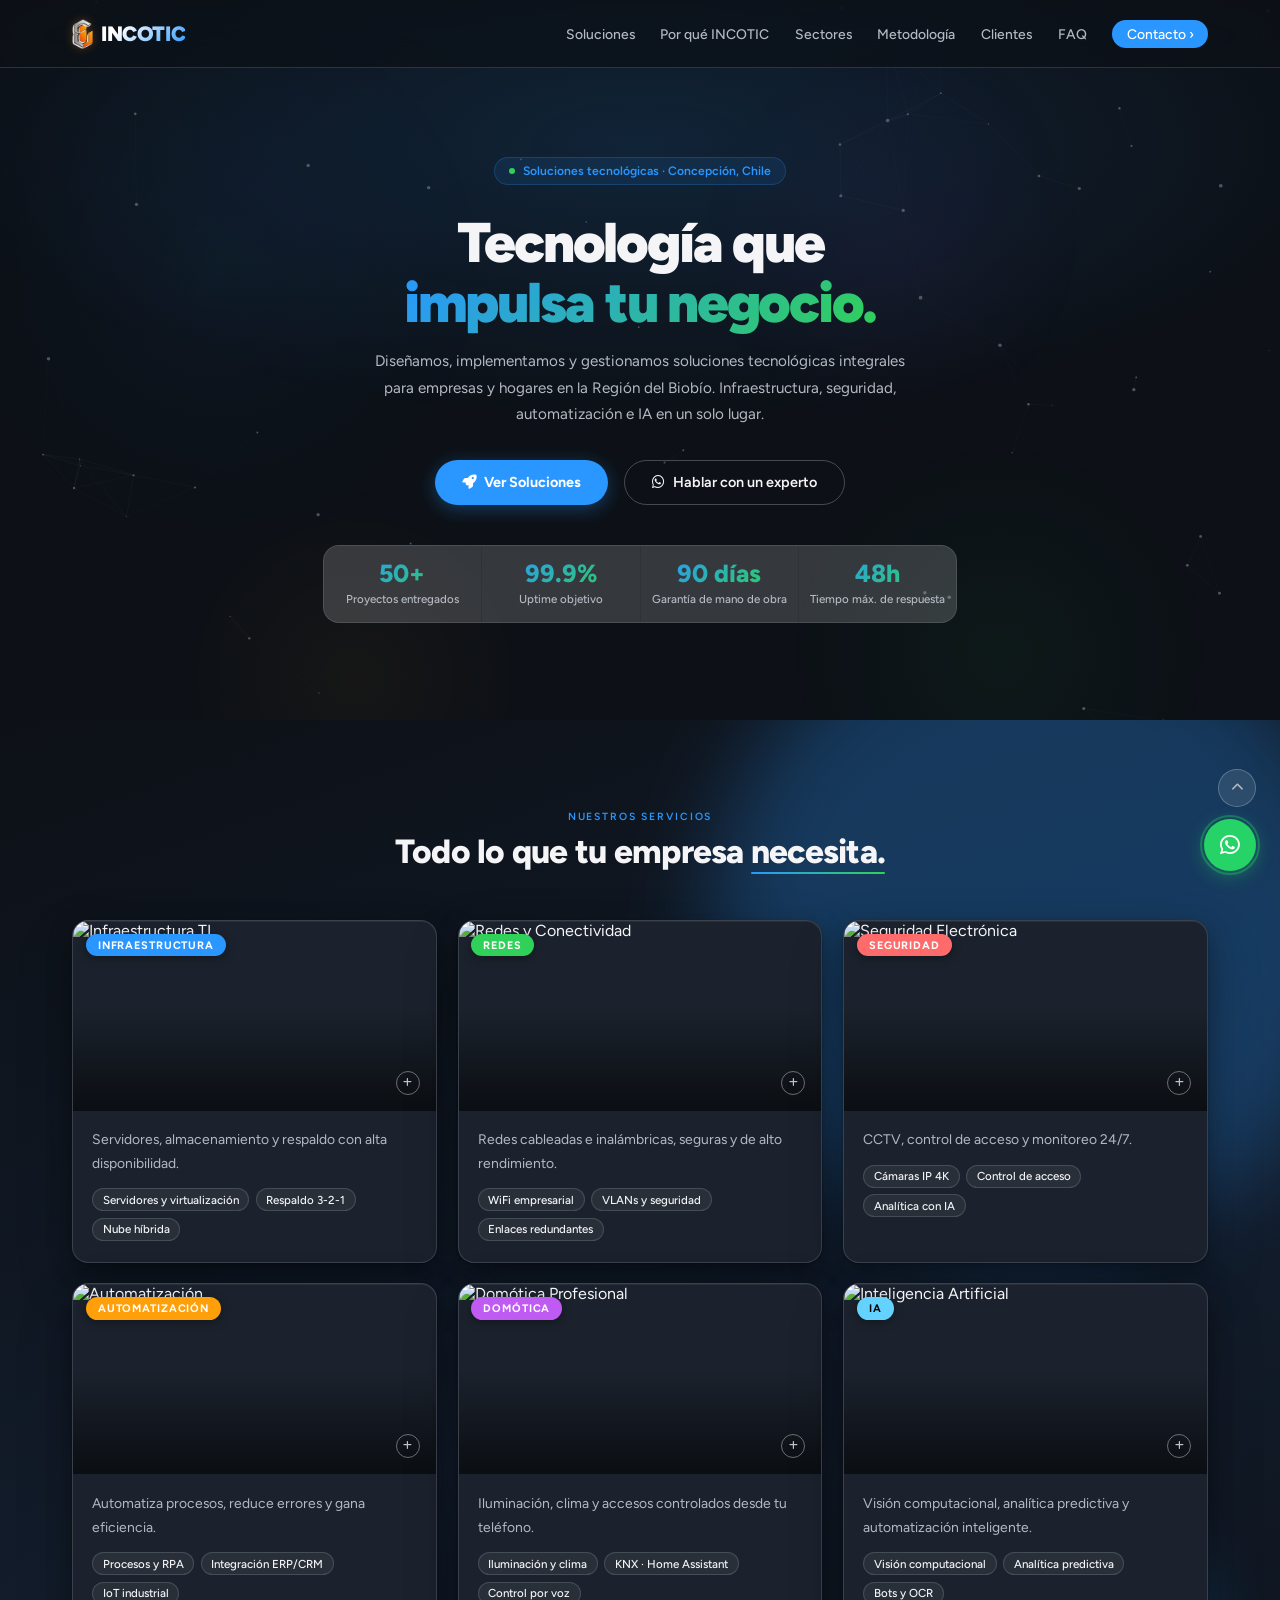
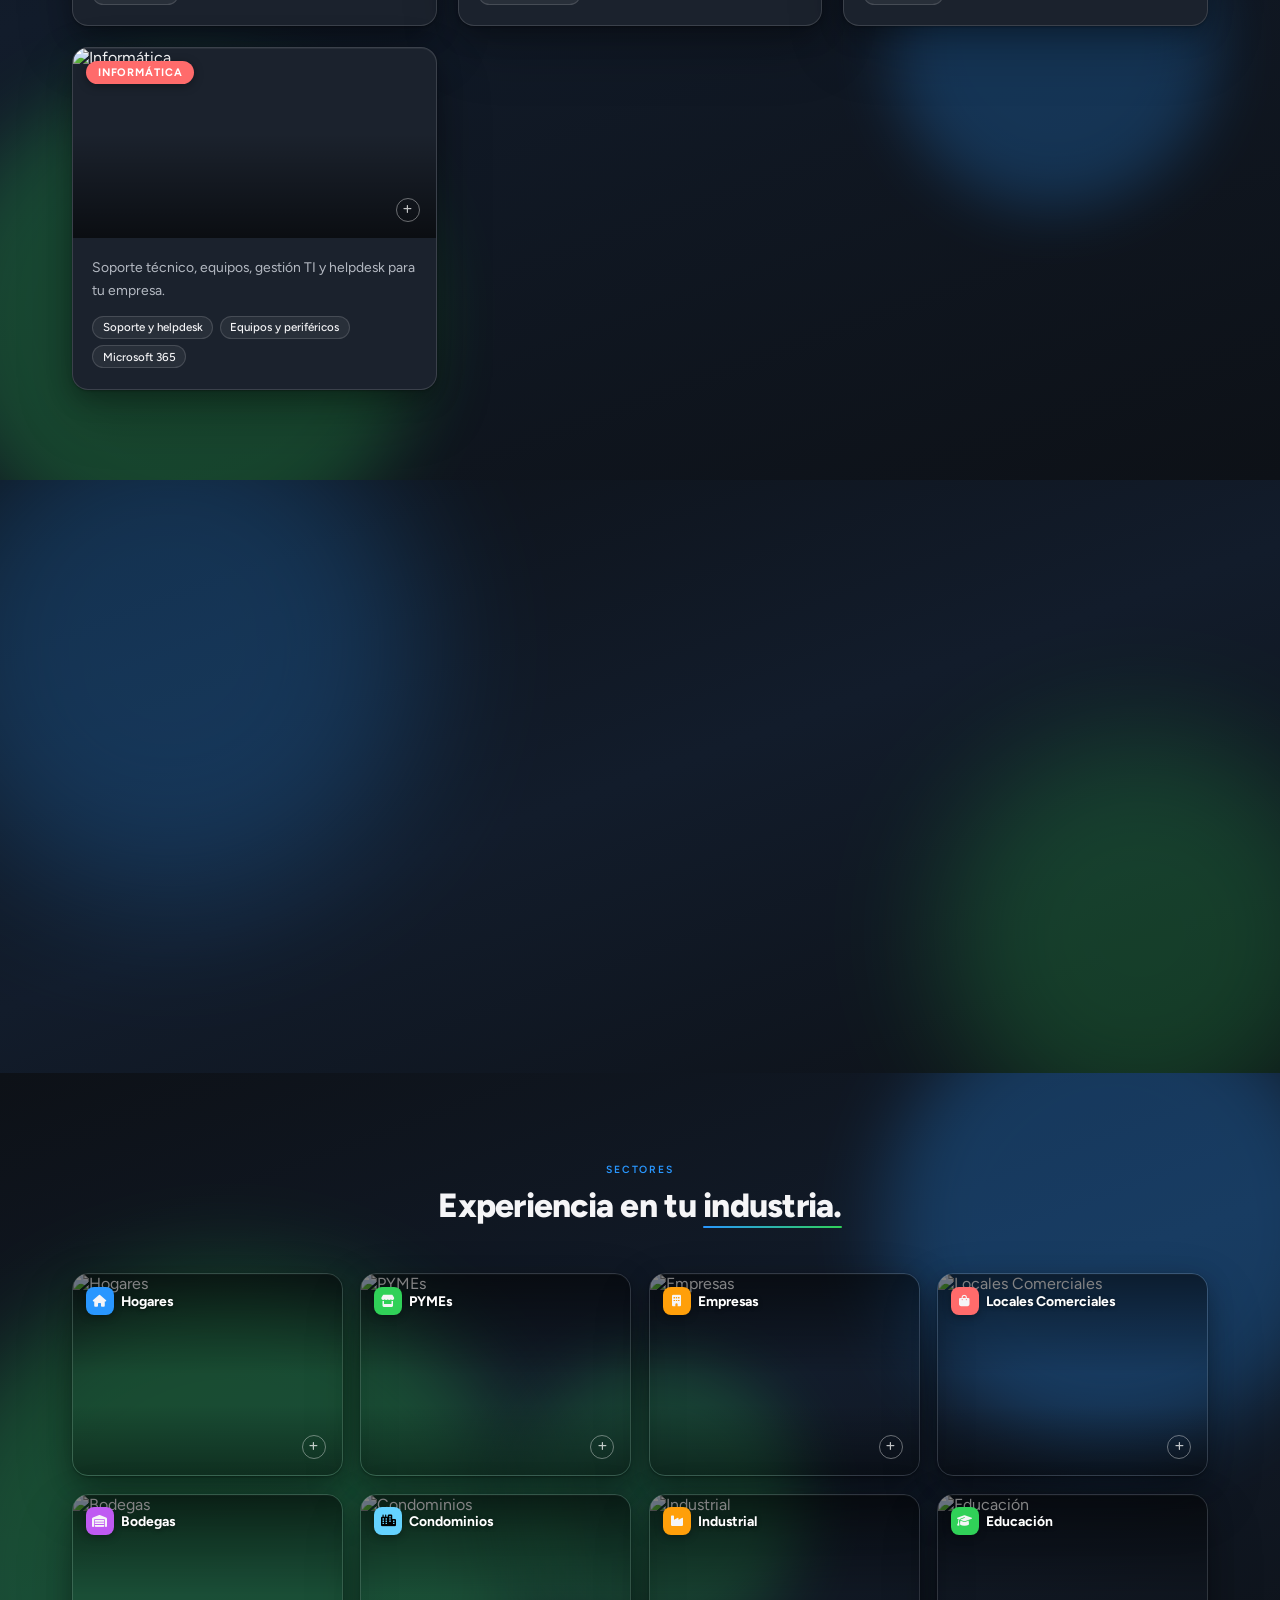
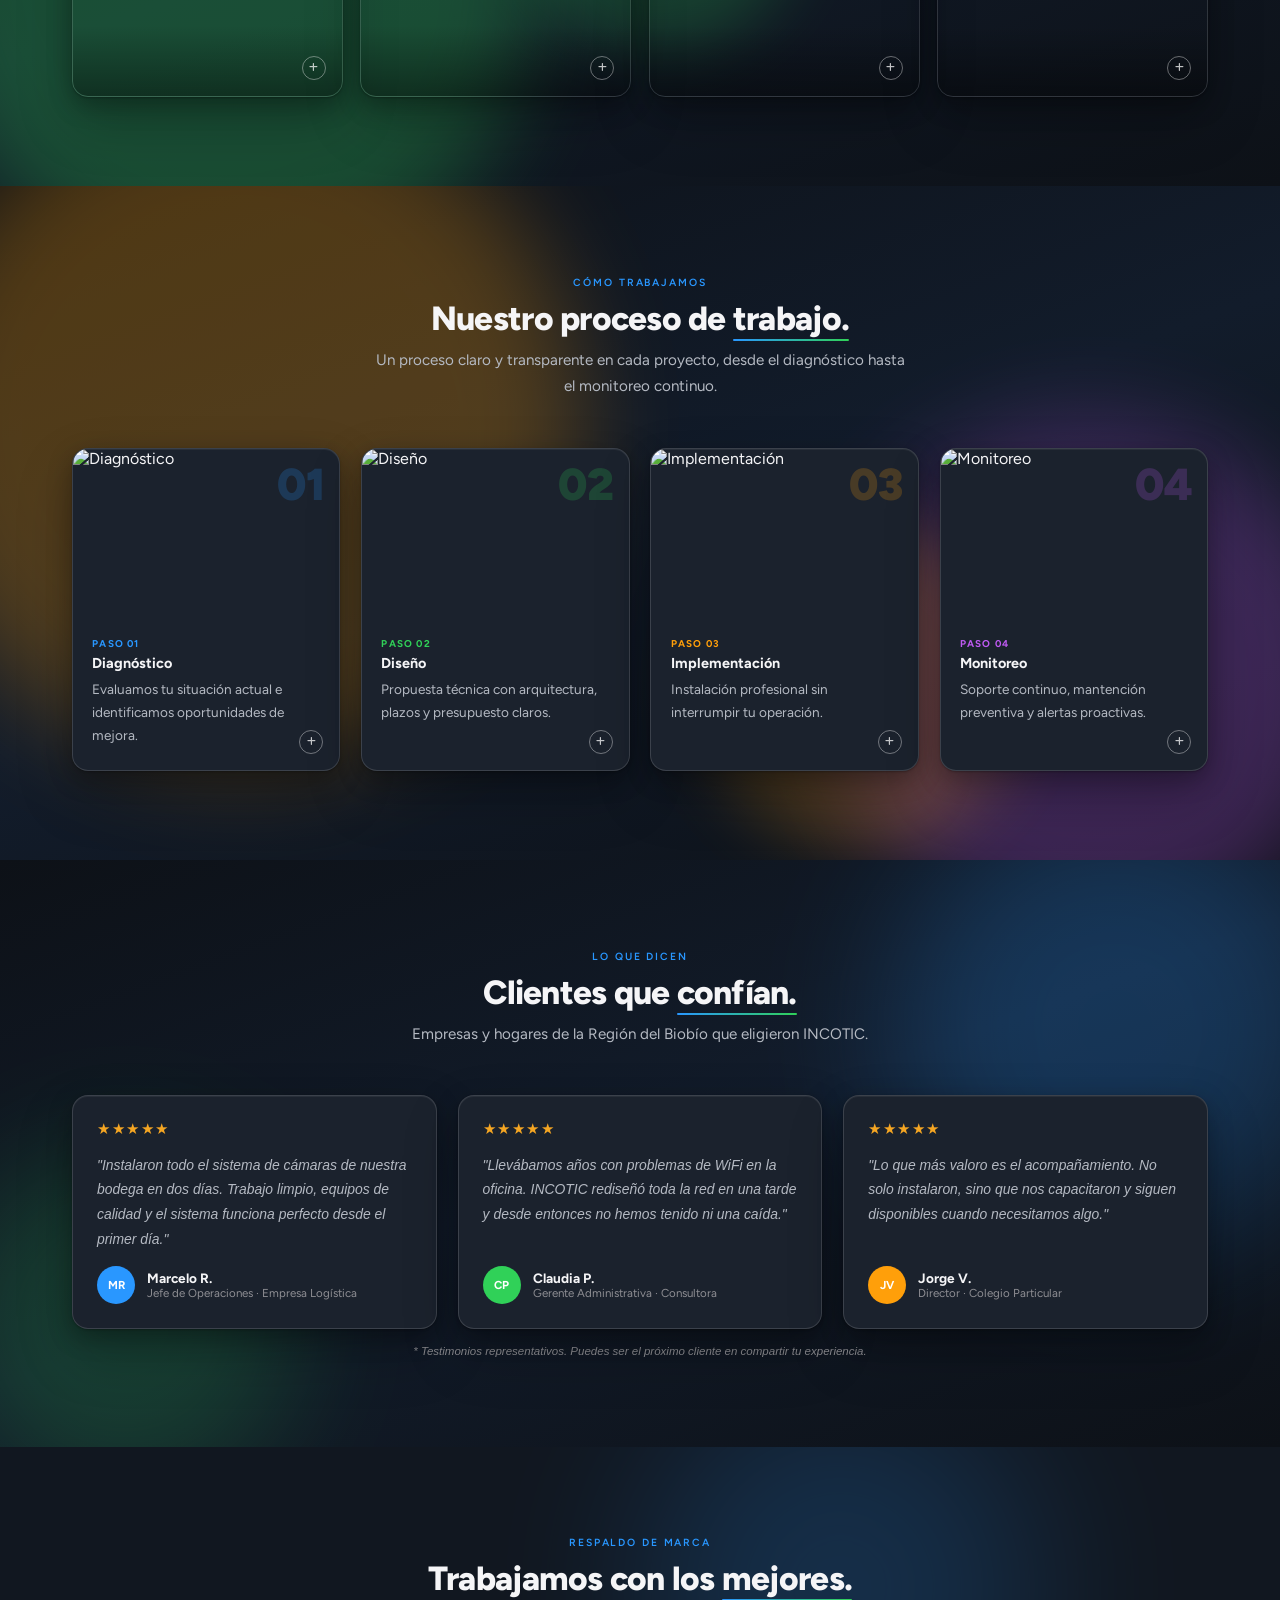
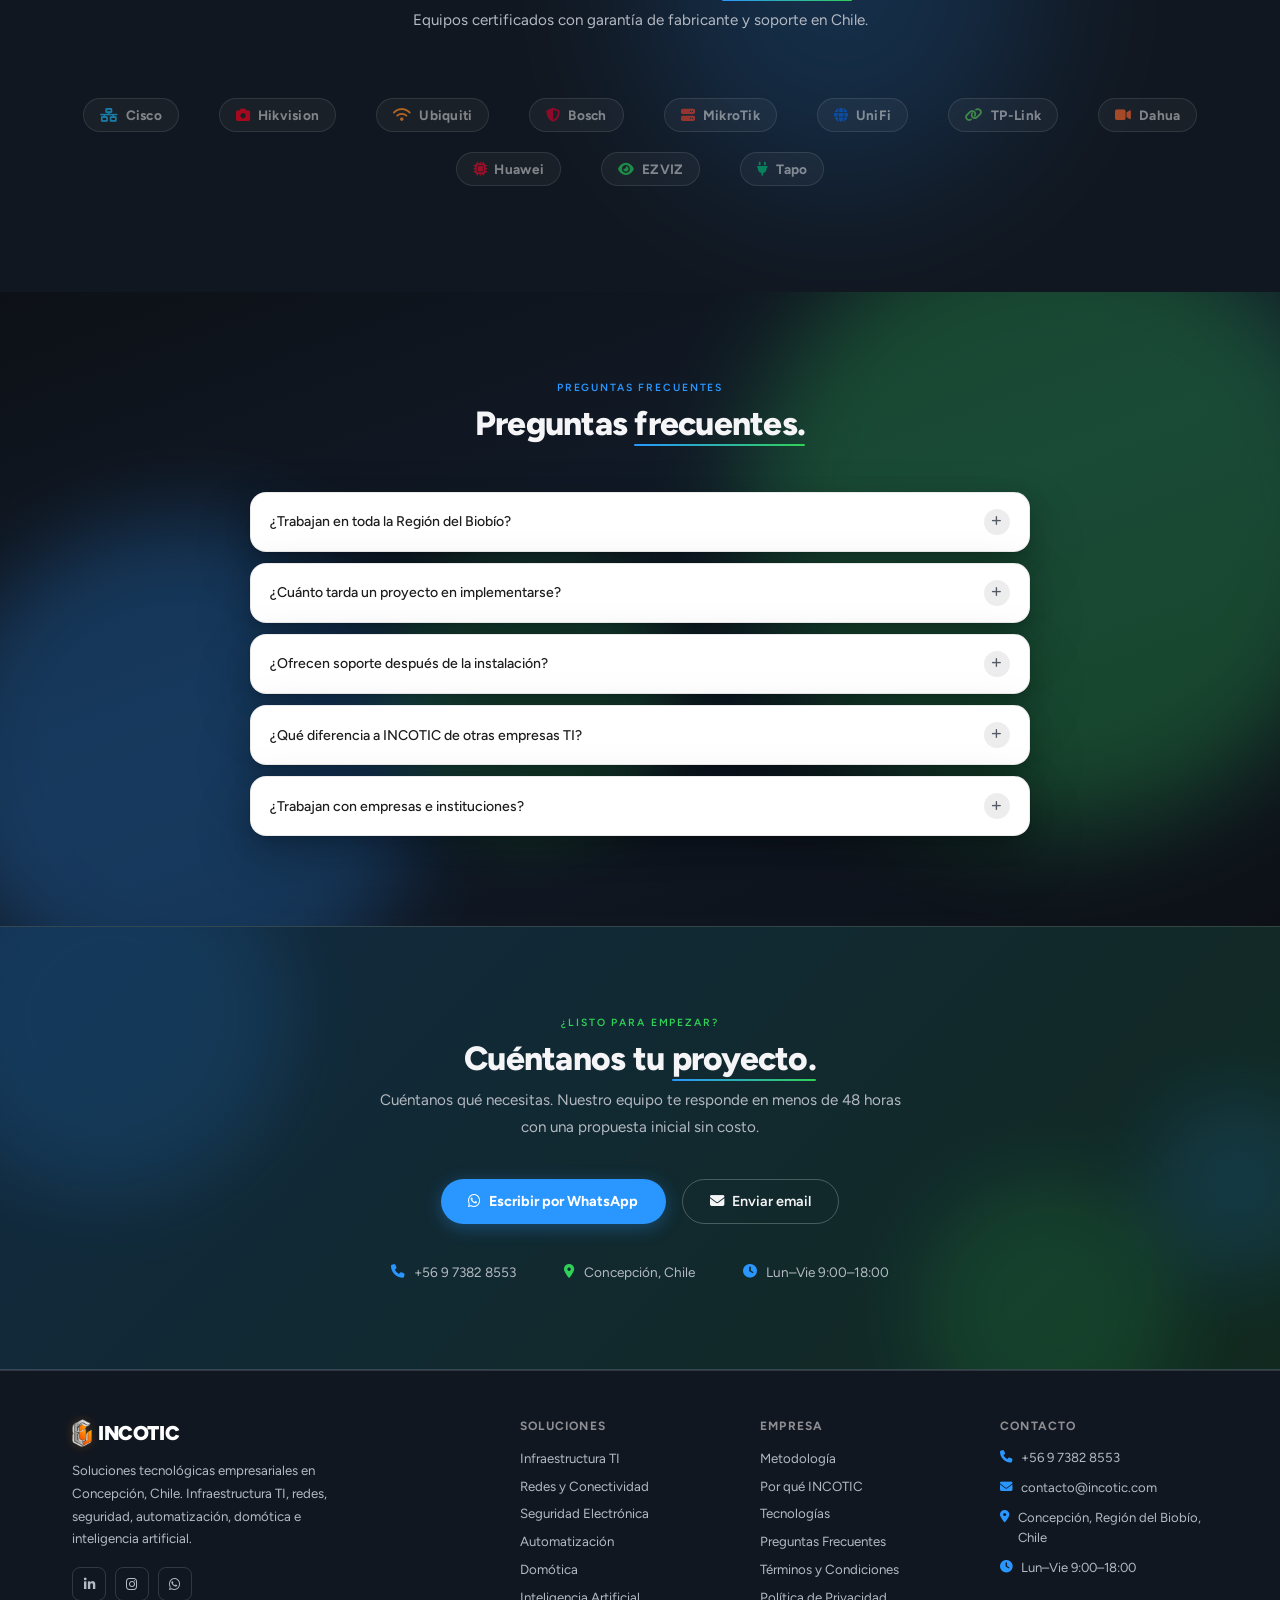
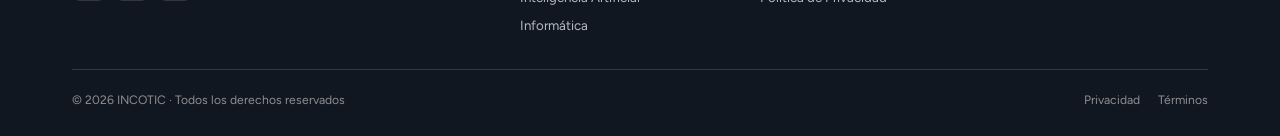
==== commit 0fc818f7: "feat(domain): prepare incotic.com on GitHub Pages without redirects (#16)" ====
--- a/index.html
+++ b/index.html
@@ -13,25 +13,25 @@
 <meta name="geo.placename" content="Concepción, Biobío, Chile">
 <meta name="geo.position" content="-36.8269;-73.0498">
 <meta name="ICBM" content="-36.8269, -73.0498">
-<link rel="canonical" href="https://www.incotic.com/">
+<link rel="canonical" href="https://incotic.com/">
 <meta property="og:type" content="website">
 <meta property="og:site_name" content="INCOTIC">
 <meta property="og:title" content="INCOTIC — Soluciones Tecnológicas | Concepción">
 <meta property="og:description" content="Infraestructura TI, Redes, Seguridad Electrónica, Automatización, Domótica e IA para empresas en el Biobío, Chile.">
-<meta property="og:url" content="https://www.incotic.com/">
-<meta property="og:image" content="https://www.incotic.com/og-image.jpg">
+<meta property="og:url" content="https://incotic.com/">
+<meta property="og:image" content="https://incotic.com/og-image.jpg">
 <meta property="og:image:width" content="1200">
 <meta property="og:image:height" content="630">
 <meta property="og:locale" content="es_CL">
 <meta name="twitter:card" content="summary_large_image">
 <meta name="twitter:title" content="INCOTIC — Soluciones Tecnológicas | Concepción, Chile">
 <meta name="twitter:description" content="Infraestructura TI, Redes, Seguridad Electrónica, Automatización, Domótica e IA para empresas en Biobío.">
-<meta name="twitter:image" content="https://www.incotic.com/og-image.jpg">
+<meta name="twitter:image" content="https://incotic.com/og-image.jpg">
 <script type="application/ld+json">
 {
   "@context":"https://schema.org","@type":"LocalBusiness",
-  "name":"INCOTIC","url":"https://www.incotic.com",
-  "logo":"https://www.incotic.com/logo.png","image":"https://www.incotic.com/og-image.jpg",
+  "name":"INCOTIC","url":"https://incotic.com",
+  "logo":"https://incotic.com/logo.png","image":"https://incotic.com/og-image.jpg",
   "telephone":"+56973828553",
   "address":{"@type":"PostalAddress","addressLocality":"Concepción","addressRegion":"Biobío","addressCountry":"CL"},
   "geo":{"@type":"GeoCoordinates","latitude":-36.8269,"longitude":-73.0498},
